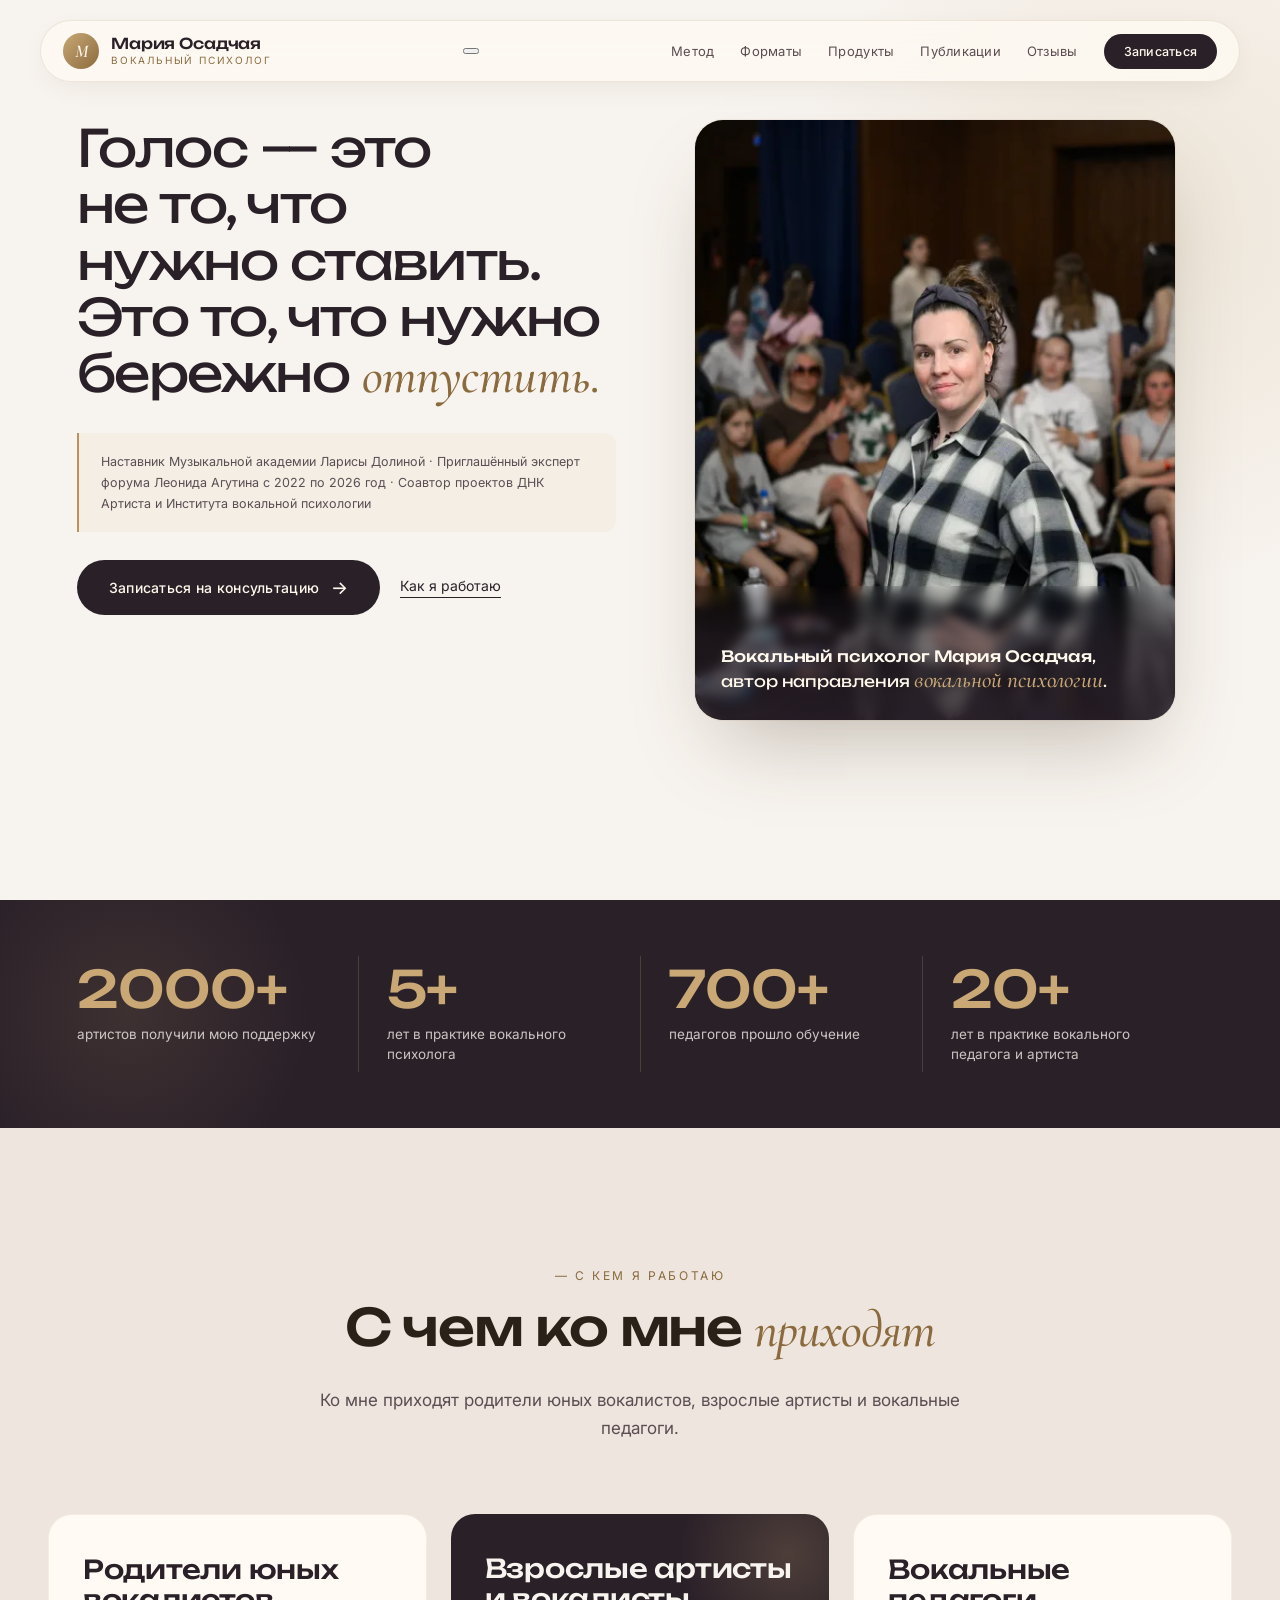
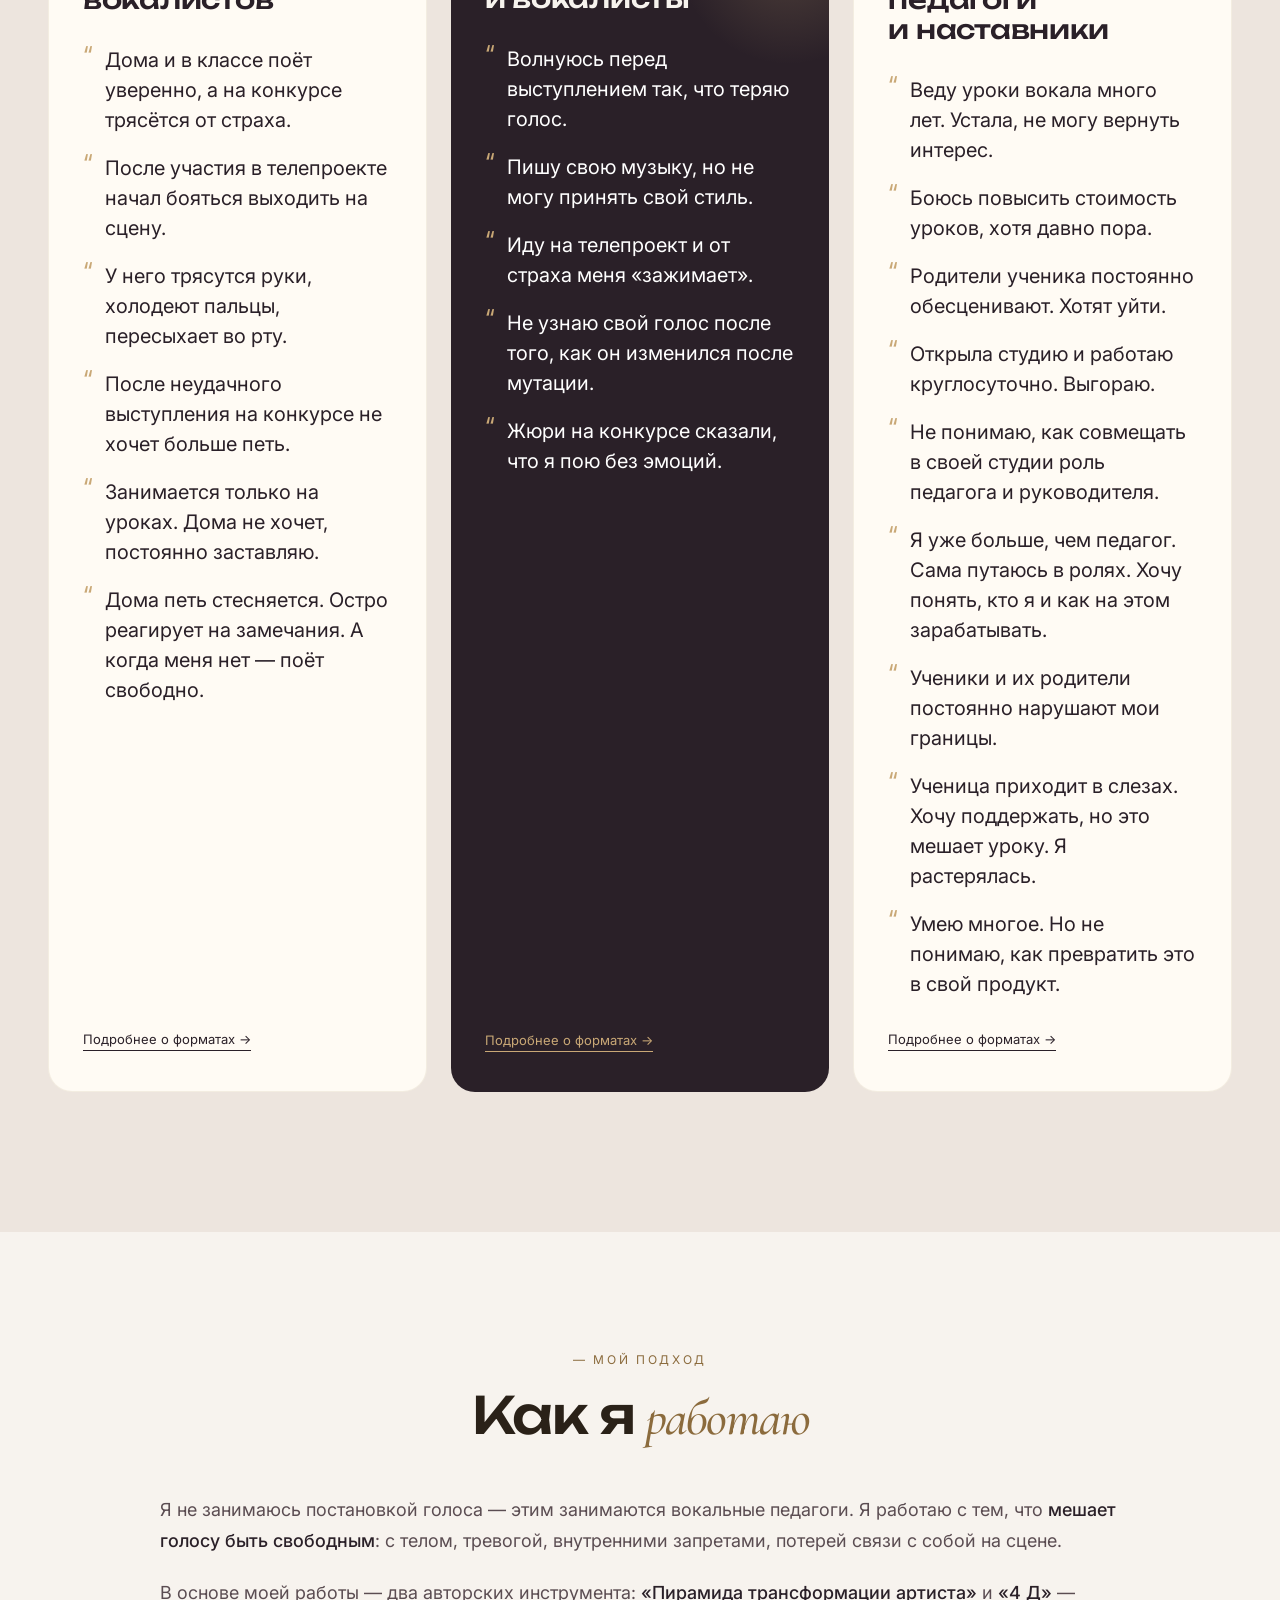
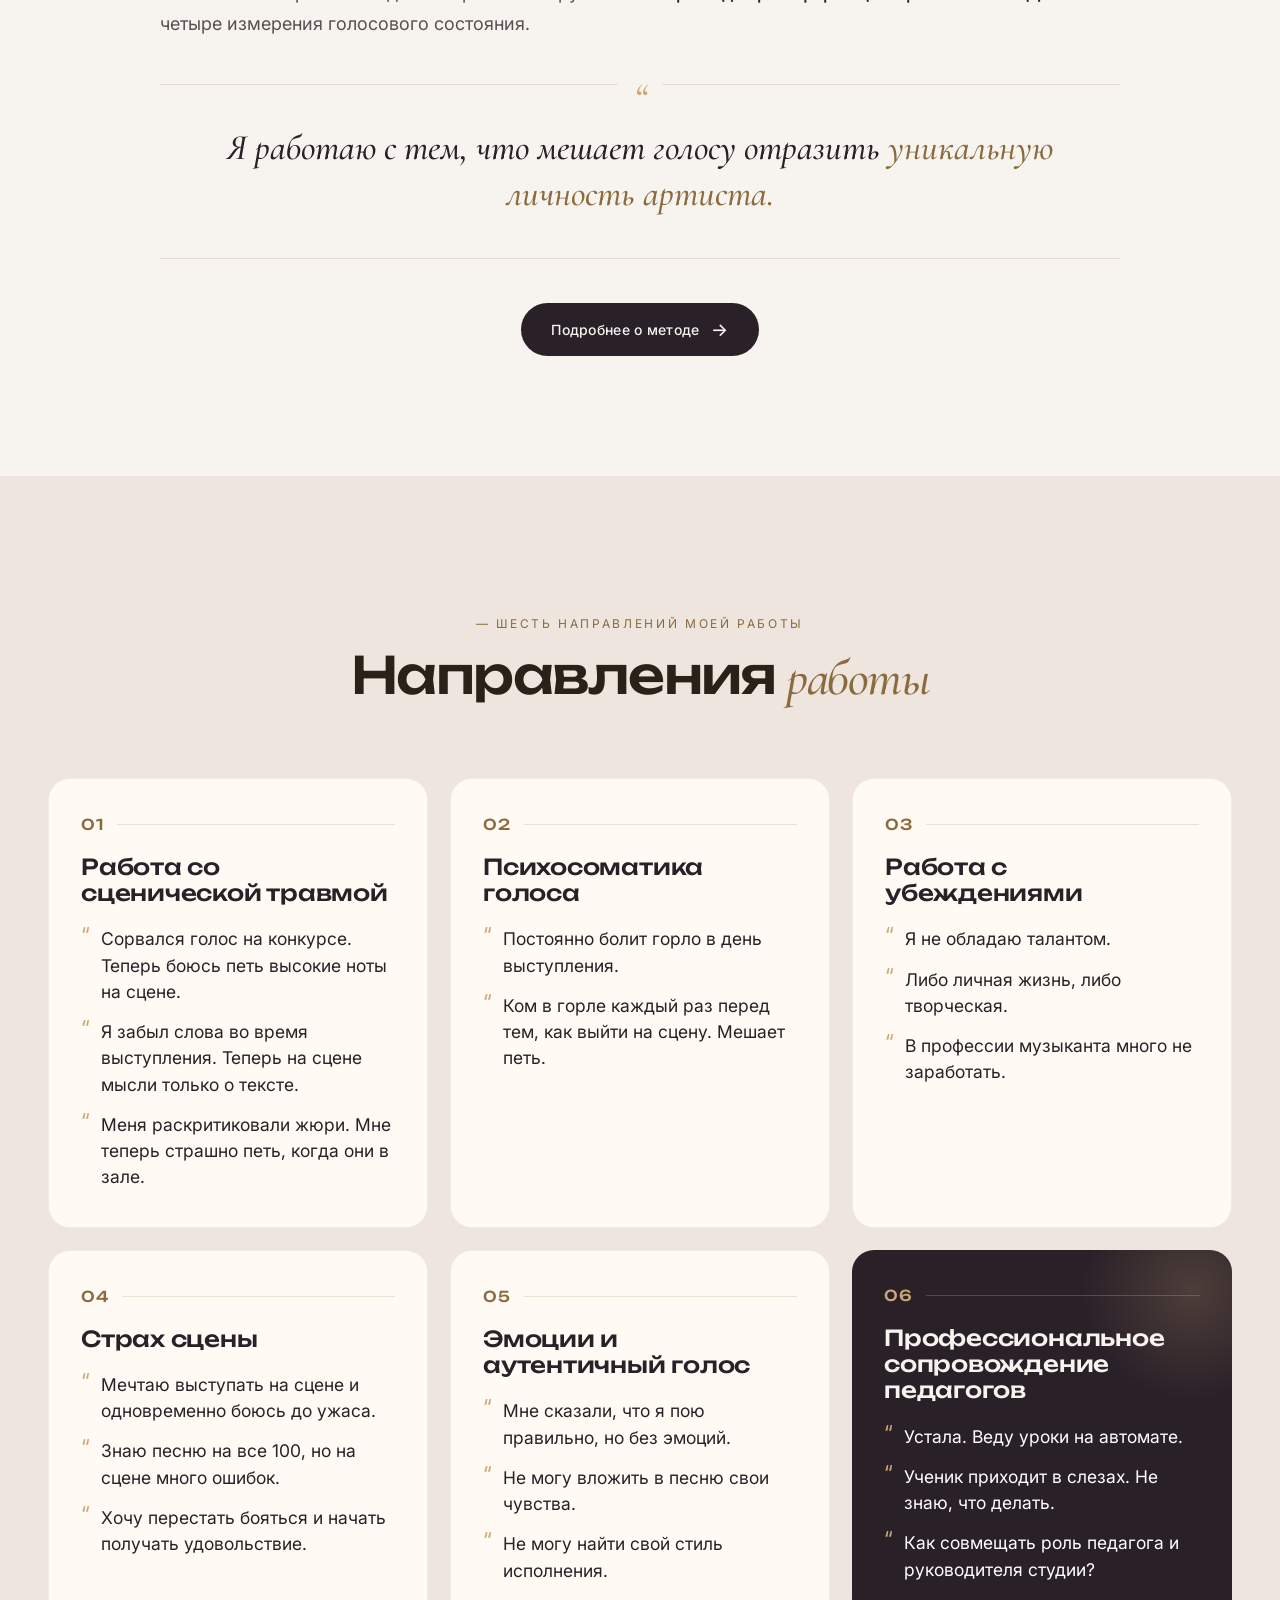
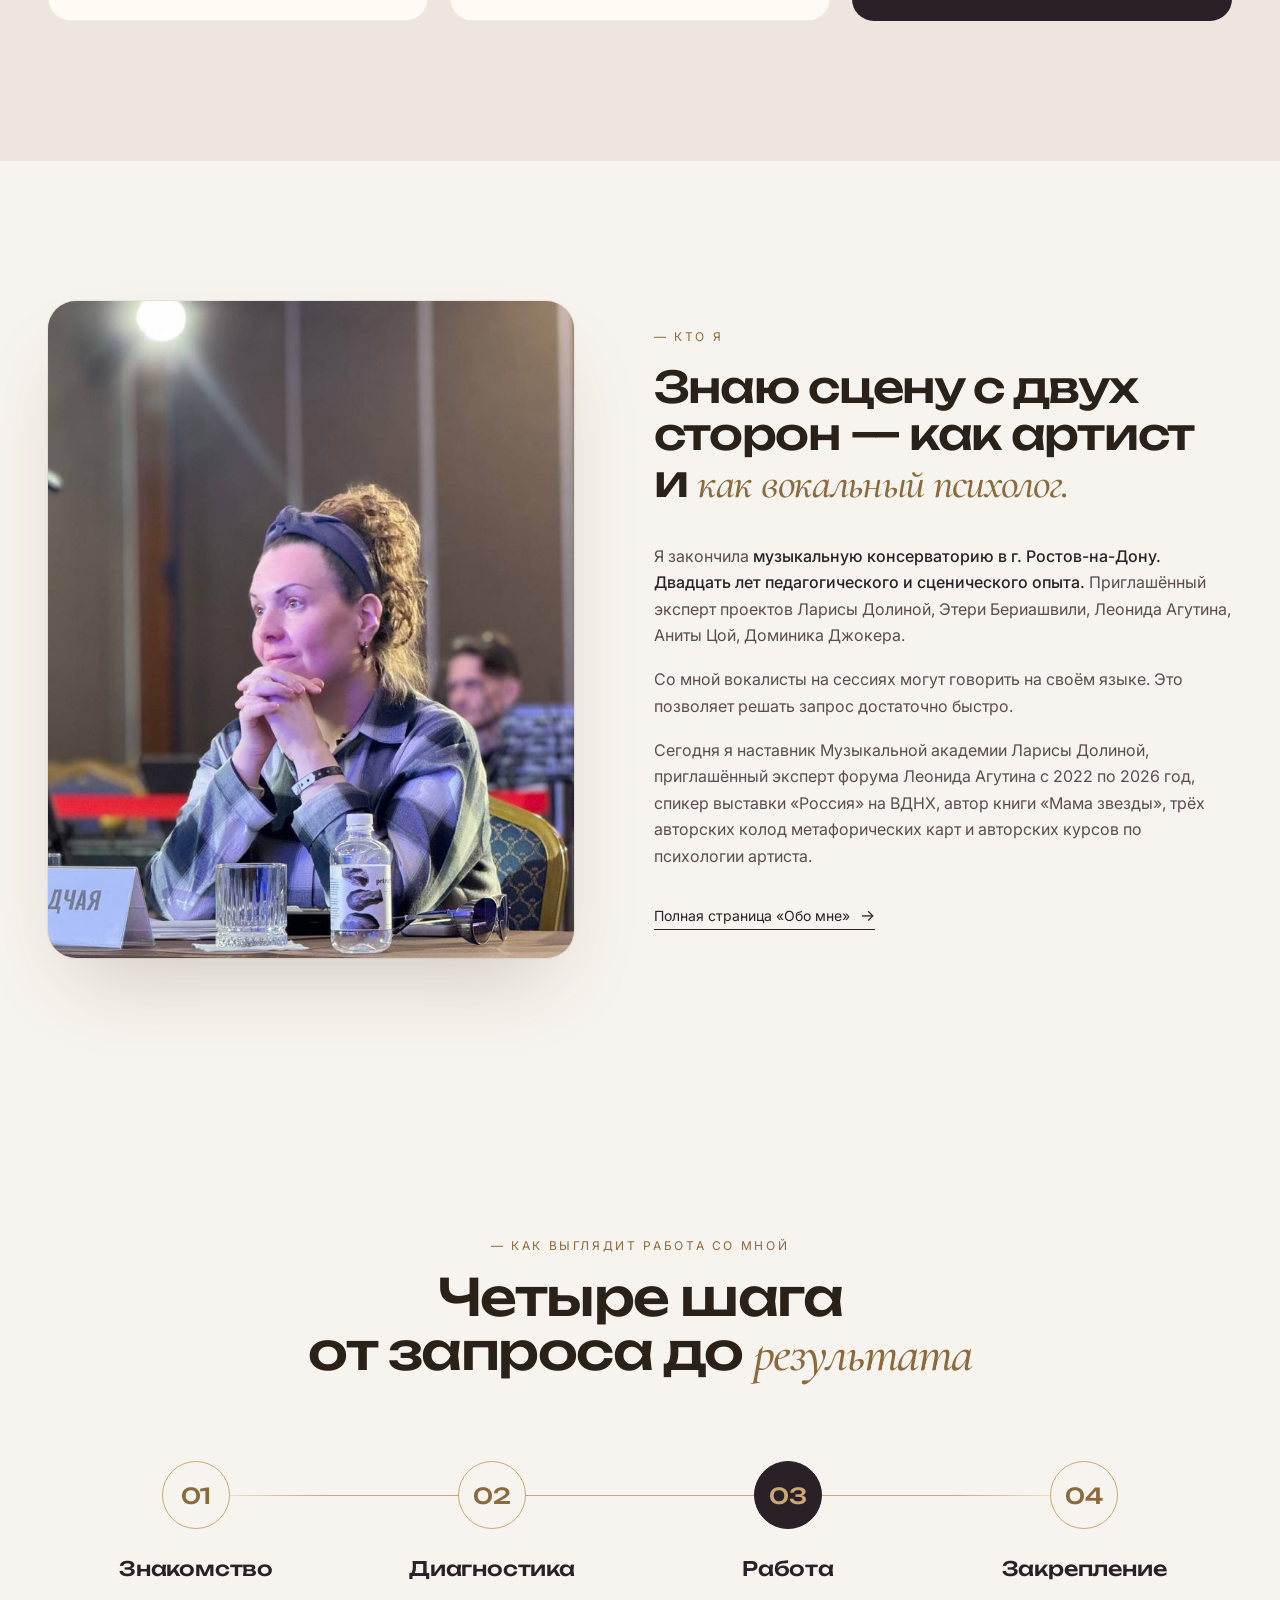
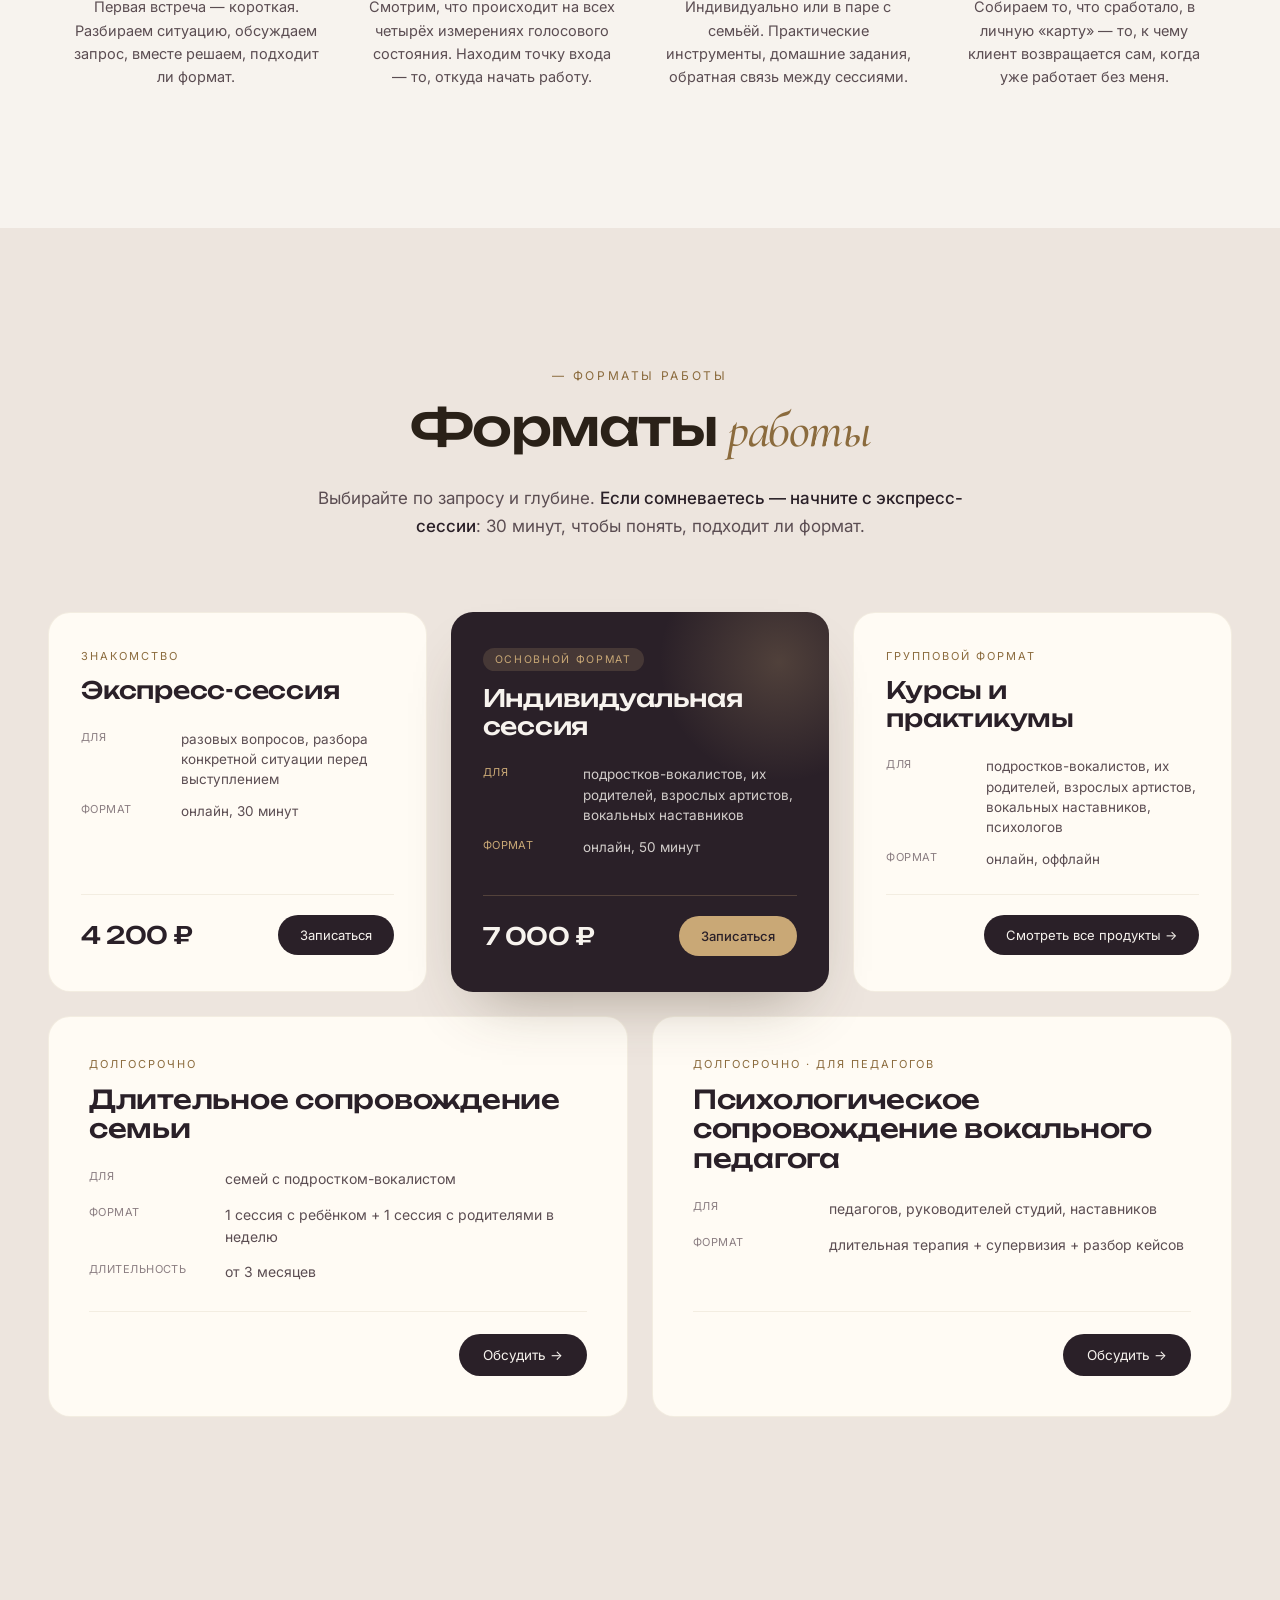
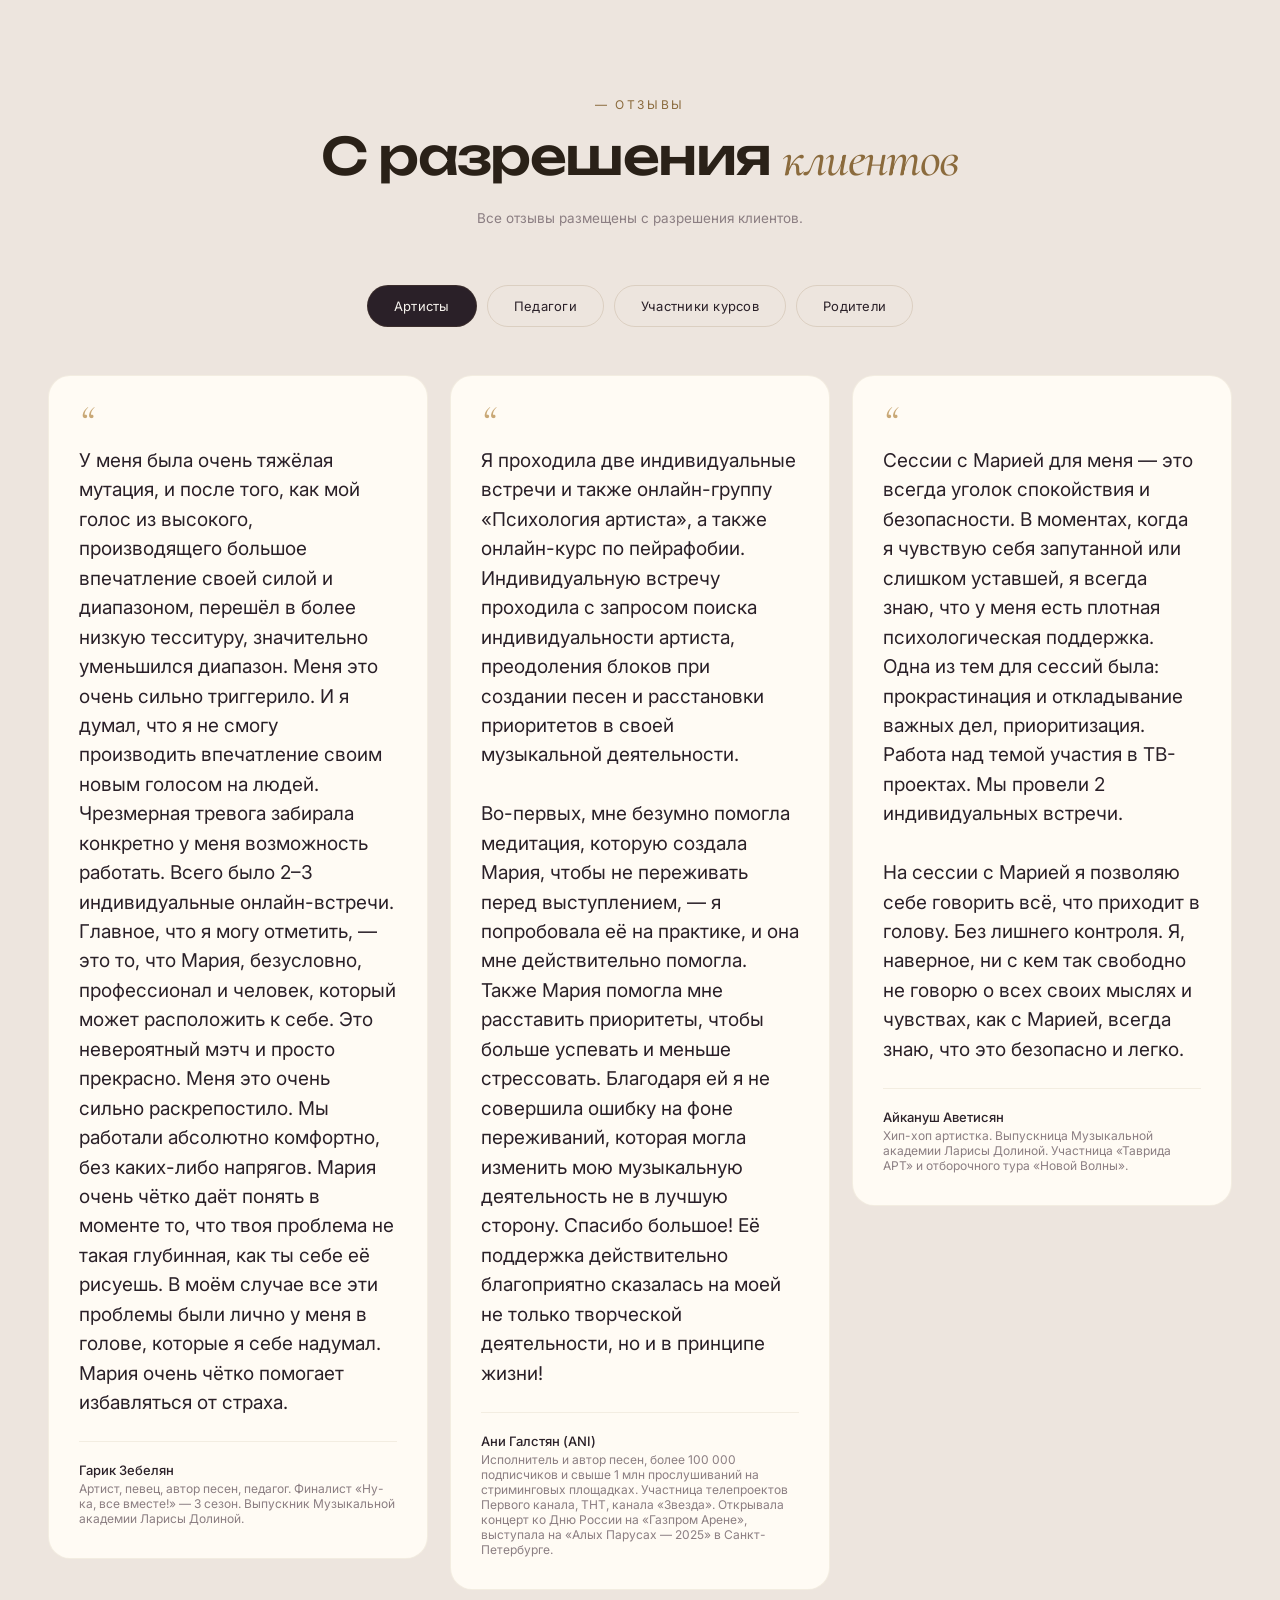
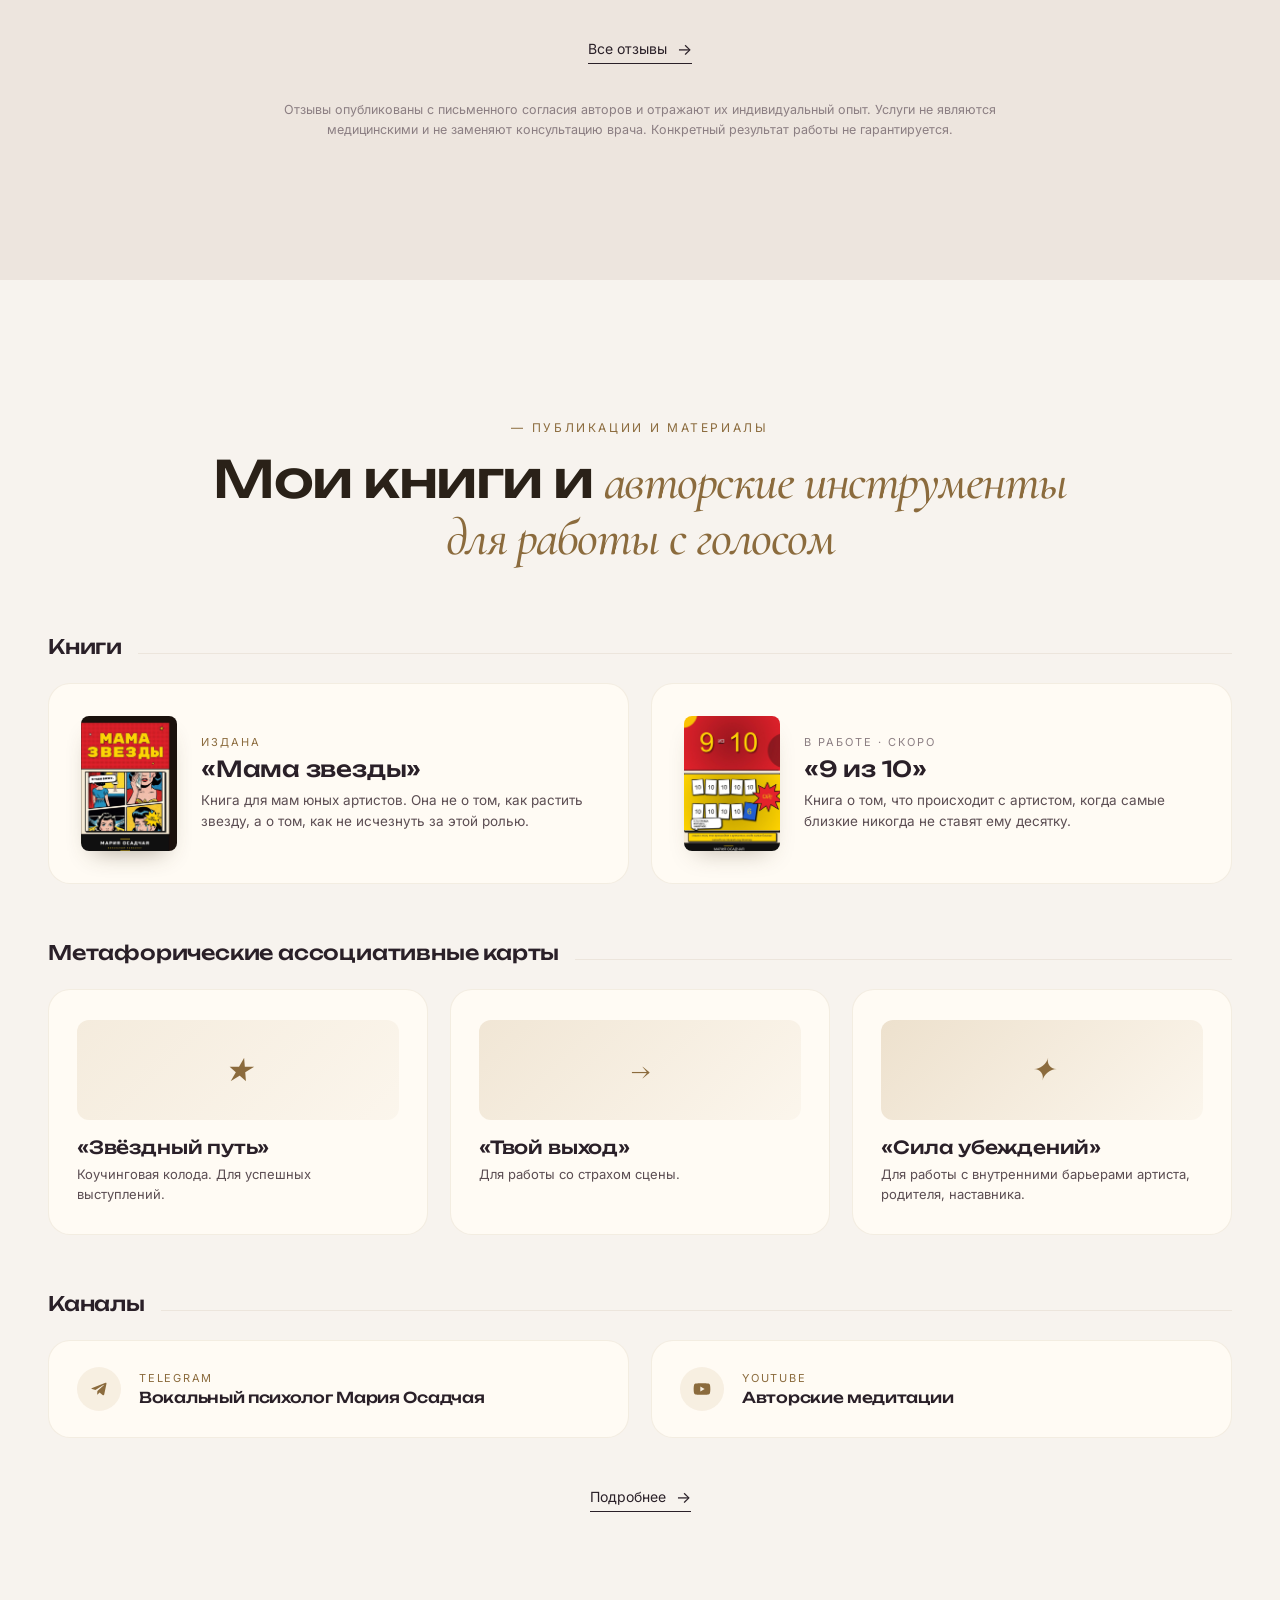
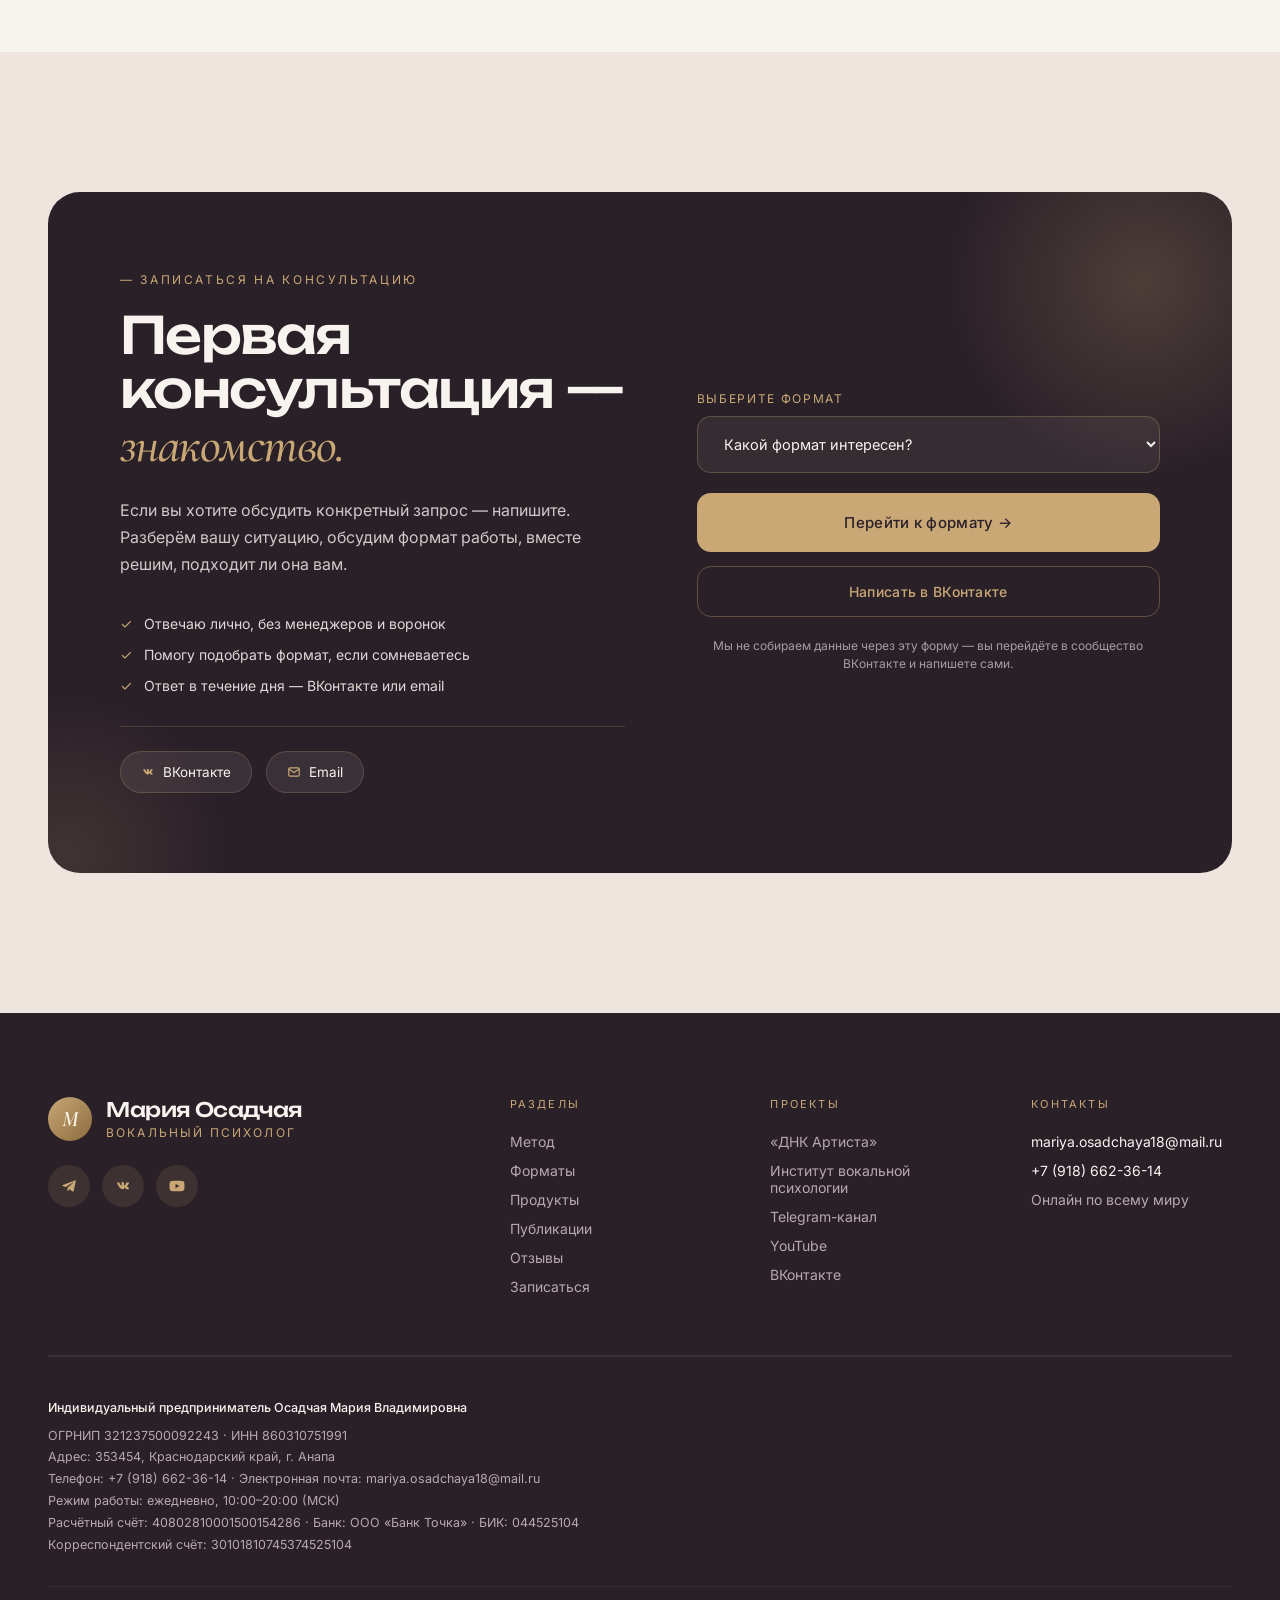
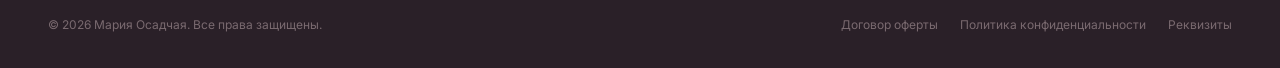
==== index.html @ be68f49b "formats: point all 4 tile CTAs to VK «ДНК Артиста» На главной и на странице «Форматы» кнопки на 4-х " ====
<!DOCTYPE html>
<html lang="ru">
<head>
<meta charset="utf-8">
<meta name="viewport" content="width=device-width, initial-scale=1">
<title>Мария Осадчая — вокальный психолог</title>
<meta name="description" content="Мария Осадчая — вокальный психолог, наставник Академии Ларисы Долиной. Убираю сценический страх, психосоматику голоса и внутренние зажимы у юных вокалистов.">
<link rel="canonical" href="https://maryos.ru/">
<link rel="icon" type="image/svg+xml" href="/favicon.svg">
<meta name="theme-color" content="#F7F1E6">
<meta property="og:type" content="website">
<meta property="og:url" content="https://maryos.ru/">
<meta property="og:title" content="Мария Осадчая — вокальный психолог">
<meta property="og:description" content="Работаю со сценическим страхом, психосоматикой голоса и внутренними зажимами. Наставник Академии Ларисы Долиной.">
<meta property="og:image" content="https://maryos.ru/assets/og-image.jpg">
<meta property="og:image:width" content="1200">
<meta property="og:image:height" content="630">
<meta property="og:locale" content="ru_RU">
<meta property="og:site_name" content="Мария Осадчая">
<meta name="twitter:card" content="summary_large_image">
<meta name="twitter:title" content="Мария Осадчая — вокальный психолог">
<meta name="twitter:description" content="Работаю со сценическим страхом, психосоматикой голоса и внутренними зажимами. Наставник Академии Ларисы Долиной.">
<meta name="twitter:image" content="https://maryos.ru/assets/og-image.jpg">
<script type="application/ld+json">
{
  "@context": "https://schema.org",
  "@graph": [
    {
      "@type": "Person",
      "@id": "https://maryos.ru/#person",
      "name": "Мария Осадчая",
      "jobTitle": "Вокальный психолог",
      "url": "https://maryos.ru/",
      "image": "https://maryos.ru/assets/maria-hero.jpg",
      "email": "mariya.osadchaya18@mail.ru",
      "telephone": "+7-918-662-36-14",
      "sameAs": [
        "https://t.me/+5zpVaCHj5Zg5NTgy",
        "https://vk.ru/club237353143",
        "https://youtube.com/channel/UCYDgiR6EZ0540WANYf_lvdw"
      ],
      "alumniOf": {
        "@type": "CollegeOrUniversity",
        "name": "Ростовская государственная консерватория им. С. В. Рахманинова"
      },
      "worksFor": {
        "@type": "Organization",
        "name": "Музыкальная академия Ларисы Долиной"
      }
    },
    {
      "@type": "ProfessionalService",
      "@id": "https://maryos.ru/#service",
      "name": "Вокальная психология Марии Осадчей",
      "description": "Индивидуальные сессии и длительное сопровождение подростков-вокалистов, взрослых артистов и вокальных педагогов. Работа со страхом сцены, психосоматикой голоса, аутентичным звучанием.",
      "url": "https://maryos.ru/",
      "image": "https://maryos.ru/assets/og-image.jpg",
      "provider": { "@id": "https://maryos.ru/#person" },
      "areaServed": "Онлайн, весь мир",
      "priceRange": "4200-7000 ₽"
    },
    {
      "@type": "WebSite",
      "url": "https://maryos.ru/",
      "name": "Мария Осадчая",
      "inLanguage": "ru-RU"
    }
  ]
}
</script>
<script src="./vendor/react.production.min.js"></script>
<script src="./vendor/react-dom.production.min.js"></script>
<script src="./support.js"></script>
</head>
<body>
<x-dc>
<helmet>
<link rel="preconnect" href="https://fonts.googleapis.com">
<link rel="preconnect" href="https://fonts.gstatic.com" crossorigin>
<link href="https://fonts.googleapis.com/css2?family=Unbounded:wght@300;400;500;600;700&family=Cormorant+Garamond:ital,wght@0,400;0,500;0,600;1,400;1,500&family=Inter:wght@300;400;500;600;700&display=swap" rel="stylesheet">
<style>
  :root {
    --bg: #F7F3EE;
    --bg-warm: #EDE5DE;
    --bg-warm-2: #E4D6C4;
    --bg-cream-card: #FFFBF4;
    --text: #2A2028;
    --text-soft: #5B4D52;
    --text-mute: #8B7E82;
    --accent: #B8935A;
    --accent-soft: #C9A876;
    --accent-deep: #8B6B3D;
    --accent-tint: rgba(184, 147, 90, 0.12);
    --border: rgba(139, 107, 61, 0.18);
    --border-soft: rgba(139, 107, 61, 0.1);
    --font-display: 'Unbounded', 'Inter', -apple-system, sans-serif;
    --font-italic: 'Cormorant Garamond', Georgia, serif;
    --font-body: 'Inter', -apple-system, sans-serif;
  }
  * { box-sizing: border-box; }
  html, body { margin: 0; padding: 0; background: var(--bg); }
  body { font-family: var(--font-body); color: var(--text); -webkit-font-smoothing: antialiased; }
  ::selection { background: var(--accent); color: #FFF8EC; }
  .serif { font-family: var(--font-italic); }
  .display { font-family: var(--font-display); letter-spacing: -0.02em; }
  html { scroll-behavior: smooth; }
  a { color: inherit; text-decoration: none; }
  @keyframes floatup { from { opacity: 0; transform: translateY(12px); } to { opacity: 1; transform: none; } }
  .reveal { animation: floatup 0.9s ease both; }

  /* ============ FLOATING GLASS NAV (light) ============ */
  .nav {
    position: fixed; top: 20px; left: 50%; transform: translateX(-50%);
    width: calc(100% - 48px); max-width: 1200px; z-index: 100;
    height: 62px; display: flex; align-items: center;
    background: rgba(255, 251, 244, 0.72);
    backdrop-filter: blur(18px) saturate(1.1);
    -webkit-backdrop-filter: blur(18px) saturate(1.1);
    border: 1px solid rgba(139, 107, 61, 0.14);
    border-radius: 100px;
    box-shadow: 0 8px 32px -12px rgba(74, 60, 38, 0.12);
    transition: background 0.4s ease, border 0.4s ease, box-shadow 0.4s ease, top 0.4s ease, width 0.4s ease, border-radius 0.4s ease, height 0.4s ease;
  }
  .nav__inner {
    display: flex; align-items: center; justify-content: space-between;
    width: 100%; padding: 0 22px; gap: 24px;
  }
  .nav__logo { display: flex; align-items: center; gap: 12px; }
  .nav__logo-mark {
    width: 36px; height: 36px; border-radius: 50%;
    background: linear-gradient(135deg, var(--accent-soft), var(--accent-deep));
    display: flex; align-items: center; justify-content: center;
    color: #FFF8EC; font-family: var(--font-italic);
    font-weight: 600; font-size: 18px; font-style: italic;
  }
  .nav__logo-text { line-height: 1.1; color: var(--text); }
  .nav__logo-name { font-family: var(--font-display); font-size: 15px; font-weight: 500; letter-spacing: -0.01em; }
  .nav__logo-role { font-size: 10px; letter-spacing: 0.18em; color: var(--accent-deep); text-transform: uppercase; margin-top: 3px; }
  .nav__links { display: flex; align-items: center; gap: 26px; }
  .nav__links a {
    font-size: 13px; letter-spacing: 0.02em; color: var(--text-soft);
    transition: color 0.25s ease;
  }
  .nav__links a:hover { color: var(--accent-deep); }
  .nav__cta {
    font-size: 12.5px !important; font-weight: 500;
    padding: 10px 20px; background: var(--text);
    color: #FFF8EC !important; border-radius: 100px;
    transition: background 0.25s ease;
  }
  .nav__cta:hover { background: var(--accent-deep); }

  .nav--scrolled {
    top: 0; width: 100%; height: 64px; border-radius: 0;
    background: rgba(247, 243, 238, 0.94);
    border-color: transparent;
    box-shadow: 0 1px 0 var(--border-soft);
  }

  /* ============ HERO (light, split) ============ */
  .hero {
    position: relative; min-height: 100vh;
    display: grid; grid-template-columns: 1.1fr 1fr; gap: 0;
    overflow: hidden; background: var(--bg); color: var(--text);
    padding: 120px 6vw 80px;
    align-items: start;
  }
  .hero::before {
    content: ''; position: absolute; top: -20%; right: -20%;
    width: 60%; height: 90%;
    background: radial-gradient(circle at center, rgba(184, 147, 90, 0.15), transparent 65%);
    pointer-events: none; z-index: 0;
  }
  .hero__content {
    position: relative; z-index: 2;
    display: flex; flex-direction: column;
    align-items: flex-start; text-align: left;
    padding-right: 4vw;
  }
  .hero__eyebrow {
    display: inline-flex; align-items: center; gap: 10px;
    padding: 8px 18px; border: 1px solid var(--border);
    border-radius: 999px; font-size: 11px; letter-spacing: 0.18em;
    color: var(--accent-deep); text-transform: uppercase; margin-bottom: 32px;
    background: rgba(255, 251, 244, 0.5);
  }
  .hero__eyebrow-dot { width: 6px; height: 6px; border-radius: 50%; background: var(--accent); }
  .hero__title {
    font-family: var(--font-display);
    font-size: clamp(2rem, 4vw, 3.6rem);
    font-weight: 400; line-height: 1.1; letter-spacing: -0.03em;
    color: var(--text); margin: 0 0 28px; max-width: 640px;
    text-wrap: balance;
  }
  .hero__title em {
    font-family: var(--font-italic); font-style: italic;
    font-weight: 500; color: var(--accent-deep); letter-spacing: -0.01em;
  }
  .hero__subtitle {
    font-size: clamp(1rem, 1.15vw, 1.15rem); line-height: 1.55; font-weight: 400;
    color: var(--text-soft); max-width: 540px;
    margin: 0 0 36px;
  }
  .hero__subtitle strong { color: var(--text); font-weight: 500; }
  .hero__regalia {
    font-size: 12.5px; line-height: 1.7; color: var(--text-soft);
    max-width: 540px; margin: 0 0 28px;
    padding: 18px 22px;
    border-left: 2px solid var(--accent);
    background: rgba(184, 147, 90, 0.05);
    border-radius: 0 12px 12px 0;
  }
  .hero__stats {
    display: grid; grid-template-columns: repeat(2, minmax(0, 1fr));
    gap: 10px; margin: 0 0 44px; max-width: 560px;
  }
  .hero__stat {
    display: flex; flex-direction: column; gap: 4px;
    padding: 14px 16px; border-radius: 14px;
    background: rgba(184, 147, 90, 0.06);
    border: 1px solid var(--border-soft);
  }
  .hero__stat-num {
    font-family: var(--font-display); font-weight: 500;
    color: var(--accent-deep); font-size: 22px; letter-spacing: -0.02em; line-height: 1;
  }
  .hero__stat-label {
    font-size: 12.5px; line-height: 1.35; color: var(--text-soft);
  }
  .hero__stat-sep { display: none; }
  @media (max-width: 520px) {
    .hero__stats { grid-template-columns: 1fr; }
  }
  .hero__cta-group {
    display: flex; gap: 20px; align-items: center; flex-wrap: wrap;
  }
  .hero__cta {
    background: var(--text); color: #FFF8EC;
    padding: 17px 32px; border-radius: 999px;
    font-size: 14px; font-weight: 500; letter-spacing: 0.02em;
    display: inline-flex; align-items: center; gap: 12px;
    transition: background 0.25s ease, transform 0.25s ease, box-shadow 0.25s ease;
  }
  .hero__cta:hover { background: var(--accent-deep); transform: translateY(-2px); box-shadow: 0 14px 32px -12px rgba(74, 60, 38, 0.4); }
  .hero__cta-secondary {
    font-size: 14px; color: var(--text);
    border-bottom: 1px solid var(--text);
    padding-bottom: 3px;
    transition: color 0.25s ease, border-color 0.25s ease;
  }
  .hero__cta-secondary:hover { color: var(--accent-deep); border-color: var(--accent-deep); }

  .hero__portrait {
    position: relative; z-index: 1;
    aspect-ratio: 4 / 5;
    border-radius: 28px; overflow: hidden;
    background: var(--bg-warm-2);
    box-shadow:
      0 40px 80px -30px rgba(74, 60, 38, 0.35),
      0 0 0 1px rgba(139, 107, 61, 0.08);
    justify-self: center;
    width: 100%; max-width: 480px;
  }
  .hero__portrait img {
    width: 100%; height: 100%; object-fit: cover; object-position: center 20%;
    display: block;
  }
  .hero__portrait-plate {
    position: absolute; left: 0; right: 0; bottom: 0;
    background: linear-gradient(180deg, rgba(42, 32, 40, 0) 0%, rgba(42, 32, 40, 0.55) 40%, rgba(42, 32, 40, 0.86) 100%);
    backdrop-filter: blur(6px);
    color: #FFF8EC;
    padding: 60px 26px 26px;
    font-family: var(--font-display);
    font-size: 15.5px; line-height: 1.45; font-weight: 400;
    letter-spacing: -0.005em;
  }
  .hero__portrait-plate strong { font-weight: 500; color: #FFF8EC; }
  .hero__portrait-plate em {
    font-family: var(--font-italic); font-style: italic;
    color: var(--accent-soft); font-weight: 500;
    font-size: 1.5em; line-height: 1.1;
  }

  /* ============ STATS BAND ============ */
  .stats-band {
    background: var(--text); color: #F7F3EE;
    padding: 56px 6vw;
    position: relative; overflow: hidden;
  }
  .stats-band::before {
    content: ''; position: absolute; top: 0; bottom: 0; left: -10%;
    width: 40%;
    background: radial-gradient(circle at center, rgba(201, 168, 118, 0.12), transparent 65%);
    pointer-events: none;
  }
  .stats-band__inner {
    max-width: 1320px; margin: 0 auto;
    display: grid; grid-template-columns: repeat(4, minmax(0, 1fr));
    gap: 0;
    position: relative;
  }
  .stats-band__item {
    display: flex; flex-direction: column; gap: 10px;
    padding: 8px 28px;
    border-left: 1px solid rgba(201, 168, 118, 0.22);
  }
  .stats-band__item:first-child { border-left: none; padding-left: 0; }
  .stats-band__num {
    font-family: var(--font-display); font-weight: 500;
    color: var(--accent-soft);
    font-size: clamp(2.4rem, 4vw, 3.4rem); line-height: 1;
    letter-spacing: -0.02em;
  }
  .stats-band__label {
    font-size: 13.5px; line-height: 1.45;
    color: rgba(247, 243, 238, 0.78);
  }
  @media (max-width: 960px) {
    .stats-band { padding: 40px 24px; }
    .stats-band__inner { grid-template-columns: repeat(2, minmax(0, 1fr)); gap: 28px 20px; }
    .stats-band__item {
      border-left: none; padding: 0;
    }
  }

  @media (max-width: 960px) {
    .nav__links { display: none; }
    .nav__inner { padding: 0 18px; }
    .nav__logo-role { display: none; }
    .hero {
      grid-template-columns: 1fr;
      padding: 110px 24px 60px;
      gap: 40px;
    }
    .hero__content { padding-right: 0; order: 2; }
    .hero__portrait { order: 1; max-width: 340px; aspect-ratio: 4 / 5; }
    .hero__title { font-size: clamp(1.9rem, 8vw, 2.6rem); }

    /* MOBILE: collapse ALL multi-column grids to 1 column */
    section [style*="grid-template-columns: repeat(3"],
    section [style*="grid-template-columns: repeat(4"],
    section [style*="grid-template-columns: repeat(5"],
    section [style*="grid-template-columns: repeat(6"],
    section [style*="grid-template-columns: 1fr 1fr"],
    section [style*="grid-template-columns: 1.05fr 1fr"],
    section [style*="grid-template-columns: 1.1fr 1fr"],
    section [style*="grid-template-columns: 0.9fr 1fr"],
    section [style*="grid-template-columns: 1fr 1.1fr"] {
      grid-template-columns: 1fr !important;
      gap: 20px !important;
    }
    section [style*="grid-column: span"] {
      grid-column: auto !important;
    }
    section [style*="grid-template-columns: 320px minmax"] {
      grid-template-columns: 1fr !important;
      gap: 24px !important;
    }

    /* Section padding — squash horizontal, keep vertical breathing */
    section[style*="padding: 140px"],
    section[style*="padding: 120px"] {
      padding-left: 20px !important;
      padding-right: 20px !important;
      padding-top: 72px !important;
      padding-bottom: 72px !important;
    }

    /* Booking dark panel: 2-col → 1-col + reduce padding */
    #booking > div > div {
      padding: 40px 24px !important;
      border-radius: 22px !important;
      grid-template-columns: 1fr !important;
      gap: 40px !important;
    }
    #booking h2 { font-size: clamp(1.8rem, 6vw, 2.4rem) !important; }

    /* Footer: 4-col → 1-col */
    footer > div > div[style*="grid-template-columns: 2fr 1fr 1fr 1fr"] {
      grid-template-columns: 1fr !important;
      gap: 36px !important;
    }
    footer[style*="padding: 84px 48px"] {
      padding: 56px 24px 30px !important;
    }

    /* Big display H2 across pages — cap size on mobile */
    section h2[class*="display"],
    section h2.section__title {
      font-size: clamp(1.7rem, 6vw, 2.3rem) !important;
    }

    /* Pyramid section on method — tighten */
    section [style*="max-width: 640px"] > div[style*="padding: 40px 30px"] {
      padding: 24px 16px !important;
    }

    /* Reviews tabs wrap comfortably */
    #reviews > div > div[style*="justify-content: center"] {
      gap: 8px !important;
    }
    .reviews__tab {
      padding: 10px 16px !important;
      font-size: 12px !important;
    }

    /* Publications book covers — center thumb + text stacks */
    #publications article[style*="align-items: center"] {
      flex-direction: column !important;
      text-align: center;
      gap: 16px !important;
    }
  }

  @media (max-width: 640px) {
    /* Even tighter */
    .hero { padding: 90px 16px 40px !important; }
    .hero__title { font-size: 1.85rem !important; }
    .hero__regalia { font-size: 12px !important; padding: 14px 16px !important; }
    .stats-band { padding: 32px 16px !important; }

    section[style*="padding: 140px"],
    section[style*="padding: 120px"] {
      padding-left: 16px !important;
      padding-right: 16px !important;
      padding-top: 60px !important;
      padding-bottom: 60px !important;
    }
    footer[style*="padding: 84px 48px"] {
      padding: 48px 16px 24px !important;
    }
    footer > div > div[style*="grid-template-columns: 2fr 1fr 1fr 1fr"] {
      padding-bottom: 40px !important;
    }
  }
</style>
</helmet>

<div style="background: #F7F1E6; color: #2A2118; min-height: 100vh; overflow-x: hidden;">

  <!-- ============ FLOATING GLASS NAV (light) ============ -->
  <nav class="nav" id="site-nav">
    <div class="nav__inner">
      <a href="#top" class="nav__logo">
        <div class="nav__logo-mark">М</div>
        <div class="nav__logo-text">
          <div class="nav__logo-name">Мария&nbsp;Осадчая</div>
          <div class="nav__logo-role">вокальный психолог</div>
        </div>
      </a>
      <button class="nav__burger" type="button" aria-label="Открыть меню" aria-expanded="false" aria-controls="nav-menu"><span></span></button>
      <div class="nav__links" id="nav-menu">
        <a href="method.html">Метод</a>
        <a href="formats.html">Форматы</a>
        <a href="products.html">Продукты</a>
        <a href="#publications">Публикации</a>
        <a href="#reviews">Отзывы</a>
        <a href="formats.html" class="nav__cta">Записаться</a>
      </div>
    </div>
  </nav>

  <!-- ============ HERO ============ -->
  <section id="top" class="hero">
    <div class="hero__content reveal">
      <h1 class="hero__title">
        Голос&nbsp;— это не то, что нужно&nbsp;ставить. Это то, что нужно бережно <em>отпустить.</em>
      </h1>
      <div class="hero__regalia">
        Наставник Музыкальной академии Ларисы Долиной&nbsp;· Приглашённый эксперт форума Леонида Агутина с&nbsp;2022 по&nbsp;2026&nbsp;год&nbsp;· Соавтор проектов ДНК Артиста и Института вокальной психологии
      </div>
      <div class="hero__cta-group">
        <a href="#booking" class="hero__cta">
          Записаться на консультацию
          <span style="font-size: 18px;">→</span>
        </a>
        <a href="method.html" class="hero__cta-secondary">Как я работаю</a>
      </div>
    </div>
    <div class="hero__portrait">
      <picture>
        <source type="image/webp" srcset="assets/maria-hero-960.webp 960w, assets/maria-hero.webp 1600w" sizes="(max-width: 960px) 340px, 480px">
        <img src="assets/maria-hero-960.jpg" srcset="assets/maria-hero-960.jpg 960w, assets/maria-hero.jpg 1600w" sizes="(max-width: 960px) 340px, 480px" alt="Мария Осадчая — вокальный психолог, портрет" loading="eager" fetchpriority="high" decoding="async">
      </picture>
      <div class="hero__portrait-plate">
        <strong>Вокальный психолог Мария Осадчая</strong>,<br>
        автор направления <em>вокальной&nbsp;психологии</em>.
      </div>
    </div>
  </section>

  <!-- ============ STATS BAND ============ -->
  <section class="stats-band">
    <div class="stats-band__inner">
      <div class="stats-band__item">
        <span class="stats-band__num">2000+</span>
        <span class="stats-band__label">артистов получили мою поддержку</span>
      </div>
      <div class="stats-band__item">
        <span class="stats-band__num">5+</span>
        <span class="stats-band__label">лет в практике вокального психолога</span>
      </div>
      <div class="stats-band__item">
        <span class="stats-band__num">700+</span>
        <span class="stats-band__label">педагогов прошло обучение</span>
      </div>
      <div class="stats-band__item">
        <span class="stats-band__num">20+</span>
        <span class="stats-band__label">лет в практике вокального педагога и артиста</span>
      </div>
    </div>
  </section>

  <!-- ============ WHO COMES TO ME (3 columns of quotes) ============ -->
  <section id="problem" style="padding: 140px 48px; background: var(--bg-warm);">
    <div style="max-width: 1320px; margin: 0 auto;">
      <div style="text-align: center; margin-bottom: 72px;">
        <div style="font-size: 12px; letter-spacing: 0.22em; color: var(--accent-deep); text-transform: uppercase; margin-bottom: 18px;">— С кем я работаю</div>
        <h2 class="display" style="font-size: clamp(2rem, 4vw, 3.6rem); line-height: 1.05; font-weight: 500; margin: 0 auto; max-width: 900px;">
          С чем ко мне <em class="serif" style="font-style: italic; font-weight: 500; color: var(--accent-deep);">приходят</em>
        </h2>
        <p style="font-size: 17px; line-height: 1.65; color: var(--text-soft); max-width: 720px; margin: 28px auto 0;">Ко мне приходят родители юных вокалистов, взрослые артисты и вокальные педагоги.</p>
      </div>

      <div style="display: grid; grid-template-columns: repeat(3, 1fr); gap: 24px;">

        <!-- Column 1: Parents -->
        <div style="background: var(--bg-cream-card); border-radius: 24px; padding: 40px 34px; display: flex; flex-direction: column; border: 1px solid var(--border-soft); position: relative;">
          <h3 class="display" style="font-size: 26px; font-weight: 500; letter-spacing: -0.01em; margin: 0 0 30px; line-height: 1.15; color: var(--text);">Родители юных вокалистов</h3>
          <ul style="list-style: none; padding: 0; margin: 0 0 32px; display: flex; flex-direction: column; gap: 18px;">
            <li style="font-family: var(--font-body); font-size: 20px; line-height: 1.5; color: var(--text); font-weight: 400; padding-left: 22px; position: relative;">
              <span style="position: absolute; left: 0; top: -2px; color: var(--accent-soft); font-size: 26px; line-height: 1;">“</span>
              Дома и в классе поёт уверенно, а на конкурсе трясётся от страха.
            </li>
            <li style="font-family: var(--font-body); font-size: 20px; line-height: 1.5; color: var(--text); font-weight: 400; padding-left: 22px; position: relative;">
              <span style="position: absolute; left: 0; top: -2px; color: var(--accent-soft); font-size: 26px; line-height: 1;">“</span>
              После участия в телепроекте начал бояться выходить на сцену.
            </li>
            <li style="font-family: var(--font-body); font-size: 20px; line-height: 1.5; color: var(--text); font-weight: 400; padding-left: 22px; position: relative;">
              <span style="position: absolute; left: 0; top: -2px; color: var(--accent-soft); font-size: 26px; line-height: 1;">“</span>
              У него трясутся руки, холодеют пальцы, пересыхает во рту.
            </li>
            <li style="font-family: var(--font-body); font-size: 20px; line-height: 1.5; color: var(--text); font-weight: 400; padding-left: 22px; position: relative;">
              <span style="position: absolute; left: 0; top: -2px; color: var(--accent-soft); font-size: 26px; line-height: 1;">“</span>
              После неудачного выступления на конкурсе не хочет больше петь.
            </li>
            <li style="font-family: var(--font-body); font-size: 20px; line-height: 1.5; color: var(--text); font-weight: 400; padding-left: 22px; position: relative;">
              <span style="position: absolute; left: 0; top: -2px; color: var(--accent-soft); font-size: 26px; line-height: 1;">“</span>
              Занимается только на уроках. Дома не хочет, постоянно заставляю.
            </li>
            <li style="font-family: var(--font-body); font-size: 20px; line-height: 1.5; color: var(--text); font-weight: 400; padding-left: 22px; position: relative;">
              <span style="position: absolute; left: 0; top: -2px; color: var(--accent-soft); font-size: 26px; line-height: 1;">“</span>
              Дома петь стесняется. Остро реагирует на замечания. А когда меня нет&nbsp;— поёт свободно.
            </li>
          </ul>
          <a href="formats.html" style="margin-top: auto; align-self: flex-start; font-size: 13px; color: var(--text); border-bottom: 1px solid var(--text); padding-bottom: 3px; transition: color 0.2s, border-color 0.2s;" style-hover="{ color: 'var(--accent-deep)', 'border-color': 'var(--accent-deep)' }">Подробнее о форматах&nbsp;→</a>
        </div>

        <!-- Column 2: Artists -->
        <div style="background: var(--text); color: #F7F3EE; border-radius: 24px; padding: 40px 34px; display: flex; flex-direction: column; position: relative; overflow: hidden;">
          <div style="position: absolute; top: -80px; right: -80px; width: 240px; height: 240px; background: radial-gradient(circle, rgba(201, 168, 118, 0.22), transparent 65%);"></div>
          <div style="position: relative; display: flex; flex-direction: column; flex: 1;">
            <h3 class="display" style="font-size: 26px; font-weight: 500; letter-spacing: -0.01em; margin: 0 0 30px; line-height: 1.15; color: #F7F3EE;">Взрослые артисты и&nbsp;вокалисты</h3>
            <ul style="list-style: none; padding: 0; margin: 0 0 32px; display: flex; flex-direction: column; gap: 18px;">
              <li style="font-family: var(--font-body); font-size: 20px; line-height: 1.5; color: #FFFFFF; font-weight: 400; padding-left: 22px; position: relative;">
                <span style="position: absolute; left: 0; top: -2px; color: var(--accent-soft); font-size: 26px; line-height: 1;">“</span>
                Волнуюсь перед выступлением так, что теряю голос.
              </li>
              <li style="font-family: var(--font-body); font-size: 20px; line-height: 1.5; color: #FFFFFF; font-weight: 400; padding-left: 22px; position: relative;">
                <span style="position: absolute; left: 0; top: -2px; color: var(--accent-soft); font-size: 26px; line-height: 1;">“</span>
                Пишу свою музыку, но не могу принять свой стиль.
              </li>
              <li style="font-family: var(--font-body); font-size: 20px; line-height: 1.5; color: #FFFFFF; font-weight: 400; padding-left: 22px; position: relative;">
                <span style="position: absolute; left: 0; top: -2px; color: var(--accent-soft); font-size: 26px; line-height: 1;">“</span>
                Иду на телепроект и от страха меня «зажимает».
              </li>
              <li style="font-family: var(--font-body); font-size: 20px; line-height: 1.5; color: #FFFFFF; font-weight: 400; padding-left: 22px; position: relative;">
                <span style="position: absolute; left: 0; top: -2px; color: var(--accent-soft); font-size: 26px; line-height: 1;">“</span>
                Не узнаю свой голос после того, как он изменился после мутации.
              </li>
              <li style="font-family: var(--font-body); font-size: 20px; line-height: 1.5; color: #FFFFFF; font-weight: 400; padding-left: 22px; position: relative;">
                <span style="position: absolute; left: 0; top: -2px; color: var(--accent-soft); font-size: 26px; line-height: 1;">“</span>
                Жюри на конкурсе сказали, что я пою без эмоций.
              </li>
            </ul>
            <a href="formats.html" style="margin-top: auto; align-self: flex-start; font-size: 13px; color: var(--accent-soft); border-bottom: 1px solid var(--accent-soft); padding-bottom: 3px; transition: color 0.2s, border-color 0.2s;">Подробнее о форматах&nbsp;→</a>
          </div>
        </div>

        <!-- Column 3: Teachers -->
        <div style="background: var(--bg-cream-card); border-radius: 24px; padding: 40px 34px; display: flex; flex-direction: column; border: 1px solid var(--border-soft); position: relative;">
          <h3 class="display" style="font-size: 26px; font-weight: 500; letter-spacing: -0.01em; margin: 0 0 30px; line-height: 1.15; color: var(--text);">Вокальные педагоги и&nbsp;наставники</h3>
          <ul style="list-style: none; padding: 0; margin: 0 0 32px; display: flex; flex-direction: column; gap: 18px;">
            <li style="font-family: var(--font-body); font-size: 20px; line-height: 1.5; color: var(--text); font-weight: 400; padding-left: 22px; position: relative;">
              <span style="position: absolute; left: 0; top: -2px; color: var(--accent-soft); font-size: 26px; line-height: 1;">“</span>
              Веду уроки вокала много лет. Устала, не могу вернуть интерес.
            </li>
            <li style="font-family: var(--font-body); font-size: 20px; line-height: 1.5; color: var(--text); font-weight: 400; padding-left: 22px; position: relative;">
              <span style="position: absolute; left: 0; top: -2px; color: var(--accent-soft); font-size: 26px; line-height: 1;">“</span>
              Боюсь повысить стоимость уроков, хотя давно пора.
            </li>
            <li style="font-family: var(--font-body); font-size: 20px; line-height: 1.5; color: var(--text); font-weight: 400; padding-left: 22px; position: relative;">
              <span style="position: absolute; left: 0; top: -2px; color: var(--accent-soft); font-size: 26px; line-height: 1;">“</span>
              Родители ученика постоянно обесценивают. Хотят уйти.
            </li>
            <li style="font-family: var(--font-body); font-size: 20px; line-height: 1.5; color: var(--text); font-weight: 400; padding-left: 22px; position: relative;">
              <span style="position: absolute; left: 0; top: -2px; color: var(--accent-soft); font-size: 26px; line-height: 1;">“</span>
              Открыла студию и работаю круглосуточно. Выгораю.
            </li>
            <li style="font-family: var(--font-body); font-size: 20px; line-height: 1.5; color: var(--text); font-weight: 400; padding-left: 22px; position: relative;">
              <span style="position: absolute; left: 0; top: -2px; color: var(--accent-soft); font-size: 26px; line-height: 1;">“</span>
              Не понимаю, как совмещать в своей студии роль педагога и руководителя.
            </li>
            <li style="font-family: var(--font-body); font-size: 20px; line-height: 1.5; color: var(--text); font-weight: 400; padding-left: 22px; position: relative;">
              <span style="position: absolute; left: 0; top: -2px; color: var(--accent-soft); font-size: 26px; line-height: 1;">“</span>
              Я уже больше, чем педагог. Сама путаюсь в ролях. Хочу понять, кто я и как на этом зарабатывать.
            </li>
            <li style="font-family: var(--font-body); font-size: 20px; line-height: 1.5; color: var(--text); font-weight: 400; padding-left: 22px; position: relative;">
              <span style="position: absolute; left: 0; top: -2px; color: var(--accent-soft); font-size: 26px; line-height: 1;">“</span>
              Ученики и их родители постоянно нарушают мои границы.
            </li>
            <li style="font-family: var(--font-body); font-size: 20px; line-height: 1.5; color: var(--text); font-weight: 400; padding-left: 22px; position: relative;">
              <span style="position: absolute; left: 0; top: -2px; color: var(--accent-soft); font-size: 26px; line-height: 1;">“</span>
              Ученица приходит в слезах. Хочу поддержать, но это мешает уроку. Я растерялась.
            </li>
            <li style="font-family: var(--font-body); font-size: 20px; line-height: 1.5; color: var(--text); font-weight: 400; padding-left: 22px; position: relative;">
              <span style="position: absolute; left: 0; top: -2px; color: var(--accent-soft); font-size: 26px; line-height: 1;">“</span>
              Умею многое. Но не понимаю, как превратить это в свой продукт.
            </li>
          </ul>
          <a href="formats.html" style="margin-top: auto; align-self: flex-start; font-size: 13px; color: var(--text); border-bottom: 1px solid var(--text); padding-bottom: 3px; transition: color 0.2s, border-color 0.2s;">Подробнее о форматах&nbsp;→</a>
        </div>

      </div>
    </div>
  </section>

  <!-- ============ HOW I WORK (approach in one paragraph) ============ -->
  <section id="approach" style="padding: 120px 48px 120px; background: var(--bg);">
    <div style="max-width: 960px; margin: 0 auto; text-align: center;">
      <div style="font-size: 12px; letter-spacing: 0.22em; color: var(--accent-deep); text-transform: uppercase; margin-bottom: 22px;">— Мой подход</div>
      <h2 class="display" style="font-size: clamp(2rem, 4vw, 3.6rem); line-height: 1.05; font-weight: 500; margin: 0 0 48px; letter-spacing: -0.03em;">
        Как я <em class="serif" style="font-style: italic; font-weight: 500; color: var(--accent-deep);">работаю</em>
      </h2>
      <div style="font-size: 18px; line-height: 1.75; color: var(--text-soft); margin: 0 0 44px; text-align: left; display: flex; flex-direction: column; gap: 20px;">
        <p style="margin: 0;">
          Я не занимаюсь постановкой голоса — этим занимаются вокальные педагоги. Я работаю с тем, что <strong style="color: var(--text); font-weight: 500;">мешает голосу быть свободным</strong>: с телом, тревогой, внутренними запретами, потерей связи с собой на сцене.
        </p>
        <p style="margin: 0;">
          В основе моей работы — два авторских инструмента: <strong style="color: var(--text); font-weight: 500;">«Пирамида трансформации артиста»</strong> и <strong style="color: var(--text); font-weight: 500;">«4&nbsp;Д»</strong> — четыре измерения голосового состояния.
        </p>
      </div>
      <blockquote class="serif" style="font-family: var(--font-italic); font-style: italic; font-size: clamp(1.6rem, 2.8vw, 2.4rem); line-height: 1.3; font-weight: 500; color: var(--text); margin: 0 0 44px; padding: 40px 32px; border-top: 1px solid var(--border); border-bottom: 1px solid var(--border); position: relative;">
        <span aria-hidden="true" style="position: absolute; top: -8px; left: 50%; transform: translateX(-50%); background: var(--bg); padding: 0 16px; color: var(--accent-soft); font-family: var(--font-italic); font-size: 40px; line-height: 1;">“</span>
        Я работаю с тем, что мешает голосу отразить <em style="color: var(--accent-deep);">уникальную личность артиста.</em>
      </blockquote>
      <a href="method.html" style="display: inline-flex; align-items: center; gap: 12px; background: var(--text); color: #F7F3EE; padding: 16px 30px; border-radius: 999px; font-size: 14px; font-weight: 500; letter-spacing: 0.02em; transition: background 0.25s, transform 0.25s;" style-hover="{ background: 'var(--accent-deep)', transform: 'translateY(-2px)' }">
        Подробнее о методе <span style="font-size: 18px;">→</span>
      </a>
    </div>
  </section>

  <!-- ============ SIX DIRECTIONS ============ -->
  <section id="directions" style="padding: 140px 48px; background: var(--bg-warm);">
    <div style="max-width: 1320px; margin: 0 auto;">
      <div style="text-align: center; margin-bottom: 72px;">
        <div style="font-size: 12px; letter-spacing: 0.22em; color: var(--accent-deep); text-transform: uppercase; margin-bottom: 18px;">— Шесть направлений моей работы</div>
        <h2 class="display" style="font-size: clamp(2rem, 4vw, 3.6rem); line-height: 1.05; font-weight: 500; margin: 0 auto; max-width: 900px; letter-spacing: -0.03em;">
          Направления <em class="serif" style="font-style: italic; font-weight: 500; color: var(--accent-deep);">работы</em>
        </h2>
      </div>

      <div style="display: grid; grid-template-columns: repeat(3, 1fr); gap: 22px;">

        <!-- 01 -->
        <div style="background: var(--bg-cream-card); border-radius: 22px; padding: 36px 32px; border: 1px solid var(--border-soft); display: flex; flex-direction: column; gap: 20px;">
          <div style="display: flex; align-items: center; gap: 14px;">
            <div class="display" style="font-size: 15px; font-weight: 500; color: var(--accent-deep); letter-spacing: 0.04em;">01</div>
            <div style="height: 1px; flex: 1; background: var(--border);"></div>
          </div>
          <h3 class="display" style="font-size: 22px; font-weight: 500; letter-spacing: -0.01em; margin: 0; line-height: 1.2; color: var(--text);">Работа со сценической травмой</h3>
          <ul style="list-style: none; padding: 0; margin: 0; display: flex; flex-direction: column; gap: 14px;">
            <li style="font-family: var(--font-body); font-size: 17.5px; line-height: 1.5; color: var(--text); font-weight: 400; padding-left: 20px; position: relative;">
              <span style="position: absolute; left: 0; top: -2px; color: var(--accent-soft); font-size: 22px; line-height: 1;">“</span>
              Сорвался голос на конкурсе. Теперь боюсь петь высокие ноты на сцене.
            </li>
            <li style="font-family: var(--font-body); font-size: 17.5px; line-height: 1.5; color: var(--text); font-weight: 400; padding-left: 20px; position: relative;">
              <span style="position: absolute; left: 0; top: -2px; color: var(--accent-soft); font-size: 22px; line-height: 1;">“</span>
              Я забыл слова во время выступления. Теперь на сцене мысли только о тексте.
            </li>
            <li style="font-family: var(--font-body); font-size: 17.5px; line-height: 1.5; color: var(--text); font-weight: 400; padding-left: 20px; position: relative;">
              <span style="position: absolute; left: 0; top: -2px; color: var(--accent-soft); font-size: 22px; line-height: 1;">“</span>
              Меня раскритиковали жюри. Мне теперь страшно петь, когда они в зале.
            </li>
          </ul>
        </div>

        <!-- 02 -->
        <div style="background: var(--bg-cream-card); border-radius: 22px; padding: 36px 32px; border: 1px solid var(--border-soft); display: flex; flex-direction: column; gap: 20px;">
          <div style="display: flex; align-items: center; gap: 14px;">
            <div class="display" style="font-size: 15px; font-weight: 500; color: var(--accent-deep); letter-spacing: 0.04em;">02</div>
            <div style="height: 1px; flex: 1; background: var(--border);"></div>
          </div>
          <h3 class="display" style="font-size: 22px; font-weight: 500; letter-spacing: -0.01em; margin: 0; line-height: 1.2; color: var(--text);">Психосоматика голоса</h3>
          <ul style="list-style: none; padding: 0; margin: 0; display: flex; flex-direction: column; gap: 14px;">
            <li style="font-family: var(--font-body); font-size: 17.5px; line-height: 1.5; color: var(--text); font-weight: 400; padding-left: 20px; position: relative;">
              <span style="position: absolute; left: 0; top: -2px; color: var(--accent-soft); font-size: 22px; line-height: 1;">“</span>
              Постоянно болит горло в день выступления.
            </li>
            <li style="font-family: var(--font-body); font-size: 17.5px; line-height: 1.5; color: var(--text); font-weight: 400; padding-left: 20px; position: relative;">
              <span style="position: absolute; left: 0; top: -2px; color: var(--accent-soft); font-size: 22px; line-height: 1;">“</span>
              Ком в горле каждый раз перед тем, как выйти на сцену. Мешает петь.
            </li>
          </ul>
        </div>

        <!-- 03 -->
        <div style="background: var(--bg-cream-card); border-radius: 22px; padding: 36px 32px; border: 1px solid var(--border-soft); display: flex; flex-direction: column; gap: 20px;">
          <div style="display: flex; align-items: center; gap: 14px;">
            <div class="display" style="font-size: 15px; font-weight: 500; color: var(--accent-deep); letter-spacing: 0.04em;">03</div>
            <div style="height: 1px; flex: 1; background: var(--border);"></div>
          </div>
          <h3 class="display" style="font-size: 22px; font-weight: 500; letter-spacing: -0.01em; margin: 0; line-height: 1.2; color: var(--text);">Работа с убеждениями</h3>
          <ul style="list-style: none; padding: 0; margin: 0; display: flex; flex-direction: column; gap: 14px;">
            <li style="font-family: var(--font-body); font-size: 17.5px; line-height: 1.5; color: var(--text); font-weight: 400; padding-left: 20px; position: relative;">
              <span style="position: absolute; left: 0; top: -2px; color: var(--accent-soft); font-size: 22px; line-height: 1;">“</span>
              Я не обладаю талантом.
            </li>
            <li style="font-family: var(--font-body); font-size: 17.5px; line-height: 1.5; color: var(--text); font-weight: 400; padding-left: 20px; position: relative;">
              <span style="position: absolute; left: 0; top: -2px; color: var(--accent-soft); font-size: 22px; line-height: 1;">“</span>
              Либо личная жизнь, либо творческая.
            </li>
            <li style="font-family: var(--font-body); font-size: 17.5px; line-height: 1.5; color: var(--text); font-weight: 400; padding-left: 20px; position: relative;">
              <span style="position: absolute; left: 0; top: -2px; color: var(--accent-soft); font-size: 22px; line-height: 1;">“</span>
              В профессии музыканта много не заработать.
            </li>
          </ul>
        </div>

        <!-- 04 -->
        <div style="background: var(--bg-cream-card); border-radius: 22px; padding: 36px 32px; border: 1px solid var(--border-soft); display: flex; flex-direction: column; gap: 20px;">
          <div style="display: flex; align-items: center; gap: 14px;">
            <div class="display" style="font-size: 15px; font-weight: 500; color: var(--accent-deep); letter-spacing: 0.04em;">04</div>
            <div style="height: 1px; flex: 1; background: var(--border);"></div>
          </div>
          <h3 class="display" style="font-size: 22px; font-weight: 500; letter-spacing: -0.01em; margin: 0; line-height: 1.2; color: var(--text);">Страх сцены</h3>
          <ul style="list-style: none; padding: 0; margin: 0; display: flex; flex-direction: column; gap: 14px;">
            <li style="font-family: var(--font-body); font-size: 17.5px; line-height: 1.5; color: var(--text); font-weight: 400; padding-left: 20px; position: relative;">
              <span style="position: absolute; left: 0; top: -2px; color: var(--accent-soft); font-size: 22px; line-height: 1;">“</span>
              Мечтаю выступать на сцене и одновременно боюсь до ужаса.
            </li>
            <li style="font-family: var(--font-body); font-size: 17.5px; line-height: 1.5; color: var(--text); font-weight: 400; padding-left: 20px; position: relative;">
              <span style="position: absolute; left: 0; top: -2px; color: var(--accent-soft); font-size: 22px; line-height: 1;">“</span>
              Знаю песню на все 100, но на сцене много ошибок.
            </li>
            <li style="font-family: var(--font-body); font-size: 17.5px; line-height: 1.5; color: var(--text); font-weight: 400; padding-left: 20px; position: relative;">
              <span style="position: absolute; left: 0; top: -2px; color: var(--accent-soft); font-size: 22px; line-height: 1;">“</span>
              Хочу перестать бояться и начать получать удовольствие.
            </li>
          </ul>
        </div>

        <!-- 05 -->
        <div style="background: var(--bg-cream-card); border-radius: 22px; padding: 36px 32px; border: 1px solid var(--border-soft); display: flex; flex-direction: column; gap: 20px;">
          <div style="display: flex; align-items: center; gap: 14px;">
            <div class="display" style="font-size: 15px; font-weight: 500; color: var(--accent-deep); letter-spacing: 0.04em;">05</div>
            <div style="height: 1px; flex: 1; background: var(--border);"></div>
          </div>
          <h3 class="display" style="font-size: 22px; font-weight: 500; letter-spacing: -0.01em; margin: 0; line-height: 1.2; color: var(--text);">Эмоции и аутентичный голос</h3>
          <ul style="list-style: none; padding: 0; margin: 0; display: flex; flex-direction: column; gap: 14px;">
            <li style="font-family: var(--font-body); font-size: 17.5px; line-height: 1.5; color: var(--text); font-weight: 400; padding-left: 20px; position: relative;">
              <span style="position: absolute; left: 0; top: -2px; color: var(--accent-soft); font-size: 22px; line-height: 1;">“</span>
              Мне сказали, что я пою правильно, но без эмоций.
            </li>
            <li style="font-family: var(--font-body); font-size: 17.5px; line-height: 1.5; color: var(--text); font-weight: 400; padding-left: 20px; position: relative;">
              <span style="position: absolute; left: 0; top: -2px; color: var(--accent-soft); font-size: 22px; line-height: 1;">“</span>
              Не могу вложить в песню свои чувства.
            </li>
            <li style="font-family: var(--font-body); font-size: 17.5px; line-height: 1.5; color: var(--text); font-weight: 400; padding-left: 20px; position: relative;">
              <span style="position: absolute; left: 0; top: -2px; color: var(--accent-soft); font-size: 22px; line-height: 1;">“</span>
              Не могу найти свой стиль исполнения.
            </li>
          </ul>
        </div>

        <!-- 06 (dark accent) -->
        <div style="background: var(--text); color: #F7F3EE; border-radius: 22px; padding: 36px 32px; display: flex; flex-direction: column; gap: 20px; position: relative; overflow: hidden;">
          <div style="position: absolute; top: -80px; right: -80px; width: 240px; height: 240px; background: radial-gradient(circle, rgba(201, 168, 118, 0.22), transparent 65%);"></div>
          <div style="position: relative; display: flex; flex-direction: column; gap: 20px;">
            <div style="display: flex; align-items: center; gap: 14px;">
              <div class="display" style="font-size: 15px; font-weight: 500; color: var(--accent-soft); letter-spacing: 0.04em;">06</div>
              <div style="height: 1px; flex: 1; background: rgba(201, 168, 118, 0.3);"></div>
            </div>
            <h3 class="display" style="font-size: 22px; font-weight: 500; letter-spacing: -0.01em; margin: 0; line-height: 1.2; color: #F7F3EE;">Профессиональное сопровождение педагогов</h3>
            <ul style="list-style: none; padding: 0; margin: 0; display: flex; flex-direction: column; gap: 14px;">
              <li style="font-family: var(--font-body); font-size: 17.5px; line-height: 1.5; color: #FFFFFF; font-weight: 400; padding-left: 20px; position: relative;">
                <span style="position: absolute; left: 0; top: -2px; color: var(--accent-soft); font-size: 22px; line-height: 1;">“</span>
                Устала. Веду уроки на автомате.
              </li>
              <li style="font-family: var(--font-body); font-size: 17.5px; line-height: 1.5; color: #FFFFFF; font-weight: 400; padding-left: 20px; position: relative;">
                <span style="position: absolute; left: 0; top: -2px; color: var(--accent-soft); font-size: 22px; line-height: 1;">“</span>
                Ученик приходит в слезах. Не знаю, что делать.
              </li>
              <li style="font-family: var(--font-body); font-size: 17.5px; line-height: 1.5; color: #FFFFFF; font-weight: 400; padding-left: 20px; position: relative;">
                <span style="position: absolute; left: 0; top: -2px; color: var(--accent-soft); font-size: 22px; line-height: 1;">“</span>
                Как совмещать роль педагога и руководителя студии?
              </li>
            </ul>
          </div>
        </div>

      </div>
    </div>
  </section>

  <!-- ============ WHO I AM ============ -->
  <section id="about" style="padding: 140px 48px; background: var(--bg);">
    <div style="max-width: 1200px; margin: 0 auto; display: grid; grid-template-columns: 1fr 1.1fr; gap: 80px; align-items: center;">
      <div style="position: relative; aspect-ratio: 4 / 5; border-radius: 28px; overflow: hidden; background: var(--bg-warm-2); box-shadow: 0 40px 80px -30px rgba(74, 60, 38, 0.25), 0 0 0 1px var(--border-soft);">
        <img src="assets/maria-about.jpg" alt="Мария Осадчая" style="width: 100%; height: 100%; object-fit: cover; object-position: center 20%; display: block;">
      </div>
      <div>
        <div style="font-size: 12px; letter-spacing: 0.22em; color: var(--accent-deep); text-transform: uppercase; margin-bottom: 20px;">— Кто я</div>
        <h2 class="display" style="font-size: clamp(1.8rem, 3.4vw, 3rem); line-height: 1.08; font-weight: 500; letter-spacing: -0.03em; margin: 0 0 36px; text-wrap: balance;">
          Знаю сцену с двух сторон&nbsp;— как артист и <em class="serif" style="font-style: italic; font-weight: 500; color: var(--accent-deep);">как вокальный психолог.</em>
        </h2>
        <div style="display: flex; flex-direction: column; gap: 18px; font-size: 16px; line-height: 1.65; color: var(--text-soft);">
          <p style="margin: 0;">Я закончила <strong style="color: var(--text); font-weight: 500;">музыкальную консерваторию в&nbsp;г.&nbsp;Ростов-на-Дону.</strong> <strong style="color: var(--text); font-weight: 500;">Двадцать лет педагогического и сценического опыта.</strong> Приглашённый эксперт проектов Ларисы Долиной, Этери Бериашвили, Леонида Агутина, Аниты Цой, Доминика Джокера.</p>
          <p style="margin: 0;">Со мной вокалисты на сессиях могут говорить на своём языке. Это позволяет решать запрос достаточно быстро.</p>
          <p style="margin: 0;">Сегодня я наставник Музыкальной академии Ларисы Долиной, приглашённый эксперт форума Леонида Агутина с&nbsp;2022 по&nbsp;2026&nbsp;год, спикер выставки «Россия» на ВДНХ, автор книги «Мама звезды», трёх авторских колод метафорических карт и авторских курсов по психологии артиста.</p>
        </div>
        <a href="about.html" style="display: inline-flex; align-items: center; gap: 10px; margin-top: 36px; font-size: 14px; color: var(--text); border-bottom: 1px solid var(--text); padding-bottom: 4px; transition: color 0.2s, border-color 0.2s;" style-hover="{ color: 'var(--accent-deep)', 'border-color': 'var(--accent-deep)' }">
          Полная страница «Обо мне» <span style="font-size: 16px;">→</span>
        </a>
      </div>
    </div>
  </section>


  <!-- ============ FOUR STEPS OF WORK ============ -->
  <section style="padding: 140px 48px; background: var(--bg);">
    <div style="max-width: 1320px; margin: 0 auto;">
      <div style="text-align: center; margin-bottom: 80px;">
        <div style="font-size: 12px; letter-spacing: 0.22em; color: var(--accent-deep); text-transform: uppercase; margin-bottom: 18px;">— Как выглядит работа со мной</div>
        <h2 class="display" style="font-size: clamp(2rem, 4vw, 3.6rem); line-height: 1.05; font-weight: 500; margin: 0 auto; letter-spacing: -0.03em; max-width: 900px;">
          Четыре шага<br>
          от запроса до <em class="serif" style="font-style: italic; font-weight: 500; color: var(--accent-deep);">результата</em>
        </h2>
      </div>

      <div style="display: grid; grid-template-columns: repeat(4, 1fr); gap: 0; position: relative;">
        <div style="position: absolute; top: 34px; left: 12%; right: 12%; height: 1px; background: linear-gradient(90deg, transparent, var(--accent-soft) 15%, var(--accent-soft) 85%, transparent); z-index: 0;"></div>

        <div style="position: relative; z-index: 1; padding: 0 20px; text-align: center;">
          <div class="display" style="width: 68px; height: 68px; border-radius: 50%; background: var(--bg); border: 1.5px solid var(--accent-soft); color: var(--accent-deep); display: flex; align-items: center; justify-content: center; margin: 0 auto 28px; font-size: 22px; font-weight: 500;">01</div>
          <h3 class="display" style="font-size: 20px; font-weight: 500; letter-spacing: -0.01em; margin: 0 0 14px; line-height: 1.2; color: var(--text);">Знакомство</h3>
          <p style="font-size: 14.5px; line-height: 1.6; color: var(--text-soft); margin: 0;">Первая встреча — короткая. Разбираем ситуацию, обсуждаем запрос, вместе решаем, подходит ли формат.</p>
        </div>

        <div style="position: relative; z-index: 1; padding: 0 20px; text-align: center;">
          <div class="display" style="width: 68px; height: 68px; border-radius: 50%; background: var(--bg); border: 1.5px solid var(--accent-soft); color: var(--accent-deep); display: flex; align-items: center; justify-content: center; margin: 0 auto 28px; font-size: 22px; font-weight: 500;">02</div>
          <h3 class="display" style="font-size: 20px; font-weight: 500; letter-spacing: -0.01em; margin: 0 0 14px; line-height: 1.2; color: var(--text);">Диагностика</h3>
          <p style="font-size: 14.5px; line-height: 1.6; color: var(--text-soft); margin: 0;">Смотрим, что происходит на всех четырёх измерениях голосового состояния. Находим точку входа — то, откуда начать работу.</p>
        </div>

        <div style="position: relative; z-index: 1; padding: 0 20px; text-align: center;">
          <div class="display" style="width: 68px; height: 68px; border-radius: 50%; background: var(--text); border: 1.5px solid var(--text); color: var(--accent-soft); display: flex; align-items: center; justify-content: center; margin: 0 auto 28px; font-size: 22px; font-weight: 500;">03</div>
          <h3 class="display" style="font-size: 20px; font-weight: 500; letter-spacing: -0.01em; margin: 0 0 14px; line-height: 1.2; color: var(--text);">Работа</h3>
          <p style="font-size: 14.5px; line-height: 1.6; color: var(--text-soft); margin: 0;">Индивидуально или в паре с семьёй. Практические инструменты, домашние задания, обратная связь между сессиями.</p>
        </div>

        <div style="position: relative; z-index: 1; padding: 0 20px; text-align: center;">
          <div class="display" style="width: 68px; height: 68px; border-radius: 50%; background: var(--bg); border: 1.5px solid var(--accent-soft); color: var(--accent-deep); display: flex; align-items: center; justify-content: center; margin: 0 auto 28px; font-size: 22px; font-weight: 500;">04</div>
          <h3 class="display" style="font-size: 20px; font-weight: 500; letter-spacing: -0.01em; margin: 0 0 14px; line-height: 1.2; color: var(--text);">Закрепление</h3>
          <p style="font-size: 14.5px; line-height: 1.6; color: var(--text-soft); margin: 0;">Собираем то, что сработало, в личную «карту» — то, к чему клиент возвращается сам, когда уже работает без меня.</p>
        </div>
      </div>
    </div>
  </section>

  <!-- ============ FORMATS ============ -->
  <section id="formats" style="padding: 140px 48px; background: var(--bg-warm);">
    <div style="max-width: 1320px; margin: 0 auto;">
      <div style="text-align: center; margin-bottom: 72px;">
        <div style="font-size: 12px; letter-spacing: 0.22em; color: var(--accent-deep); text-transform: uppercase; margin-bottom: 18px;">— Форматы работы</div>
        <h2 class="display" style="font-size: clamp(2rem, 4vw, 3.6rem); line-height: 1.05; font-weight: 500; margin: 0 auto 26px; letter-spacing: -0.03em; max-width: 900px;">
          Форматы <em class="serif" style="font-style: italic; font-weight: 500; color: var(--accent-deep);">работы</em>
        </h2>
        <p style="font-size: 17px; line-height: 1.65; color: var(--text-soft); max-width: 680px; margin: 0 auto;">Выбирайте по запросу и глубине. <strong style="color: var(--text); font-weight: 500;">Если сомневаетесь — начните с экспресс-сессии</strong>: 30 минут, чтобы понять, подходит ли формат.</p>
      </div>

      <div style="display: grid; grid-template-columns: repeat(6, 1fr); gap: 24px;">

        <!-- 1. Express session -->
        <article style="grid-column: span 2; background: var(--bg-cream-card); border-radius: 22px; padding: 36px 32px; border: 1px solid var(--border-soft); display: flex; flex-direction: column;">
          <div style="font-size: 11px; letter-spacing: 0.18em; color: var(--accent-deep); text-transform: uppercase; margin-bottom: 14px;">Знакомство</div>
          <h3 class="display" style="font-size: 24px; font-weight: 500; letter-spacing: -0.01em; margin: 0 0 24px; line-height: 1.15; color: var(--text);">Экспресс-сессия</h3>
          <div style="display: flex; flex-direction: column; gap: 12px; margin-bottom: 24px;">
            <div style="display: grid; grid-template-columns: 88px 1fr; gap: 12px; font-size: 13.5px; line-height: 1.5;">
              <div style="color: var(--text-mute); letter-spacing: 0.04em; text-transform: uppercase; font-size: 11px;">Для</div>
              <div style="color: var(--text-soft);">разовых вопросов, разбора конкретной ситуации перед выступлением</div>
            </div>
            <div style="display: grid; grid-template-columns: 88px 1fr; gap: 12px; font-size: 13.5px; line-height: 1.5;">
              <div style="color: var(--text-mute); letter-spacing: 0.04em; text-transform: uppercase; font-size: 11px;">Формат</div>
              <div style="color: var(--text-soft);">онлайн, 30 минут</div>
            </div>
          </div>
          <div style="margin-top: auto; padding-top: 20px; border-top: 1px solid var(--border-soft); display: flex; justify-content: space-between; align-items: center; gap: 16px;">
            <div class="display" style="font-size: 24px; font-weight: 500; color: var(--text); letter-spacing: -0.02em;">4&nbsp;200&nbsp;₽</div>
            <a href="https://vk.ru/dnkartista" target="_blank" rel="noopener" style="background: var(--text); color: #F7F3EE; padding: 12px 22px; border-radius: 999px; font-size: 13px; transition: background 0.2s;" style-hover="{ background: 'var(--accent-deep)' }">Записаться</a>
          </div>
        </article>

        <!-- 2. Individual session — highlighted -->
        <article style="grid-column: span 2; background: var(--text); color: #F7F3EE; border-radius: 22px; padding: 36px 32px; position: relative; overflow: hidden; display: flex; flex-direction: column; box-shadow: 0 30px 60px -30px rgba(74, 60, 38, 0.45);">
          <div style="position: absolute; top: -80px; right: -80px; width: 260px; height: 260px; background: radial-gradient(circle, rgba(201, 168, 118, 0.24), transparent 65%);"></div>
          <div style="position: relative; display: flex; flex-direction: column; flex: 1;">
            <div style="display: inline-block; align-self: flex-start; padding: 5px 12px; background: rgba(201, 168, 118, 0.18); border-radius: 999px; font-size: 10.5px; letter-spacing: 0.16em; color: var(--accent-soft); text-transform: uppercase; margin-bottom: 14px;">Основной формат</div>
            <h3 class="display" style="font-size: 24px; font-weight: 500; letter-spacing: -0.01em; margin: 0 0 24px; line-height: 1.15; color: #F7F3EE;">Индивидуальная сессия</h3>
            <div style="display: flex; flex-direction: column; gap: 12px; margin-bottom: 24px;">
              <div style="display: grid; grid-template-columns: 88px 1fr; gap: 12px; font-size: 13.5px; line-height: 1.5;">
                <div style="color: var(--accent-soft); letter-spacing: 0.04em; text-transform: uppercase; font-size: 11px;">Для</div>
                <div style="color: rgba(247, 243, 238, 0.82);">подростков-вокалистов, их родителей, взрослых артистов, вокальных наставников</div>
              </div>
              <div style="display: grid; grid-template-columns: 88px 1fr; gap: 12px; font-size: 13.5px; line-height: 1.5;">
                <div style="color: var(--accent-soft); letter-spacing: 0.04em; text-transform: uppercase; font-size: 11px;">Формат</div>
                <div style="color: rgba(247, 243, 238, 0.82);">онлайн, 50 минут</div>
              </div>
            </div>
            <div style="margin-top: auto; padding-top: 20px; border-top: 1px solid rgba(201, 168, 118, 0.25); display: flex; justify-content: space-between; align-items: center; gap: 16px;">
              <div class="display" style="font-size: 24px; font-weight: 500; color: #F7F3EE; letter-spacing: -0.02em;">7&nbsp;000&nbsp;₽</div>
              <a href="https://vk.ru/dnkartista" target="_blank" rel="noopener" style="background: var(--accent-soft); color: var(--text); padding: 12px 22px; border-radius: 999px; font-size: 13px; font-weight: 500; transition: background 0.2s;" style-hover="{ background: '#F7F3EE' }">Записаться</a>
            </div>
          </div>
        </article>

        <!-- 5. Courses / groups (side card) -->
        <article style="grid-column: span 2; background: var(--bg-cream-card); border-radius: 22px; padding: 36px 32px; border: 1px solid var(--border-soft); display: flex; flex-direction: column;">
          <div style="font-size: 11px; letter-spacing: 0.18em; color: var(--accent-deep); text-transform: uppercase; margin-bottom: 14px;">Групповой формат</div>
          <h3 class="display" style="font-size: 24px; font-weight: 500; letter-spacing: -0.01em; margin: 0 0 24px; line-height: 1.15; color: var(--text);">Курсы и практикумы</h3>
          <div style="display: flex; flex-direction: column; gap: 12px; margin-bottom: 24px;">
            <div style="display: grid; grid-template-columns: 88px 1fr; gap: 12px; font-size: 13.5px; line-height: 1.5;">
              <div style="color: var(--text-mute); letter-spacing: 0.04em; text-transform: uppercase; font-size: 11px;">Для</div>
              <div style="color: var(--text-soft);">подростков-вокалистов, их родителей, взрослых артистов, вокальных наставников, психологов</div>
            </div>
            <div style="display: grid; grid-template-columns: 88px 1fr; gap: 12px; font-size: 13.5px; line-height: 1.5;">
              <div style="color: var(--text-mute); letter-spacing: 0.04em; text-transform: uppercase; font-size: 11px;">Формат</div>
              <div style="color: var(--text-soft);">онлайн, оффлайн</div>
            </div>
          </div>
          <div style="margin-top: auto; padding-top: 20px; border-top: 1px solid var(--border-soft); display: flex; justify-content: flex-end;">
            <a href="products.html" style="background: var(--text); color: #F7F3EE; padding: 12px 22px; border-radius: 999px; font-size: 13px; transition: background 0.2s;" style-hover="{ background: 'var(--accent-deep)' }">Смотреть все продукты&nbsp;→</a>
          </div>
        </article>

        <!-- 3. Long family accompaniment -->
        <article style="grid-column: span 3; background: var(--bg-cream-card); border-radius: 22px; padding: 40px 40px; border: 1px solid var(--border-soft); display: flex; flex-direction: column;">
          <div style="font-size: 11px; letter-spacing: 0.18em; color: var(--accent-deep); text-transform: uppercase; margin-bottom: 14px;">Долгосрочно</div>
          <h3 class="display" style="font-size: 26px; font-weight: 500; letter-spacing: -0.01em; margin: 0 0 24px; line-height: 1.15; color: var(--text);">Длительное сопровождение семьи</h3>
          <div style="display: flex; flex-direction: column; gap: 14px; margin-bottom: 28px;">
            <div style="display: grid; grid-template-columns: 120px 1fr; gap: 16px; font-size: 14px; line-height: 1.55;">
              <div style="color: var(--text-mute); letter-spacing: 0.04em; text-transform: uppercase; font-size: 11px;">Для</div>
              <div style="color: var(--text-soft);">семей с подростком-вокалистом</div>
            </div>
            <div style="display: grid; grid-template-columns: 120px 1fr; gap: 16px; font-size: 14px; line-height: 1.55;">
              <div style="color: var(--text-mute); letter-spacing: 0.04em; text-transform: uppercase; font-size: 11px;">Формат</div>
              <div style="color: var(--text-soft);">1 сессия с ребёнком + 1 сессия с родителями в неделю</div>
            </div>
            <div style="display: grid; grid-template-columns: 120px 1fr; gap: 16px; font-size: 14px; line-height: 1.55;">
              <div style="color: var(--text-mute); letter-spacing: 0.04em; text-transform: uppercase; font-size: 11px;">Длительность</div>
              <div style="color: var(--text-soft);">от 3 месяцев</div>
            </div>
          </div>
          <div style="margin-top: auto; padding-top: 22px; border-top: 1px solid var(--border-soft); display: flex; justify-content: flex-end;">
            <a href="https://vk.ru/dnkartista" target="_blank" rel="noopener" style="background: var(--text); color: #F7F3EE; padding: 13px 24px; border-radius: 999px; font-size: 13.5px; transition: background 0.2s;" style-hover="{ background: 'var(--accent-deep)' }">Обсудить&nbsp;→</a>
          </div>
        </article>

        <!-- 4. Teacher accompaniment -->
        <article style="grid-column: span 3; background: var(--bg-cream-card); border-radius: 22px; padding: 40px 40px; border: 1px solid var(--border-soft); display: flex; flex-direction: column;">
          <div style="font-size: 11px; letter-spacing: 0.18em; color: var(--accent-deep); text-transform: uppercase; margin-bottom: 14px;">Долгосрочно · для педагогов</div>
          <h3 class="display" style="font-size: 26px; font-weight: 500; letter-spacing: -0.01em; margin: 0 0 24px; line-height: 1.15; color: var(--text);">Психологическое сопровождение вокального педагога</h3>
          <div style="display: flex; flex-direction: column; gap: 14px; margin-bottom: 28px;">
            <div style="display: grid; grid-template-columns: 120px 1fr; gap: 16px; font-size: 14px; line-height: 1.55;">
              <div style="color: var(--text-mute); letter-spacing: 0.04em; text-transform: uppercase; font-size: 11px;">Для</div>
              <div style="color: var(--text-soft);">педагогов, руководителей студий, наставников</div>
            </div>
            <div style="display: grid; grid-template-columns: 120px 1fr; gap: 16px; font-size: 14px; line-height: 1.55;">
              <div style="color: var(--text-mute); letter-spacing: 0.04em; text-transform: uppercase; font-size: 11px;">Формат</div>
              <div style="color: var(--text-soft);">длительная терапия + супервизия + разбор кейсов</div>
            </div>
          </div>
          <div style="margin-top: auto; padding-top: 22px; border-top: 1px solid var(--border-soft); display: flex; justify-content: flex-end;">
            <a href="https://vk.ru/dnkartista" target="_blank" rel="noopener" style="background: var(--text); color: #F7F3EE; padding: 13px 24px; border-radius: 999px; font-size: 13.5px; transition: background 0.2s;" style-hover="{ background: 'var(--accent-deep)' }">Обсудить&nbsp;→</a>
          </div>
        </article>

      </div>

    </div>
  </section>

  <!-- ============ REVIEWS (tabs: Родители / Артисты / Педагоги) ============ -->
  <section id="reviews" style="padding: 140px 48px; background: var(--bg-warm);">
    <div style="max-width: 1200px; margin: 0 auto;">
      <div style="text-align: center; margin-bottom: 56px;">
        <div style="font-size: 12px; letter-spacing: 0.22em; color: var(--accent-deep); text-transform: uppercase; margin-bottom: 18px;">— Отзывы</div>
        <h2 class="display" style="font-size: clamp(2rem, 4vw, 3.6rem); line-height: 1.05; font-weight: 500; margin: 0 auto 20px; letter-spacing: -0.03em; max-width: 900px;">
          С разрешения <em class="serif" style="font-style: italic; font-weight: 500; color: var(--accent-deep);">клиентов</em>
        </h2>
        <p style="font-size: 13.5px; line-height: 1.65; color: var(--text-mute); max-width: 640px; margin: 0 auto;">Все отзывы размещены с разрешения клиентов.</p>
      </div>

      <!-- Tabs -->
      <div style="display: flex; justify-content: center; gap: 10px; margin-bottom: 48px; flex-wrap: wrap;">
        <button class="reviews__tab reviews__tab--active" data-tab="artists" style="border: 1px solid var(--border); background: var(--text); color: #F7F3EE; padding: 12px 26px; border-radius: 999px; font-family: inherit; font-size: 13px; letter-spacing: 0.02em; cursor: pointer; transition: background 0.25s, color 0.25s;">Артисты</button>
        <button class="reviews__tab" data-tab="teachers" style="border: 1px solid var(--border); background: transparent; color: var(--text); padding: 12px 26px; border-radius: 999px; font-family: inherit; font-size: 13px; letter-spacing: 0.02em; cursor: pointer; transition: background 0.25s, color 0.25s;">Педагоги</button>
        <button class="reviews__tab" data-tab="courses" style="border: 1px solid var(--border); background: transparent; color: var(--text); padding: 12px 26px; border-radius: 999px; font-family: inherit; font-size: 13px; letter-spacing: 0.02em; cursor: pointer; transition: background 0.25s, color 0.25s;">Участники курсов</button>
        <button class="reviews__tab" data-tab="parents" style="border: 1px solid var(--border); background: transparent; color: var(--text); padding: 12px 26px; border-radius: 999px; font-family: inherit; font-size: 13px; letter-spacing: 0.02em; cursor: pointer; transition: background 0.25s, color 0.25s;">Родители</button>
      </div>

      <!-- Panel: Parents -->
      <div class="reviews__panel" data-panel="parents" style="display: none; grid-template-columns: repeat(3, 1fr); gap: 22px; align-items: start;">
        <article style="background: var(--bg-cream-card); border-radius: 22px; padding: 32px 30px; border: 1px solid var(--border-soft); display: flex; flex-direction: column;">
          <div class="serif" style="font-size: 44px; line-height: 0.6; color: var(--accent-soft); font-style: italic; height: 18px;">“</div>
          <p class="serif" style="font-family: var(--font-body); font-size: 19px; line-height: 1.55; color: var(--text); font-weight: 400; margin: 20px 0 24px;">Дочь перестала плакать перед конкурсами. Выходит на сцену без страха.</p>
          <div style="margin-top: auto; padding-top: 20px; border-top: 1px solid var(--border-soft); font-size: 13px; color: var(--text-soft);">
            <div style="font-weight: 500; color: var(--text);">Анна, мама юной вокалистки</div>
            <div style="margin-top: 3px; font-size: 12px; color: var(--text-mute);">Работа перед конкурсом · 8&nbsp;сессий</div>
          </div>
        </article>
        <article style="background: var(--bg-cream-card); border-radius: 22px; padding: 32px 30px; border: 1px solid var(--border-soft); display: flex; flex-direction: column;">
          <div class="serif" style="font-size: 44px; line-height: 0.6; color: var(--accent-soft); font-style: italic; height: 18px;">“</div>
          <p class="serif" style="font-family: var(--font-body); font-size: 19px; line-height: 1.55; color: var(--text); font-weight: 400; margin: 20px 0 24px;">Мария — единственный специалист, который слышал не только дочь, но и меня. Без её помощи мы бы не дошли до финала.</p>
          <div style="margin-top: auto; padding-top: 20px; border-top: 1px solid var(--border-soft); font-size: 13px; color: var(--text-soft);">
            <div style="font-weight: 500; color: var(--text);">Ирина, мама юной вокалистки</div>
            <div style="margin-top: 3px; font-size: 12px; color: var(--text-mute);">Длительное сопровождение семьи</div>
          </div>
        </article>
        <article style="background: var(--bg-cream-card); border-radius: 22px; padding: 32px 30px; border: 1px solid var(--border-soft); display: flex; flex-direction: column;">
          <div class="serif" style="font-size: 44px; line-height: 0.6; color: var(--accent-soft); font-style: italic; height: 18px;">“</div>
          <p class="serif" style="font-family: var(--font-body); font-size: 19px; line-height: 1.55; color: var(--text); font-weight: 400; margin: 20px 0 24px;">После проекта сын боялся даже репетировать на сцене. С Марией мы вернули ему желание петь как раньше.</p>
          <div style="margin-top: auto; padding-top: 20px; border-top: 1px solid var(--border-soft); font-size: 13px; color: var(--text-soft);">
            <div style="font-weight: 500; color: var(--text);">Светлана, мама юного вокалиста</div>
            <div style="margin-top: 3px; font-size: 12px; color: var(--text-mute);">5&nbsp;сессий</div>
          </div>
        </article>
      </div>

      <!-- Panel: Artists -->
      <div class="reviews__panel" data-panel="artists" style="display: grid; grid-template-columns: repeat(3, 1fr); gap: 22px; align-items: start;">
        <article style="background: var(--bg-cream-card); border-radius: 22px; padding: 32px 30px; border: 1px solid var(--border-soft); display: flex; flex-direction: column;">
          <div class="serif" style="font-size: 44px; line-height: 0.6; color: var(--accent-soft); font-style: italic; height: 18px;">“</div>
          <p class="serif" style="font-family: var(--font-body); font-size: 19px; line-height: 1.55; color: var(--text); font-weight: 400; margin: 20px 0 24px;">У меня была очень тяжёлая мутация, и после того, как мой голос из высокого, производящего большое впечатление своей силой и диапазоном, перешёл в более низкую тесситуру, значительно уменьшился диапазон. Меня это очень сильно триггерило. И я думал, что я не смогу производить впечатление своим новым голосом на людей. Чрезмерная тревога забирала конкретно у меня возможность работать. Всего было 2–3 индивидуальные онлайн-встречи. Главное, что я могу отметить, — это то, что Мария, безусловно, профессионал и человек, который может расположить к себе. Это невероятный мэтч и просто прекрасно. Меня это очень сильно раскрепостило. Мы работали абсолютно комфортно, без каких-либо напрягов. Мария очень чётко даёт понять в моменте то, что твоя проблема не такая глубинная, как ты себе её рисуешь. В моём случае все эти проблемы были лично у меня в голове, которые я себе надумал. Мария очень чётко помогает избавляться от страха.</p>
          <div style="margin-top: auto; padding-top: 20px; border-top: 1px solid var(--border-soft); font-size: 13px; color: var(--text-soft);">
            <div style="font-weight: 500; color: var(--text);">Гарик Зебелян</div>
            <div style="margin-top: 3px; font-size: 12px; color: var(--text-mute);">Артист, певец, автор песен, педагог. Финалист «Ну-ка, все вместе!» — 3 сезон. Выпускник Музыкальной академии Ларисы Долиной.</div>
          </div>
        </article>
        <article style="background: var(--bg-cream-card); border-radius: 22px; padding: 32px 30px; border: 1px solid var(--border-soft); display: flex; flex-direction: column;">
          <div class="serif" style="font-size: 44px; line-height: 0.6; color: var(--accent-soft); font-style: italic; height: 18px;">“</div>
          <p class="serif" style="font-family: var(--font-body); font-size: 19px; line-height: 1.55; color: var(--text); font-weight: 400; margin: 20px 0 24px;">Я проходила две индивидуальные встречи и также онлайн-группу «Психология артиста», а также онлайн-курс по пейрафобии. Индивидуальную встречу проходила с запросом поиска индивидуальности артиста, преодоления блоков при создании песен и расстановки приоритетов в своей музыкальной деятельности.<br><br>Во-первых, мне безумно помогла медитация, которую создала Мария, чтобы не переживать перед выступлением, — я попробовала её на практике, и она мне действительно помогла. Также Мария помогла мне расставить приоритеты, чтобы больше успевать и меньше стрессовать. Благодаря ей я не совершила ошибку на фоне переживаний, которая могла изменить мою музыкальную деятельность не в лучшую сторону. Спасибо большое! Её поддержка действительно благоприятно сказалась на моей не только творческой деятельности, но и в принципе жизни!</p>
          <div style="margin-top: auto; padding-top: 20px; border-top: 1px solid var(--border-soft); font-size: 13px; color: var(--text-soft);">
            <div style="font-weight: 500; color: var(--text);">Ани Галстян (ANI)</div>
            <div style="margin-top: 3px; font-size: 12px; color: var(--text-mute);">Исполнитель и автор песен, более 100 000 подписчиков и свыше 1 млн прослушиваний на стриминговых площадках. Участница телепроектов Первого канала, ТНТ, канала «Звезда». Открывала концерт ко Дню России на «Газпром Арене», выступала на «Алых Парусах — 2025» в Санкт-Петербурге.</div>
          </div>
        </article>
        <article style="background: var(--bg-cream-card); border-radius: 22px; padding: 32px 30px; border: 1px solid var(--border-soft); display: flex; flex-direction: column;">
          <div class="serif" style="font-size: 44px; line-height: 0.6; color: var(--accent-soft); font-style: italic; height: 18px;">“</div>
          <p class="serif" style="font-family: var(--font-body); font-size: 19px; line-height: 1.55; color: var(--text); font-weight: 400; margin: 20px 0 24px;">Сессии с Марией для меня — это всегда уголок спокойствия и безопасности. В моментах, когда я чувствую себя запутанной или слишком уставшей, я всегда знаю, что у меня есть плотная психологическая поддержка. Одна из тем для сессий была: прокрастинация и откладывание важных дел, приоритизация. Работа над темой участия в ТВ-проектах. Мы провели 2 индивидуальных встречи.<br><br>На сессии с Марией я позволяю себе говорить всё, что приходит в голову. Без лишнего контроля. Я, наверное, ни с кем так свободно не говорю о всех своих мыслях и чувствах, как с Марией, всегда знаю, что это безопасно и легко.</p>
          <div style="margin-top: auto; padding-top: 20px; border-top: 1px solid var(--border-soft); font-size: 13px; color: var(--text-soft);">
            <div style="font-weight: 500; color: var(--text);">Айкануш Аветисян</div>
            <div style="margin-top: 3px; font-size: 12px; color: var(--text-mute);">Хип-хоп артистка. Выпускница Музыкальной академии Ларисы Долиной. Участница «Таврида АРТ» и отборочного тура «Новой Волны».</div>
          </div>
        </article>
      </div>

      <!-- Panel: Teachers -->
      <div class="reviews__panel" data-panel="teachers" style="display: none; grid-template-columns: repeat(3, 1fr); gap: 22px; align-items: start;">
        <article style="background: var(--bg-cream-card); border-radius: 22px; padding: 32px 30px; border: 1px solid var(--border-soft); display: flex; flex-direction: column;">
          <div class="serif" style="font-size: 44px; line-height: 0.6; color: var(--accent-soft); font-style: italic; height: 18px;">“</div>
          <p class="serif" style="font-family: var(--font-body); font-size: 19px; line-height: 1.55; color: var(--text); font-weight: 400; margin: 20px 0 24px;">Я к Марии отправляла свою студентку. Тема была боязнь, страх выступлений публичных. Что я заметила после работы? Она стала меньше волноваться. Она стала более уверенно выступать, контролировать свой голос во время выступления. И она стала более гармонично смотреться на публичных выступлениях. Я уверена в том, что каждому вокалисту, у которого есть большой страх выступлений публичных, ему нужен вокальный психолог. И это очень здорово, когда Мария помогает, видит проблему, помогает работать с мыслями человека и помогает его направить в нужное русло.</p>
          <div style="margin-top: auto; padding-top: 20px; border-top: 1px solid var(--border-soft); font-size: 13px; color: var(--text-soft);">
            <div style="font-weight: 500; color: var(--text);">Юлия Шегай</div>
            <div style="margin-top: 3px; font-size: 12px; color: var(--text-mute);">Певица. Доцент кафедры эстрадно-джазового искусства МГИК. Наставник и методолог Музыкальной академии Ларисы Долиной. Спикер Всероссийского форума Федерации педагогов вокального искусства. Лауреат международных эстрадных и джазовых конкурсов. Автор онлайн-курса «Грамотное пение на русском языке».</div>
          </div>
        </article>
        <article style="background: var(--bg-cream-card); border-radius: 22px; padding: 32px 30px; border: 1px solid var(--border-soft); display: flex; flex-direction: column;">
          <div class="serif" style="font-size: 44px; line-height: 0.6; color: var(--accent-soft); font-style: italic; height: 18px;">“</div>
          <p class="serif" style="font-family: var(--font-body); font-size: 19px; line-height: 1.55; color: var(--text); font-weight: 400; margin: 20px 0 24px;">Отправляла студентку к Марии Осадчей, когда поняла, что страх сковывает человека и моих наставлений и поддержки, как педагога, недостаточно, вопрос кроется глубже. После сессии с Марией выяснилось, что у студентки был свой глубинный страх, который важно было проработать с психологом! Работа была проведена, и девочка гораздо более осознанно стала прорабатывать свои эмоции перед выходом на сцену. Я увидела результат и благодарю Марию за профессионализм и чуткий подход!</p>
          <div style="margin-top: auto; padding-top: 20px; border-top: 1px solid var(--border-soft); font-size: 13px; color: var(--text-soft);">
            <div style="font-weight: 500; color: var(--text);">Надежда Толстая</div>
            <div style="margin-top: 3px; font-size: 12px; color: var(--text-mute);">Певица, педагог по вокалу, фонопед. Старший преподаватель кафедры эстрадно-джазового искусства МГИК под руководством Ларисы Долиной. Эксперт шоу «Ну-ка, все вместе!» (ТК Россия) и «Победитель» (Первый канал). Директор «Студии вокала Надежды Толстой». Член Всероссийской академии «Голос».</div>
          </div>
        </article>
        <article style="background: var(--bg-cream-card); border-radius: 22px; padding: 32px 30px; border: 1px solid var(--border-soft); display: flex; flex-direction: column;">
          <div class="serif" style="font-size: 44px; line-height: 0.6; color: var(--accent-soft); font-style: italic; height: 18px;">“</div>
          <p class="serif" style="font-family: var(--font-body); font-size: 19px; line-height: 1.55; color: var(--text); font-weight: 400; margin: 20px 0 24px;">Знакомство с вокальным психологом Марией состоялось в рамках проекта АгутинФорум 2022 г. Мария провела занятия по разным запросам с 9 учениками, и некоторые из них далее вышли на длительные сессии по проработке запросов. Запросы были самые распространённые: боязнь выступлений на публике, зажатость на конкурсе, срыв голоса от волнения. Всем ученикам это приносило значимые результаты. Мария не просто разбирает проблему, а даёт очень понятные инструменты по предотвращению дальнейших проблем. Я сама, как педагог, на лекциях Марии нашла много инструментов для проработки от профессионального выгорания. Очень важно уделить внимание ученику и педагогу в момент психологической проблемы и предотвратить негативные последствия. Мария в этом профессионал! Обязательно обратимся не раз!</p>
          <div style="margin-top: auto; padding-top: 20px; border-top: 1px solid var(--border-soft); font-size: 13px; color: var(--text-soft);">
            <div style="font-weight: 500; color: var(--text);">Елена Сахарова</div>
            <div style="margin-top: 3px; font-size: 12px; color: var(--text-mute);">Преподаватель высшей квалификационной категории, руководитель и основатель Театра эстрадной песни и мюзикла «Зебра».</div>
          </div>
        </article>
      </div>

      <!-- Panel: Course participants -->
      <div class="reviews__panel" data-panel="courses" style="display: none; grid-template-columns: repeat(3, 1fr); gap: 22px; align-items: start;">
        <article style="background: var(--bg-cream-card); border-radius: 22px; padding: 32px 30px; border: 1px solid var(--border-soft); display: flex; flex-direction: column;">
          <div class="serif" style="font-size: 44px; line-height: 0.6; color: var(--accent-soft); font-style: italic; height: 18px;">“</div>
          <p class="serif" style="font-family: var(--font-body); font-size: 19px; line-height: 1.55; color: var(--text); font-weight: 400; margin: 20px 0 24px;">Для меня курс «Профессиональное обновление вокального педагога» оказался очень полезным. Обычно страшно идти в подобные курсы, опасаешься почувствовать осуждения коллег, увидеть, что «с тобой что-то не так»… Но здесь царит атмосфера абсолютной поддержки и принятия! В такой обстановке двигаться навстречу новым точкам роста приятно и эффективно! Мария дала огромное количество конкретных полезных инструментов для работы с каждым аспектом, который может вызывать вопросы в педагогической работе. Понравился и формат: встречи онлайн с возможностью задать вопросы и поделиться мнениями. Всё очень точно, лаконично и ёмко! Большое спасибо, Мария!</p>
          <div style="margin-top: auto; padding-top: 20px; border-top: 1px solid var(--border-soft); font-size: 13px; color: var(--text-soft);">
            <div style="font-weight: 500; color: var(--text);">Ксения Коробкова</div>
            <div style="margin-top: 3px; font-size: 12px; color: var(--text-mute);">Заслуженная артистка Республики Татарстан. Полуфиналистка шоу «Голос». Финалистка шоу «Ну-ка, все вместе». Музыкальный редактор и вокальный педагог телепроектов «Ну-ка, все вместе!», «Дуэты», «Ярче звёзд», «Один в один», «Я вижу твой голос». Наставник Музыкальной академии Ларисы Долиной.</div>
          </div>
        </article>
        <article style="background: var(--bg-cream-card); border-radius: 22px; padding: 32px 30px; border: 1px solid var(--border-soft); display: flex; flex-direction: column;">
          <div class="serif" style="font-size: 44px; line-height: 0.6; color: var(--accent-soft); font-style: italic; height: 18px;">“</div>
          <p class="serif" style="font-family: var(--font-body); font-size: 19px; line-height: 1.55; color: var(--text); font-weight: 400; margin: 20px 0 24px;">Добрый день! Хочу поблагодарить Марию за её очень важную работу для нас, вокальных педагогов, и наших юных артистов. Именно так мне хочется называть своих учеников (а не своих «детей»)! Такие моменты я стала подмечать в своей работе. Смогла выстроить границы ожидания между учеником, родителями, работодателем. Это позволило работать с удовольствием и энергией. Каждое взаимодействие с Марией даёт мощный скачок в моём профессиональном росте. Спасибо ещё раз, хочется больше таких специалистов. Может, вы откроете обучение для психологов, которые будут работать в студиях?</p>
          <div style="margin-top: auto; padding-top: 20px; border-top: 1px solid var(--border-soft); font-size: 13px; color: var(--text-soft);">
            <div style="font-weight: 500; color: var(--text);">Наталья Толмачёва</div>
            <div style="margin-top: 3px; font-size: 12px; color: var(--text-mute);">Доцент кафедры музыкального искусства эстрады Тюменского государственного института культуры, продюсер, автор научных статей, ведущий преподаватель центра творчества «Максимум», победитель Всероссийского конкурса «Лучший молодой преподаватель». Автор телеграм-канала «Вокальная тренажёрка».</div>
          </div>
        </article>
        <article style="background: var(--bg-cream-card); border-radius: 22px; padding: 32px 30px; border: 1px solid var(--border-soft); display: flex; flex-direction: column;">
          <div class="serif" style="font-size: 44px; line-height: 0.6; color: var(--accent-soft); font-style: italic; height: 18px;">“</div>
          <p class="serif" style="font-family: var(--font-body); font-size: 19px; line-height: 1.55; color: var(--text); font-weight: 400; margin: 20px 0 24px;">Спасибо Вам за этот практикум!<br><br>В начале курса я оценивала симптом на 9 баллов, сейчас на 4 балла, мне пока что удалось отследить изменения во время записи музыкальных видео, обычно симптом проявляется на них не так ярко и мне проще расслабиться, но сейчас я изначально приступила к записи в другом состоянии и для меня было удивительно, насколько легко мне дались низкие ноты, голос зазвучал глубоко, хотя раньше в этом диапазоне я чувствовала сильно зажатое горло.</p>
          <div style="margin-top: auto; padding-top: 20px; border-top: 1px solid var(--border-soft); font-size: 13px; color: var(--text-soft);">
            <div style="font-weight: 500; color: var(--text);">Анастасия</div>
            <div style="margin-top: 3px; font-size: 12px; color: var(--text-mute);">Практикум «Психосоматика голоса»</div>
          </div>
        </article>
        <article style="background: var(--bg-cream-card); border-radius: 22px; padding: 32px 30px; border: 1px solid var(--border-soft); display: flex; flex-direction: column;">
          <div class="serif" style="font-size: 44px; line-height: 0.6; color: var(--accent-soft); font-style: italic; height: 18px;">“</div>
          <p class="serif" style="font-family: var(--font-body); font-size: 19px; line-height: 1.55; color: var(--text); font-weight: 400; margin: 20px 0 24px;">Прошло несколько дней с последнего дня практикума.<br><br>23 февраля я выступала, и заняла лауреат 1 места. Перед выступлением я повторяла свои «фразы подмены», и во время выступления очень уверено и комфортно себя чувствовала.<br><br>Я заметила разницу до практикума, и после.<br><br>Спасибо большое Мария, за переданный нам опыт.<br><br>Я правда заметила, что после прохождения курса голос стал будто громче, ярче и объемнее.</p>
          <div style="margin-top: auto; padding-top: 20px; border-top: 1px solid var(--border-soft); font-size: 13px; color: var(--text-soft);">
            <div style="font-weight: 500; color: var(--text);">Ульяна</div>
            <div style="margin-top: 3px; font-size: 12px; color: var(--text-mute);">Практикум «Психосоматика голоса»</div>
          </div>
        </article>
        <article style="background: var(--bg-cream-card); border-radius: 22px; padding: 32px 30px; border: 1px solid var(--border-soft); display: flex; flex-direction: column;">
          <div class="serif" style="font-size: 44px; line-height: 0.6; color: var(--accent-soft); font-style: italic; height: 18px;">“</div>
          <p class="serif" style="font-family: var(--font-body); font-size: 19px; line-height: 1.55; color: var(--text); font-weight: 400; margin: 20px 0 24px;">Ощущение вау конечно! Особенно после написания карты своего голоса теперь есть четкая памятка шпаргалка к которой можно всегда возвращаться и гордиться собой о проделанной работе о пройденном сложном пути.<br><br>Мария я Вам благодарна безумно! Честно, я не ожидала, что этот практикум окажется для меня настолько глубоким, рефлексивным, инсайтным и по-настоящему профессиональным. Спасибо Вам Большое!</p>
          <div style="margin-top: auto; padding-top: 20px; border-top: 1px solid var(--border-soft); font-size: 13px; color: var(--text-soft);">
            <div style="font-weight: 500; color: var(--text);">Анастасия</div>
            <div style="margin-top: 3px; font-size: 12px; color: var(--text-mute);">Практикум «Психосоматика голоса»</div>
          </div>
        </article>
      </div>

      <div style="text-align: center; margin-top: 48px;">
        <a href="reviews.html" style="display: inline-flex; align-items: center; gap: 10px; font-size: 14px; color: var(--text); border-bottom: 1px solid var(--text); padding-bottom: 4px; transition: color 0.2s, border-color 0.2s;" style-hover="{ color: 'var(--accent-deep)', 'border-color': 'var(--accent-deep)' }">
          Все отзывы <span style="font-size: 16px;">→</span>
        </a>
      </div>
      <p style="font-size: 12.5px; line-height: 1.6; color: var(--text-mute); max-width: 780px; margin: 36px auto 0; text-align: center;">
        Отзывы опубликованы с письменного согласия авторов и отражают их индивидуальный опыт. Услуги не являются медицинскими и не заменяют консультацию врача. Конкретный результат работы не гарантируется.
      </p>
    </div>
  </section>

  <!-- ============ PUBLICATIONS ============ -->
  <section id="publications" style="padding: 140px 48px; background: var(--bg);">
    <div style="max-width: 1200px; margin: 0 auto;">
      <div style="text-align: center; margin-bottom: 68px;">
        <div style="font-size: 12px; letter-spacing: 0.22em; color: var(--accent-deep); text-transform: uppercase; margin-bottom: 18px;">— Публикации и материалы</div>
        <h2 class="display" style="font-size: clamp(2rem, 4vw, 3.6rem); line-height: 1.05; font-weight: 500; margin: 0 auto 20px; letter-spacing: -0.03em; max-width: 900px;">
          Мои книги и <em class="serif" style="font-style: italic; font-weight: 500; color: var(--accent-deep);">авторские инструменты для работы с голосом</em>
        </h2>
      </div>

      <!-- Books row -->
      <div style="margin-bottom: 56px;">
        <div style="display: flex; align-items: baseline; gap: 16px; margin-bottom: 24px;">
          <h3 class="display" style="font-size: 20px; font-weight: 500; letter-spacing: -0.01em; color: var(--text); margin: 0;">Книги</h3>
          <div style="flex: 1; height: 1px; background: var(--border-soft);"></div>
        </div>
        <div style="display: grid; grid-template-columns: 1fr 1fr; gap: 22px;">
          <article style="background: var(--bg-cream-card); border-radius: 22px; padding: 32px; border: 1px solid var(--border-soft); display: flex; align-items: center; gap: 24px;">
            <img src="assets/book-mama-cover.jpg" alt="«Мама звезды» — обложка книги" style="width: 96px; height: 135px; flex-shrink: 0; object-fit: cover; border-radius: 8px; box-shadow: 0 12px 24px -12px rgba(74, 60, 38, 0.45);">
            <div>
              <div style="font-size: 11px; letter-spacing: 0.18em; color: var(--accent-deep); text-transform: uppercase; margin-bottom: 6px;">Издана</div>
              <h4 class="display" style="font-size: 22px; font-weight: 500; letter-spacing: -0.01em; margin: 0 0 8px; color: var(--text);">«Мама звезды»</h4>
              <p style="font-size: 13.5px; line-height: 1.55; color: var(--text-soft); margin: 0;">Книга для мам юных артистов. Она не о том, как растить звезду, а о том, как не исчезнуть за этой ролью.</p>
            </div>
          </article>
          <article style="background: var(--bg-cream-card); border-radius: 22px; padding: 32px; border: 1px solid var(--border-soft); display: flex; align-items: center; gap: 24px;">
            <img src="assets/book-9iz10-cover.jpg" alt="«9 из 10» — обложка книги" style="width: 96px; height: 135px; flex-shrink: 0; object-fit: cover; border-radius: 8px; box-shadow: 0 12px 24px -12px rgba(74, 60, 38, 0.35);">
            <div>
              <div style="font-size: 11px; letter-spacing: 0.18em; color: var(--text-mute); text-transform: uppercase; margin-bottom: 6px;">В работе · Скоро</div>
              <h4 class="display" style="font-size: 22px; font-weight: 500; letter-spacing: -0.01em; margin: 0 0 8px; color: var(--text);">«9 из 10»</h4>
              <p style="font-size: 13.5px; line-height: 1.55; color: var(--text-soft); margin: 0;">Книга о том, что происходит с артистом, когда самые близкие никогда не ставят ему десятку.</p>
            </div>
          </article>
        </div>
      </div>

      <!-- Cards row -->
      <div style="margin-bottom: 56px;">
        <div style="display: flex; align-items: baseline; gap: 16px; margin-bottom: 24px;">
          <h3 class="display" style="font-size: 20px; font-weight: 500; letter-spacing: -0.01em; color: var(--text); margin: 0;">Метафорические ассоциативные карты</h3>
          <div style="flex: 1; height: 1px; background: var(--border-soft);"></div>
        </div>
        <div style="display: grid; grid-template-columns: repeat(3, 1fr); gap: 22px;">
          <article style="background: var(--bg-cream-card); border-radius: 22px; padding: 30px 28px; border: 1px solid var(--border-soft); display: flex; flex-direction: column; gap: 16px;">
            <div style="height: 100px; background: linear-gradient(135deg, rgba(184, 147, 90, 0.15), rgba(184, 147, 90, 0.05)); border-radius: 12px; display: flex; align-items: center; justify-content: center;">
              <span class="serif" style="font-family: var(--font-italic); font-style: italic; font-size: 32px; color: var(--accent-deep);">★</span>
            </div>
            <div>
              <h4 class="display" style="font-size: 18px; font-weight: 500; letter-spacing: -0.01em; margin: 0 0 6px; color: var(--text);">«Звёздный путь»</h4>
              <p style="font-size: 13px; line-height: 1.55; color: var(--text-soft); margin: 0;">Коучинговая колода. Для успешных выступлений.</p>
            </div>
          </article>
          <article style="background: var(--bg-cream-card); border-radius: 22px; padding: 30px 28px; border: 1px solid var(--border-soft); display: flex; flex-direction: column; gap: 16px;">
            <div style="height: 100px; background: linear-gradient(135deg, rgba(184, 147, 90, 0.2), rgba(184, 147, 90, 0.05)); border-radius: 12px; display: flex; align-items: center; justify-content: center;">
              <span class="serif" style="font-family: var(--font-italic); font-style: italic; font-size: 30px; color: var(--accent-deep);">→</span>
            </div>
            <div>
              <h4 class="display" style="font-size: 18px; font-weight: 500; letter-spacing: -0.01em; margin: 0 0 6px; color: var(--text);">«Твой выход»</h4>
              <p style="font-size: 13px; line-height: 1.55; color: var(--text-soft); margin: 0;">Для работы со страхом сцены.</p>
            </div>
          </article>
          <article style="background: var(--bg-cream-card); border-radius: 22px; padding: 30px 28px; border: 1px solid var(--border-soft); display: flex; flex-direction: column; gap: 16px;">
            <div style="height: 100px; background: linear-gradient(135deg, rgba(184, 147, 90, 0.25), rgba(184, 147, 90, 0.05)); border-radius: 12px; display: flex; align-items: center; justify-content: center;">
              <span class="serif" style="font-family: var(--font-italic); font-style: italic; font-size: 30px; color: var(--accent-deep);">✦</span>
            </div>
            <div>
              <h4 class="display" style="font-size: 18px; font-weight: 500; letter-spacing: -0.01em; margin: 0 0 6px; color: var(--text);">«Сила убеждений»</h4>
              <p style="font-size: 13px; line-height: 1.55; color: var(--text-soft); margin: 0;">Для работы с внутренними барьерами артиста, родителя, наставника.</p>
            </div>
          </article>
        </div>
      </div>

      <!-- Channels row -->
      <div style="margin-bottom: 48px;">
        <div style="display: flex; align-items: baseline; gap: 16px; margin-bottom: 24px;">
          <h3 class="display" style="font-size: 20px; font-weight: 500; letter-spacing: -0.01em; color: var(--text); margin: 0;">Каналы</h3>
          <div style="flex: 1; height: 1px; background: var(--border-soft);"></div>
        </div>
        <div style="display: grid; grid-template-columns: repeat(2, 1fr); gap: 22px;">
          <a href="https://t.me/+5zpVaCHj5Zg5NTgy" target="_blank" rel="noopener" style="background: var(--bg-cream-card); border-radius: 22px; padding: 26px 28px; border: 1px solid var(--border-soft); display: flex; align-items: center; gap: 18px; transition: border-color 0.2s, transform 0.25s;" style-hover="{ 'border-color': 'var(--accent)', transform: 'translateY(-2px)' }">
            <div style="width: 44px; height: 44px; border-radius: 50%; background: var(--accent-tint); display: flex; align-items: center; justify-content: center; color: var(--accent-deep); flex-shrink: 0;">
              <svg width="20" height="20" viewBox="0 0 24 24" fill="currentColor"><path d="M9.78 18.65l.28-4.23 7.68-6.92c.34-.31-.07-.46-.52-.19L7.74 13.3 3.64 12c-.88-.25-.89-.86.2-1.3l15.97-6.16c.73-.33 1.43.18 1.15 1.3l-2.72 12.81c-.19.91-.74 1.13-1.5.71L12.6 16.3l-1.99 1.93c-.23.23-.42.42-.83.42z"/></svg>
            </div>
            <div>
              <div style="font-size: 11px; letter-spacing: 0.16em; color: var(--accent-deep); text-transform: uppercase; margin-bottom: 3px;">Telegram</div>
              <div class="display" style="font-size: 15px; font-weight: 500; color: var(--text);">Вокальный психолог Мария Осадчая</div>
            </div>
          </a>
          <a href="https://youtube.com/channel/UCYDgiR6EZ0540WANYf_lvdw" target="_blank" rel="noopener" style="background: var(--bg-cream-card); border-radius: 22px; padding: 26px 28px; border: 1px solid var(--border-soft); display: flex; align-items: center; gap: 18px; transition: border-color 0.2s, transform 0.25s;" style-hover="{ 'border-color': 'var(--accent)', transform: 'translateY(-2px)' }">
            <div style="width: 44px; height: 44px; border-radius: 50%; background: var(--accent-tint); display: flex; align-items: center; justify-content: center; color: var(--accent-deep); flex-shrink: 0;">
              <svg width="20" height="20" viewBox="0 0 24 24" fill="currentColor"><path d="M21.582 7.186c-.23-.86-.908-1.538-1.768-1.768C18.254 5 12 5 12 5s-6.254 0-7.814.418c-.86.23-1.538.908-1.768 1.768C2 8.746 2 12 2 12s0 3.254.418 4.814c.23.86.908 1.538 1.768 1.768C5.746 19 12 19 12 19s6.254 0 7.814-.418c.86-.23 1.538-.908 1.768-1.768C22 15.254 22 12 22 12s0-3.254-.418-4.814zM10 15V9l5.196 3L10 15z"/></svg>
            </div>
            <div>
              <div style="font-size: 11px; letter-spacing: 0.16em; color: var(--accent-deep); text-transform: uppercase; margin-bottom: 3px;">YouTube</div>
              <div class="display" style="font-size: 15px; font-weight: 500; color: var(--text);">Авторские медитации</div>
            </div>
          </a>
        </div>
      </div>

      <div style="text-align: center;">
        <a href="publications.html" style="display: inline-flex; align-items: center; gap: 10px; font-size: 14px; color: var(--text); border-bottom: 1px solid var(--text); padding-bottom: 4px; transition: color 0.2s, border-color 0.2s;" style-hover="{ color: 'var(--accent-deep)', 'border-color': 'var(--accent-deep)' }">
          Подробнее <span style="font-size: 16px;">→</span>
        </a>
      </div>
    </div>
  </section>

  <!-- ============ FINAL CTA (booking form) ============ -->
  <section id="booking" style="padding: 140px 48px; background: var(--bg-warm);">
    <div style="max-width: 1200px; margin: 0 auto;">
      <div style="background: var(--text); color: #F7F3EE; border-radius: 32px; padding: 80px 72px; display: grid; grid-template-columns: 1.05fr 1fr; gap: 72px; align-items: center; position: relative; overflow: hidden;">
        <div style="position: absolute; top: -120px; right: -120px; width: 420px; height: 420px; background: radial-gradient(circle, rgba(201, 168, 118, 0.22), transparent 65%); border-radius: 50%;"></div>
        <div style="position: absolute; bottom: -140px; left: -140px; width: 320px; height: 320px; background: radial-gradient(circle, rgba(201, 168, 118, 0.14), transparent 70%); border-radius: 50%;"></div>

        <div style="position: relative;">
          <div style="font-size: 12px; letter-spacing: 0.22em; color: var(--accent-soft); text-transform: uppercase; margin-bottom: 22px;">— Записаться на консультацию</div>
          <h2 class="display" style="font-size: clamp(2rem, 4vw, 3.4rem); line-height: 1.05; font-weight: 500; margin: 0 0 24px; letter-spacing: -0.03em; color: #F7F3EE;">
            Первая консультация&nbsp;— <em class="serif" style="font-style: italic; font-weight: 500; color: var(--accent-soft);">знакомство.</em>
          </h2>
          <p style="font-size: 16px; line-height: 1.7; color: rgba(247, 243, 238, 0.8); margin: 0 0 36px; max-width: 480px;">
            Если вы хотите обсудить конкретный запрос — напишите. Разберём вашу ситуацию, обсудим формат работы, вместе решим, подходит ли она вам.
          </p>
          <div style="display: flex; flex-direction: column; gap: 14px; font-size: 14px; color: rgba(247, 243, 238, 0.88); margin-bottom: 32px;">
            <div style="display: flex; align-items: center; gap: 12px;"><span style="color: var(--accent-soft);">✓</span> Отвечаю лично, без менеджеров и воронок</div>
            <div style="display: flex; align-items: center; gap: 12px;"><span style="color: var(--accent-soft);">✓</span> Помогу подобрать формат, если сомневаетесь</div>
            <div style="display: flex; align-items: center; gap: 12px;"><span style="color: var(--accent-soft);">✓</span> Ответ в течение дня — ВКонтакте или email</div>
          </div>
          <div style="display: flex; gap: 14px; flex-wrap: wrap; padding-top: 24px; border-top: 1px solid rgba(201, 168, 118, 0.2);">
            <a href="https://vk.ru/club237353143" target="_blank" rel="noopener" style="display: inline-flex; align-items: center; gap: 8px; padding: 12px 20px; background: rgba(247, 243, 238, 0.08); border: 1px solid rgba(201, 168, 118, 0.24); border-radius: 999px; font-size: 13.5px; color: #F7F3EE; transition: background 0.2s;" style-hover="{ background: 'rgba(247, 243, 238, 0.14)' }">
              <svg width="14" height="14" viewBox="0 0 24 24" fill="currentColor" style="color: var(--accent-soft);"><path d="M12.785 16.241s.288-.032.435-.193c.135-.148.131-.425.131-.425s-.019-1.302.584-1.495c.594-.19 1.357 1.265 2.165 1.825.611.422 1.076.33 1.076.33l2.161-.03s1.131-.07.594-.964c-.044-.073-.313-.661-1.61-1.866-1.357-1.262-1.175-1.057.461-3.24.996-1.327 1.394-2.137 1.27-2.482-.119-.328-.846-.241-.846-.241l-2.43.015s-.18-.025-.314.056c-.13.078-.214.262-.214.262s-.385 1.026-.898 1.898c-1.083 1.838-1.516 1.935-1.693 1.821-.412-.267-.309-1.072-.309-1.643 0-1.785.27-2.529-.527-2.722-.265-.064-.46-.107-1.137-.114-.869-.009-1.604.003-2.02.207-.277.135-.491.437-.36.454.16.022.523.099.715.36.249.34.24 1.1.24 1.1s.143 2.092-.334 2.353c-.327.18-.776-.187-1.741-1.857-.495-.855-.868-1.8-.868-1.8s-.072-.176-.2-.27c-.155-.114-.371-.15-.371-.15l-2.31.014s-.347.01-.474.16c-.114.135-.01.412-.01.412s1.81 4.232 3.858 6.366c1.88 1.957 4.014 1.828 4.014 1.828h.965z"/></svg>
              ВКонтакте
            </a>
            <a href="mailto:mariya.osadchaya18@mail.ru" style="display: inline-flex; align-items: center; gap: 8px; padding: 12px 20px; background: rgba(247, 243, 238, 0.08); border: 1px solid rgba(201, 168, 118, 0.24); border-radius: 999px; font-size: 13.5px; color: #F7F3EE; transition: background 0.2s;" style-hover="{ background: 'rgba(247, 243, 238, 0.14)' }">
              <svg width="14" height="14" viewBox="0 0 24 24" fill="none" stroke="currentColor" stroke-width="2" style="color: var(--accent-soft);"><rect x="3" y="5" width="18" height="14" rx="2"/><path d="M3 7l9 6 9-6"/></svg>
              Email
            </a>
          </div>
        </div>

        <form id="bookingForm" style="position: relative; display: flex; flex-direction: column; gap: 14px;" onSubmit="{{ onSubmit }}">
          <label for="bookingFormat" style="font-size: 12px; letter-spacing: 0.14em; color: var(--accent-soft); text-transform: uppercase; margin-bottom: -4px;">Выберите формат</label>
          <select id="bookingFormat" style="padding: 18px 22px; border-radius: 14px; border: 1px solid rgba(201, 168, 118, 0.28); background: rgba(247, 243, 238, 0.06); color: #F7F3EE; font-size: 14.5px; font-family: inherit; outline: none;">
            <option value="" style="color: var(--text);">Какой формат интересен?</option>
            <option value="formats.html#express" style="color: var(--text);">Экспресс-сессия · 30 мин · 4 200 ₽</option>
            <option value="formats.html#individual" style="color: var(--text);">Индивидуальная сессия · 50 мин · 7 000 ₽</option>
            <option value="formats.html#family" style="color: var(--text);">Длительное сопровождение семьи</option>
            <option value="formats.html#teacher" style="color: var(--text);">Психологическое сопровождение педагога</option>
            <option value="formats.html#courses" style="color: var(--text);">Курсы и практикумы</option>
            <option value="formats.html" style="color: var(--text);">Пока не знаю, помогите выбрать</option>
          </select>
          <a id="bookingGoBtn" href="formats.html" style="display: block; text-align: center; background: var(--accent-soft); color: var(--text); padding: 20px; border: none; border-radius: 14px; font-size: 15px; font-weight: 500; cursor: pointer; transition: background 0.2s; font-family: inherit; letter-spacing: 0.02em; margin-top: 6px; text-decoration: none;">
            Перейти к формату&nbsp;→
          </a>
          <a href="https://vk.ru/club237353143" target="_blank" rel="noopener" style="display: block; text-align: center; background: transparent; color: var(--accent-soft); padding: 16px; border: 1px solid rgba(201, 168, 118, 0.35); border-radius: 14px; font-size: 14px; font-weight: 500; text-decoration: none; letter-spacing: 0.02em;">
            Написать в ВКонтакте
          </a>
          <p style="font-size: 12px; color: rgba(247, 243, 238, 0.6); text-align: center; margin: 6px 0 0; line-height: 1.5;">Мы не собираем данные через эту форму — вы перейдёте в сообщество ВКонтакте и напишете сами.</p>
        </form>
      </div>
    </div>
  </section>

  <!-- ============ FOOTER ============ -->
  <footer style="background: #2A2028; color: #B8A8B0; padding: 84px 48px 36px;">
    <div style="max-width: 1320px; margin: 0 auto;">
      <div style="display: grid; grid-template-columns: 2fr 1fr 1fr 1fr; gap: 60px; padding-bottom: 60px; border-bottom: 1px solid rgba(201, 168, 118, 0.15);">
        <div>
          <div style="display: flex; align-items: center; gap: 14px; margin-bottom: 24px;">
            <div style="width: 44px; height: 44px; border-radius: 50%; background: linear-gradient(135deg, #C9A876, #8B6B3D); display: flex; align-items: center; justify-content: center; color: #FFF8EC; font-family: 'Cormorant Garamond', serif; font-weight: 600; font-size: 22px; font-style: italic;">М</div>
            <div>
              <div class="display" style="font-size: 20px; font-weight: 500; color: #F7F3EE;">Мария Осадчая</div>
              <div style="font-size: 12px; color: #C9A876; letter-spacing: 0.18em; text-transform: uppercase; margin-top: 3px;">Вокальный психолог</div>
            </div>
          </div>
          <div style="display: flex; gap: 12px;">
            <a href="https://t.me/+5zpVaCHj5Zg5NTgy" target="_blank" rel="noopener" aria-label="Telegram" style="width: 42px; height: 42px; border-radius: 50%; background: rgba(201, 168, 118, 0.12); display: flex; align-items: center; justify-content: center; color: #C9A876; transition: all 0.2s;" style-hover="{ background: '#C9A876', color: '#2A2028' }">
              <svg width="18" height="18" viewBox="0 0 24 24" fill="currentColor"><path d="M9.78 18.65l.28-4.23 7.68-6.92c.34-.31-.07-.46-.52-.19L7.74 13.3 3.64 12c-.88-.25-.89-.86.2-1.3l15.97-6.16c.73-.33 1.43.18 1.15 1.3l-2.72 12.81c-.19.91-.74 1.13-1.5.71L12.6 16.3l-1.99 1.93c-.23.23-.42.42-.83.42z"/></svg>
            </a>
            <a href="https://vk.ru/club237353143" target="_blank" rel="noopener" aria-label="VK" style="width: 42px; height: 42px; border-radius: 50%; background: rgba(201, 168, 118, 0.12); display: flex; align-items: center; justify-content: center; color: #C9A876; transition: all 0.2s;" style-hover="{ background: '#C9A876', color: '#2A2028' }">
              <svg width="18" height="18" viewBox="0 0 24 24" fill="currentColor"><path d="M12.785 16.241s.288-.032.435-.193c.135-.148.131-.425.131-.425s-.019-1.302.584-1.495c.594-.19 1.357 1.265 2.165 1.825.611.422 1.076.33 1.076.33l2.161-.03s1.131-.07.594-.964c-.044-.073-.313-.661-1.61-1.866-1.357-1.262-1.175-1.057.461-3.24.996-1.327 1.394-2.137 1.27-2.482-.119-.328-.846-.241-.846-.241l-2.43.015s-.18-.025-.314.056c-.13.078-.214.262-.214.262s-.385 1.026-.898 1.898c-1.083 1.838-1.516 1.935-1.693 1.821-.412-.267-.309-1.072-.309-1.643 0-1.785.27-2.529-.527-2.722-.265-.064-.46-.107-1.137-.114-.869-.009-1.604.003-2.02.207-.277.135-.491.437-.36.454.16.022.523.099.715.36.249.34.24 1.1.24 1.1s.143 2.092-.334 2.353c-.327.18-.776-.187-1.741-1.857-.495-.855-.868-1.8-.868-1.8s-.072-.176-.2-.27c-.155-.114-.371-.15-.371-.15l-2.31.014s-.347.01-.474.16c-.114.135-.01.412-.01.412s1.81 4.232 3.858 6.366c1.88 1.957 4.014 1.828 4.014 1.828h.965z"/></svg>
            </a>
            <a href="https://youtube.com/channel/UCYDgiR6EZ0540WANYf_lvdw" target="_blank" rel="noopener" aria-label="YouTube" style="width: 42px; height: 42px; border-radius: 50%; background: rgba(201, 168, 118, 0.12); display: flex; align-items: center; justify-content: center; color: #C9A876; transition: all 0.2s;" style-hover="{ background: '#C9A876', color: '#2A2028' }">
              <svg width="18" height="18" viewBox="0 0 24 24" fill="currentColor"><path d="M21.582 7.186c-.23-.86-.908-1.538-1.768-1.768C18.254 5 12 5 12 5s-6.254 0-7.814.418c-.86.23-1.538.908-1.768 1.768C2 8.746 2 12 2 12s0 3.254.418 4.814c.23.86.908 1.538 1.768 1.768C5.746 19 12 19 12 19s6.254 0 7.814-.418c.86-.23 1.538-.908 1.768-1.768C22 15.254 22 12 22 12s0-3.254-.418-4.814zM10 15V9l5.196 3L10 15z"/></svg>
            </a>
          </div>
        </div>
        <div>
          <div style="font-size: 11px; letter-spacing: 0.2em; text-transform: uppercase; color: #C9A876; margin-bottom: 22px;">Разделы</div>
          <div style="display: flex; flex-direction: column; gap: 12px; font-size: 14px;">
            <a href="method.html" style="transition: color 0.2s;" style-hover="{ color: '#F7F3EE' }">Метод</a>
            <a href="formats.html" style="transition: color 0.2s;" style-hover="{ color: '#F7F3EE' }">Форматы</a>
            <a href="products.html" style="transition: color 0.2s;" style-hover="{ color: '#F7F3EE' }">Продукты</a>
            <a href="#publications" style="transition: color 0.2s;" style-hover="{ color: '#F7F3EE' }">Публикации</a>
            <a href="#reviews" style="transition: color 0.2s;" style-hover="{ color: '#F7F3EE' }">Отзывы</a>
            <a href="#booking" style="transition: color 0.2s;" style-hover="{ color: '#F7F3EE' }">Записаться</a>
          </div>
        </div>
        <div>
          <div style="font-size: 11px; letter-spacing: 0.2em; text-transform: uppercase; color: #C9A876; margin-bottom: 22px;">Проекты</div>
          <div style="display: flex; flex-direction: column; gap: 12px; font-size: 14px;">
            <a href="https://vk.ru/dnkartista" target="_blank" rel="noopener" style="transition: color 0.2s;" style-hover="{ color: '#F7F3EE' }">«ДНК&nbsp;Артиста»</a>
            <a href="https://vk.ru/club237344747" target="_blank" rel="noopener" style="transition: color 0.2s;" style-hover="{ color: '#F7F3EE' }">Институт вокальной психологии</a>
            <a href="https://t.me/+5zpVaCHj5Zg5NTgy" target="_blank" rel="noopener" style="transition: color 0.2s;" style-hover="{ color: '#F7F3EE' }">Telegram-канал</a>
            <a href="https://youtube.com/channel/UCYDgiR6EZ0540WANYf_lvdw" target="_blank" rel="noopener" style="transition: color 0.2s;" style-hover="{ color: '#F7F3EE' }">YouTube</a>
            <a href="https://vk.ru/club237353143" target="_blank" rel="noopener" style="transition: color 0.2s;" style-hover="{ color: '#F7F3EE' }">ВКонтакте</a>
          </div>
        </div>
        <div>
          <div style="font-size: 11px; letter-spacing: 0.2em; text-transform: uppercase; color: #C9A876; margin-bottom: 22px;">Контакты</div>
          <div style="display: flex; flex-direction: column; gap: 12px; font-size: 14px;">
            <a href="mailto:mariya.osadchaya18@mail.ru" style="color: #F7F3EE;">mariya.osadchaya18@mail.ru</a>
            <a href="tel:+79186623614" style="color: #F7F3EE;">+7&nbsp;(918)&nbsp;662-36-14</a>
            <span>Онлайн по всему миру</span>
          </div>
        </div>
      </div>
      <div style="padding-top: 40px; font-size: 12.5px; line-height: 1.75; color: #B8A8B0; border-top: 1px solid rgba(201, 168, 118, 0.1);">
        <div style="color: #F7F3EE; font-weight: 500; margin-bottom: 6px;">Индивидуальный предприниматель Осадчая Мария Владимировна</div>
        ОГРНИП&nbsp;321237500092243 · ИНН&nbsp;860310751991<br>
        Адрес: 353454, Краснодарский край, г.&nbsp;Анапа<br>
        Телефон: <a href="tel:+79186623614" style="color: #B8A8B0;">+7&nbsp;(918)&nbsp;662-36-14</a> · Электронная почта: <a href="mailto:mariya.osadchaya18@mail.ru" style="color: #B8A8B0;">mariya.osadchaya18@mail.ru</a><br>
        Режим работы: ежедневно, 10:00–20:00 (МСК)<br>
        Расчётный счёт: 40802810001500154286 · Банк: ООО&nbsp;«Банк&nbsp;Точка» · БИК: 044525104<br>
        Корреспондентский счёт: 30101810745374525104
      </div>
      <div style="padding-top: 30px; margin-top: 30px; border-top: 1px solid rgba(201, 168, 118, 0.1); display: flex; justify-content: space-between; gap: 24px; font-size: 12px; color: #7A6A70; flex-wrap: wrap;">
        <div>© 2026 Мария Осадчая. Все права защищены.</div>
        <div style="display: flex; gap: 22px; flex-wrap: wrap;">
          <a href="/oferta.html" style="transition: color 0.2s;" style-hover="{ color: '#F7F3EE' }">Договор оферты</a>
          <a href="/privacy.html" style="transition: color 0.2s;" style-hover="{ color: '#F7F3EE' }">Политика конфиденциальности</a>
          <a href="/requisites.html" style="transition: color 0.2s;" style-hover="{ color: '#F7F3EE' }">Реквизиты</a>
        </div>
      </div>
    </div>
  </footer>

</div>
</x-dc>
<script type="text/x-dc" data-dc-script>
class Component extends DCLogic {
  renderVals() {
    return {
      onSubmit: (e) => { e.preventDefault(); }
    };
  }
}
</script>
<script>
  (function(){
    function attach(nav){
      var onScroll = function(){
        if (window.scrollY > 40) nav.classList.add('nav--scrolled');
        else nav.classList.remove('nav--scrolled');
      };
      window.addEventListener('scroll', onScroll, { passive: true });
      onScroll();
    }
    function tryAttach(){
      var nav = document.getElementById('site-nav');
      if (nav) { attach(nav); return true; }
      return false;
    }
    if (!tryAttach()) {
      var mo = new MutationObserver(function(){
        if (tryAttach()) mo.disconnect();
      });
      mo.observe(document.body, { childList: true, subtree: true });
      setTimeout(function(){ mo.disconnect(); }, 8000);
    }

    // Event delegation on document — survives DC-runtime re-renders.
    document.addEventListener('click', function(ev){
      var tab = ev.target.closest && ev.target.closest('.reviews__tab');
      if (!tab) return;
      var section = tab.closest('#reviews');
      if (!section) return;
      var name = tab.getAttribute('data-tab');
      section.querySelectorAll('.reviews__tab').forEach(function(t){
        var active = t.getAttribute('data-tab') === name;
        t.classList.toggle('reviews__tab--active', active);
        t.style.background = active ? 'var(--text)' : 'transparent';
        t.style.color = active ? '#F7F3EE' : 'var(--text)';
      });
      section.querySelectorAll('.reviews__panel').forEach(function(p){
        p.style.display = (p.getAttribute('data-panel') === name) ? 'grid' : 'none';
      });
    });

    // Booking-form format select → drives the "Перейти к формату" button href.
    // Also survives DC-runtime re-renders via event delegation on document.
    document.addEventListener('change', function(ev){
      if (!ev.target || ev.target.id !== 'bookingFormat') return;
      var btn = document.getElementById('bookingGoBtn');
      if (!btn) return;
      var val = ev.target.value || 'formats.html';
      btn.setAttribute('href', val);
    });
  })();
</script>

  <!-- Cookie notice — простая полоса. При подключении аналитики (напр. Яндекс.Метрика) заменить на баннер с кнопками «Принять» / «Отклонить», а скрипты аналитики подключать только после нажатия «Принять». -->
  <div id="cookie-notice" class="cookie-notice" hidden>
    <div class="cookie-notice__inner">
      <p>Сайт использует файлы cookie, необходимые для его работы. Продолжая использование сайта, вы соглашаетесь с этим. Подробнее — в <a href="/privacy.html">Политике обработки персональных данных</a>.</p>
      <button type="button" id="cookie-notice-btn" class="cookie-notice__btn">Понятно</button>
    </div>
  </div>
  <script>
    (function(){
      var KEY = 'cookieNoticeAccepted';
      var el = document.getElementById('cookie-notice');
      if (!el) return;
      var accepted = false;
      try { accepted = localStorage.getItem(KEY) === '1'; } catch (e) {}
      if (accepted) return;
      el.hidden = false;
      var btn = document.getElementById('cookie-notice-btn');
      if (!btn) return;
      btn.addEventListener('click', function(){
        try { localStorage.setItem(KEY, '1'); } catch (e) {}
        el.hidden = true;
      });
    })();
  </script>

  <script>
    (function(){
      var nav = document.getElementById('site-nav');
      if (!nav) return;
      var burger = nav.querySelector('.nav__burger');
      var menu = nav.querySelector('.nav__links');
      if (!burger || !menu) return;
      var close = function(){ nav.classList.remove('is-open'); burger.setAttribute('aria-expanded', 'false'); };
      var open  = function(){ nav.classList.add('is-open'); burger.setAttribute('aria-expanded', 'true'); };
      burger.addEventListener('click', function(ev){
        ev.stopPropagation();
        if (nav.classList.contains('is-open')) close(); else open();
      });
      menu.addEventListener('click', function(ev){
        var t = ev.target;
        while (t && t !== menu) { if (t.tagName === 'A') { close(); break; } t = t.parentNode; }
      });
      document.addEventListener('click', function(ev){
        if (!nav.classList.contains('is-open')) return;
        if (nav.contains(ev.target)) return;
        close();
      });
      document.addEventListener('keydown', function(ev){ if (ev.key === 'Escape') close(); });
    })();
  </script>
</body>
</html>
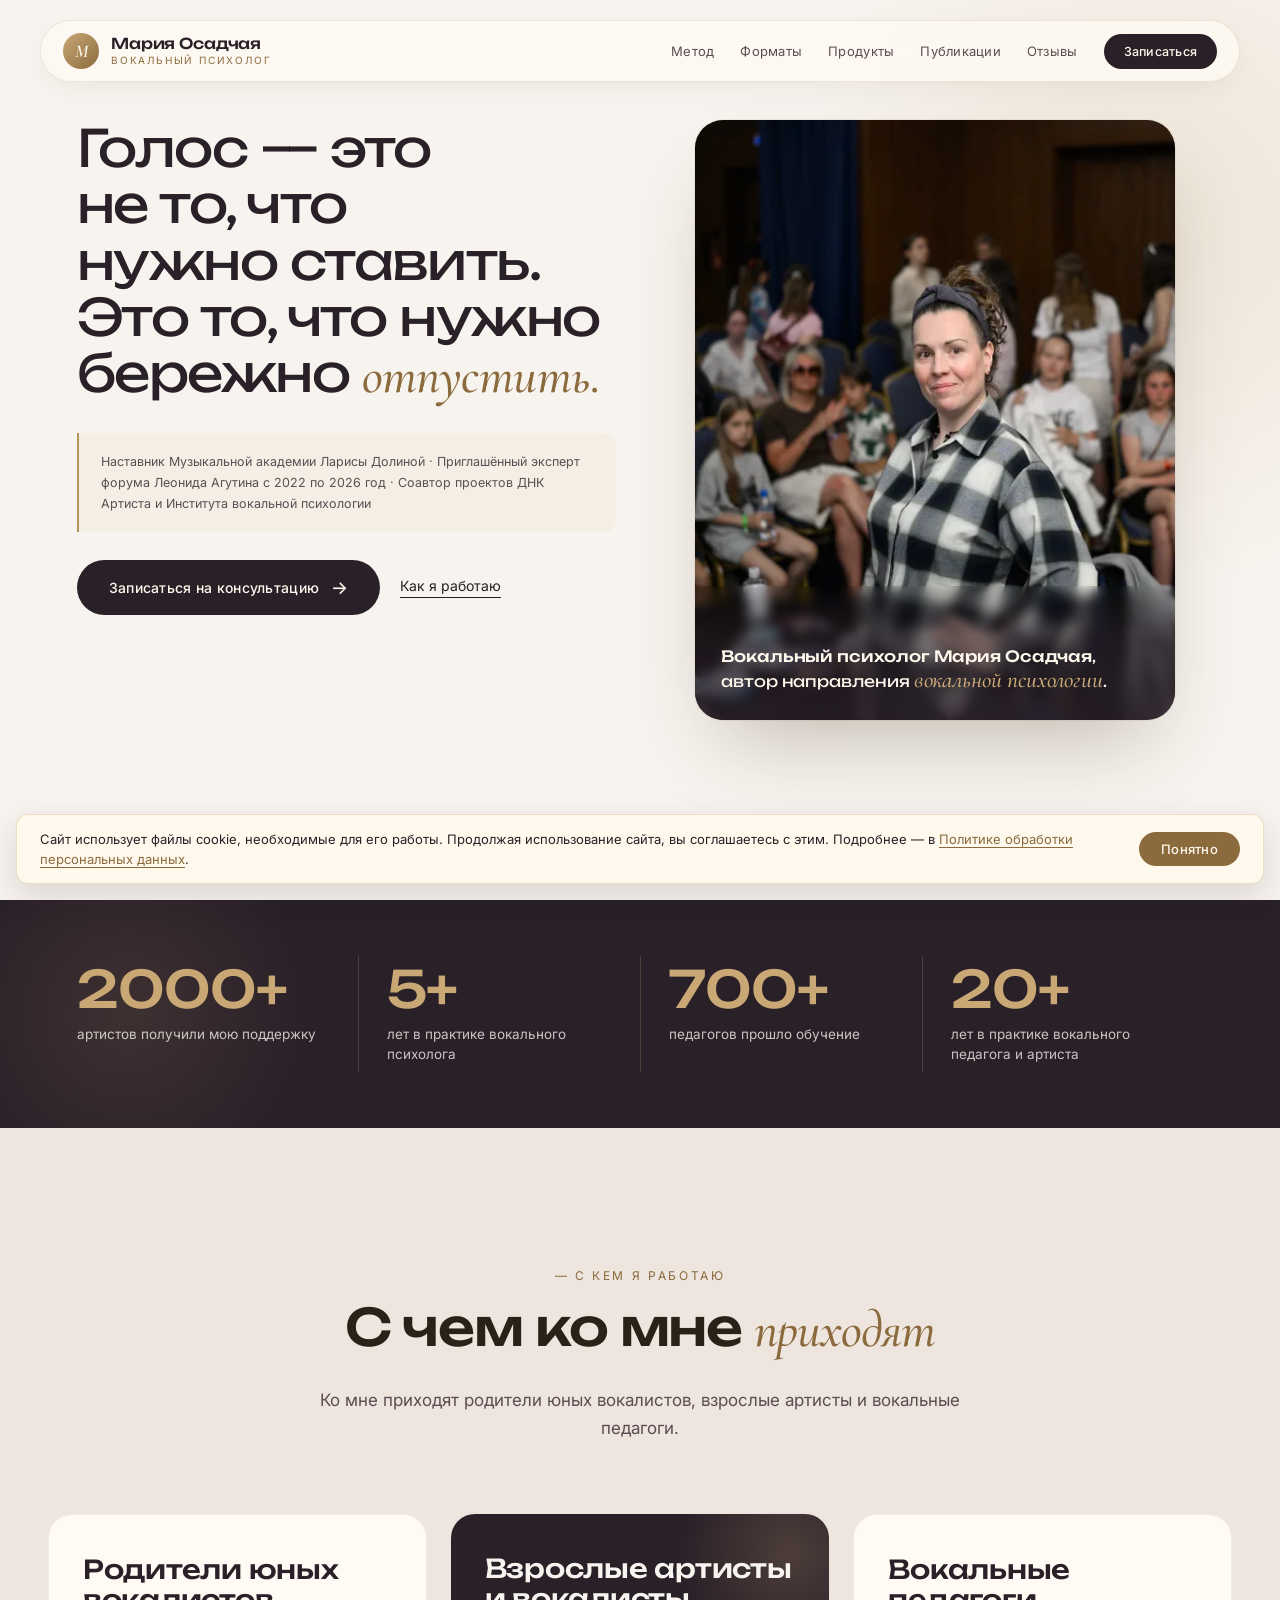
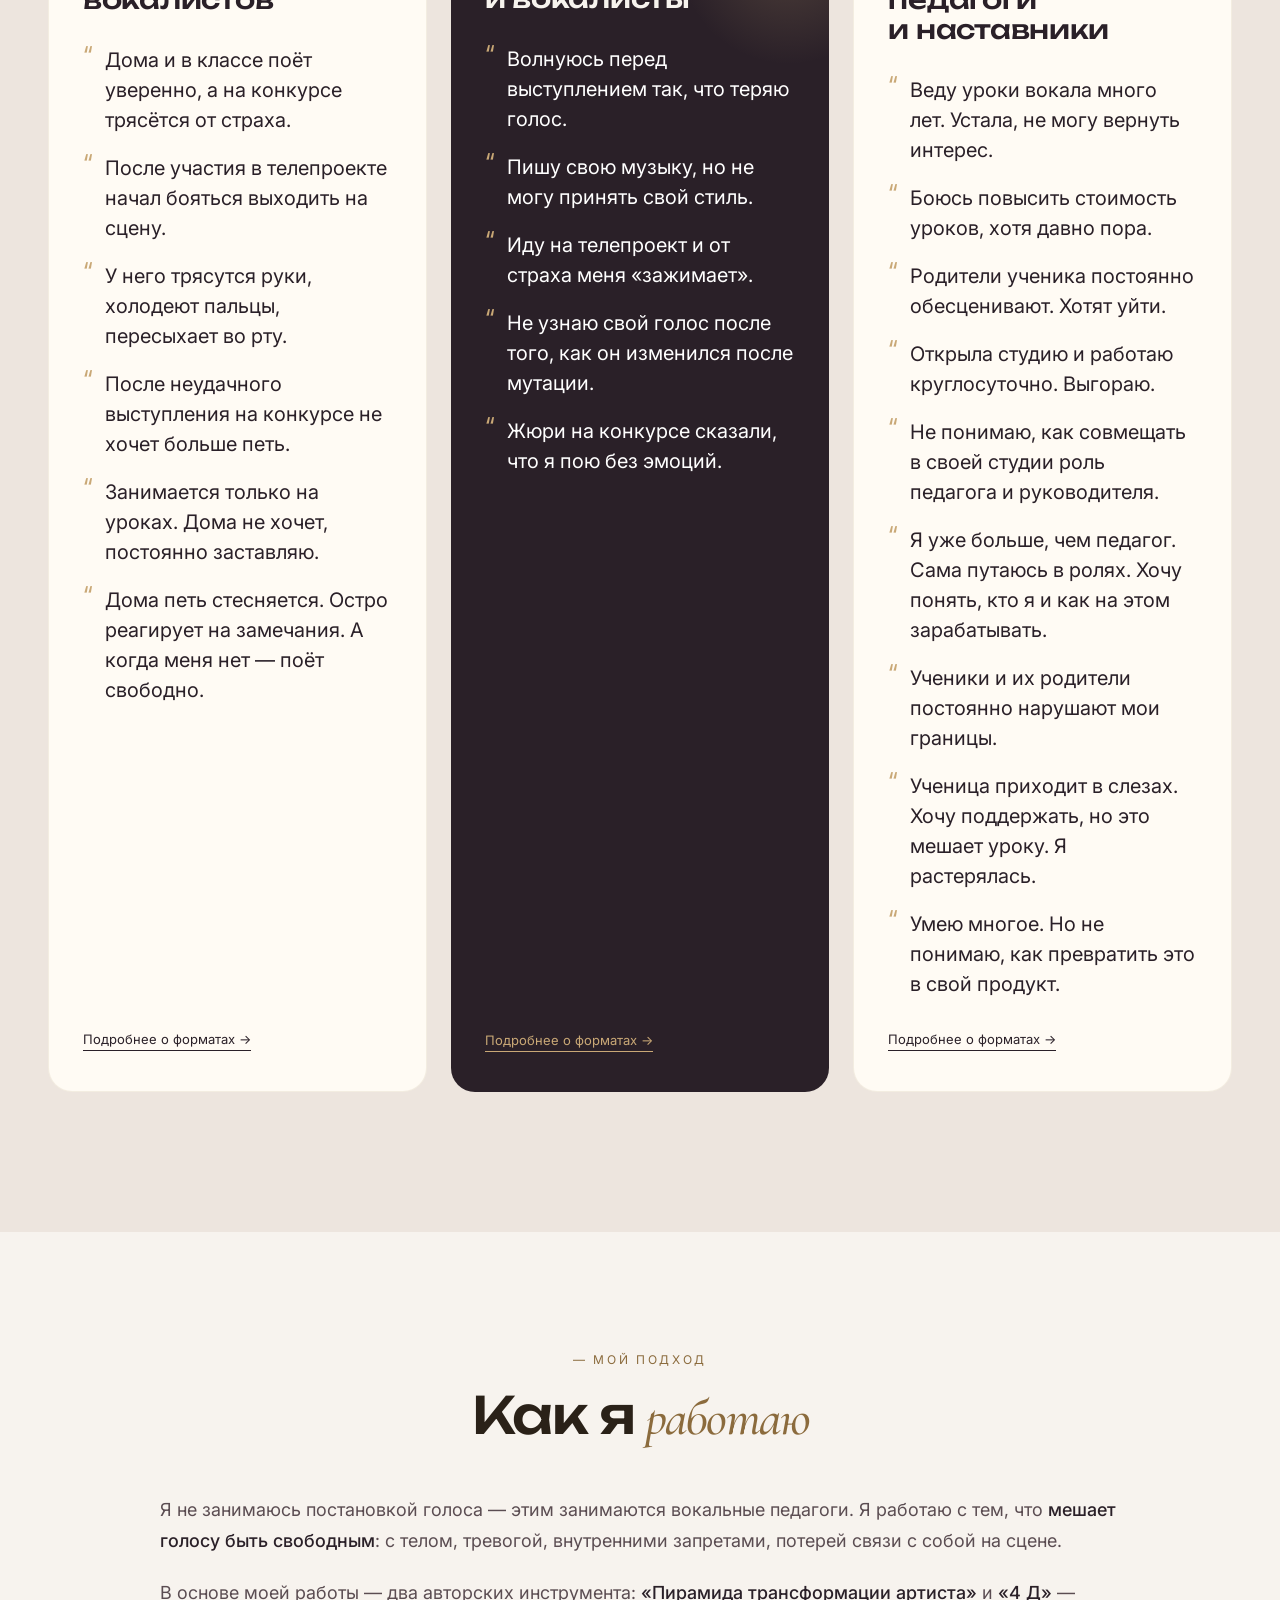
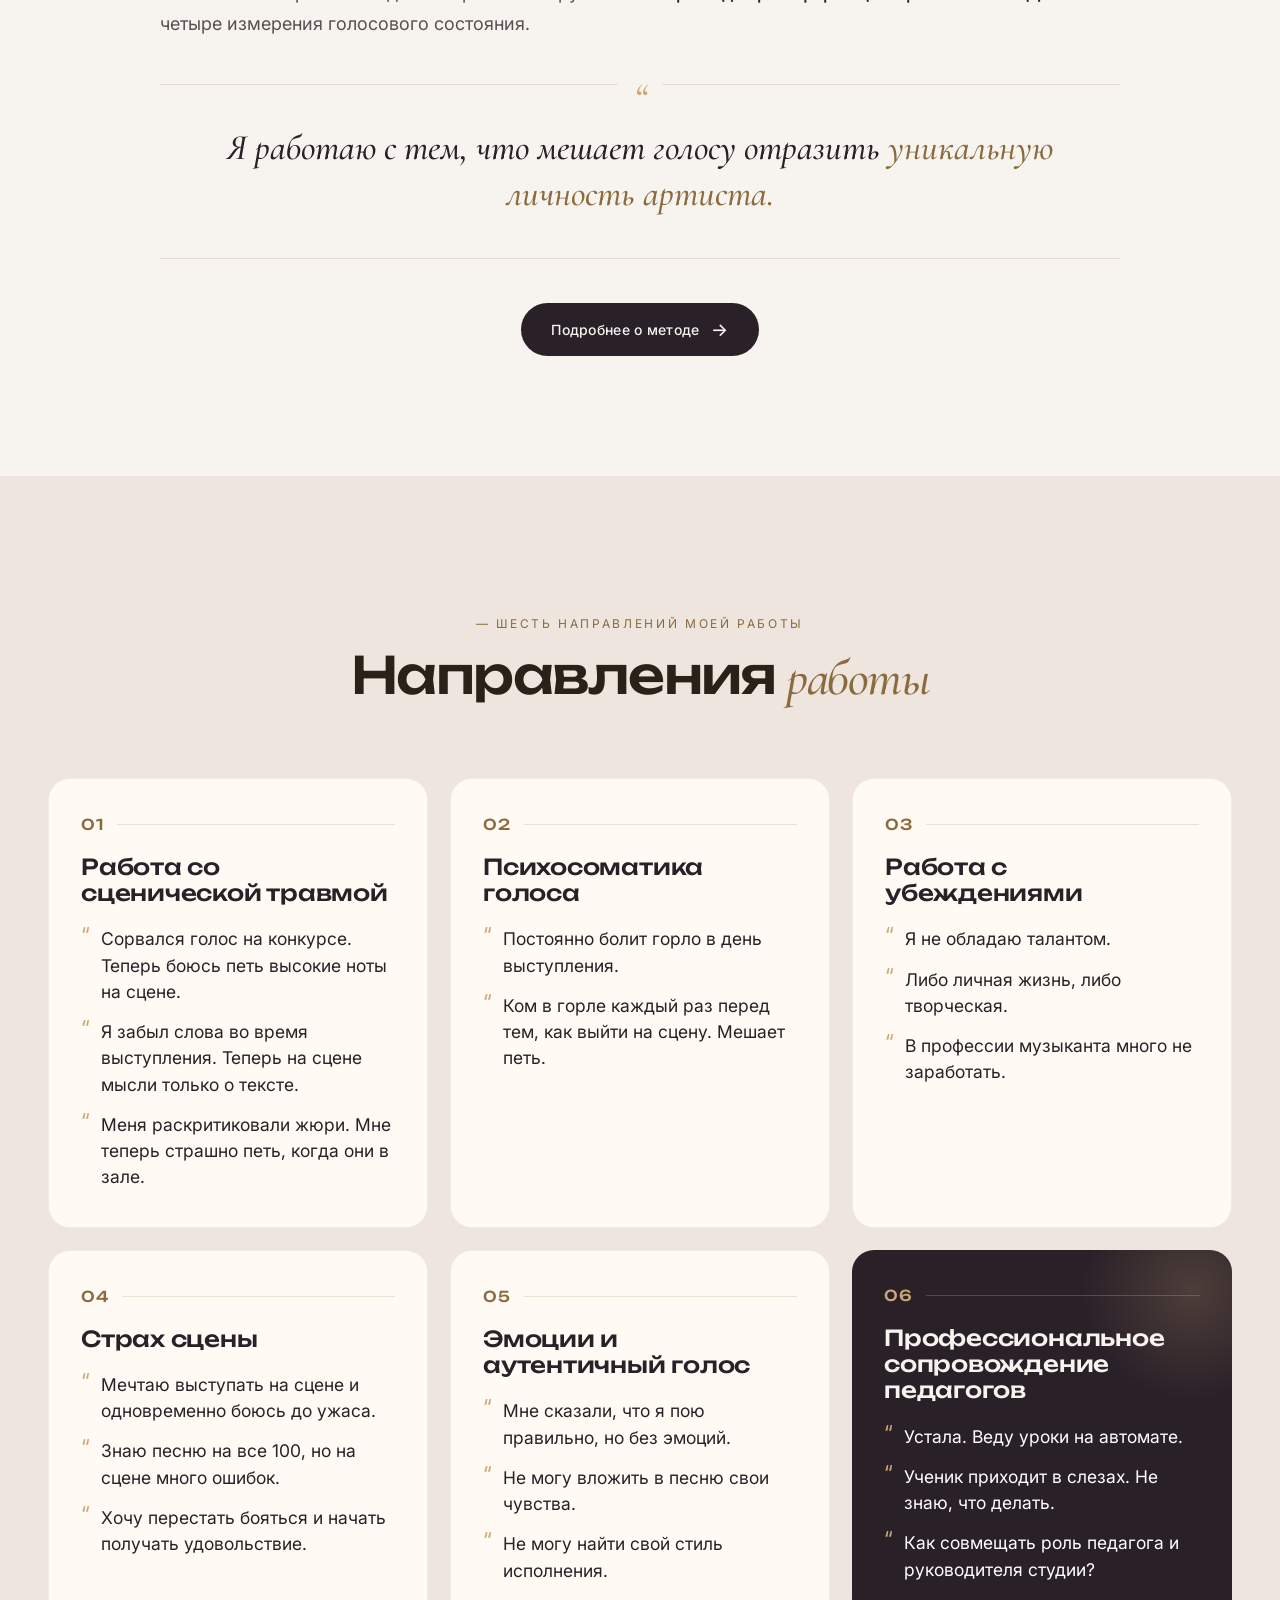
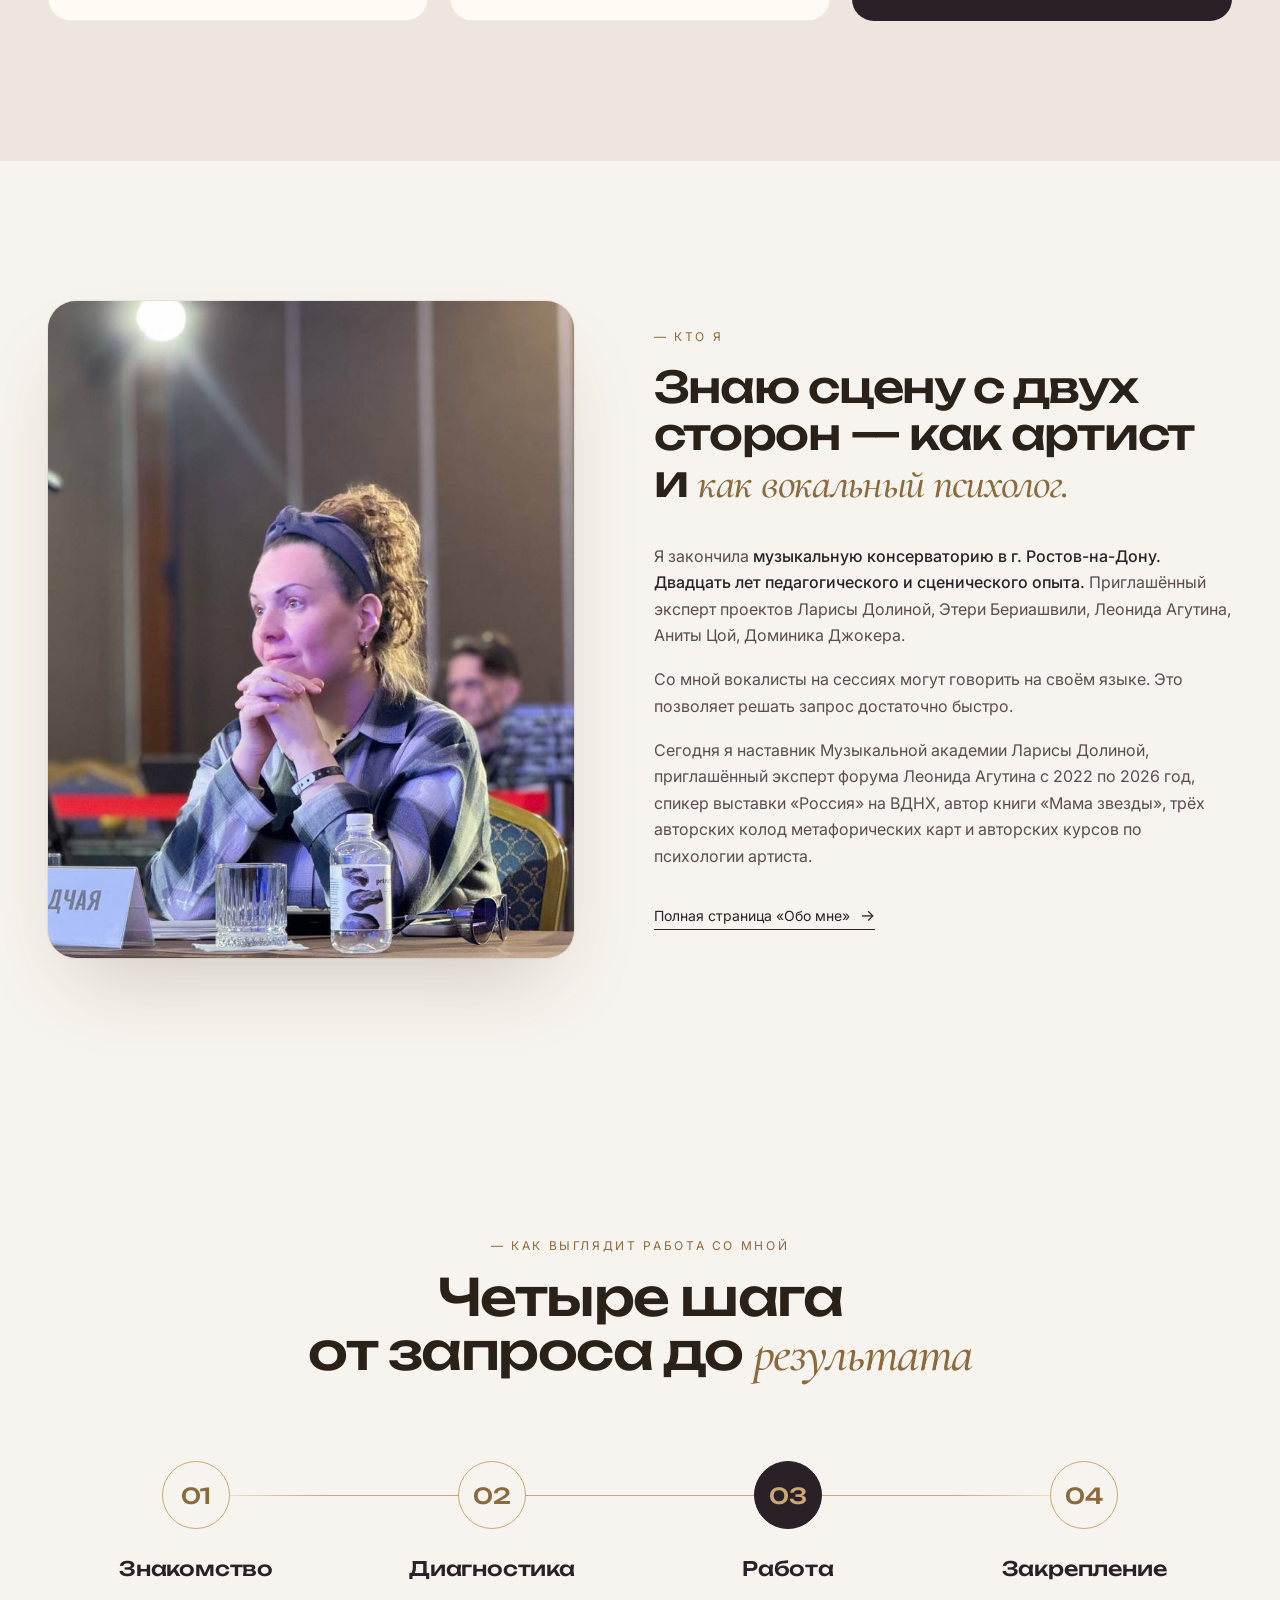
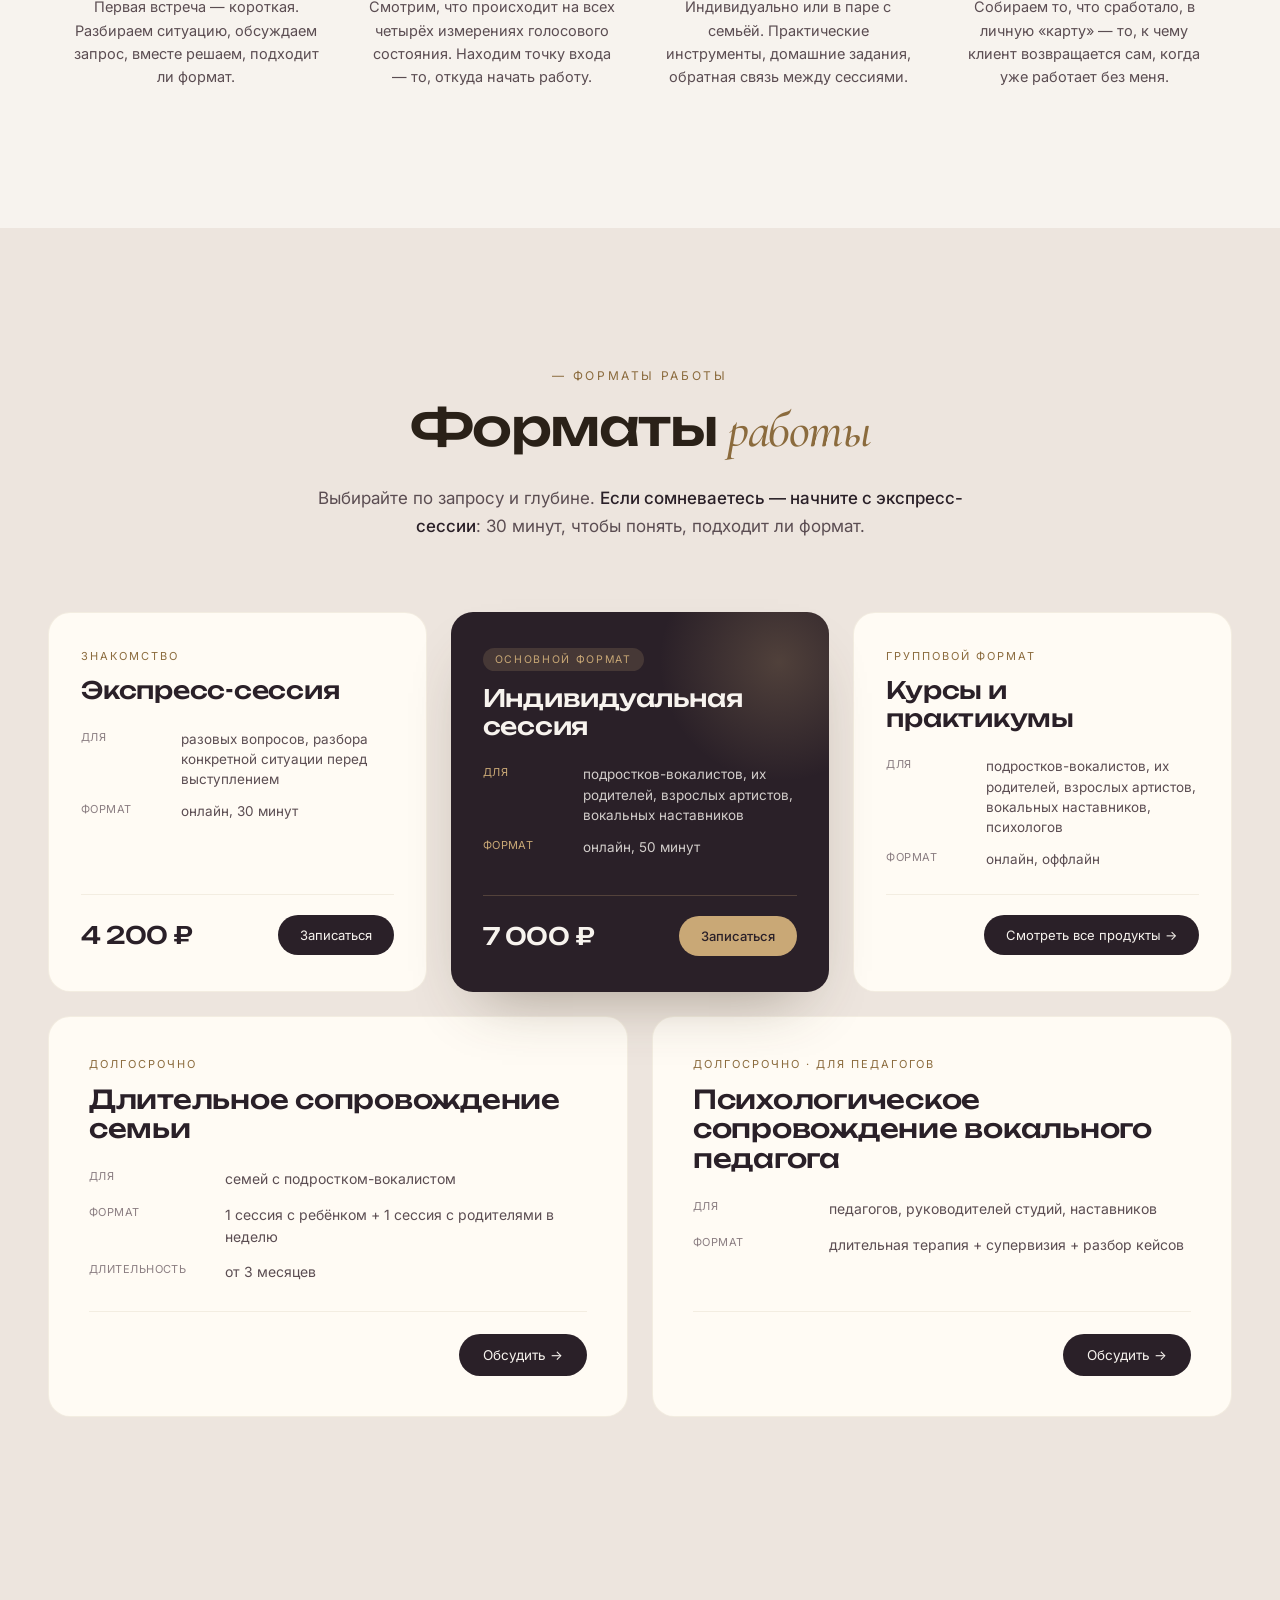
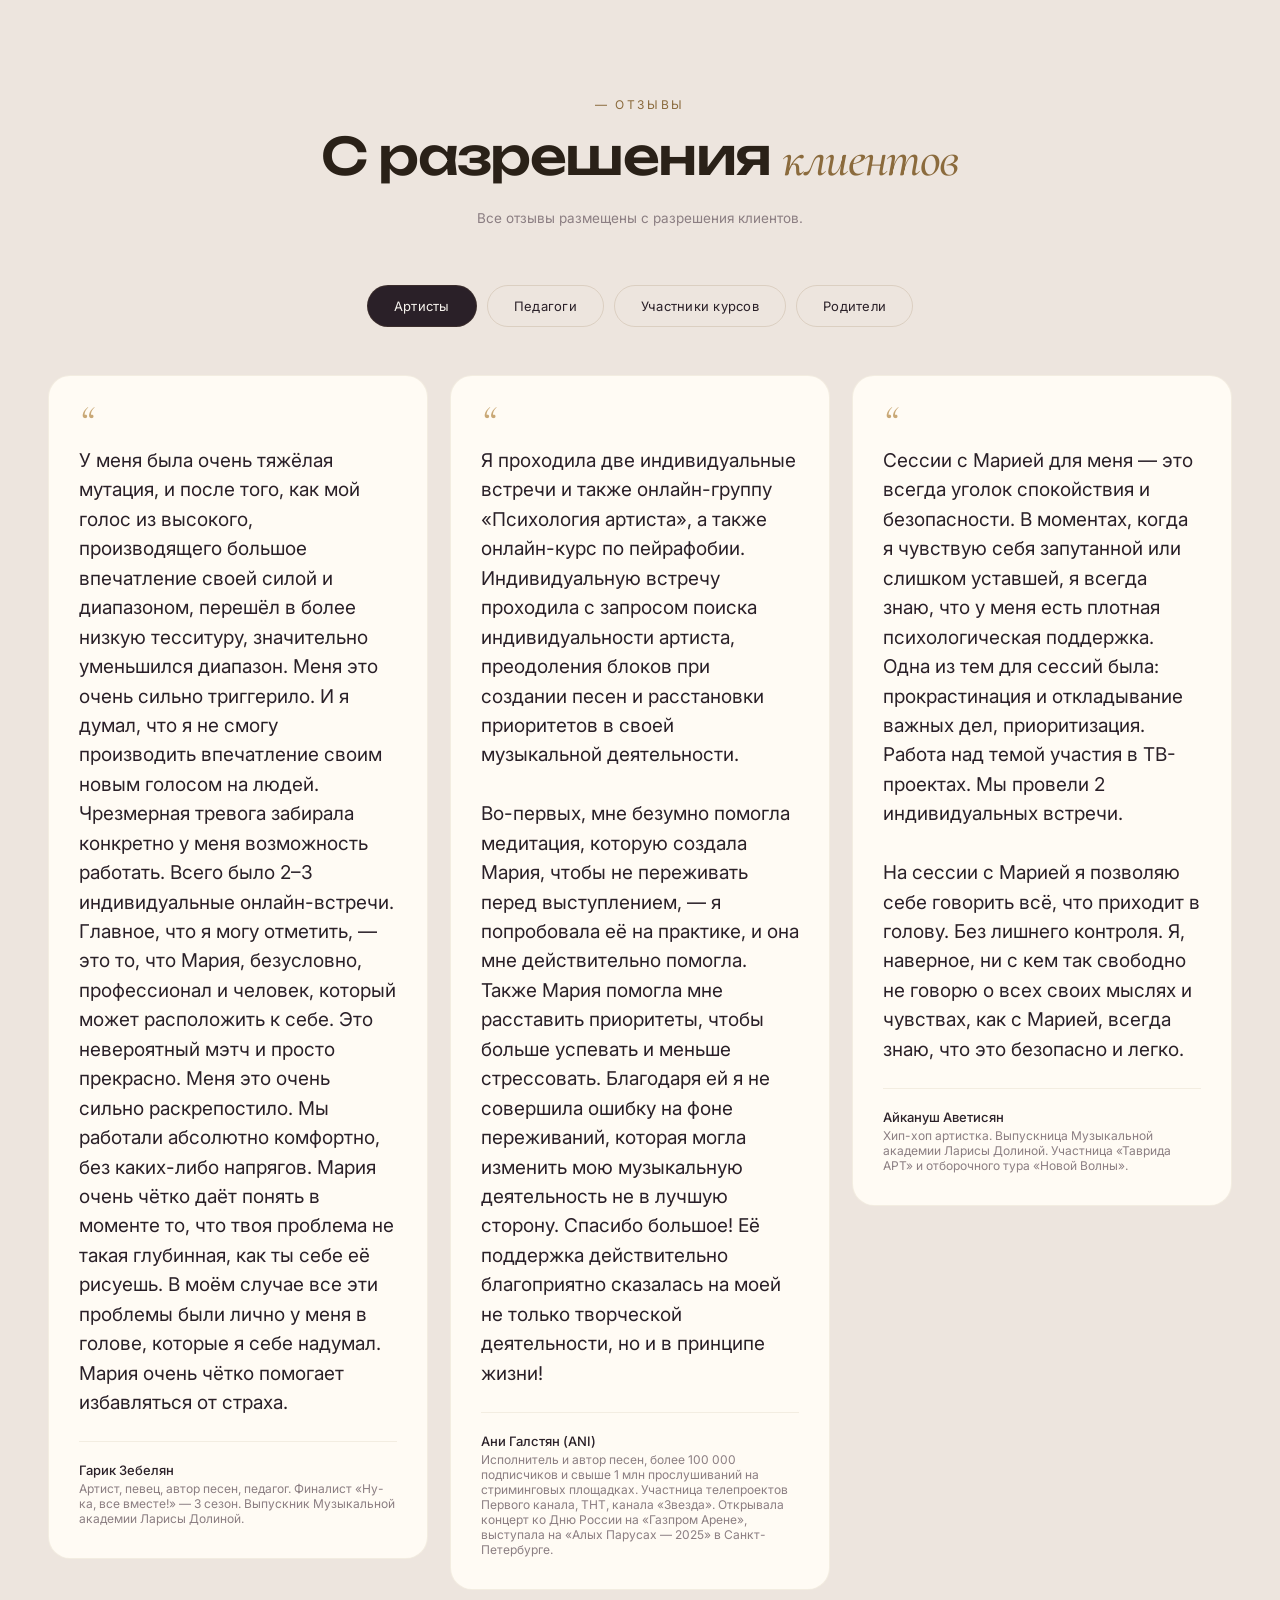
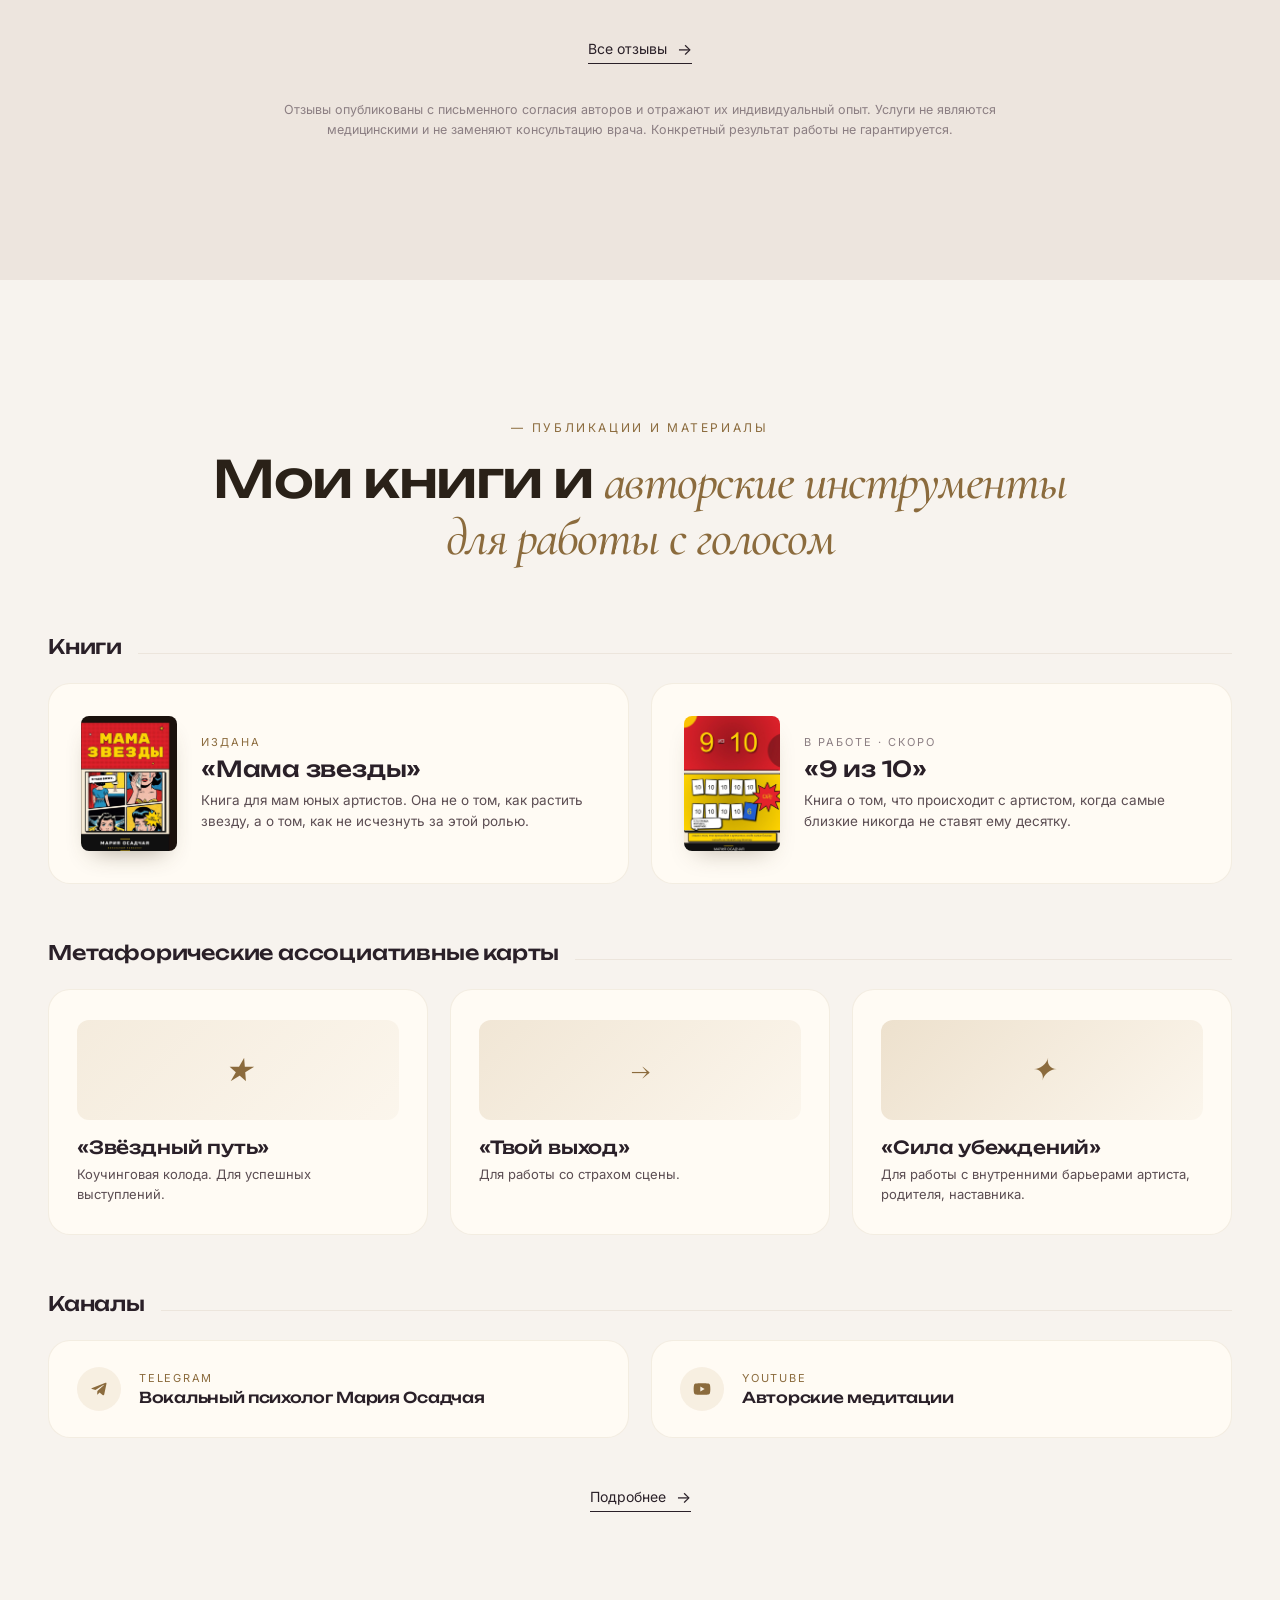
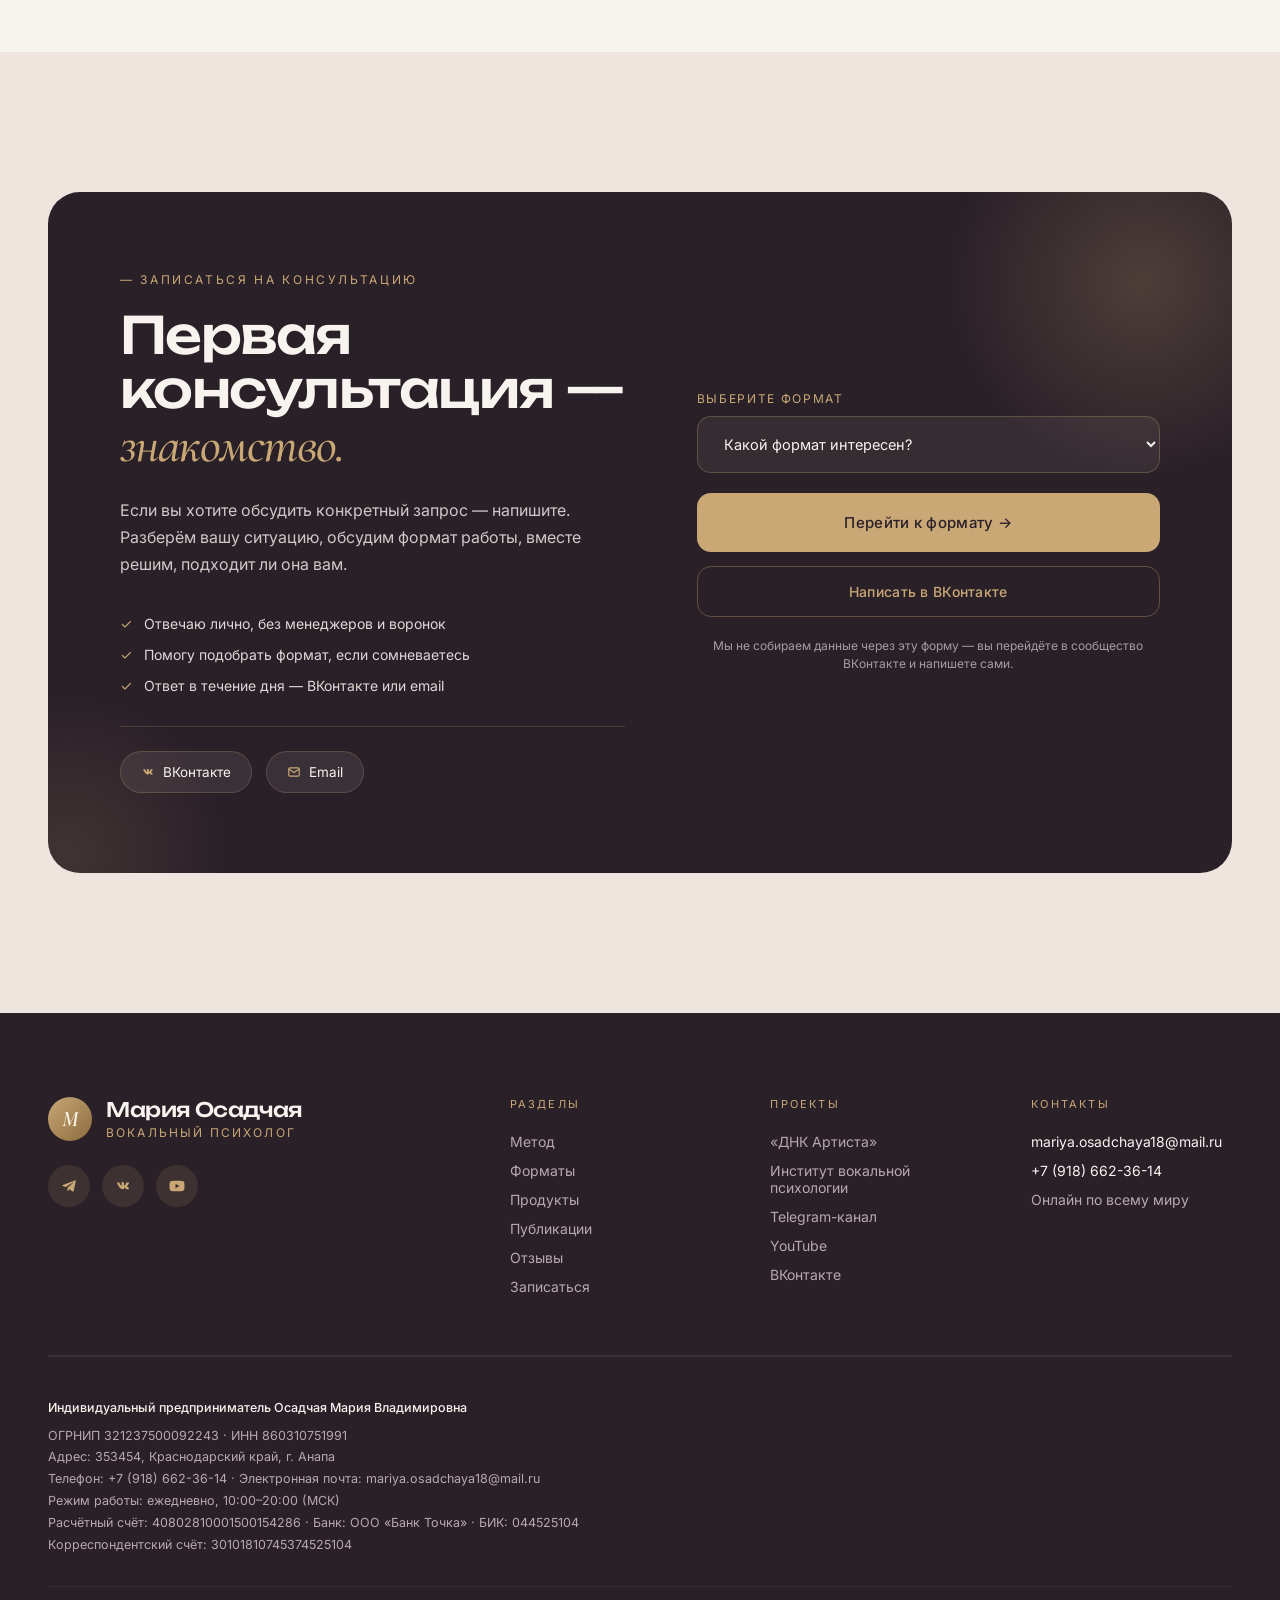
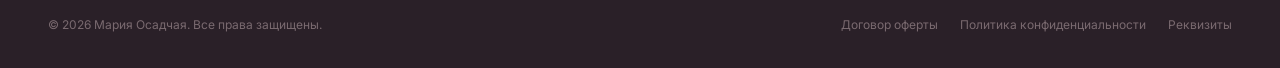
==== commit 0f463877: "index: fix mobile nav — burger + role subtitle in inline CSS Главная страница держит свой встроенный" ====
--- a/index.html
+++ b/index.html
@@ -156,6 +156,58 @@
     border-color: transparent;
     box-shadow: 0 1px 0 var(--border-soft);
   }
+  .nav__burger {
+    display: none;
+    appearance: none; border: 0; background: transparent;
+    width: 40px; height: 40px; padding: 0; cursor: pointer;
+    position: relative; color: var(--text);
+    border-radius: 999px;
+    transition: background 0.2s ease;
+  }
+  .nav__burger:hover { background: rgba(139, 107, 61, 0.08); }
+  .nav__burger::before,
+  .nav__burger::after,
+  .nav__burger > span {
+    content: '';
+    position: absolute; left: 50%; transform: translateX(-50%);
+    width: 20px; height: 2px; background: currentColor;
+    border-radius: 2px;
+    transition: transform 0.28s ease, opacity 0.18s ease, top 0.28s ease;
+  }
+  .nav__burger::before { top: 13px; }
+  .nav__burger > span   { top: 19px; }
+  .nav__burger::after  { top: 25px; }
+  .nav.is-open .nav__burger::before { top: 19px; transform: translateX(-50%) rotate(45deg); }
+  .nav.is-open .nav__burger > span   { opacity: 0; }
+  .nav.is-open .nav__burger::after  { top: 19px; transform: translateX(-50%) rotate(-45deg); }
+
+  /* ============ COOKIE NOTICE ============ */
+  .cookie-notice {
+    position: fixed;
+    left: 16px; right: 16px; bottom: 16px;
+    z-index: 200;
+    background: #FFF8EC;
+    color: var(--text);
+    border: 1px solid rgba(201, 168, 118, 0.35);
+    border-radius: 12px;
+    box-shadow: 0 12px 32px rgba(42, 32, 40, 0.14);
+    padding: 14px 18px;
+  }
+  .cookie-notice__inner {
+    max-width: 1200px; margin: 0 auto;
+    display: flex; align-items: center; gap: 20px; flex-wrap: wrap;
+  }
+  .cookie-notice p { margin: 0; font-size: 13px; line-height: 1.55; color: var(--text); flex: 1 1 320px; }
+  .cookie-notice a { color: var(--accent-deep); border-bottom: 1px solid var(--accent-deep); }
+  .cookie-notice a:hover { color: var(--text); border-bottom-color: var(--text); }
+  .cookie-notice__btn {
+    appearance: none; border: 0;
+    background: var(--accent-deep); color: #FFF8EC;
+    font-family: inherit; font-size: 13px; font-weight: 500; letter-spacing: 0.02em;
+    padding: 9px 22px; border-radius: 999px; cursor: pointer;
+    transition: background 0.2s ease; white-space: nowrap;
+  }
+  .cookie-notice__btn:hover { background: #6E5230; }
 
   /* ============ HERO (light, split) ============ */
   .hero {
@@ -325,9 +377,49 @@
   }
 
   @media (max-width: 960px) {
-    .nav__links { display: none; }
-    .nav__inner { padding: 0 18px; }
-    .nav__logo-role { display: none; }
+    /* Mobile nav: burger opens a dropdown with all sections. */
+    .nav__inner { padding: 0 14px; }
+    .nav__burger { display: inline-flex; }
+    .nav__logo-role { display: block; }
+    .nav__links {
+      display: none;
+      position: absolute;
+      top: calc(100% + 8px);
+      left: 0;
+      right: 0;
+      flex-direction: column;
+      align-items: stretch;
+      gap: 4px;
+      padding: 16px 18px 18px;
+      background: rgba(255, 251, 244, 0.98);
+      backdrop-filter: blur(18px) saturate(1.1);
+      -webkit-backdrop-filter: blur(18px) saturate(1.1);
+      border: 1px solid rgba(139, 107, 61, 0.16);
+      border-radius: 22px;
+      box-shadow: 0 12px 36px -14px rgba(74, 60, 38, 0.22);
+    }
+    .nav.is-open .nav__links { display: flex; }
+    .nav__links a {
+      font-size: 15.5px;
+      color: var(--text);
+      padding: 12px 14px;
+      border-radius: 12px;
+      letter-spacing: 0;
+    }
+    .nav__links a:active,
+    .nav__links a:hover { background: rgba(139, 107, 61, 0.08); color: var(--accent-deep); }
+    .nav__cta {
+      text-align: center;
+      margin-top: 6px;
+      padding: 13px 18px !important;
+      font-size: 13.5px !important;
+    }
+    .nav--scrolled {
+      top: 0; width: 100%; height: auto; border-radius: 0;
+    }
+    .cookie-notice { left: 10px; right: 10px; bottom: 10px; padding: 12px 14px; }
+    .cookie-notice p { font-size: 12.5px; flex: 1 1 100%; }
+    .cookie-notice__btn { width: 100%; }
     .hero {
       grid-template-columns: 1fr;
       padding: 110px 24px 60px;
@@ -992,7 +1084,7 @@
             </div>
           </div>
           <div style="margin-top: auto; padding-top: 22px; border-top: 1px solid var(--border-soft); display: flex; justify-content: flex-end;">
-            <a href="https://vk.ru/dnkartista" target="_blank" rel="noopener" style="background: var(--text); color: #F7F3EE; padding: 13px 24px; border-radius: 999px; font-size: 13.5px; transition: background 0.2s;" style-hover="{ background: 'var(--accent-deep)' }">Обсудить&nbsp;→</a>
+            <a href="https://vk.ru/club237344747" target="_blank" rel="noopener" style="background: var(--text); color: #F7F3EE; padding: 13px 24px; border-radius: 999px; font-size: 13.5px; transition: background 0.2s;" style-hover="{ background: 'var(--accent-deep)' }">Обсудить&nbsp;→</a>
           </div>
         </article>
 
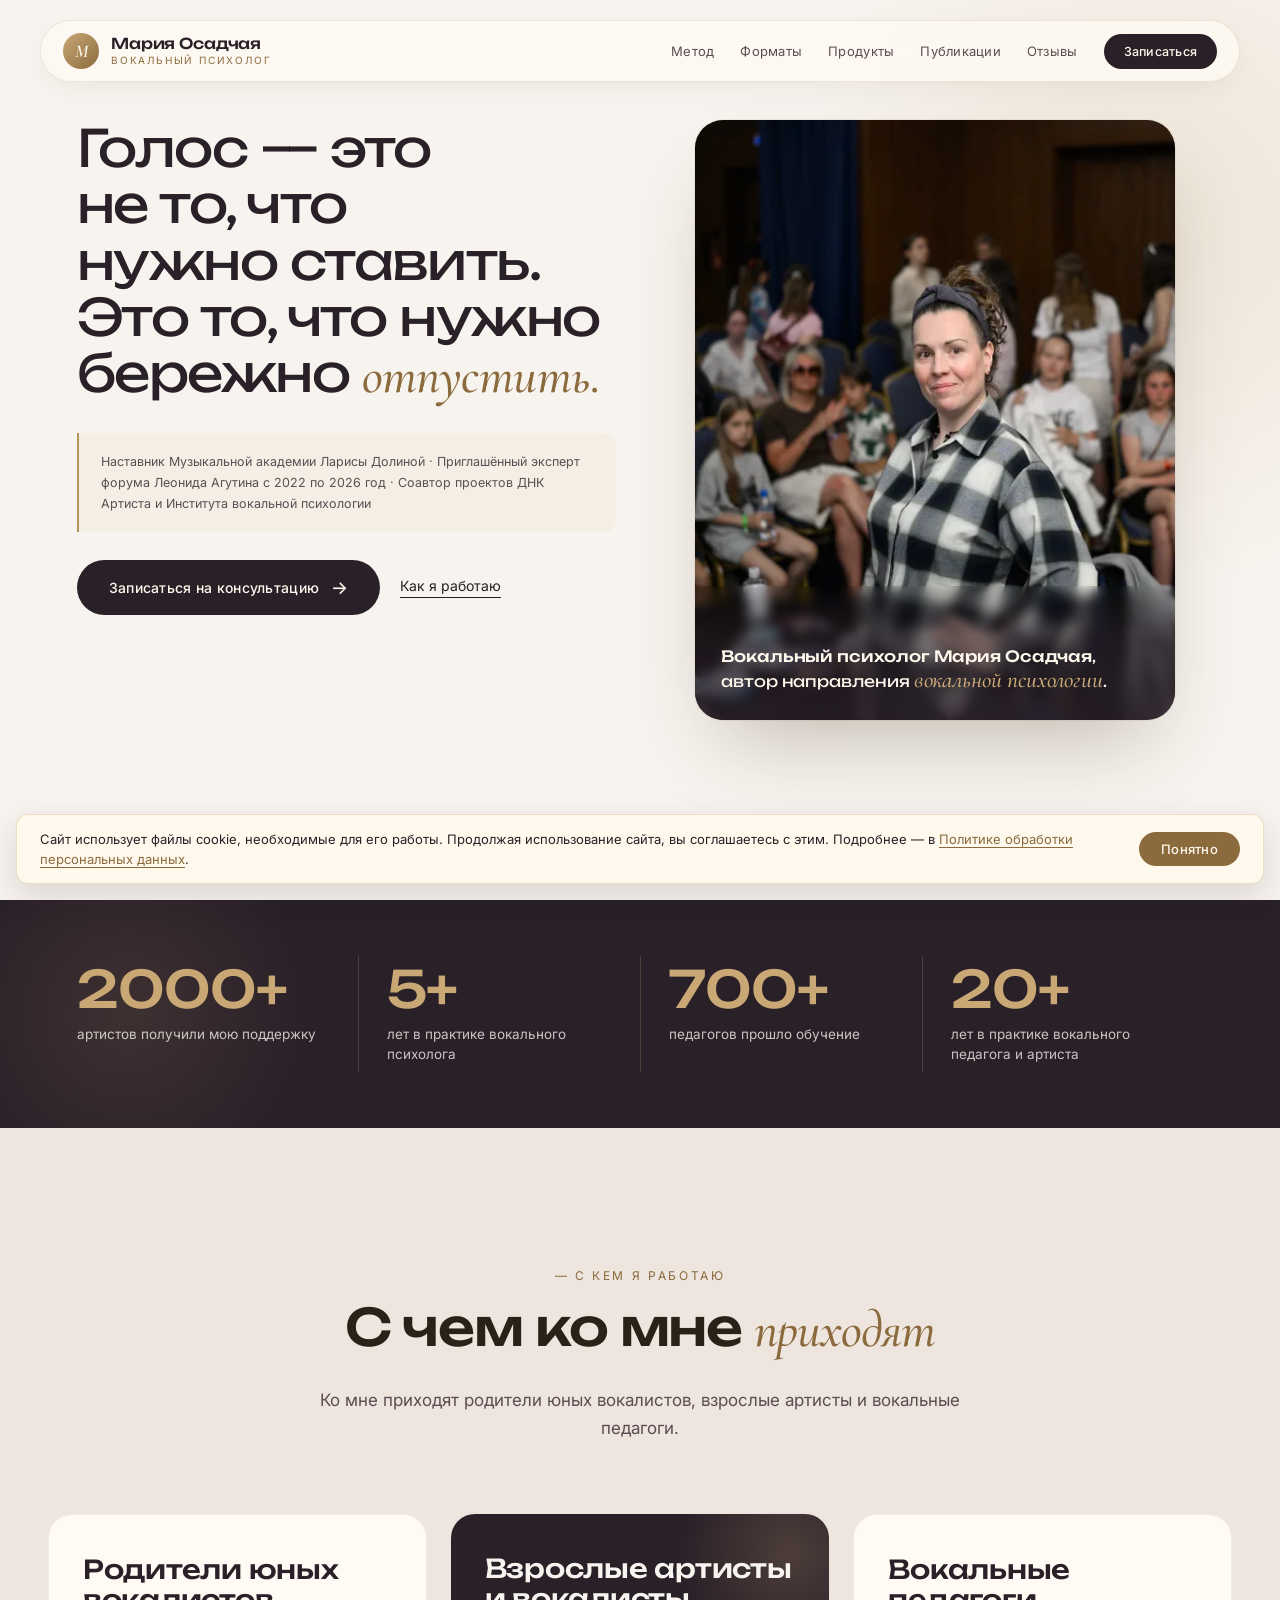
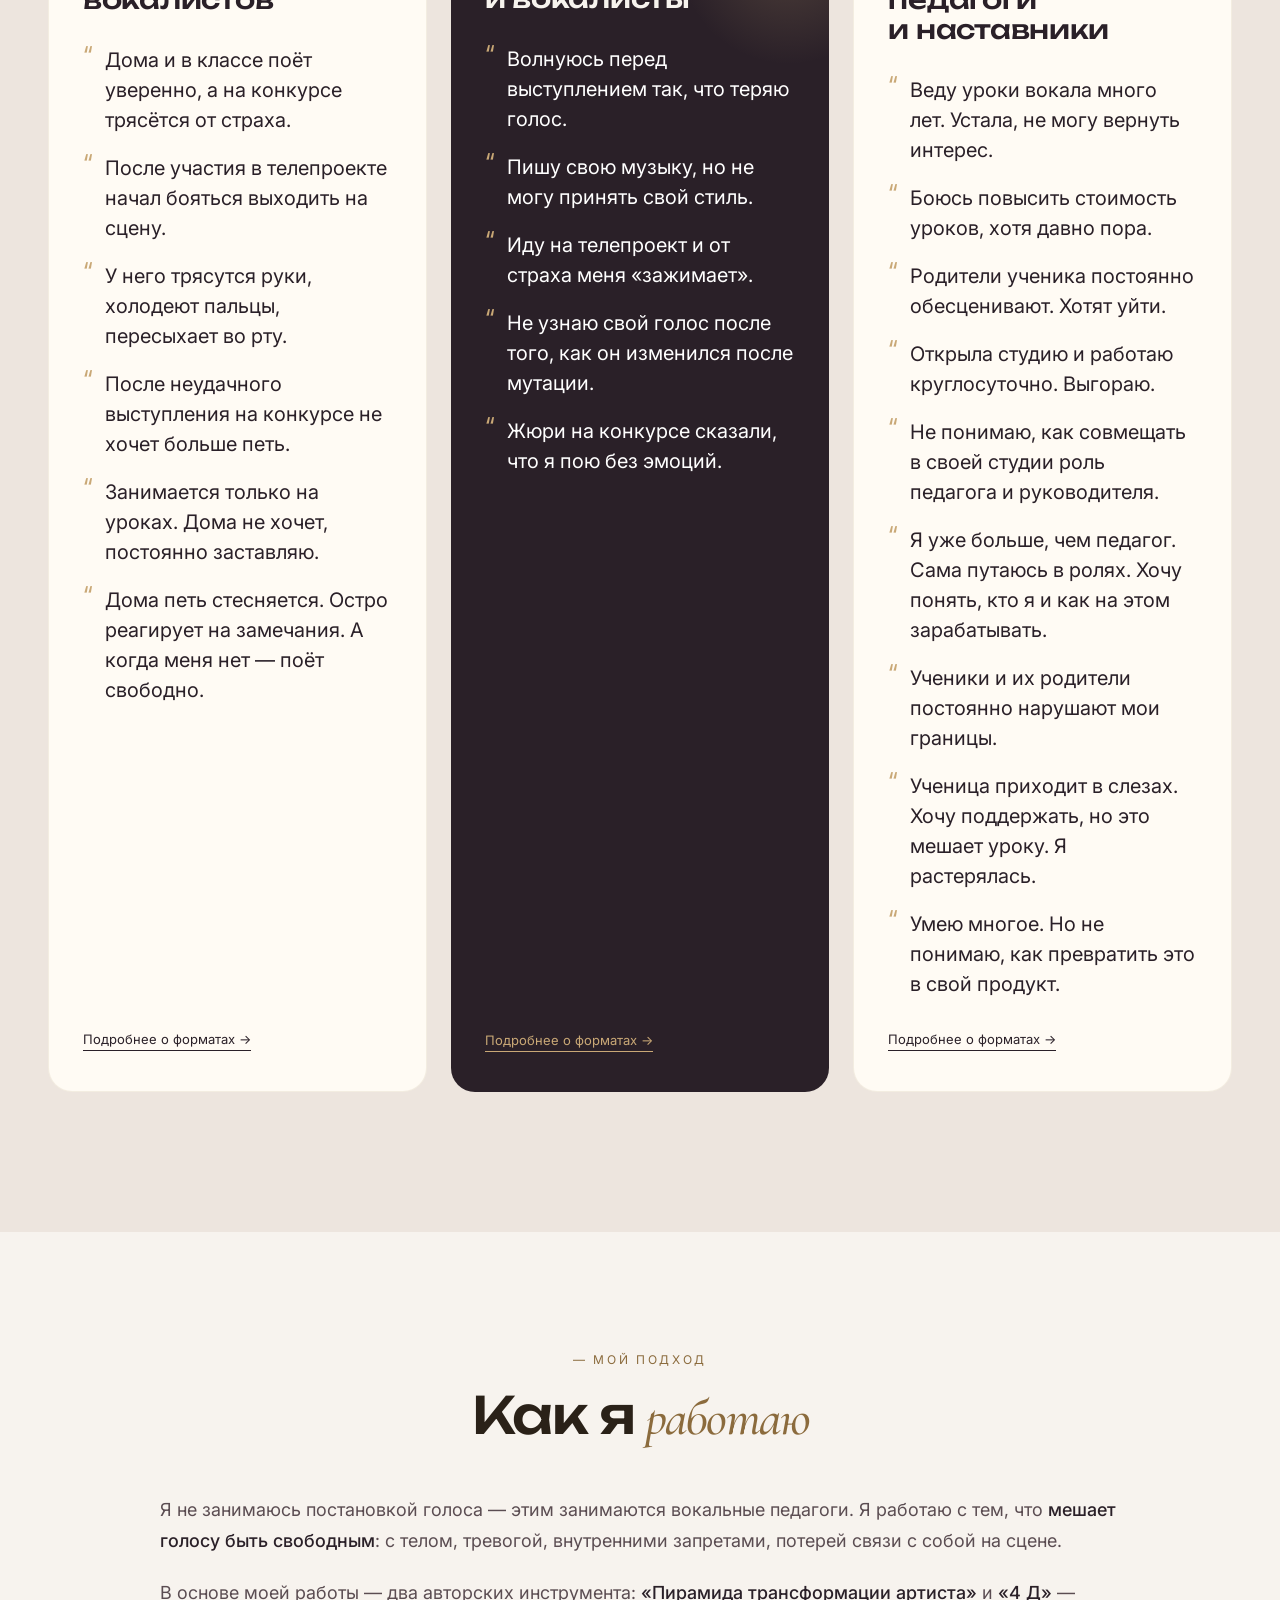
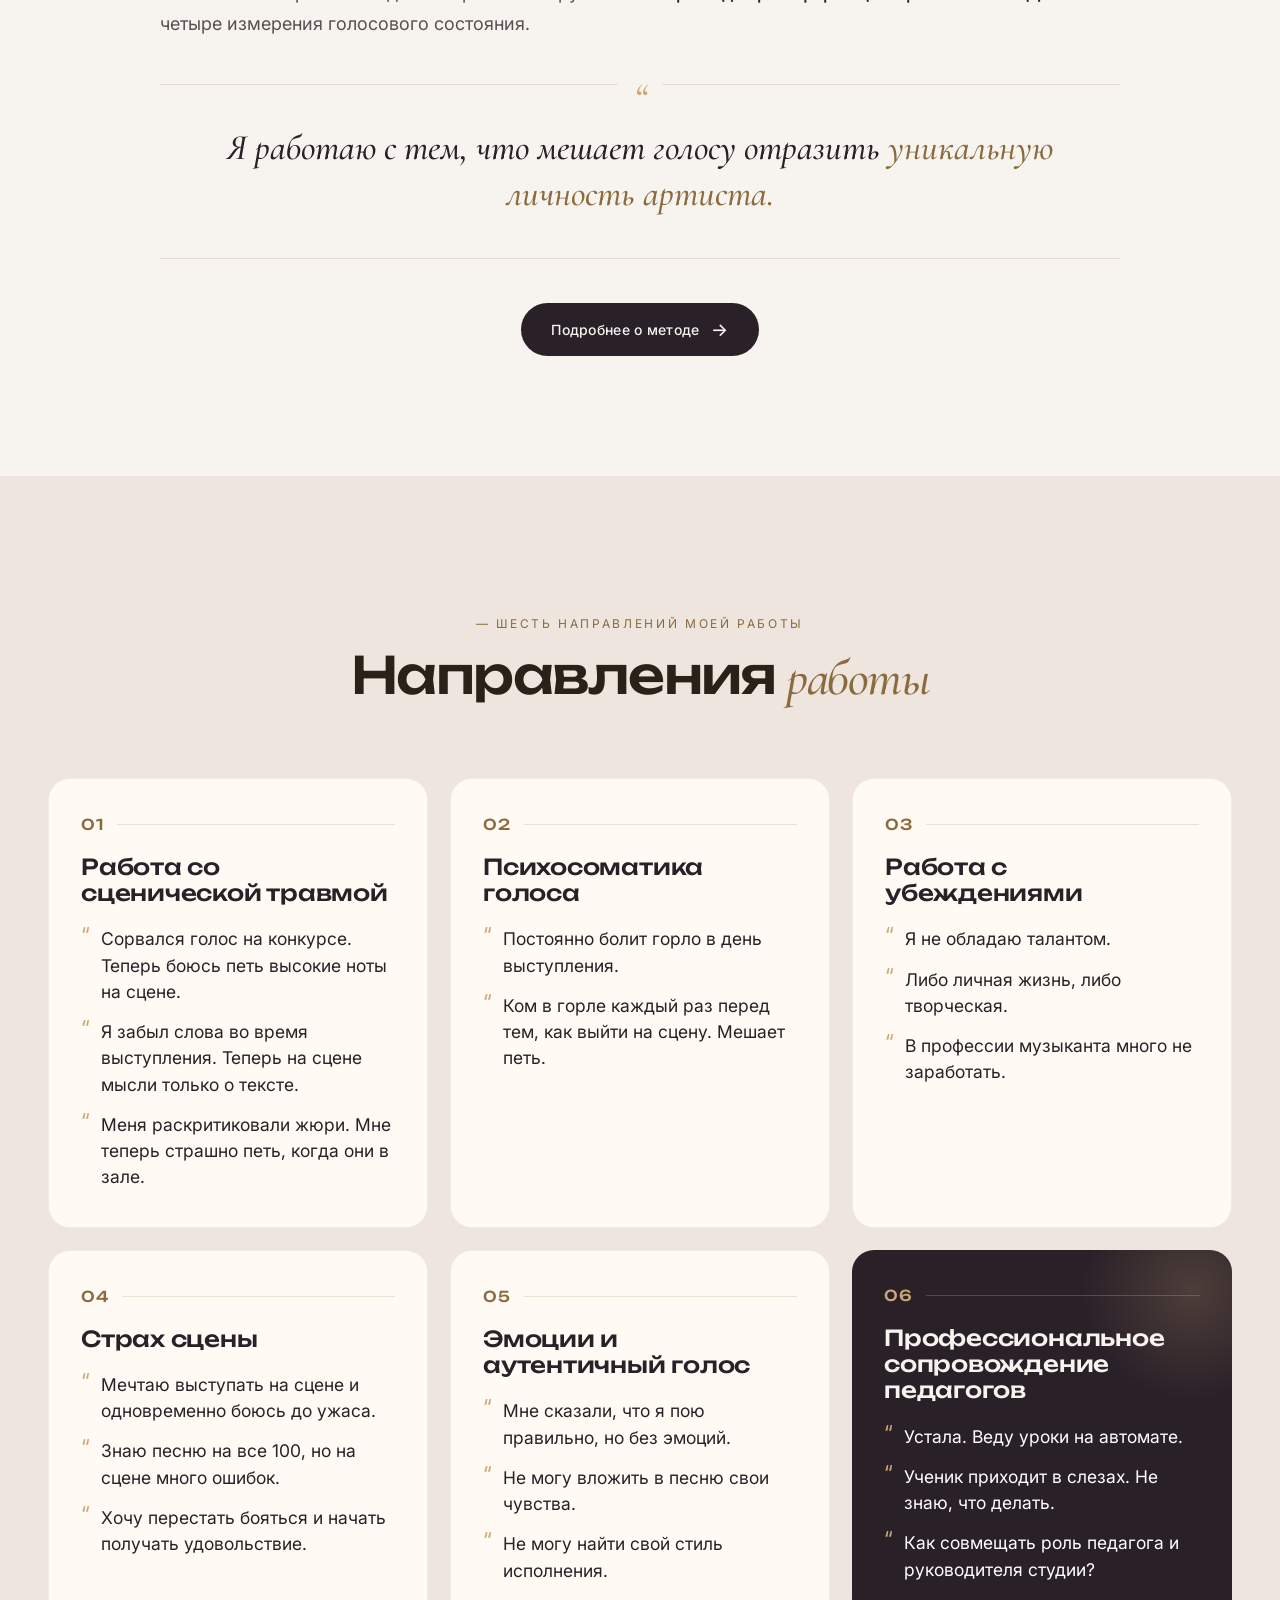
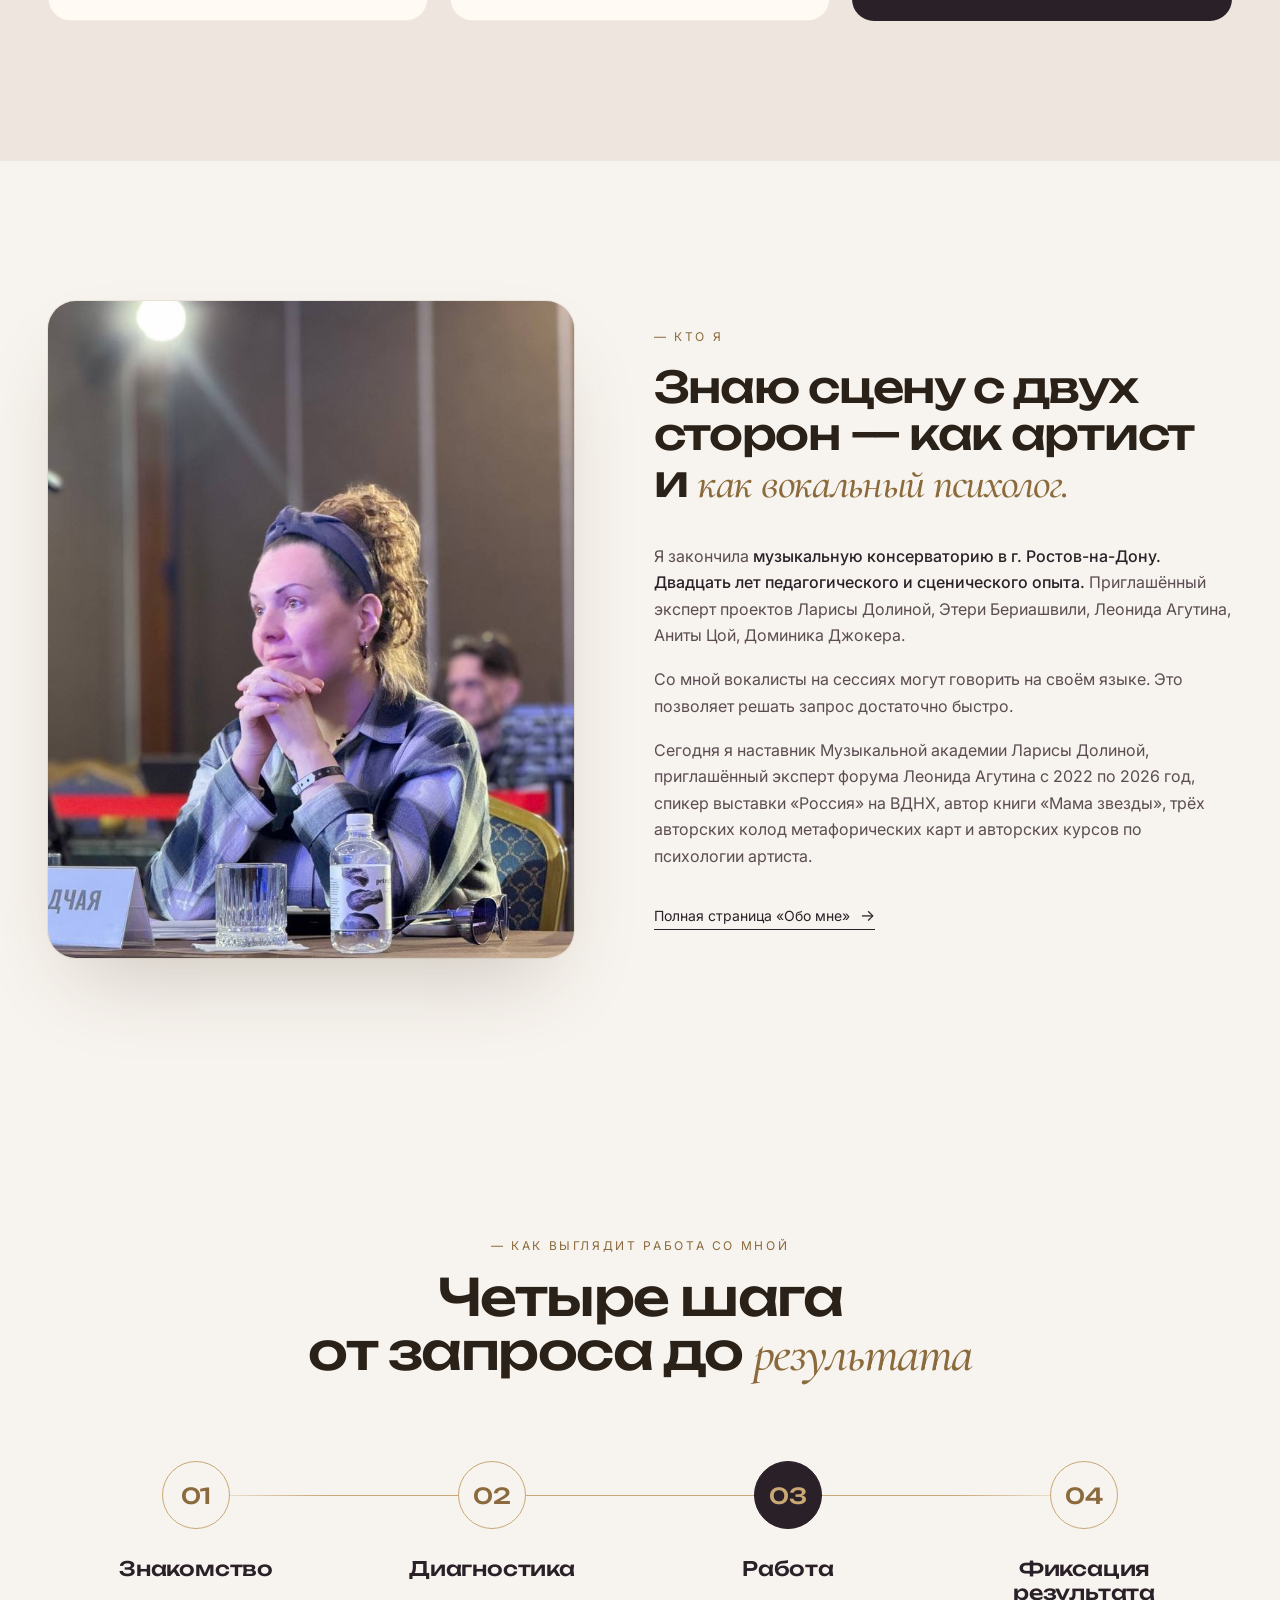
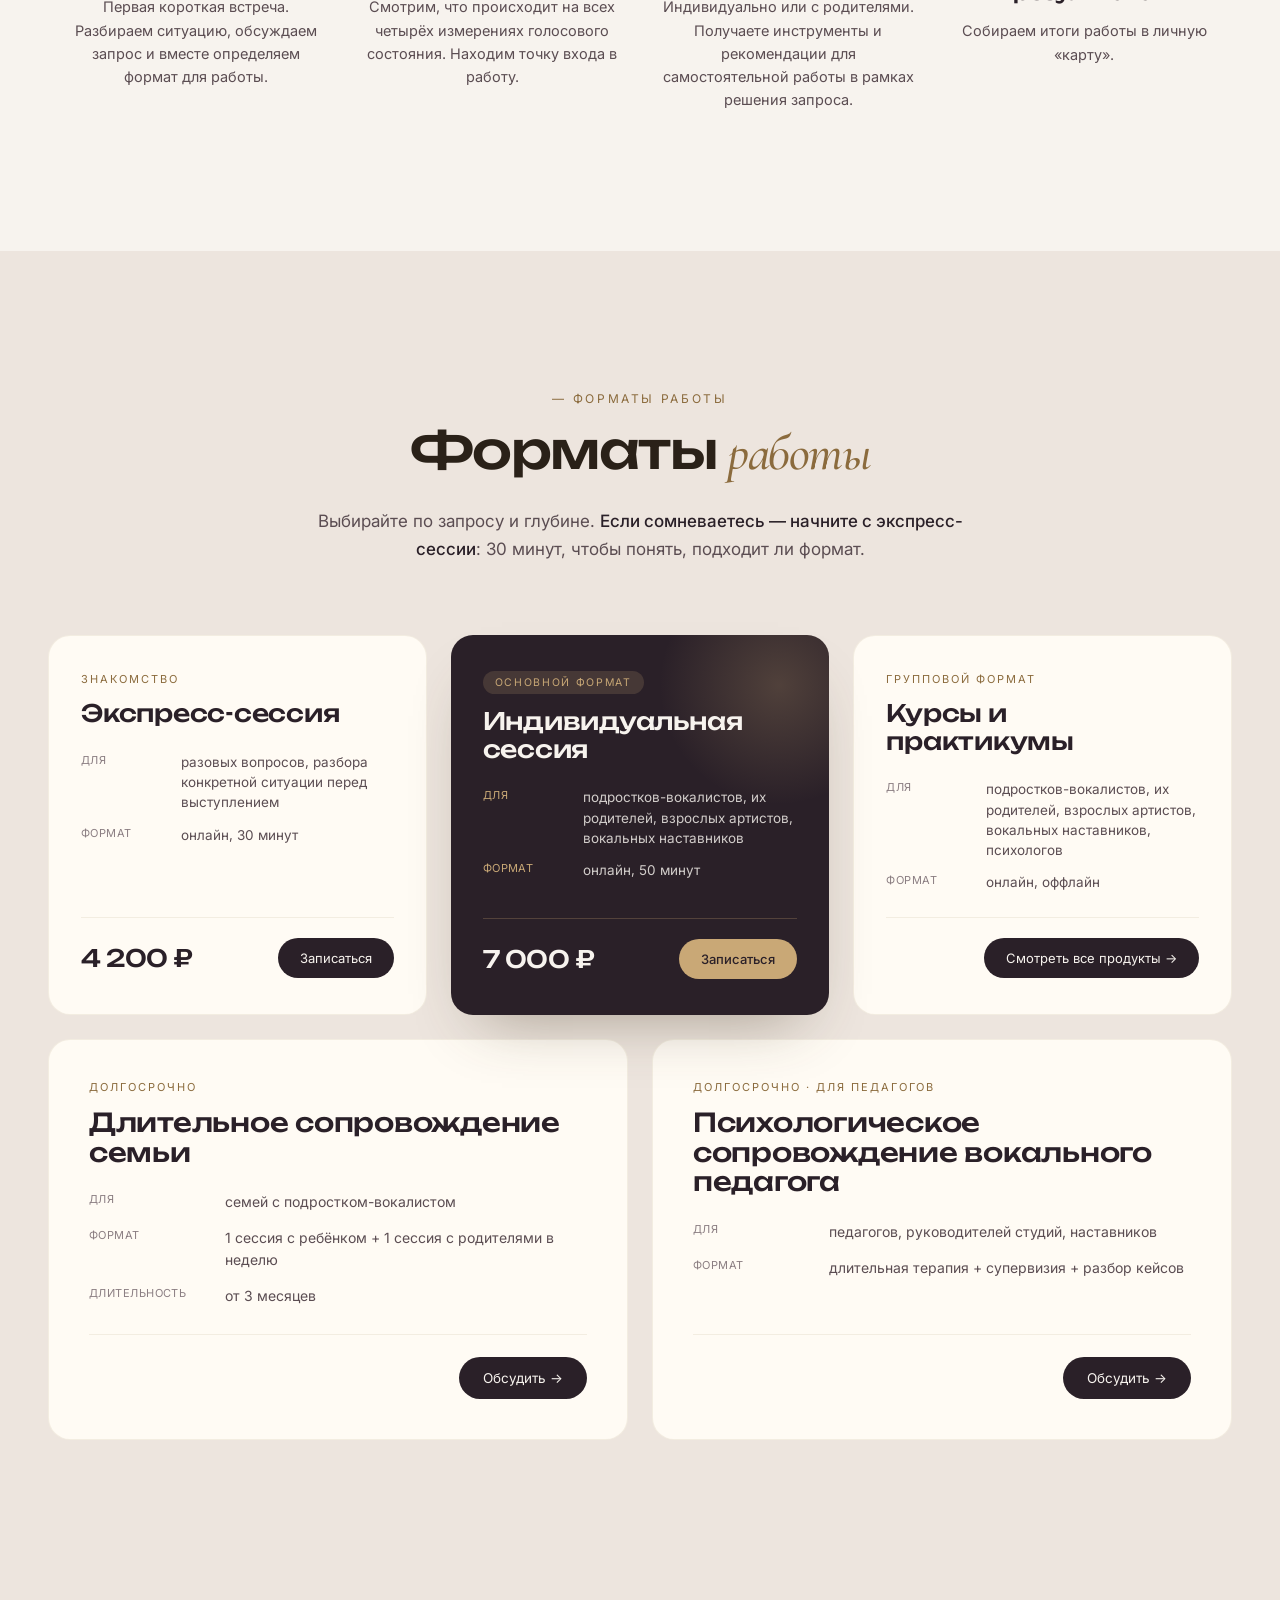
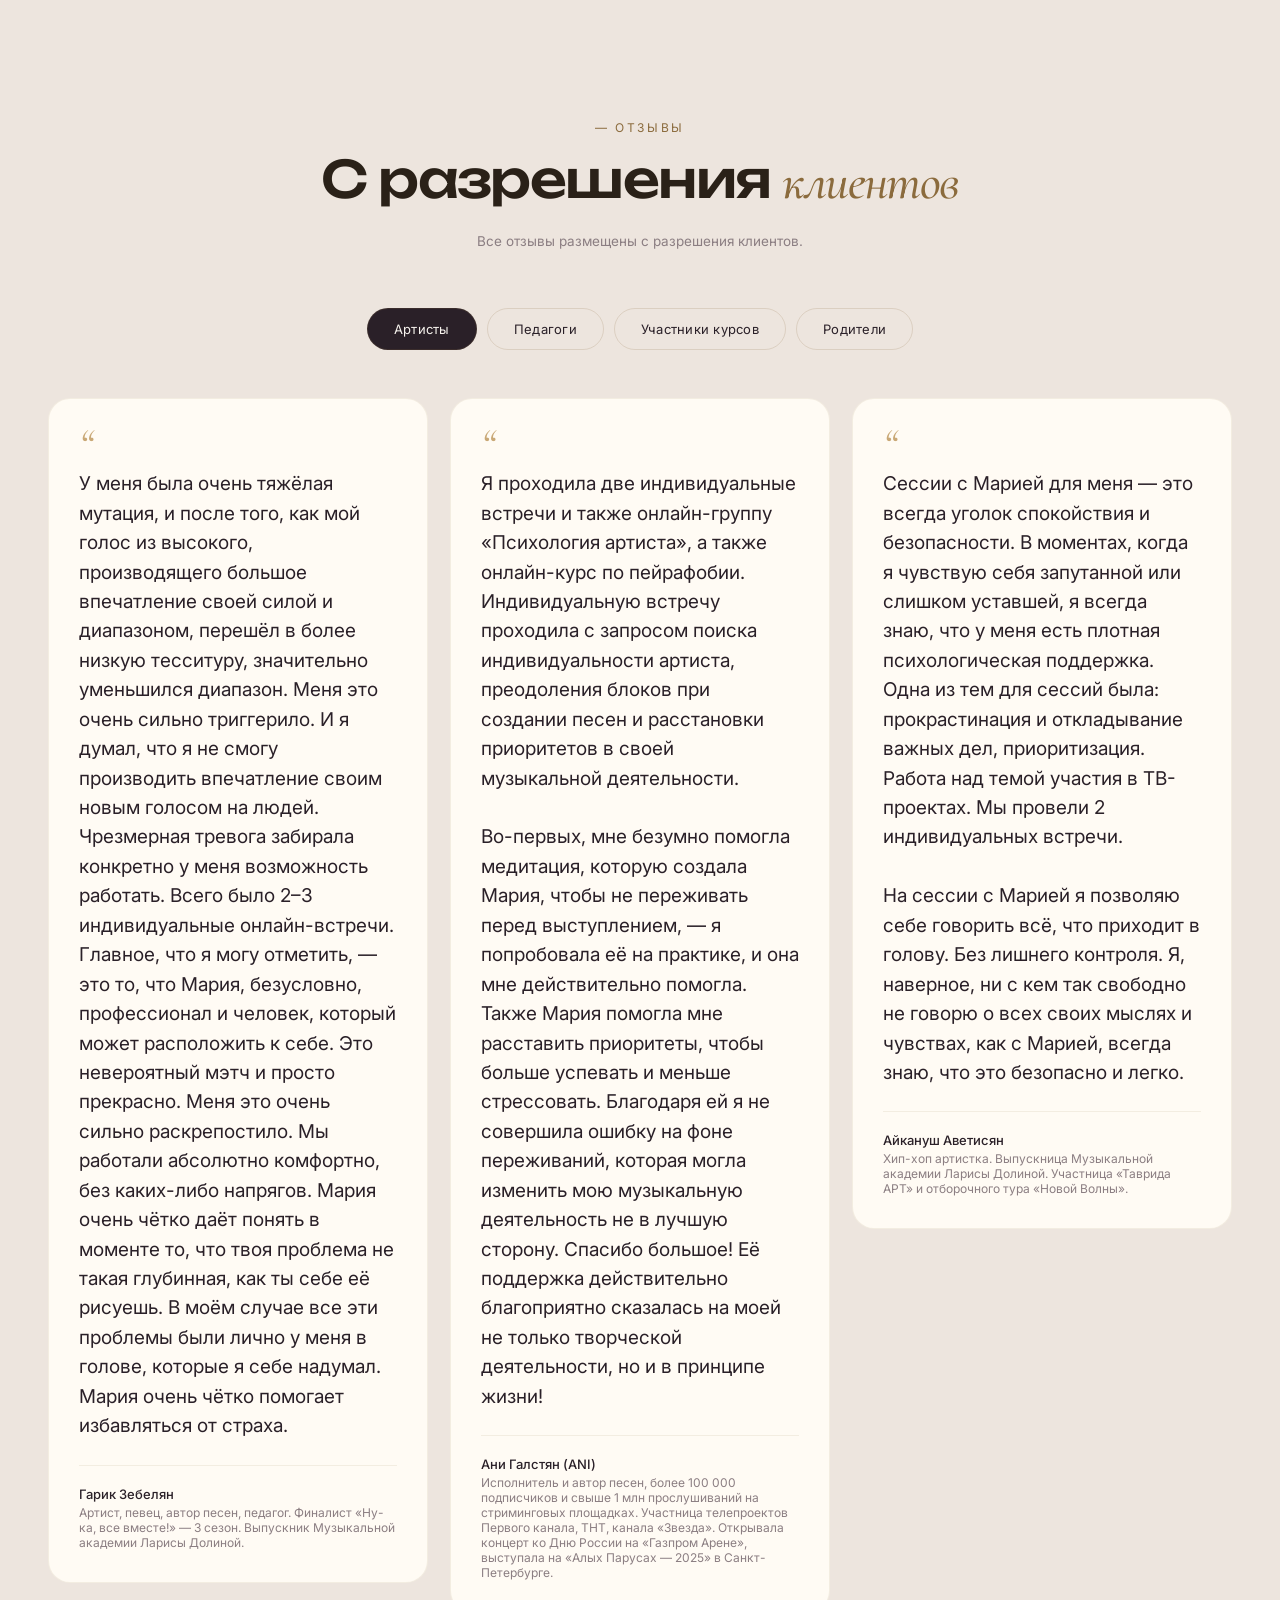
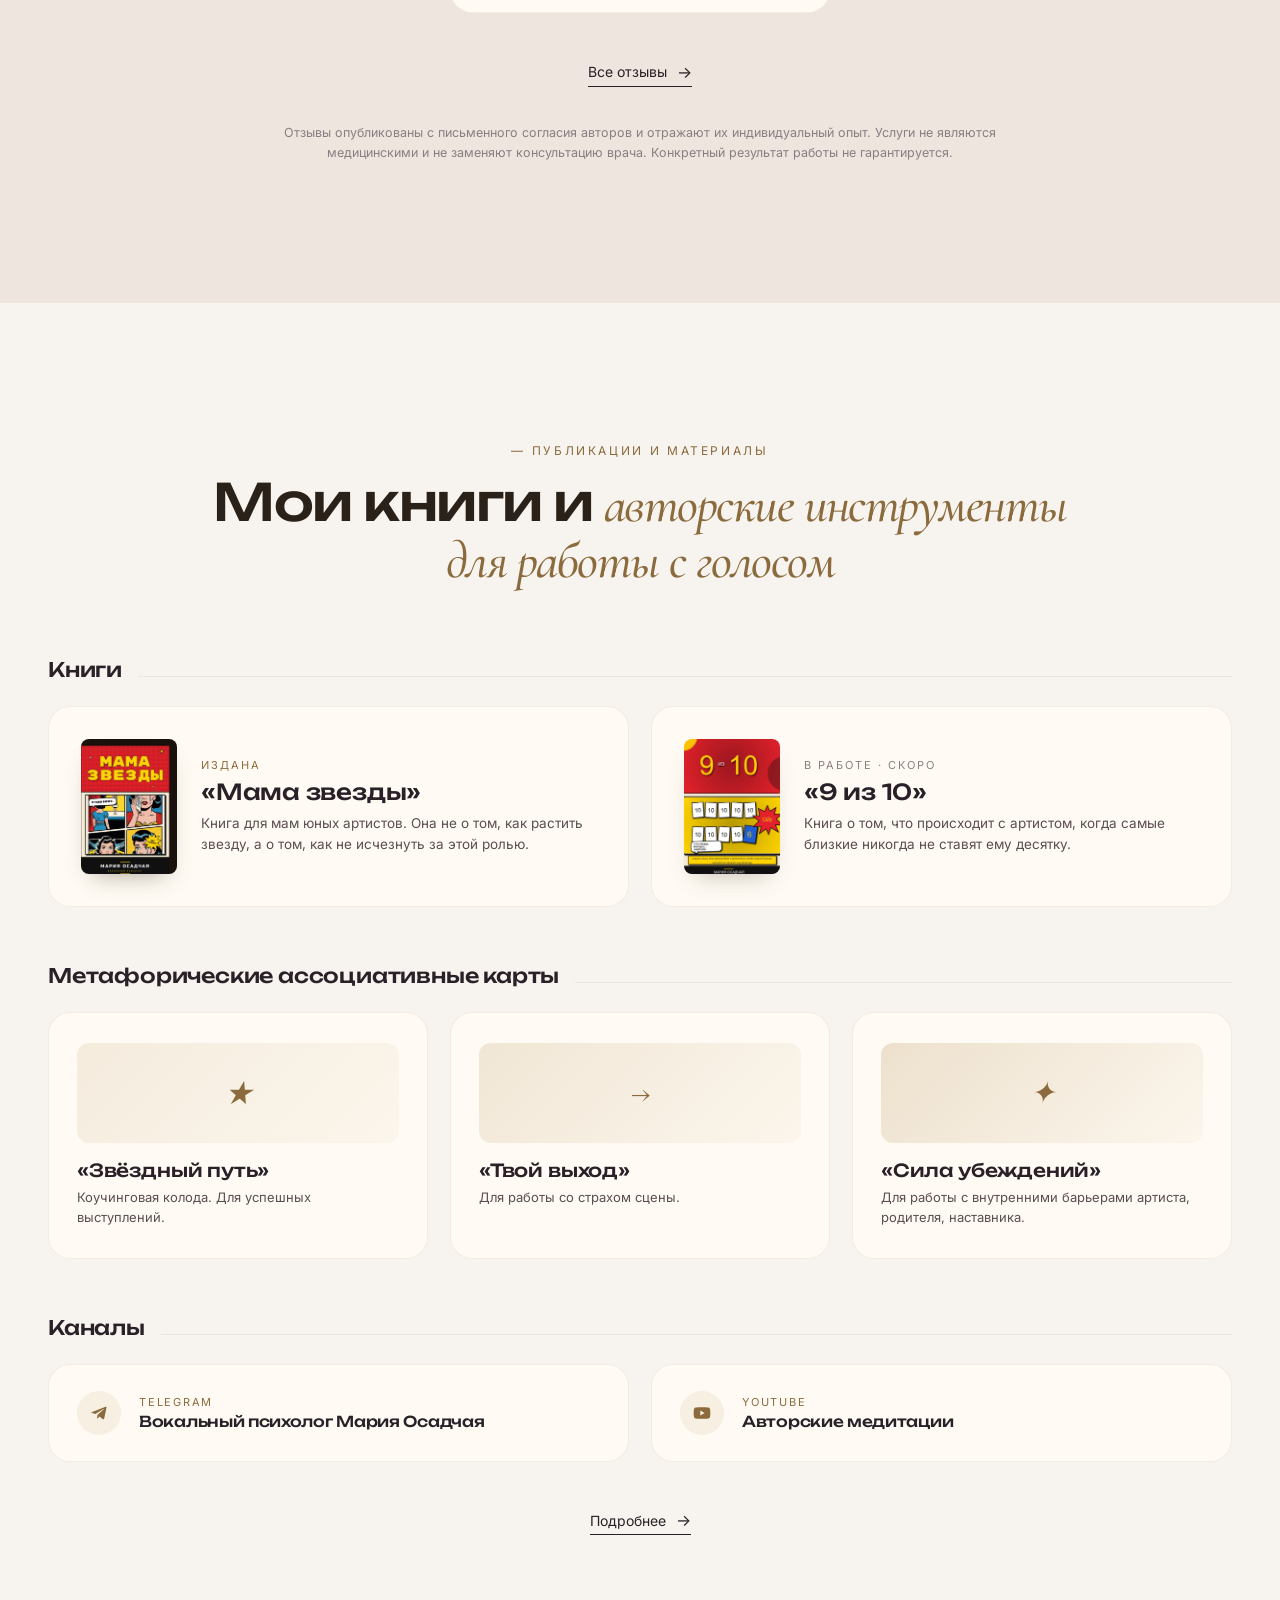
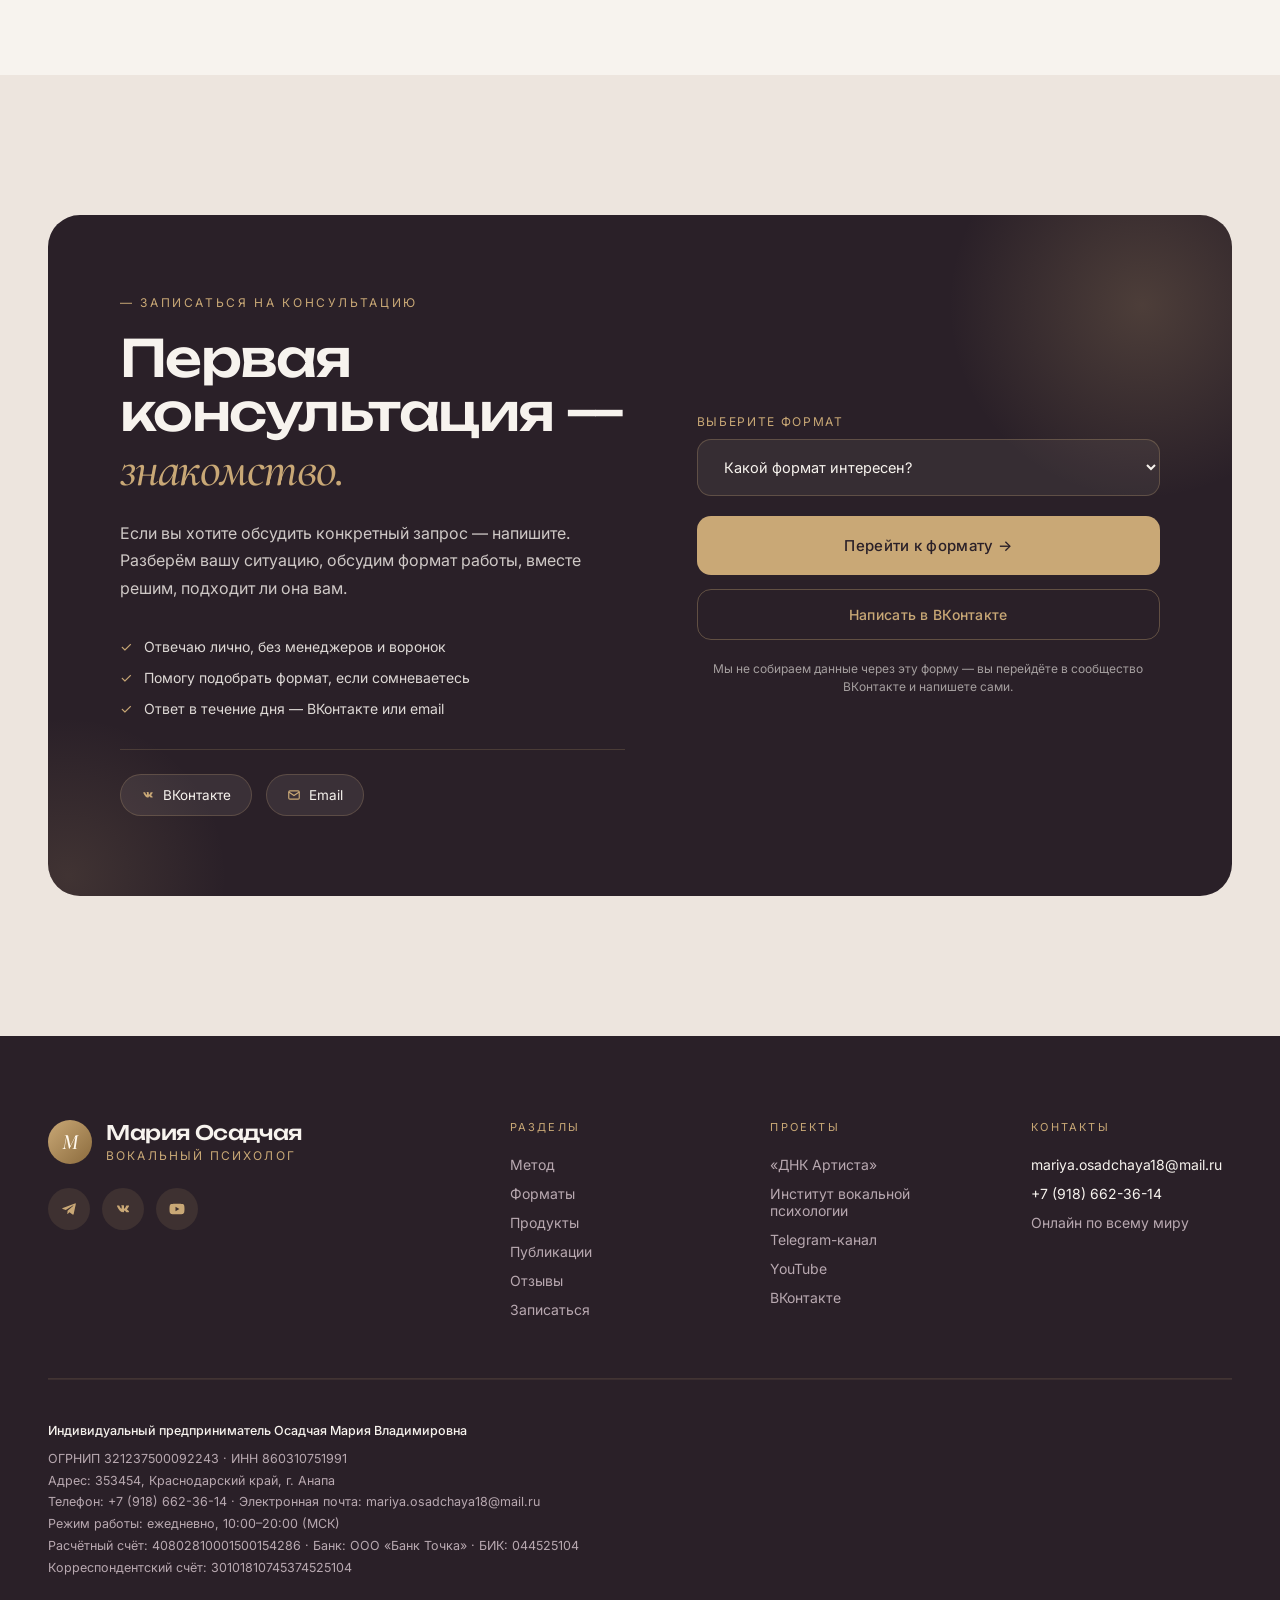
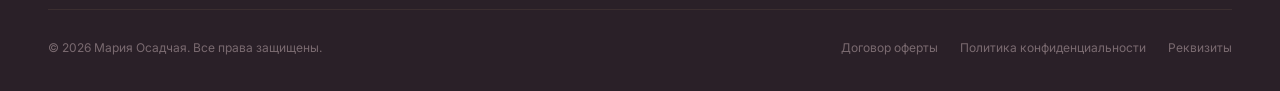
==== commit 2a7827e8: "copy: rewrite «Как проходит работа» — 4 blocks + rename step 04 01 Знакомство — новая формулировка п" ====
--- a/index.html
+++ b/index.html
@@ -947,25 +947,25 @@
         <div style="position: relative; z-index: 1; padding: 0 20px; text-align: center;">
           <div class="display" style="width: 68px; height: 68px; border-radius: 50%; background: var(--bg); border: 1.5px solid var(--accent-soft); color: var(--accent-deep); display: flex; align-items: center; justify-content: center; margin: 0 auto 28px; font-size: 22px; font-weight: 500;">01</div>
           <h3 class="display" style="font-size: 20px; font-weight: 500; letter-spacing: -0.01em; margin: 0 0 14px; line-height: 1.2; color: var(--text);">Знакомство</h3>
-          <p style="font-size: 14.5px; line-height: 1.6; color: var(--text-soft); margin: 0;">Первая встреча — короткая. Разбираем ситуацию, обсуждаем запрос, вместе решаем, подходит ли формат.</p>
+          <p style="font-size: 14.5px; line-height: 1.6; color: var(--text-soft); margin: 0;">Первая короткая встреча. Разбираем ситуацию, обсуждаем запрос и вместе определяем формат для работы.</p>
         </div>
 
         <div style="position: relative; z-index: 1; padding: 0 20px; text-align: center;">
           <div class="display" style="width: 68px; height: 68px; border-radius: 50%; background: var(--bg); border: 1.5px solid var(--accent-soft); color: var(--accent-deep); display: flex; align-items: center; justify-content: center; margin: 0 auto 28px; font-size: 22px; font-weight: 500;">02</div>
           <h3 class="display" style="font-size: 20px; font-weight: 500; letter-spacing: -0.01em; margin: 0 0 14px; line-height: 1.2; color: var(--text);">Диагностика</h3>
-          <p style="font-size: 14.5px; line-height: 1.6; color: var(--text-soft); margin: 0;">Смотрим, что происходит на всех четырёх измерениях голосового состояния. Находим точку входа — то, откуда начать работу.</p>
+          <p style="font-size: 14.5px; line-height: 1.6; color: var(--text-soft); margin: 0;">Смотрим, что происходит на всех четырёх измерениях голосового состояния. Находим точку входа в работу.</p>
         </div>
 
         <div style="position: relative; z-index: 1; padding: 0 20px; text-align: center;">
           <div class="display" style="width: 68px; height: 68px; border-radius: 50%; background: var(--text); border: 1.5px solid var(--text); color: var(--accent-soft); display: flex; align-items: center; justify-content: center; margin: 0 auto 28px; font-size: 22px; font-weight: 500;">03</div>
           <h3 class="display" style="font-size: 20px; font-weight: 500; letter-spacing: -0.01em; margin: 0 0 14px; line-height: 1.2; color: var(--text);">Работа</h3>
-          <p style="font-size: 14.5px; line-height: 1.6; color: var(--text-soft); margin: 0;">Индивидуально или в паре с семьёй. Практические инструменты, домашние задания, обратная связь между сессиями.</p>
+          <p style="font-size: 14.5px; line-height: 1.6; color: var(--text-soft); margin: 0;">Индивидуально или с родителями. Получаете инструменты и рекомендации для самостоятельной работы в рамках решения запроса.</p>
         </div>
 
         <div style="position: relative; z-index: 1; padding: 0 20px; text-align: center;">
           <div class="display" style="width: 68px; height: 68px; border-radius: 50%; background: var(--bg); border: 1.5px solid var(--accent-soft); color: var(--accent-deep); display: flex; align-items: center; justify-content: center; margin: 0 auto 28px; font-size: 22px; font-weight: 500;">04</div>
-          <h3 class="display" style="font-size: 20px; font-weight: 500; letter-spacing: -0.01em; margin: 0 0 14px; line-height: 1.2; color: var(--text);">Закрепление</h3>
-          <p style="font-size: 14.5px; line-height: 1.6; color: var(--text-soft); margin: 0;">Собираем то, что сработало, в личную «карту» — то, к чему клиент возвращается сам, когда уже работает без меня.</p>
+          <h3 class="display" style="font-size: 20px; font-weight: 500; letter-spacing: -0.01em; margin: 0 0 14px; line-height: 1.2; color: var(--text);">Фиксация результата</h3>
+          <p style="font-size: 14.5px; line-height: 1.6; color: var(--text-soft); margin: 0;">Собираем итоги работы в личную «карту».</p>
         </div>
       </div>
     </div>
@@ -1579,28 +1579,39 @@
   </script>
 
   <script>
+    /* Burger menu — event delegation on document, survives DOM re-renders. */
     (function(){
-      var nav = document.getElementById('site-nav');
-      if (!nav) return;
-      var burger = nav.querySelector('.nav__burger');
-      var menu = nav.querySelector('.nav__links');
-      if (!burger || !menu) return;
-      var close = function(){ nav.classList.remove('is-open'); burger.setAttribute('aria-expanded', 'false'); };
-      var open  = function(){ nav.classList.add('is-open'); burger.setAttribute('aria-expanded', 'true'); };
-      burger.addEventListener('click', function(ev){
-        ev.stopPropagation();
-        if (nav.classList.contains('is-open')) close(); else open();
+      var closeOpenNav = function(exceptNav){
+        document.querySelectorAll('.nav.is-open').forEach(function(n){
+          if (n === exceptNav) return;
+          n.classList.remove('is-open');
+          var b = n.querySelector('.nav__burger');
+          if (b) b.setAttribute('aria-expanded', 'false');
+        });
+      };
+      document.addEventListener('click', function(ev){
+        var burger = ev.target.closest ? ev.target.closest('.nav__burger') : null;
+        if (burger) {
+          ev.preventDefault();
+          ev.stopPropagation();
+          var nav = burger.closest('.nav');
+          if (!nav) return;
+          var willOpen = !nav.classList.contains('is-open');
+          nav.classList.toggle('is-open', willOpen);
+          burger.setAttribute('aria-expanded', willOpen ? 'true' : 'false');
+          return;
+        }
+        var link = ev.target.closest ? ev.target.closest('.nav__links a') : null;
+        if (link) {
+          closeOpenNav(null);
+          return;
+        }
+        var openNav = document.querySelector('.nav.is-open');
+        if (openNav && !openNav.contains(ev.target)) closeOpenNav(null);
       });
-      menu.addEventListener('click', function(ev){
-        var t = ev.target;
-        while (t && t !== menu) { if (t.tagName === 'A') { close(); break; } t = t.parentNode; }
+      document.addEventListener('keydown', function(ev){
+        if (ev.key === 'Escape') closeOpenNav(null);
       });
-      document.addEventListener('click', function(ev){
-        if (!nav.classList.contains('is-open')) return;
-        if (nav.contains(ev.target)) return;
-        close();
-      });
-      document.addEventListener('keydown', function(ev){ if (ev.key === 'Escape') close(); });
     })();
   </script>
 </body>
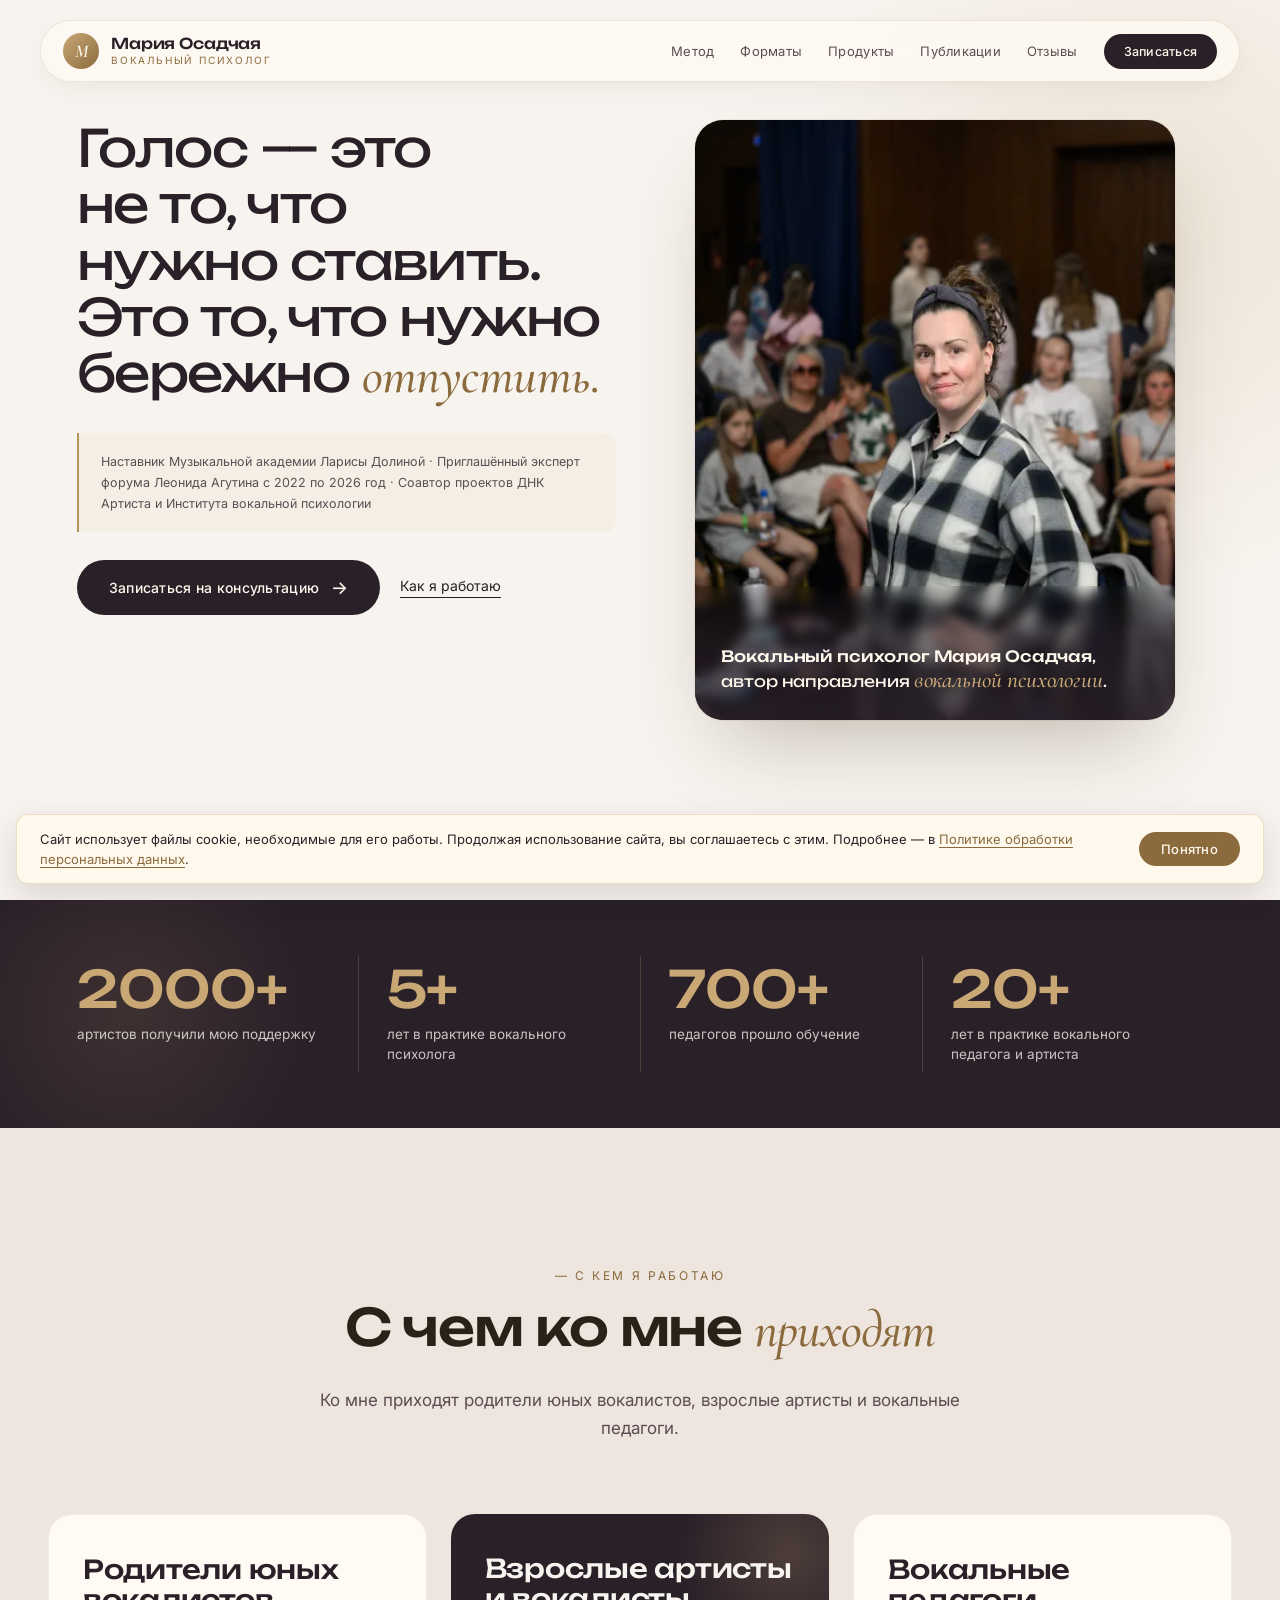
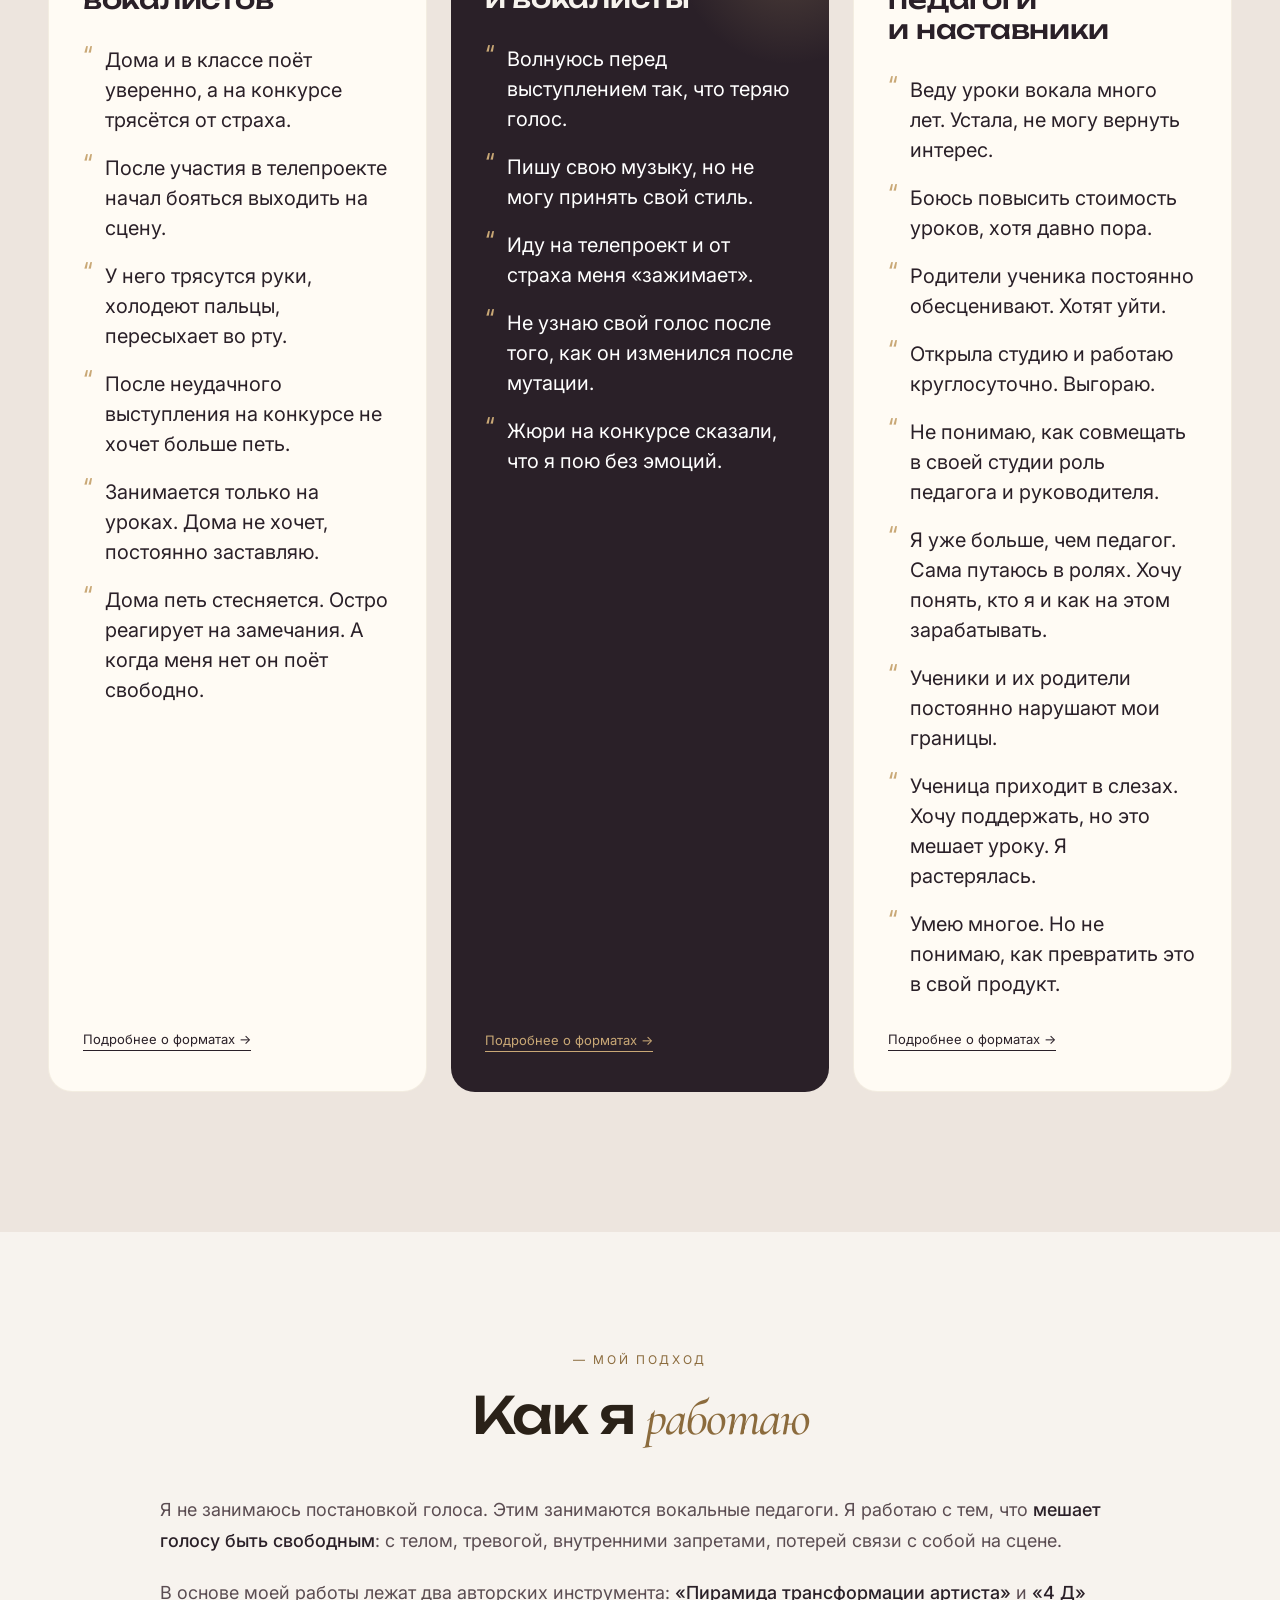
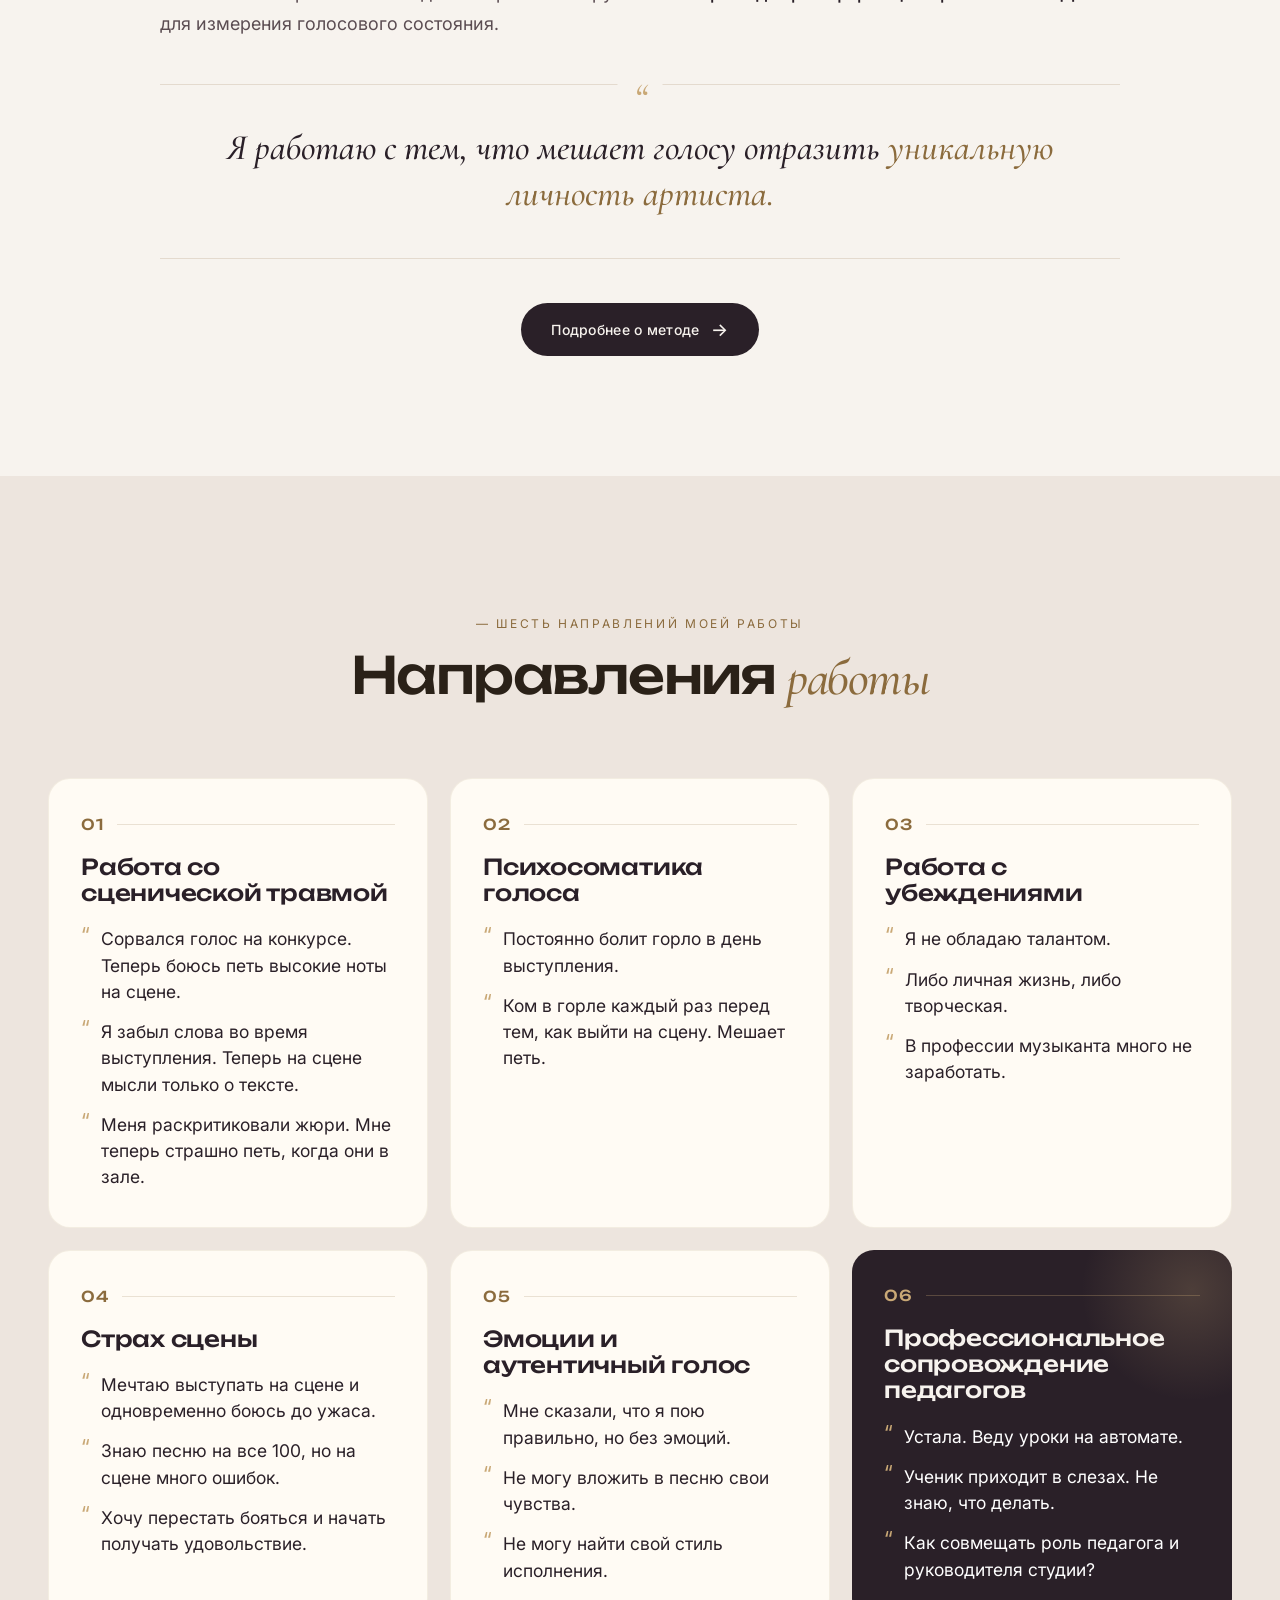
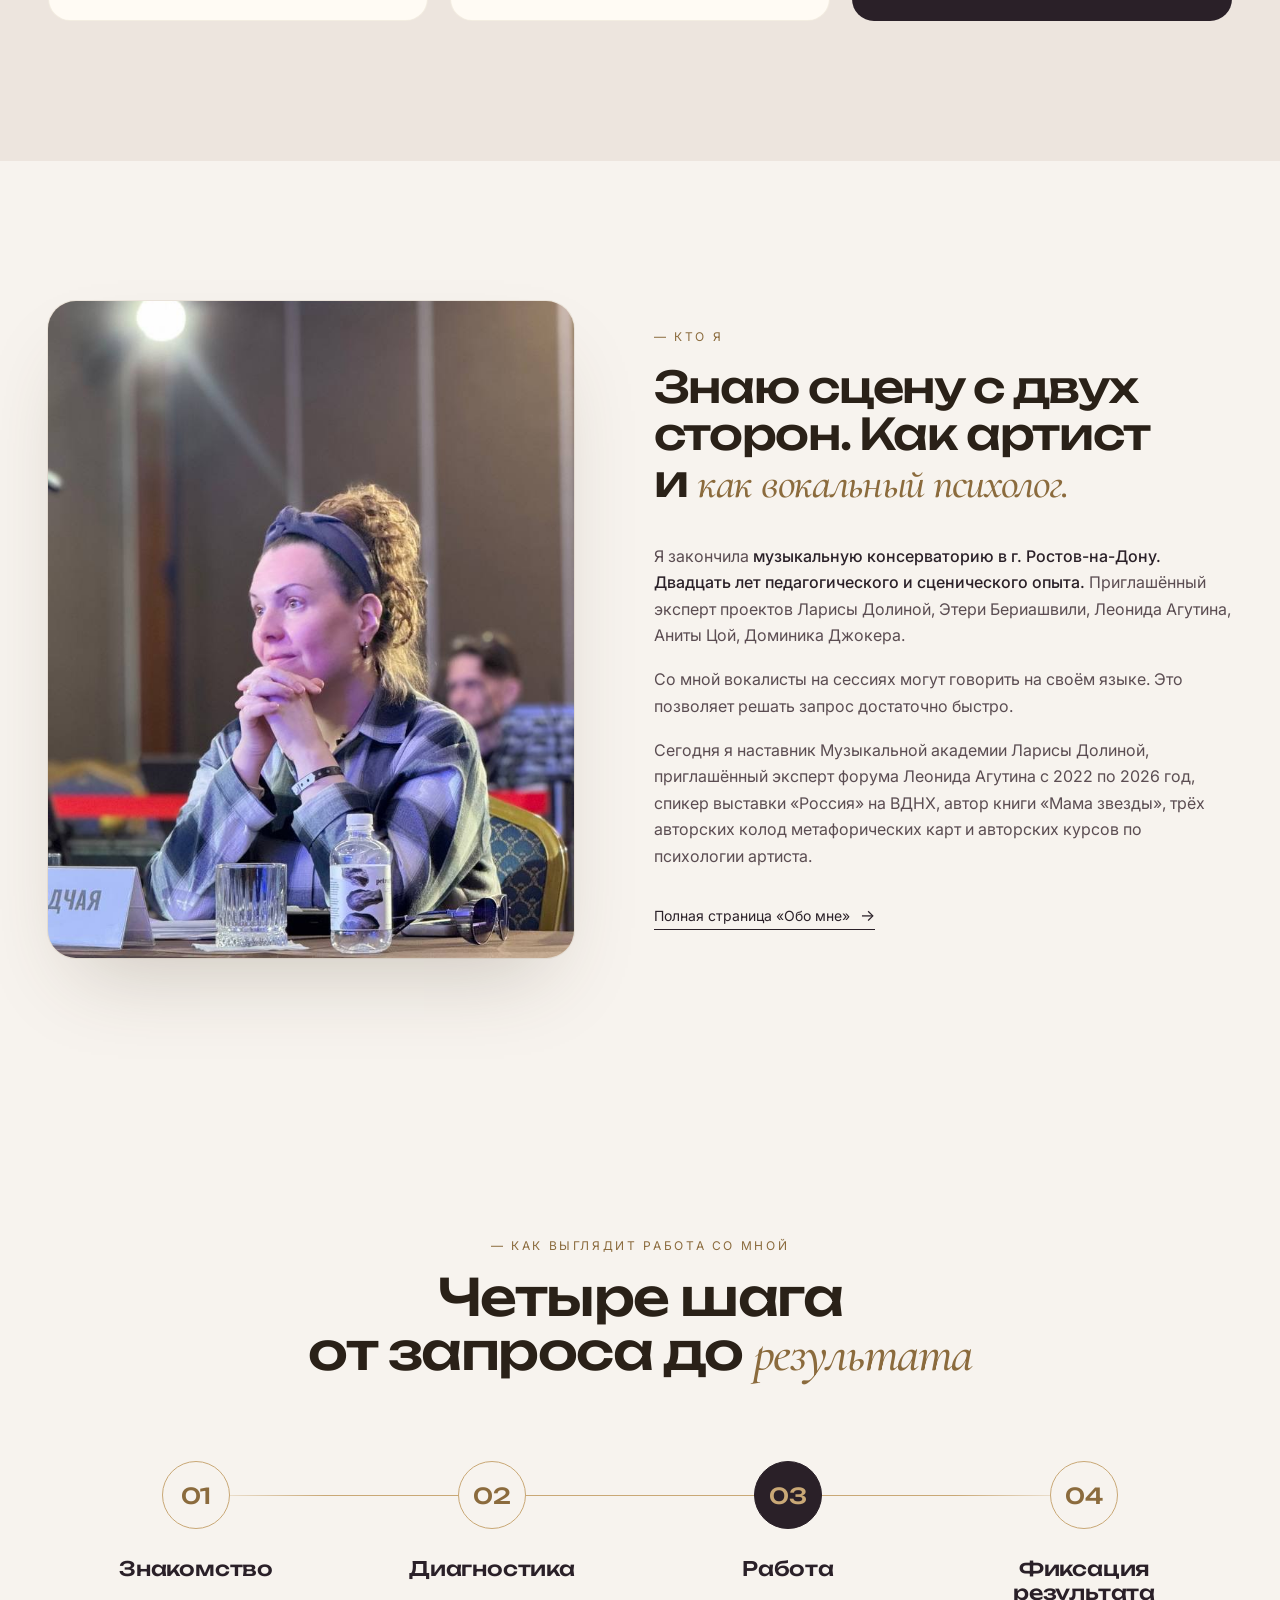
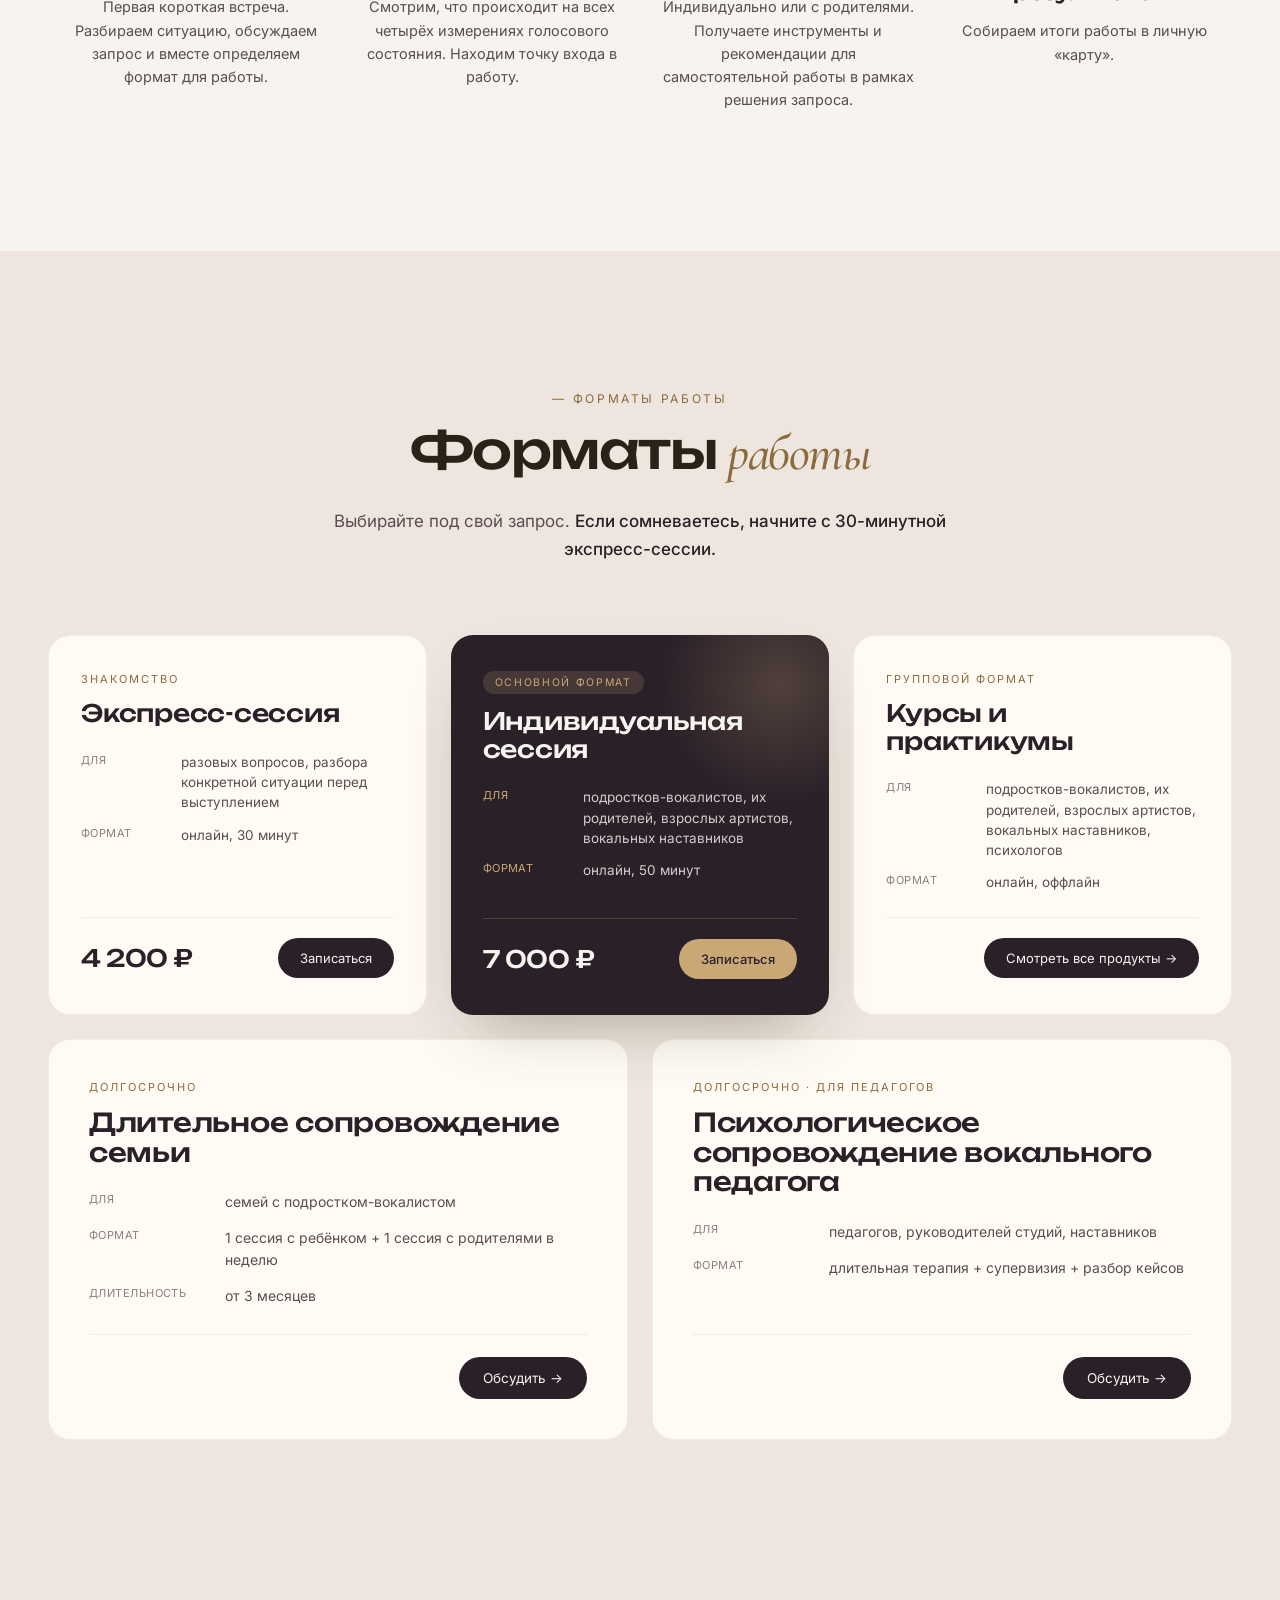
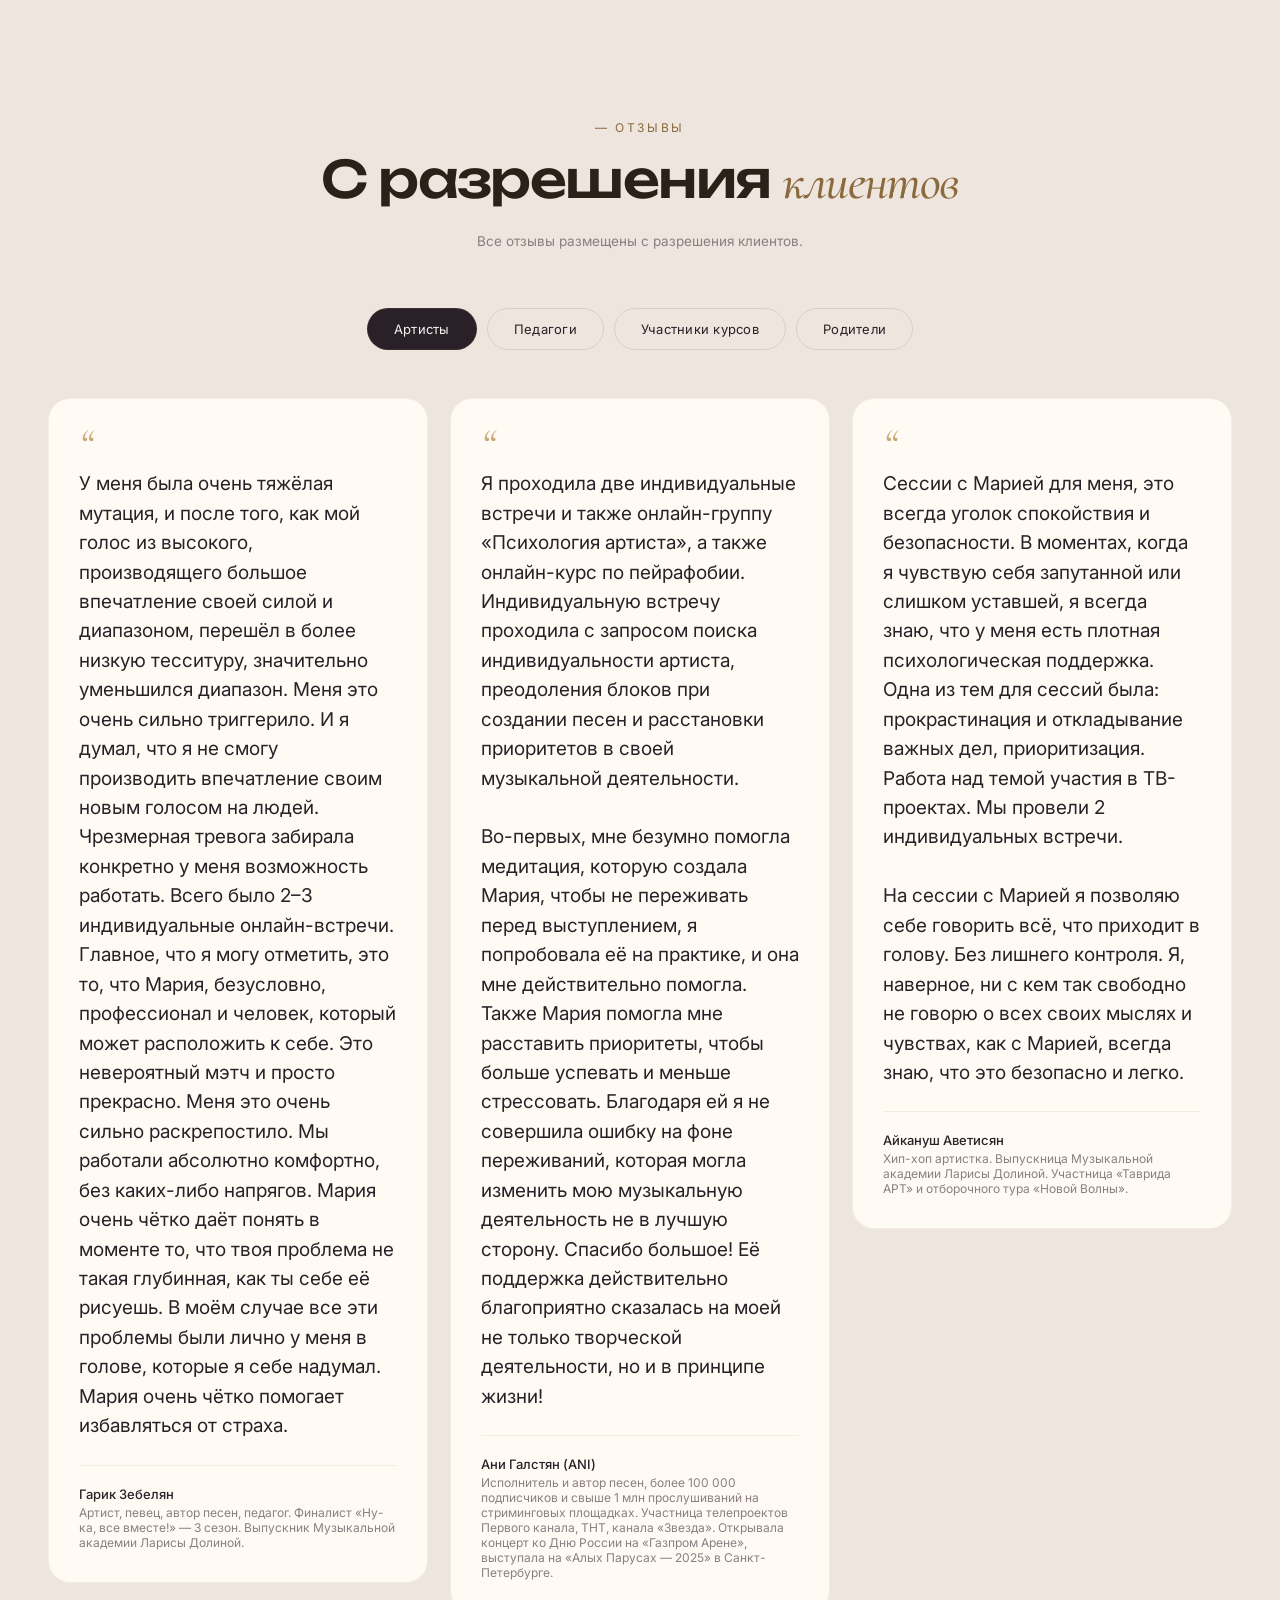
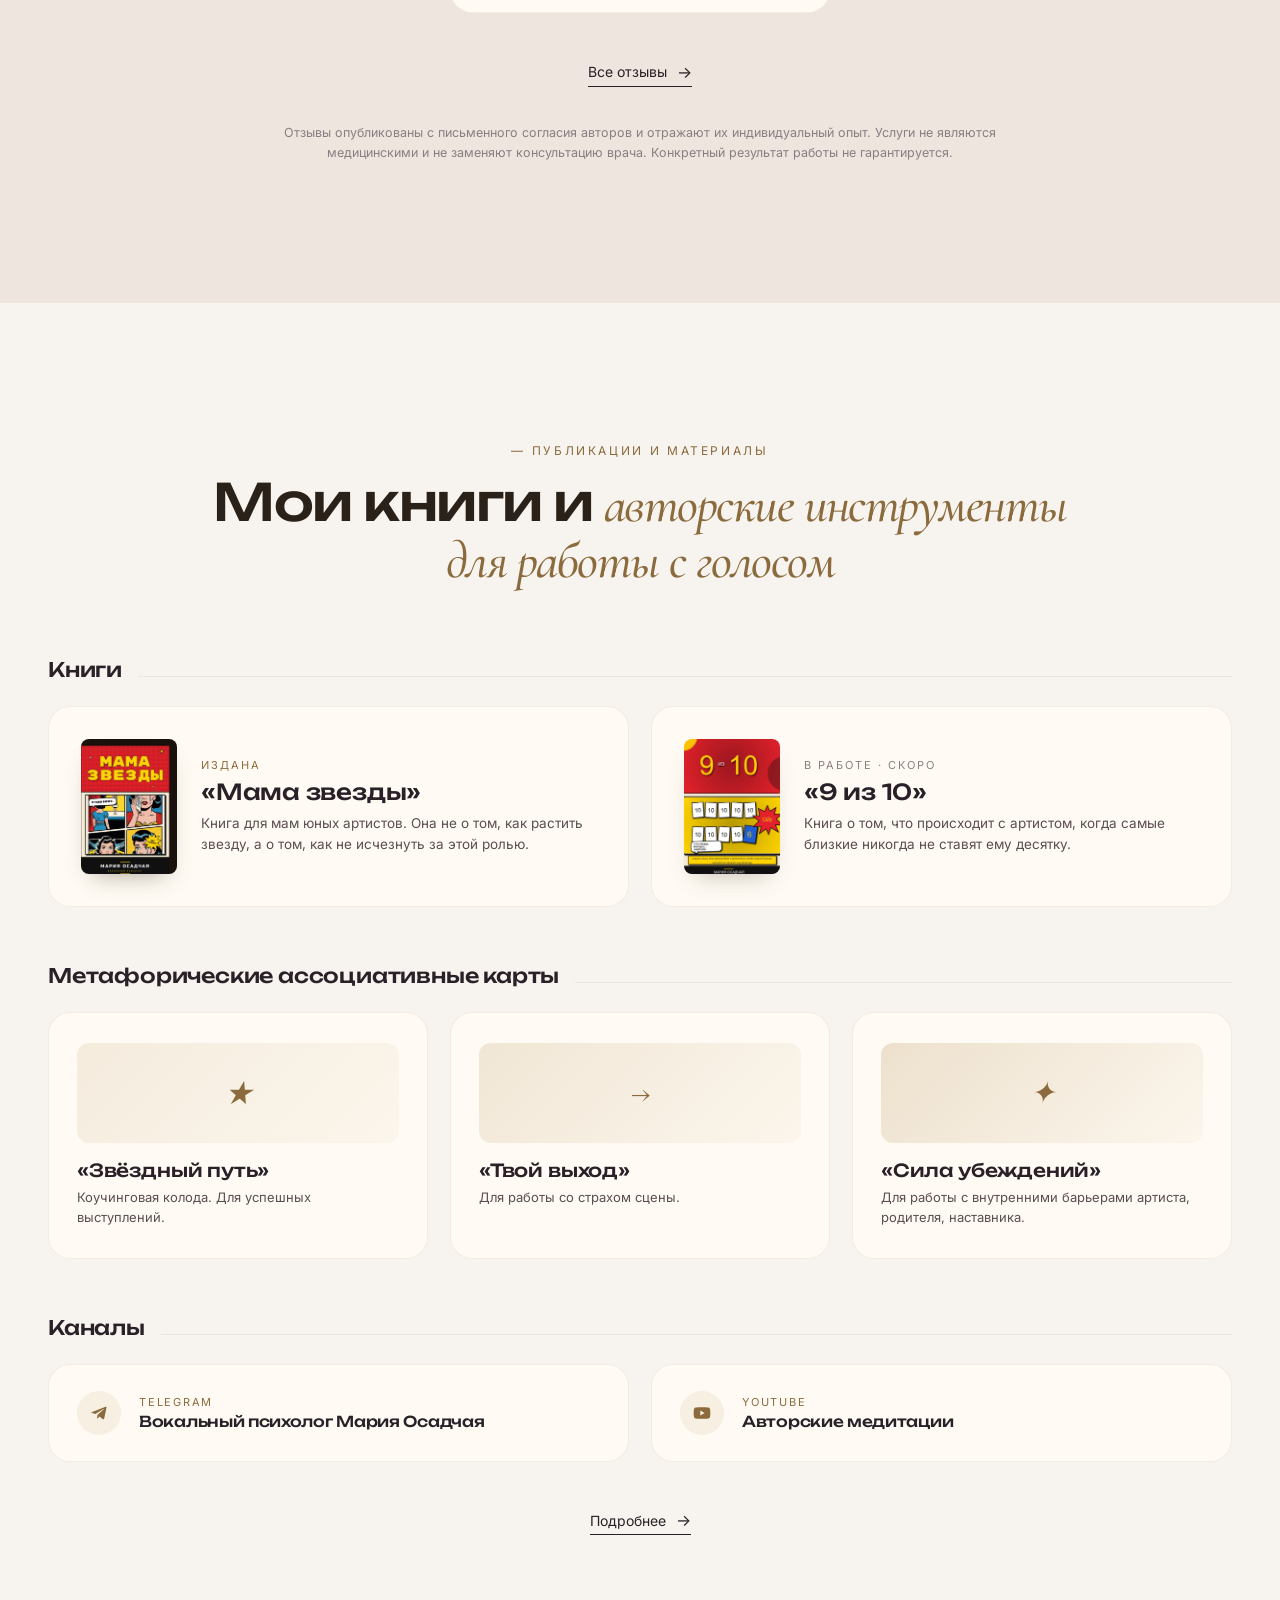
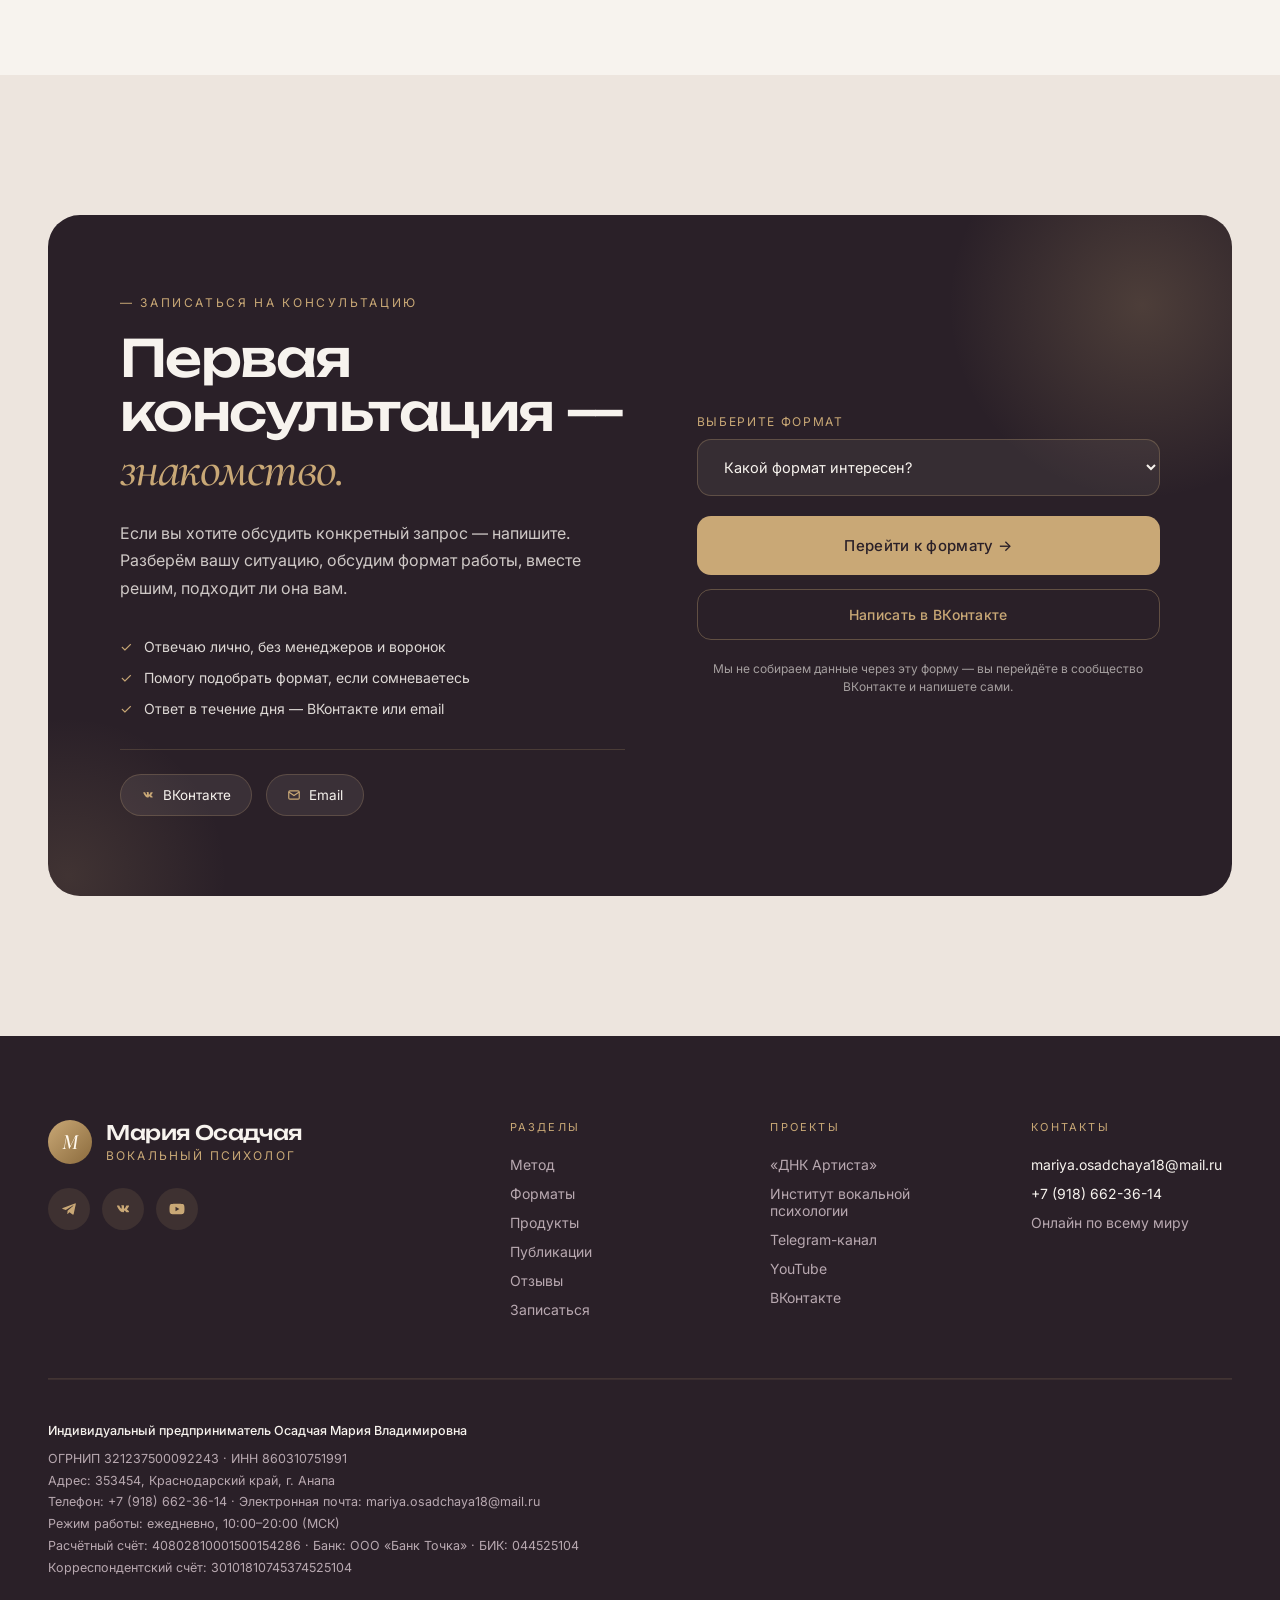
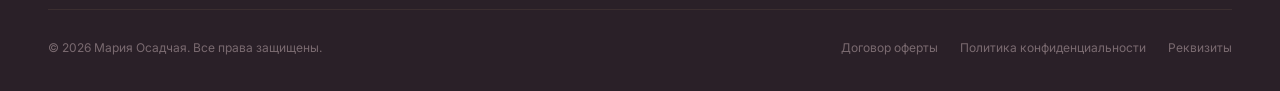
==== commit 98e28a76: "copy: batch text edits per Maria's review index.html: - «Дома петь стесняется. … А когда меня нет — " ====
--- a/index.html
+++ b/index.html
@@ -643,7 +643,7 @@
             </li>
             <li style="font-family: var(--font-body); font-size: 20px; line-height: 1.5; color: var(--text); font-weight: 400; padding-left: 22px; position: relative;">
               <span style="position: absolute; left: 0; top: -2px; color: var(--accent-soft); font-size: 26px; line-height: 1;">“</span>
-              Дома петь стесняется. Остро реагирует на замечания. А когда меня нет&nbsp;— поёт свободно.
+              Дома петь стесняется. Остро реагирует на замечания. А когда меня нет он поёт свободно.
             </li>
           </ul>
           <a href="formats.html" style="margin-top: auto; align-self: flex-start; font-size: 13px; color: var(--text); border-bottom: 1px solid var(--text); padding-bottom: 3px; transition: color 0.2s, border-color 0.2s;" style-hover="{ color: 'var(--accent-deep)', 'border-color': 'var(--accent-deep)' }">Подробнее о форматах&nbsp;→</a>
@@ -737,10 +737,10 @@
       </h2>
       <div style="font-size: 18px; line-height: 1.75; color: var(--text-soft); margin: 0 0 44px; text-align: left; display: flex; flex-direction: column; gap: 20px;">
         <p style="margin: 0;">
-          Я не занимаюсь постановкой голоса — этим занимаются вокальные педагоги. Я работаю с тем, что <strong style="color: var(--text); font-weight: 500;">мешает голосу быть свободным</strong>: с телом, тревогой, внутренними запретами, потерей связи с собой на сцене.
+          Я не занимаюсь постановкой голоса. Этим занимаются вокальные педагоги. Я работаю с тем, что <strong style="color: var(--text); font-weight: 500;">мешает голосу быть свободным</strong>: с телом, тревогой, внутренними запретами, потерей связи с собой на сцене.
         </p>
         <p style="margin: 0;">
-          В основе моей работы — два авторских инструмента: <strong style="color: var(--text); font-weight: 500;">«Пирамида трансформации артиста»</strong> и <strong style="color: var(--text); font-weight: 500;">«4&nbsp;Д»</strong> — четыре измерения голосового состояния.
+          В основе моей работы лежат два авторских инструмента: <strong style="color: var(--text); font-weight: 500;">«Пирамида трансформации артиста»</strong> и <strong style="color: var(--text); font-weight: 500;">«4&nbsp;Д»</strong> для измерения голосового состояния.
         </p>
       </div>
       <blockquote class="serif" style="font-family: var(--font-italic); font-style: italic; font-size: clamp(1.6rem, 2.8vw, 2.4rem); line-height: 1.3; font-weight: 500; color: var(--text); margin: 0 0 44px; padding: 40px 32px; border-top: 1px solid var(--border); border-bottom: 1px solid var(--border); position: relative;">
@@ -915,7 +915,7 @@
       <div>
         <div style="font-size: 12px; letter-spacing: 0.22em; color: var(--accent-deep); text-transform: uppercase; margin-bottom: 20px;">— Кто я</div>
         <h2 class="display" style="font-size: clamp(1.8rem, 3.4vw, 3rem); line-height: 1.08; font-weight: 500; letter-spacing: -0.03em; margin: 0 0 36px; text-wrap: balance;">
-          Знаю сцену с двух сторон&nbsp;— как артист и <em class="serif" style="font-style: italic; font-weight: 500; color: var(--accent-deep);">как вокальный психолог.</em>
+          Знаю сцену с двух сторон. Как артист и <em class="serif" style="font-style: italic; font-weight: 500; color: var(--accent-deep);">как вокальный психолог.</em>
         </h2>
         <div style="display: flex; flex-direction: column; gap: 18px; font-size: 16px; line-height: 1.65; color: var(--text-soft);">
           <p style="margin: 0;">Я закончила <strong style="color: var(--text); font-weight: 500;">музыкальную консерваторию в&nbsp;г.&nbsp;Ростов-на-Дону.</strong> <strong style="color: var(--text); font-weight: 500;">Двадцать лет педагогического и сценического опыта.</strong> Приглашённый эксперт проектов Ларисы Долиной, Этери Бериашвили, Леонида Агутина, Аниты Цой, Доминика Джокера.</p>
@@ -979,7 +979,7 @@
         <h2 class="display" style="font-size: clamp(2rem, 4vw, 3.6rem); line-height: 1.05; font-weight: 500; margin: 0 auto 26px; letter-spacing: -0.03em; max-width: 900px;">
           Форматы <em class="serif" style="font-style: italic; font-weight: 500; color: var(--accent-deep);">работы</em>
         </h2>
-        <p style="font-size: 17px; line-height: 1.65; color: var(--text-soft); max-width: 680px; margin: 0 auto;">Выбирайте по запросу и глубине. <strong style="color: var(--text); font-weight: 500;">Если сомневаетесь — начните с экспресс-сессии</strong>: 30 минут, чтобы понять, подходит ли формат.</p>
+        <p style="font-size: 17px; line-height: 1.65; color: var(--text-soft); max-width: 680px; margin: 0 auto;">Выбирайте под свой запрос. <strong style="color: var(--text); font-weight: 500;">Если сомневаетесь, начните с 30-минутной экспресс-сессии.</strong></p>
       </div>
 
       <div style="display: grid; grid-template-columns: repeat(6, 1fr); gap: 24px;">
@@ -1124,7 +1124,7 @@
         </article>
         <article style="background: var(--bg-cream-card); border-radius: 22px; padding: 32px 30px; border: 1px solid var(--border-soft); display: flex; flex-direction: column;">
           <div class="serif" style="font-size: 44px; line-height: 0.6; color: var(--accent-soft); font-style: italic; height: 18px;">“</div>
-          <p class="serif" style="font-family: var(--font-body); font-size: 19px; line-height: 1.55; color: var(--text); font-weight: 400; margin: 20px 0 24px;">Мария — единственный специалист, который слышал не только дочь, но и меня. Без её помощи мы бы не дошли до финала.</p>
+          <p class="serif" style="font-family: var(--font-body); font-size: 19px; line-height: 1.55; color: var(--text); font-weight: 400; margin: 20px 0 24px;">Мария, единственный специалист, который услышала не только дочь, но и меня. Без её помощи мы бы не дошли до финала.</p>
           <div style="margin-top: auto; padding-top: 20px; border-top: 1px solid var(--border-soft); font-size: 13px; color: var(--text-soft);">
             <div style="font-weight: 500; color: var(--text);">Ирина, мама юной вокалистки</div>
             <div style="margin-top: 3px; font-size: 12px; color: var(--text-mute);">Длительное сопровождение семьи</div>
@@ -1144,7 +1144,7 @@
       <div class="reviews__panel" data-panel="artists" style="display: grid; grid-template-columns: repeat(3, 1fr); gap: 22px; align-items: start;">
         <article style="background: var(--bg-cream-card); border-radius: 22px; padding: 32px 30px; border: 1px solid var(--border-soft); display: flex; flex-direction: column;">
           <div class="serif" style="font-size: 44px; line-height: 0.6; color: var(--accent-soft); font-style: italic; height: 18px;">“</div>
-          <p class="serif" style="font-family: var(--font-body); font-size: 19px; line-height: 1.55; color: var(--text); font-weight: 400; margin: 20px 0 24px;">У меня была очень тяжёлая мутация, и после того, как мой голос из высокого, производящего большое впечатление своей силой и диапазоном, перешёл в более низкую тесситуру, значительно уменьшился диапазон. Меня это очень сильно триггерило. И я думал, что я не смогу производить впечатление своим новым голосом на людей. Чрезмерная тревога забирала конкретно у меня возможность работать. Всего было 2–3 индивидуальные онлайн-встречи. Главное, что я могу отметить, — это то, что Мария, безусловно, профессионал и человек, который может расположить к себе. Это невероятный мэтч и просто прекрасно. Меня это очень сильно раскрепостило. Мы работали абсолютно комфортно, без каких-либо напрягов. Мария очень чётко даёт понять в моменте то, что твоя проблема не такая глубинная, как ты себе её рисуешь. В моём случае все эти проблемы были лично у меня в голове, которые я себе надумал. Мария очень чётко помогает избавляться от страха.</p>
+          <p class="serif" style="font-family: var(--font-body); font-size: 19px; line-height: 1.55; color: var(--text); font-weight: 400; margin: 20px 0 24px;">У меня была очень тяжёлая мутация, и после того, как мой голос из высокого, производящего большое впечатление своей силой и диапазоном, перешёл в более низкую тесситуру, значительно уменьшился диапазон. Меня это очень сильно триггерило. И я думал, что я не смогу производить впечатление своим новым голосом на людей. Чрезмерная тревога забирала конкретно у меня возможность работать. Всего было 2–3 индивидуальные онлайн-встречи. Главное, что я могу отметить, это то, что Мария, безусловно, профессионал и человек, который может расположить к себе. Это невероятный мэтч и просто прекрасно. Меня это очень сильно раскрепостило. Мы работали абсолютно комфортно, без каких-либо напрягов. Мария очень чётко даёт понять в моменте то, что твоя проблема не такая глубинная, как ты себе её рисуешь. В моём случае все эти проблемы были лично у меня в голове, которые я себе надумал. Мария очень чётко помогает избавляться от страха.</p>
           <div style="margin-top: auto; padding-top: 20px; border-top: 1px solid var(--border-soft); font-size: 13px; color: var(--text-soft);">
             <div style="font-weight: 500; color: var(--text);">Гарик Зебелян</div>
             <div style="margin-top: 3px; font-size: 12px; color: var(--text-mute);">Артист, певец, автор песен, педагог. Финалист «Ну-ка, все вместе!» — 3 сезон. Выпускник Музыкальной академии Ларисы Долиной.</div>
@@ -1152,7 +1152,7 @@
         </article>
         <article style="background: var(--bg-cream-card); border-radius: 22px; padding: 32px 30px; border: 1px solid var(--border-soft); display: flex; flex-direction: column;">
           <div class="serif" style="font-size: 44px; line-height: 0.6; color: var(--accent-soft); font-style: italic; height: 18px;">“</div>
-          <p class="serif" style="font-family: var(--font-body); font-size: 19px; line-height: 1.55; color: var(--text); font-weight: 400; margin: 20px 0 24px;">Я проходила две индивидуальные встречи и также онлайн-группу «Психология артиста», а также онлайн-курс по пейрафобии. Индивидуальную встречу проходила с запросом поиска индивидуальности артиста, преодоления блоков при создании песен и расстановки приоритетов в своей музыкальной деятельности.<br><br>Во-первых, мне безумно помогла медитация, которую создала Мария, чтобы не переживать перед выступлением, — я попробовала её на практике, и она мне действительно помогла. Также Мария помогла мне расставить приоритеты, чтобы больше успевать и меньше стрессовать. Благодаря ей я не совершила ошибку на фоне переживаний, которая могла изменить мою музыкальную деятельность не в лучшую сторону. Спасибо большое! Её поддержка действительно благоприятно сказалась на моей не только творческой деятельности, но и в принципе жизни!</p>
+          <p class="serif" style="font-family: var(--font-body); font-size: 19px; line-height: 1.55; color: var(--text); font-weight: 400; margin: 20px 0 24px;">Я проходила две индивидуальные встречи и также онлайн-группу «Психология артиста», а также онлайн-курс по пейрафобии. Индивидуальную встречу проходила с запросом поиска индивидуальности артиста, преодоления блоков при создании песен и расстановки приоритетов в своей музыкальной деятельности.<br><br>Во-первых, мне безумно помогла медитация, которую создала Мария, чтобы не переживать перед выступлением, я попробовала её на практике, и она мне действительно помогла. Также Мария помогла мне расставить приоритеты, чтобы больше успевать и меньше стрессовать. Благодаря ей я не совершила ошибку на фоне переживаний, которая могла изменить мою музыкальную деятельность не в лучшую сторону. Спасибо большое! Её поддержка действительно благоприятно сказалась на моей не только творческой деятельности, но и в принципе жизни!</p>
           <div style="margin-top: auto; padding-top: 20px; border-top: 1px solid var(--border-soft); font-size: 13px; color: var(--text-soft);">
             <div style="font-weight: 500; color: var(--text);">Ани Галстян (ANI)</div>
             <div style="margin-top: 3px; font-size: 12px; color: var(--text-mute);">Исполнитель и автор песен, более 100 000 подписчиков и свыше 1 млн прослушиваний на стриминговых площадках. Участница телепроектов Первого канала, ТНТ, канала «Звезда». Открывала концерт ко Дню России на «Газпром Арене», выступала на «Алых Парусах — 2025» в Санкт-Петербурге.</div>
@@ -1160,7 +1160,7 @@
         </article>
         <article style="background: var(--bg-cream-card); border-radius: 22px; padding: 32px 30px; border: 1px solid var(--border-soft); display: flex; flex-direction: column;">
           <div class="serif" style="font-size: 44px; line-height: 0.6; color: var(--accent-soft); font-style: italic; height: 18px;">“</div>
-          <p class="serif" style="font-family: var(--font-body); font-size: 19px; line-height: 1.55; color: var(--text); font-weight: 400; margin: 20px 0 24px;">Сессии с Марией для меня — это всегда уголок спокойствия и безопасности. В моментах, когда я чувствую себя запутанной или слишком уставшей, я всегда знаю, что у меня есть плотная психологическая поддержка. Одна из тем для сессий была: прокрастинация и откладывание важных дел, приоритизация. Работа над темой участия в ТВ-проектах. Мы провели 2 индивидуальных встречи.<br><br>На сессии с Марией я позволяю себе говорить всё, что приходит в голову. Без лишнего контроля. Я, наверное, ни с кем так свободно не говорю о всех своих мыслях и чувствах, как с Марией, всегда знаю, что это безопасно и легко.</p>
+          <p class="serif" style="font-family: var(--font-body); font-size: 19px; line-height: 1.55; color: var(--text); font-weight: 400; margin: 20px 0 24px;">Сессии с Марией для меня, это всегда уголок спокойствия и безопасности. В моментах, когда я чувствую себя запутанной или слишком уставшей, я всегда знаю, что у меня есть плотная психологическая поддержка. Одна из тем для сессий была: прокрастинация и откладывание важных дел, приоритизация. Работа над темой участия в ТВ-проектах. Мы провели 2 индивидуальных встречи.<br><br>На сессии с Марией я позволяю себе говорить всё, что приходит в голову. Без лишнего контроля. Я, наверное, ни с кем так свободно не говорю о всех своих мыслях и чувствах, как с Марией, всегда знаю, что это безопасно и легко.</p>
           <div style="margin-top: auto; padding-top: 20px; border-top: 1px solid var(--border-soft); font-size: 13px; color: var(--text-soft);">
             <div style="font-weight: 500; color: var(--text);">Айкануш Аветисян</div>
             <div style="margin-top: 3px; font-size: 12px; color: var(--text-mute);">Хип-хоп артистка. Выпускница Музыкальной академии Ларисы Долиной. Участница «Таврида АРТ» и отборочного тура «Новой Волны».</div>
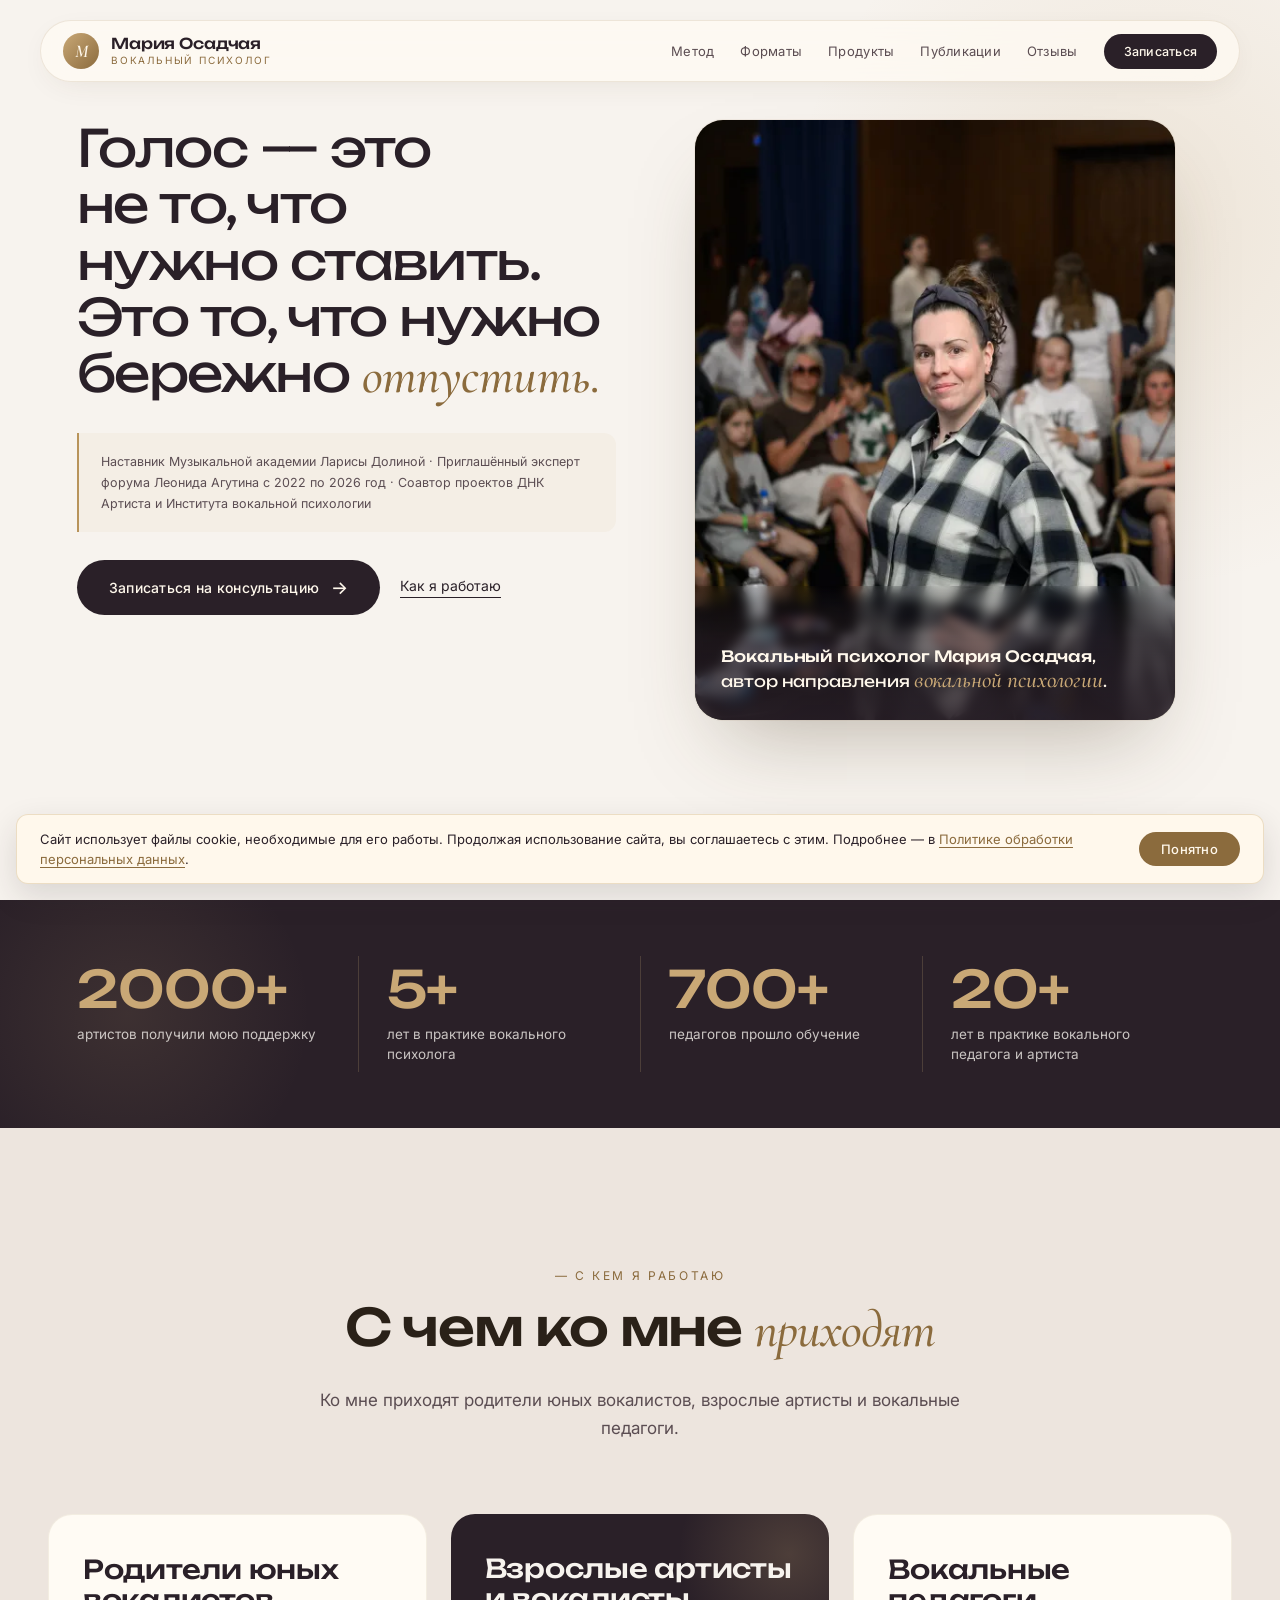
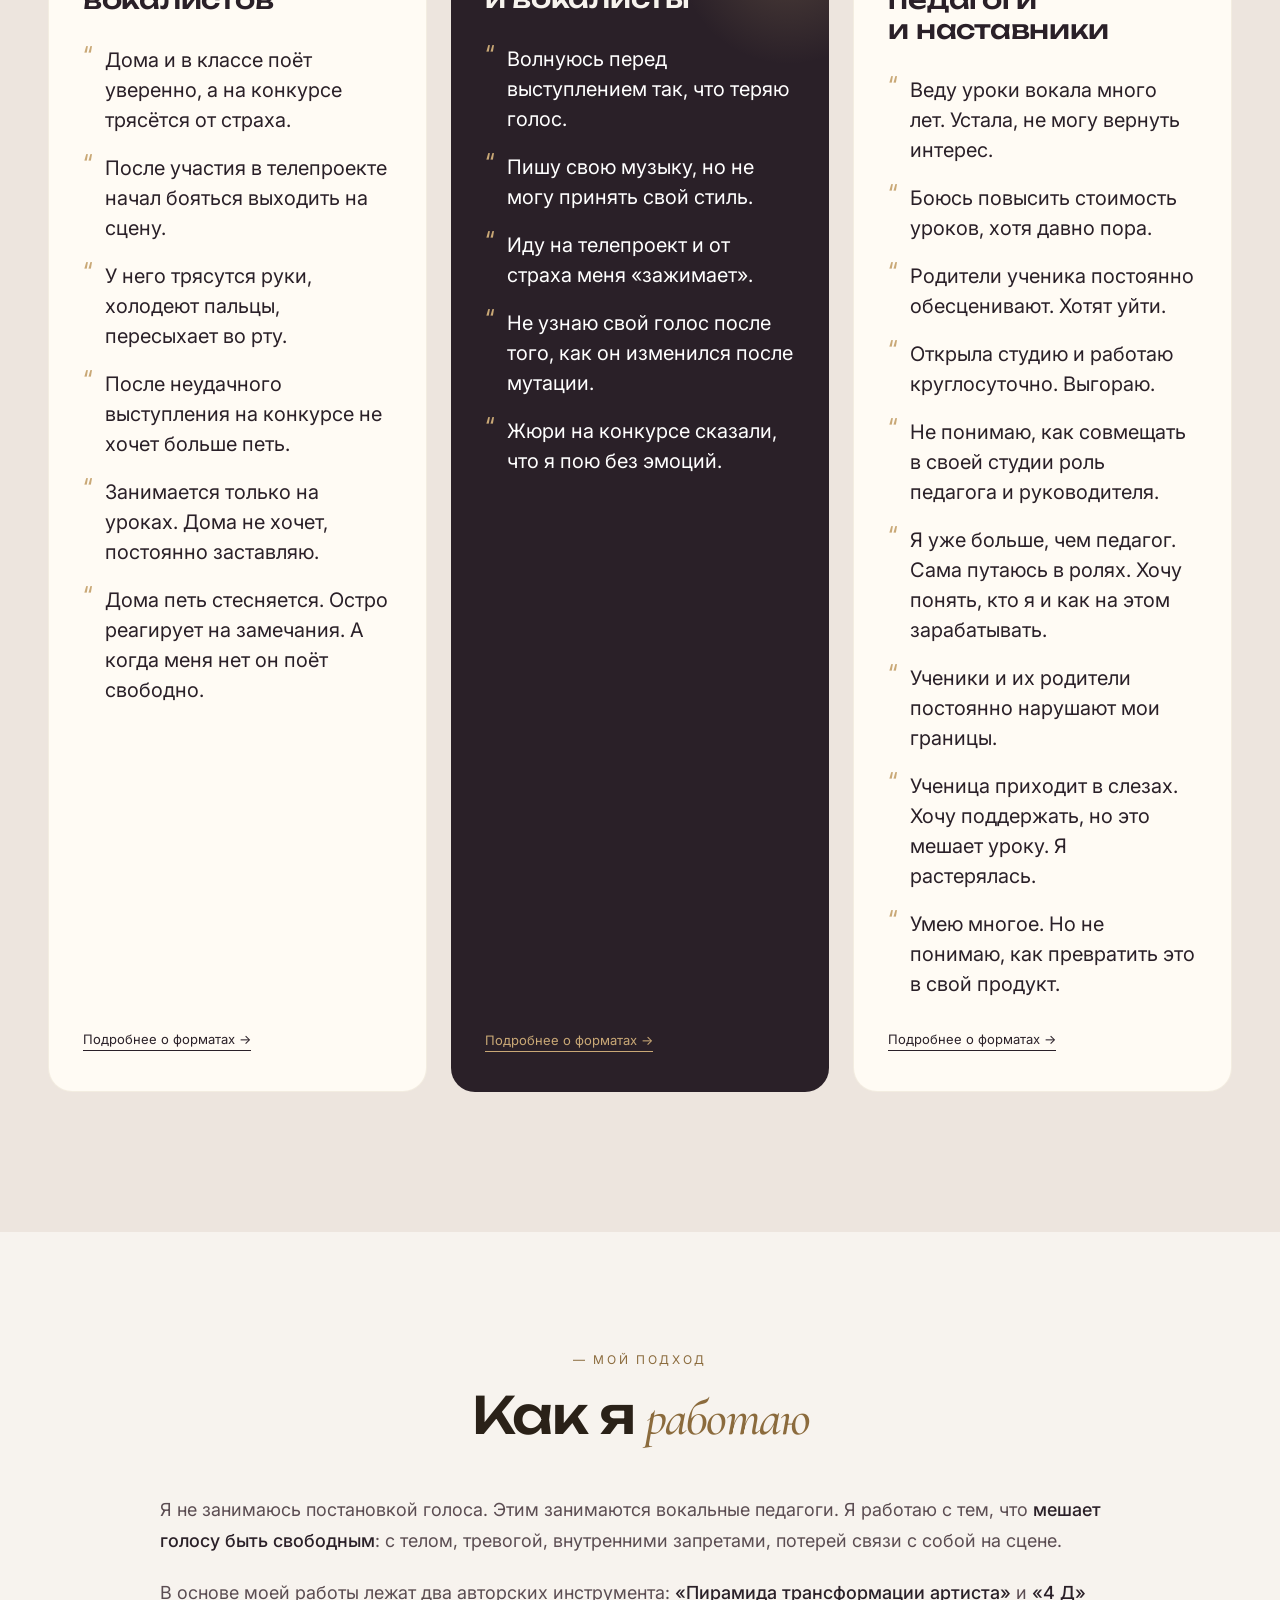
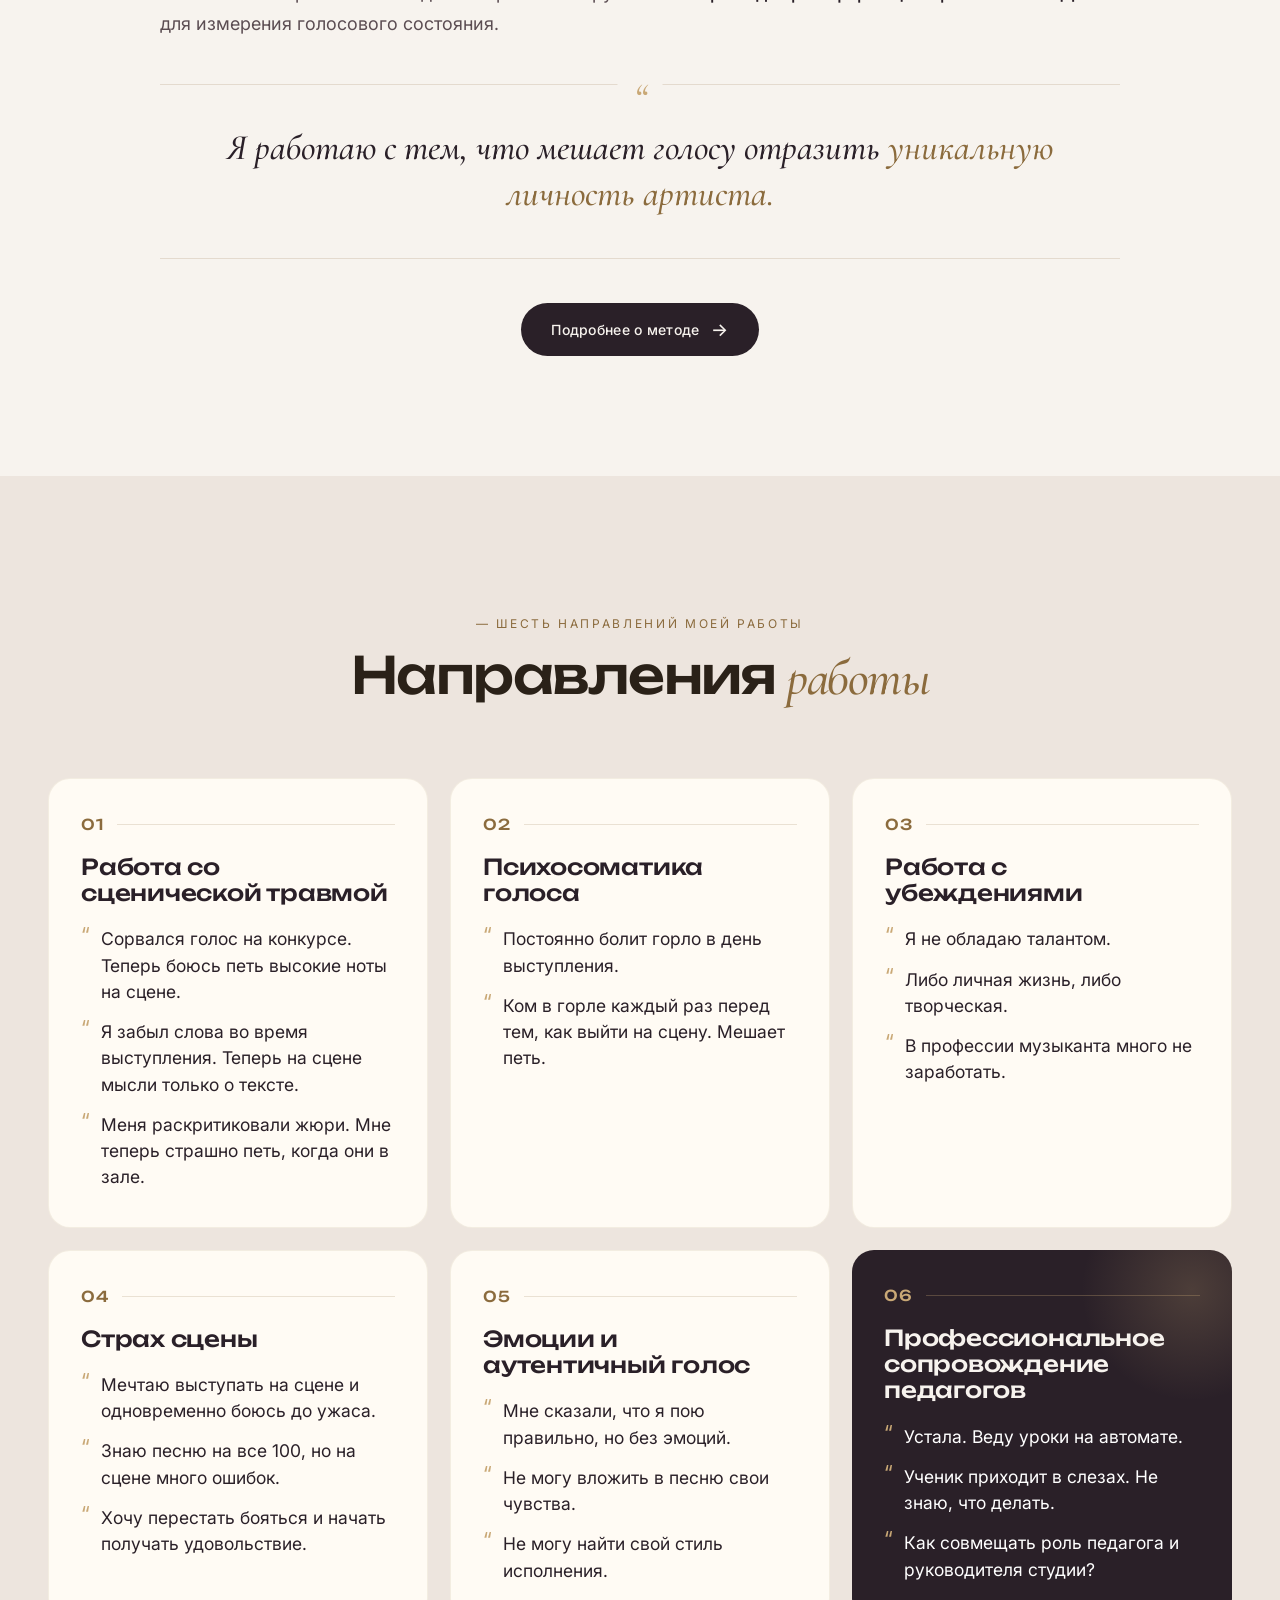
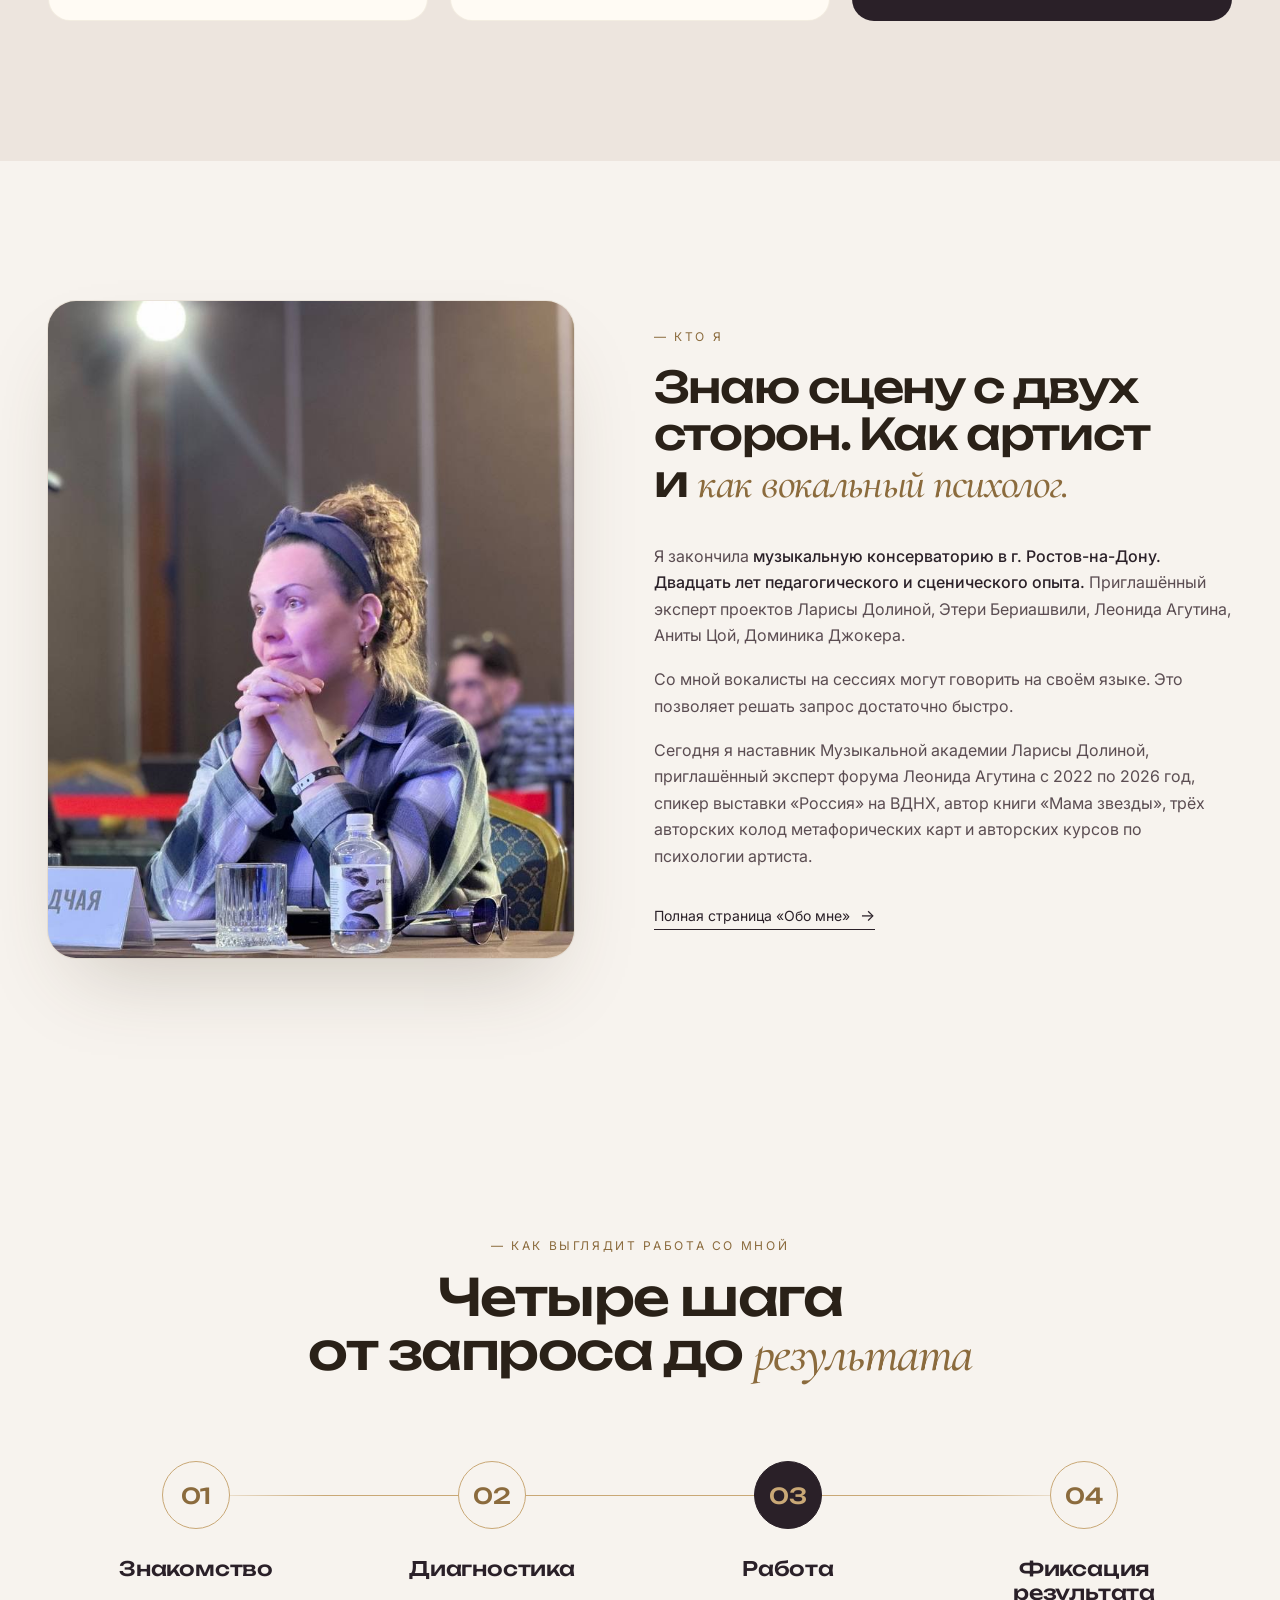
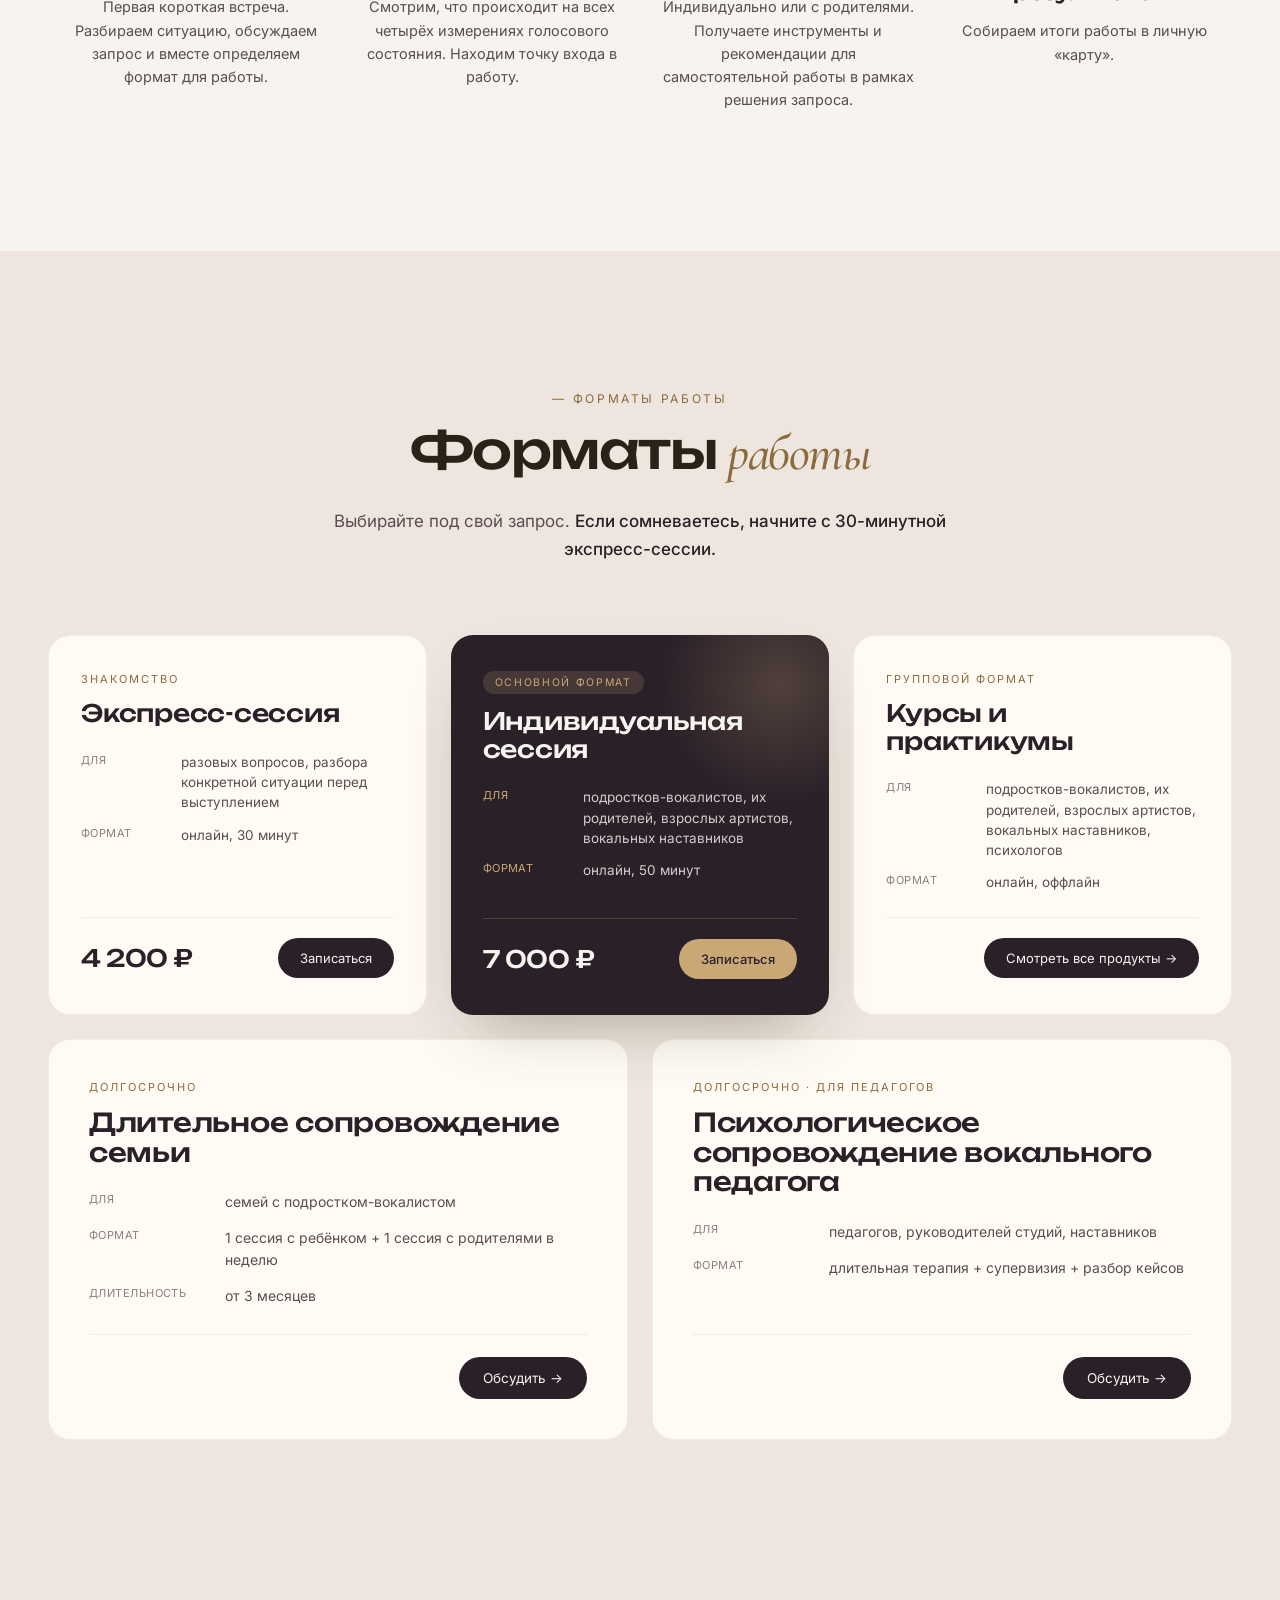
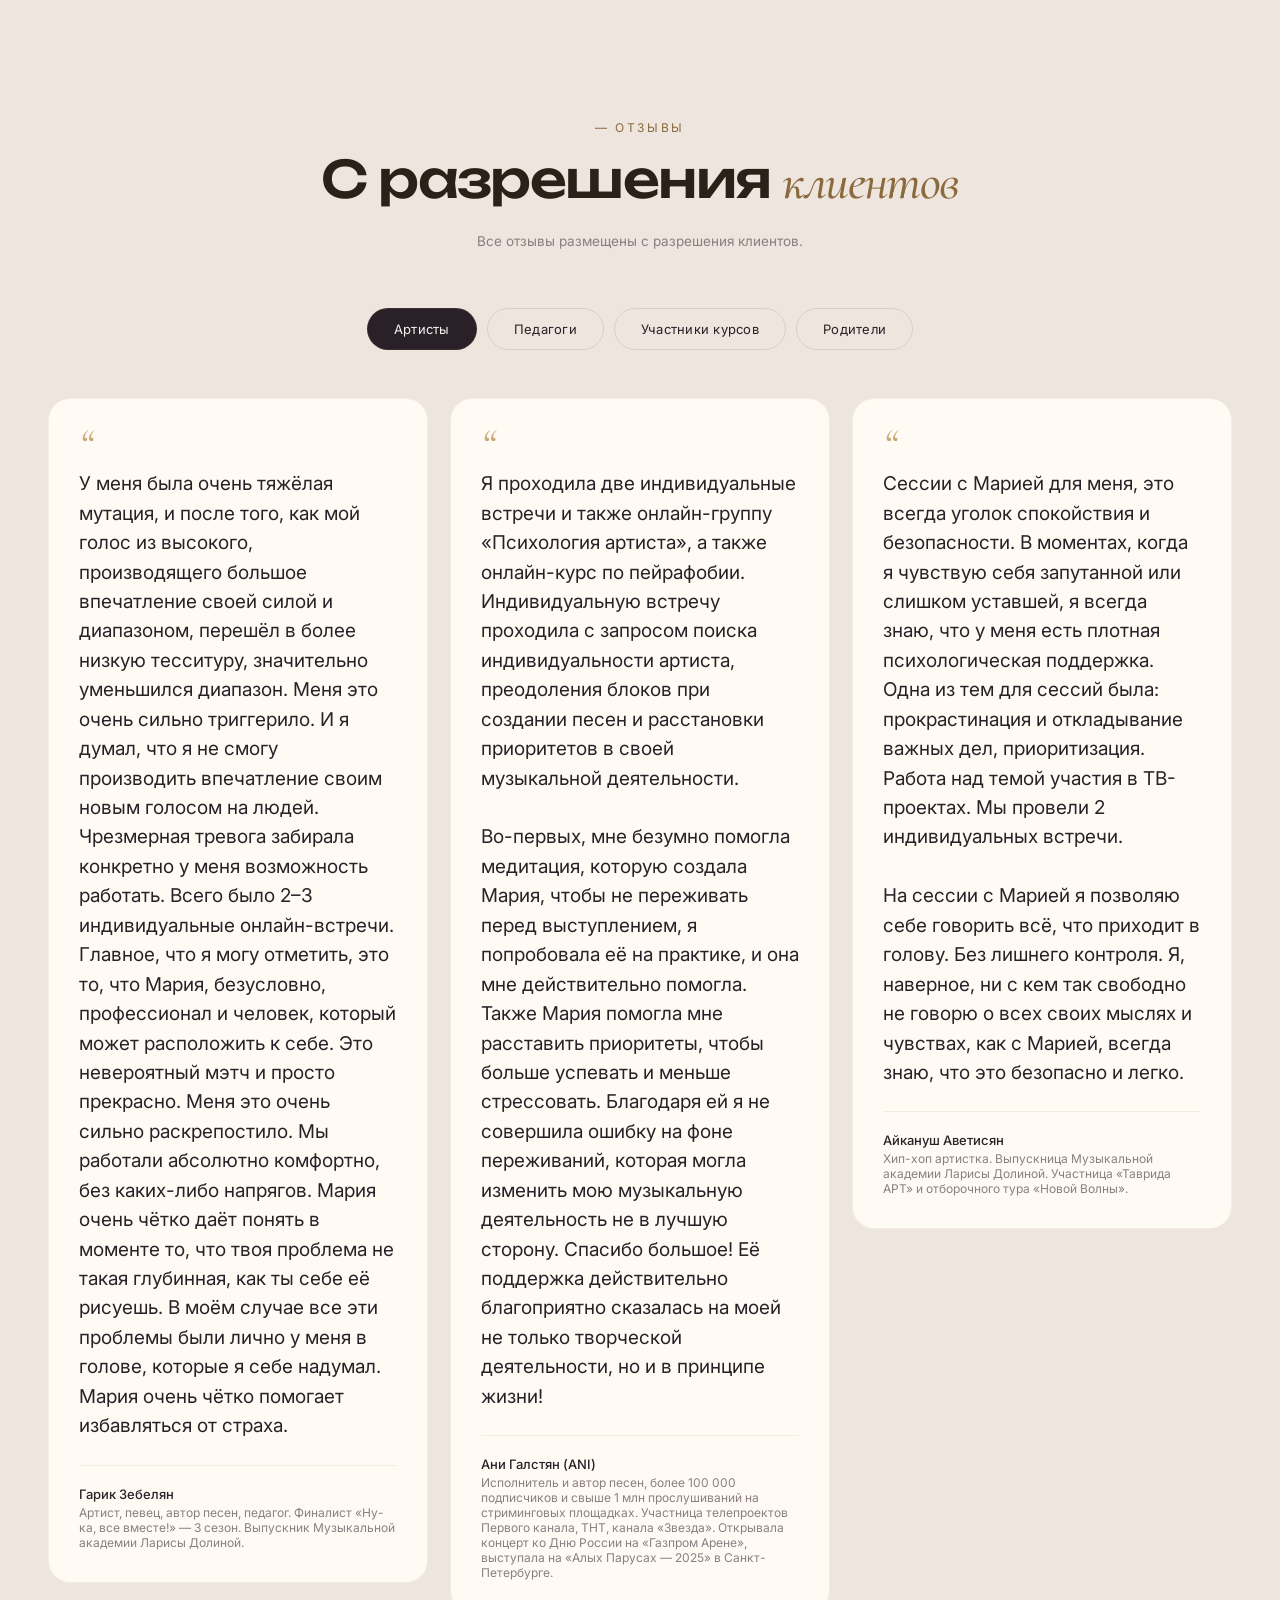
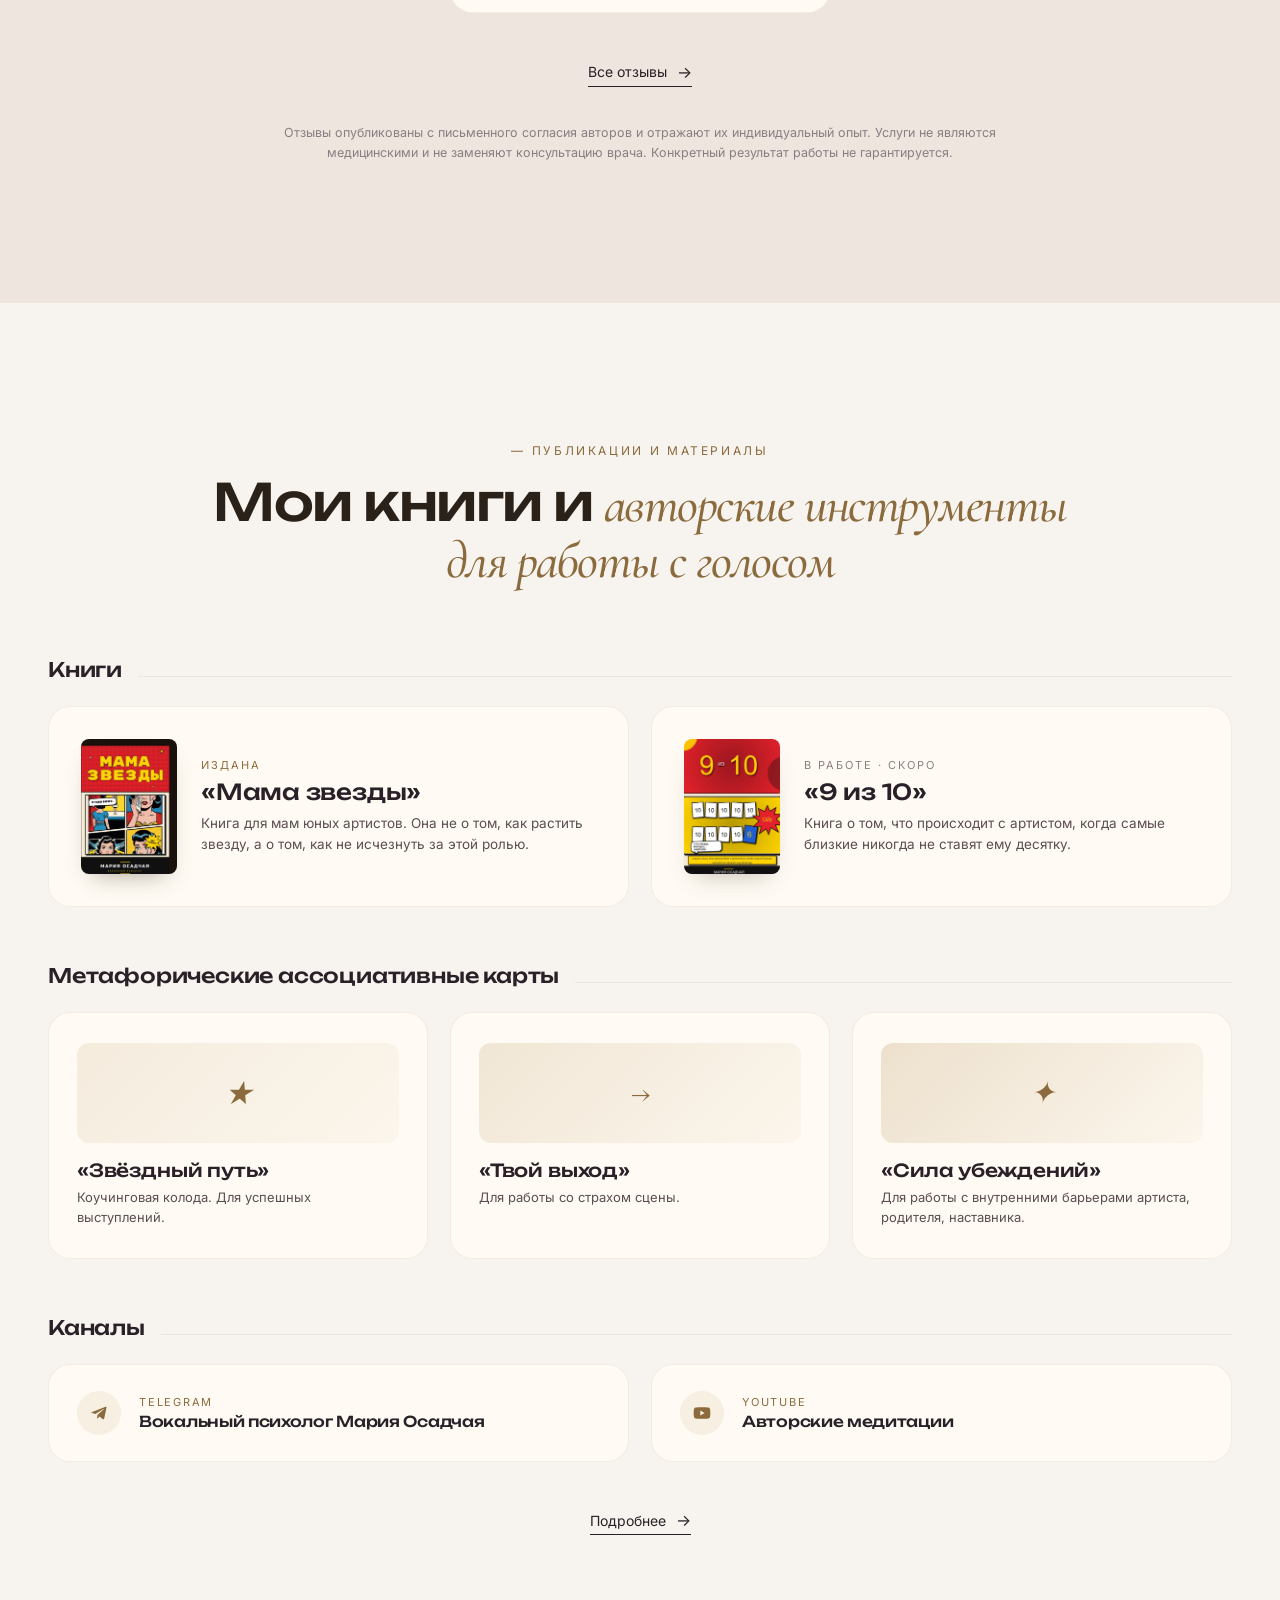
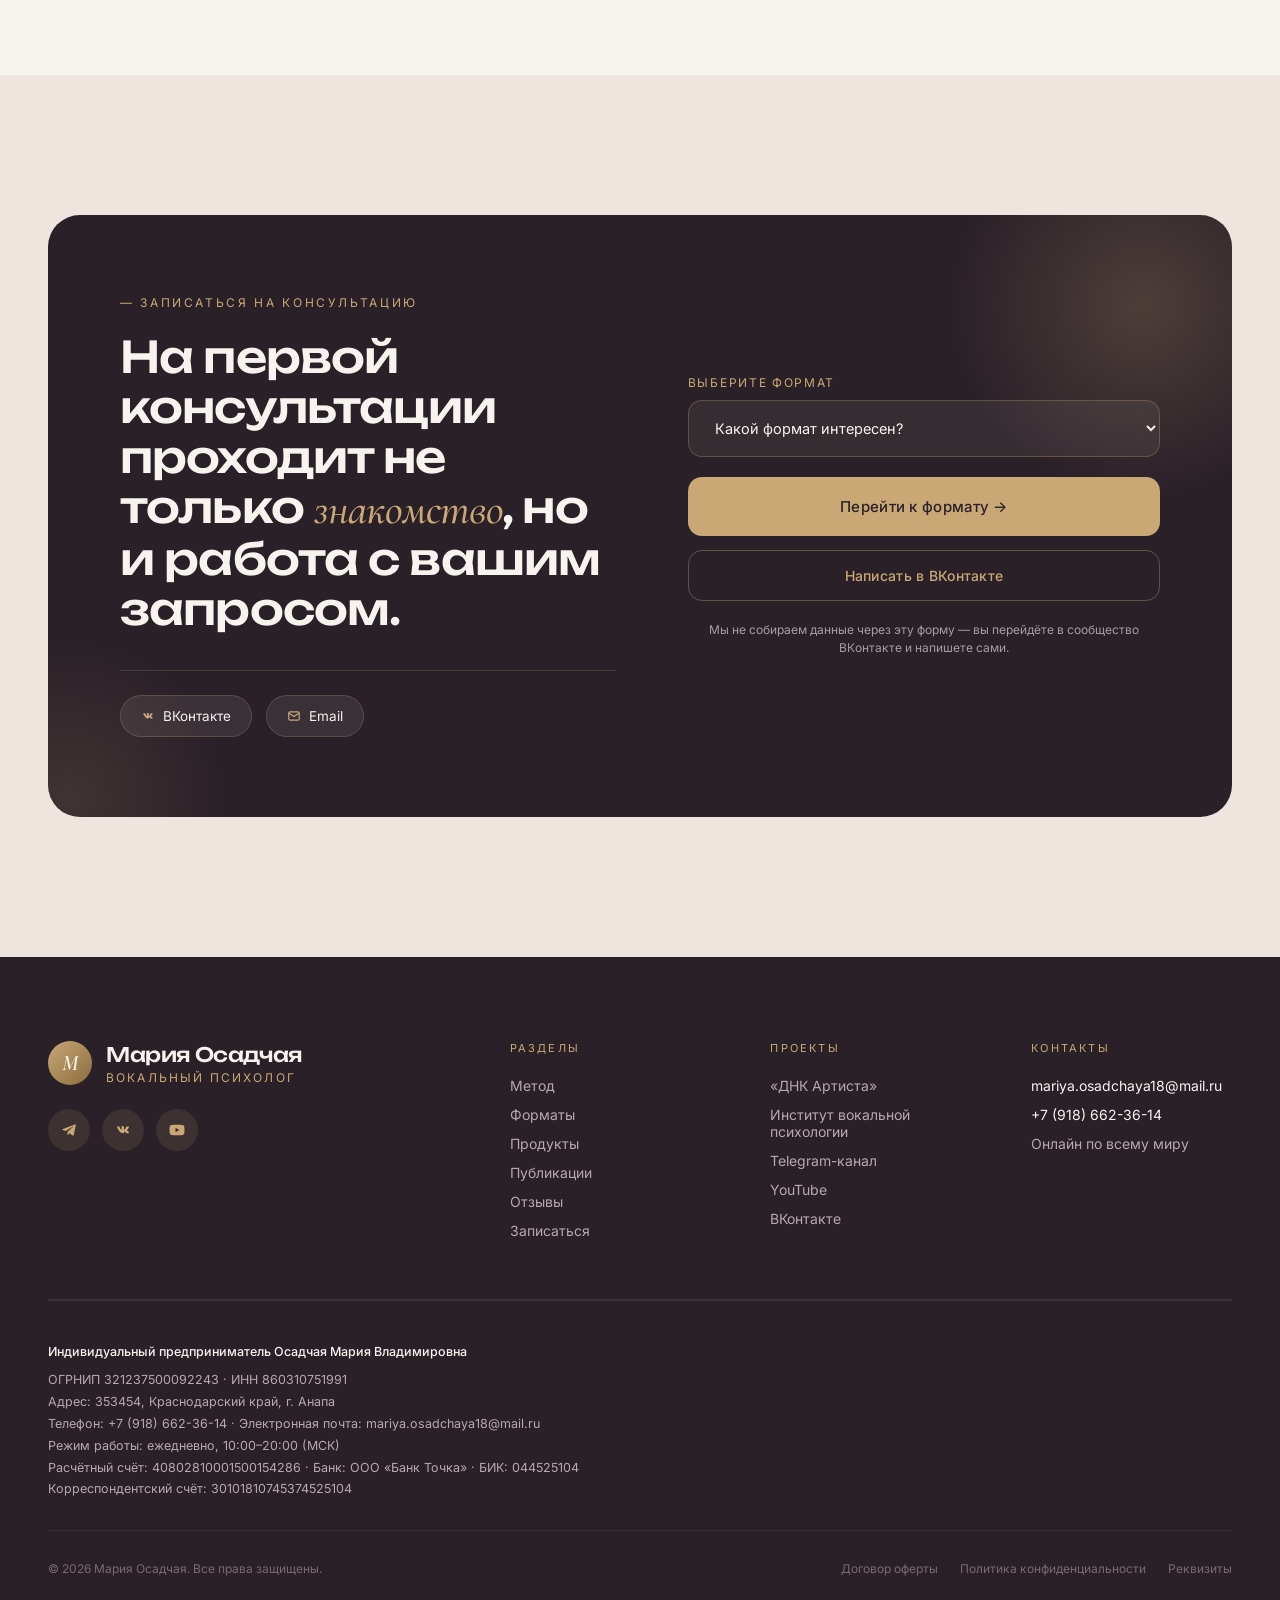
==== commit e608817b: "booking: collapse consultation block to single line Заменил H2 «Первая консультация — знакомство.» +" ====
--- a/index.html
+++ b/index.html
@@ -1369,17 +1369,9 @@
 
         <div style="position: relative;">
           <div style="font-size: 12px; letter-spacing: 0.22em; color: var(--accent-soft); text-transform: uppercase; margin-bottom: 22px;">— Записаться на консультацию</div>
-          <h2 class="display" style="font-size: clamp(2rem, 4vw, 3.4rem); line-height: 1.05; font-weight: 500; margin: 0 0 24px; letter-spacing: -0.03em; color: #F7F3EE;">
-            Первая консультация&nbsp;— <em class="serif" style="font-style: italic; font-weight: 500; color: var(--accent-soft);">знакомство.</em>
+          <h2 class="display" style="font-size: clamp(1.8rem, 3.4vw, 2.8rem); line-height: 1.15; font-weight: 500; margin: 0 0 36px; letter-spacing: -0.02em; color: #F7F3EE; max-width: 620px;">
+            На первой консультации проходит не только <em class="serif" style="font-style: italic; font-weight: 500; color: var(--accent-soft);">знакомство</em>, но и работа с вашим запросом.
           </h2>
-          <p style="font-size: 16px; line-height: 1.7; color: rgba(247, 243, 238, 0.8); margin: 0 0 36px; max-width: 480px;">
-            Если вы хотите обсудить конкретный запрос — напишите. Разберём вашу ситуацию, обсудим формат работы, вместе решим, подходит ли она вам.
-          </p>
-          <div style="display: flex; flex-direction: column; gap: 14px; font-size: 14px; color: rgba(247, 243, 238, 0.88); margin-bottom: 32px;">
-            <div style="display: flex; align-items: center; gap: 12px;"><span style="color: var(--accent-soft);">✓</span> Отвечаю лично, без менеджеров и воронок</div>
-            <div style="display: flex; align-items: center; gap: 12px;"><span style="color: var(--accent-soft);">✓</span> Помогу подобрать формат, если сомневаетесь</div>
-            <div style="display: flex; align-items: center; gap: 12px;"><span style="color: var(--accent-soft);">✓</span> Ответ в течение дня — ВКонтакте или email</div>
-          </div>
           <div style="display: flex; gap: 14px; flex-wrap: wrap; padding-top: 24px; border-top: 1px solid rgba(201, 168, 118, 0.2);">
             <a href="https://vk.ru/club237353143" target="_blank" rel="noopener" style="display: inline-flex; align-items: center; gap: 8px; padding: 12px 20px; background: rgba(247, 243, 238, 0.08); border: 1px solid rgba(201, 168, 118, 0.24); border-radius: 999px; font-size: 13.5px; color: #F7F3EE; transition: background 0.2s;" style-hover="{ background: 'rgba(247, 243, 238, 0.14)' }">
               <svg width="14" height="14" viewBox="0 0 24 24" fill="currentColor" style="color: var(--accent-soft);"><path d="M12.785 16.241s.288-.032.435-.193c.135-.148.131-.425.131-.425s-.019-1.302.584-1.495c.594-.19 1.357 1.265 2.165 1.825.611.422 1.076.33 1.076.33l2.161-.03s1.131-.07.594-.964c-.044-.073-.313-.661-1.61-1.866-1.357-1.262-1.175-1.057.461-3.24.996-1.327 1.394-2.137 1.27-2.482-.119-.328-.846-.241-.846-.241l-2.43.015s-.18-.025-.314.056c-.13.078-.214.262-.214.262s-.385 1.026-.898 1.898c-1.083 1.838-1.516 1.935-1.693 1.821-.412-.267-.309-1.072-.309-1.643 0-1.785.27-2.529-.527-2.722-.265-.064-.46-.107-1.137-.114-.869-.009-1.604.003-2.02.207-.277.135-.491.437-.36.454.16.022.523.099.715.36.249.34.24 1.1.24 1.1s.143 2.092-.334 2.353c-.327.18-.776-.187-1.741-1.857-.495-.855-.868-1.8-.868-1.8s-.072-.176-.2-.27c-.155-.114-.371-.15-.371-.15l-2.31.014s-.347.01-.474.16c-.114.135-.01.412-.01.412s1.81 4.232 3.858 6.366c1.88 1.957 4.014 1.828 4.014 1.828h.965z"/></svg>
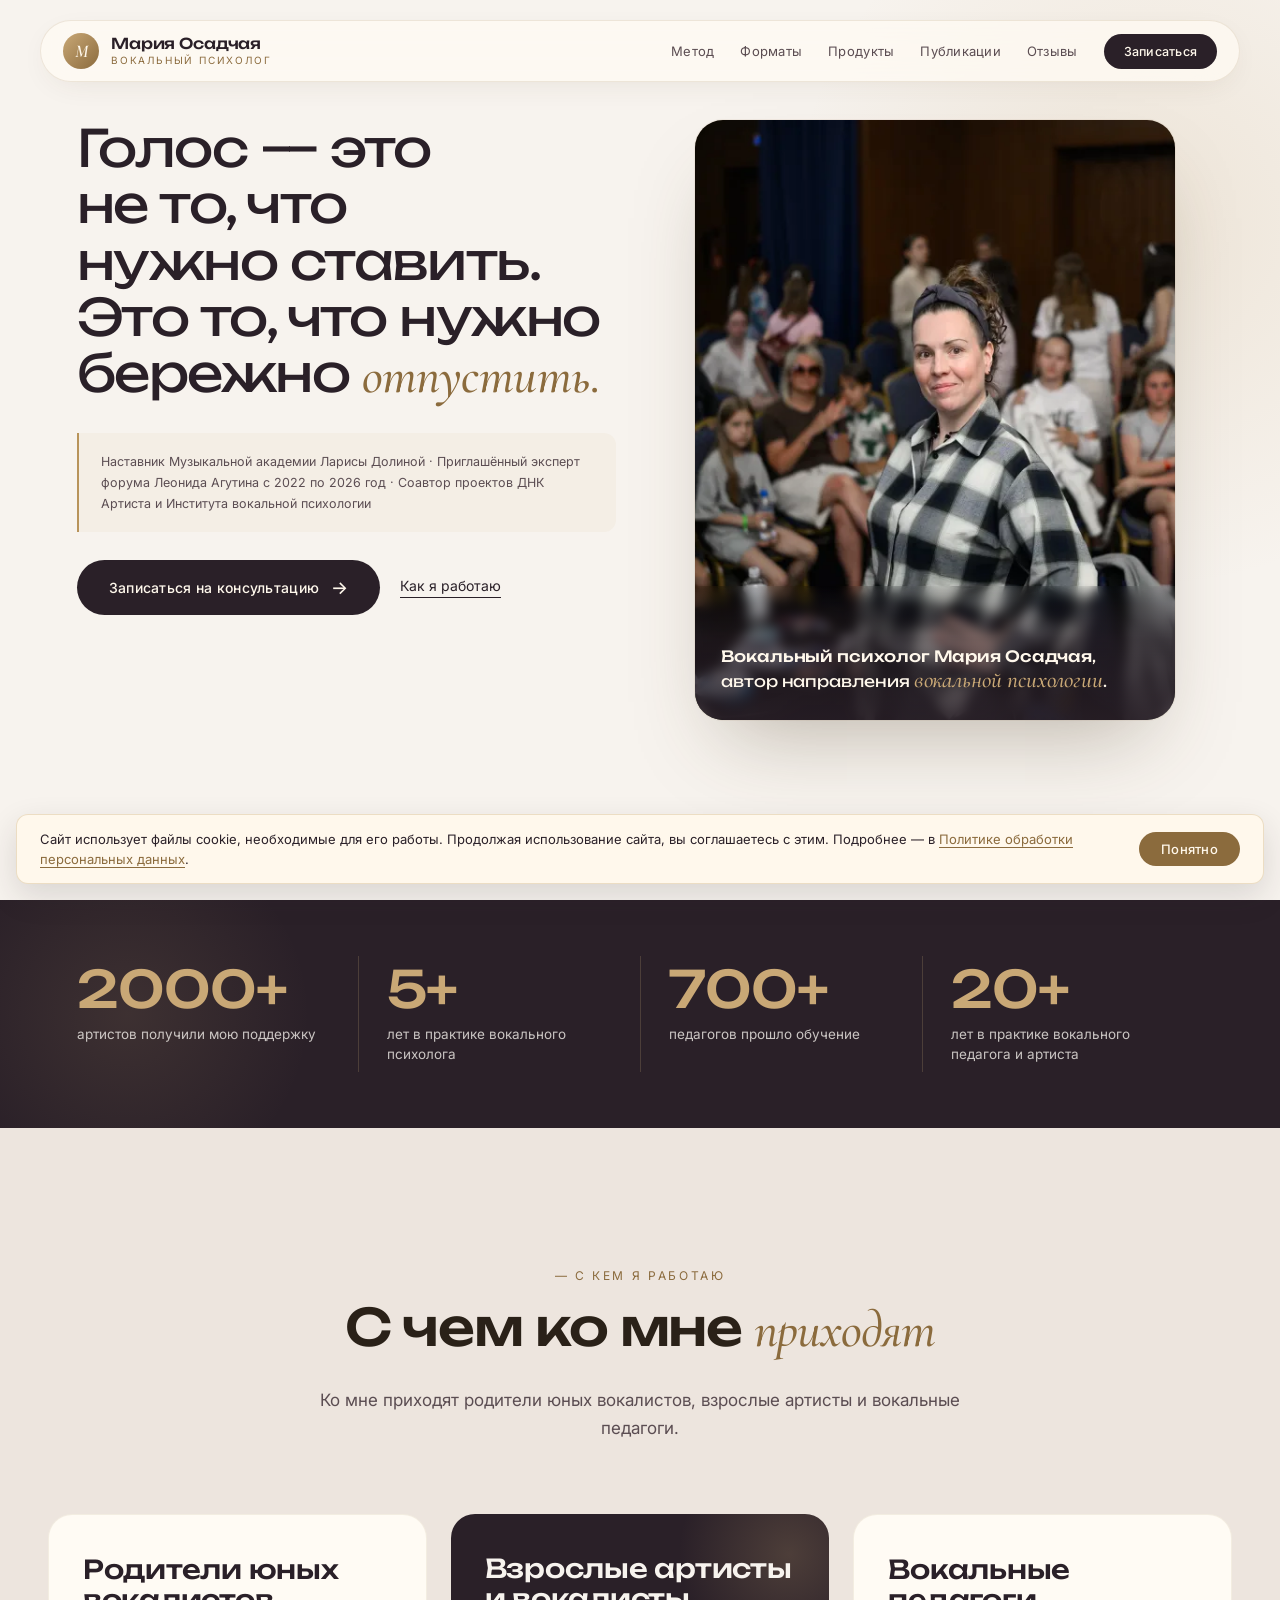
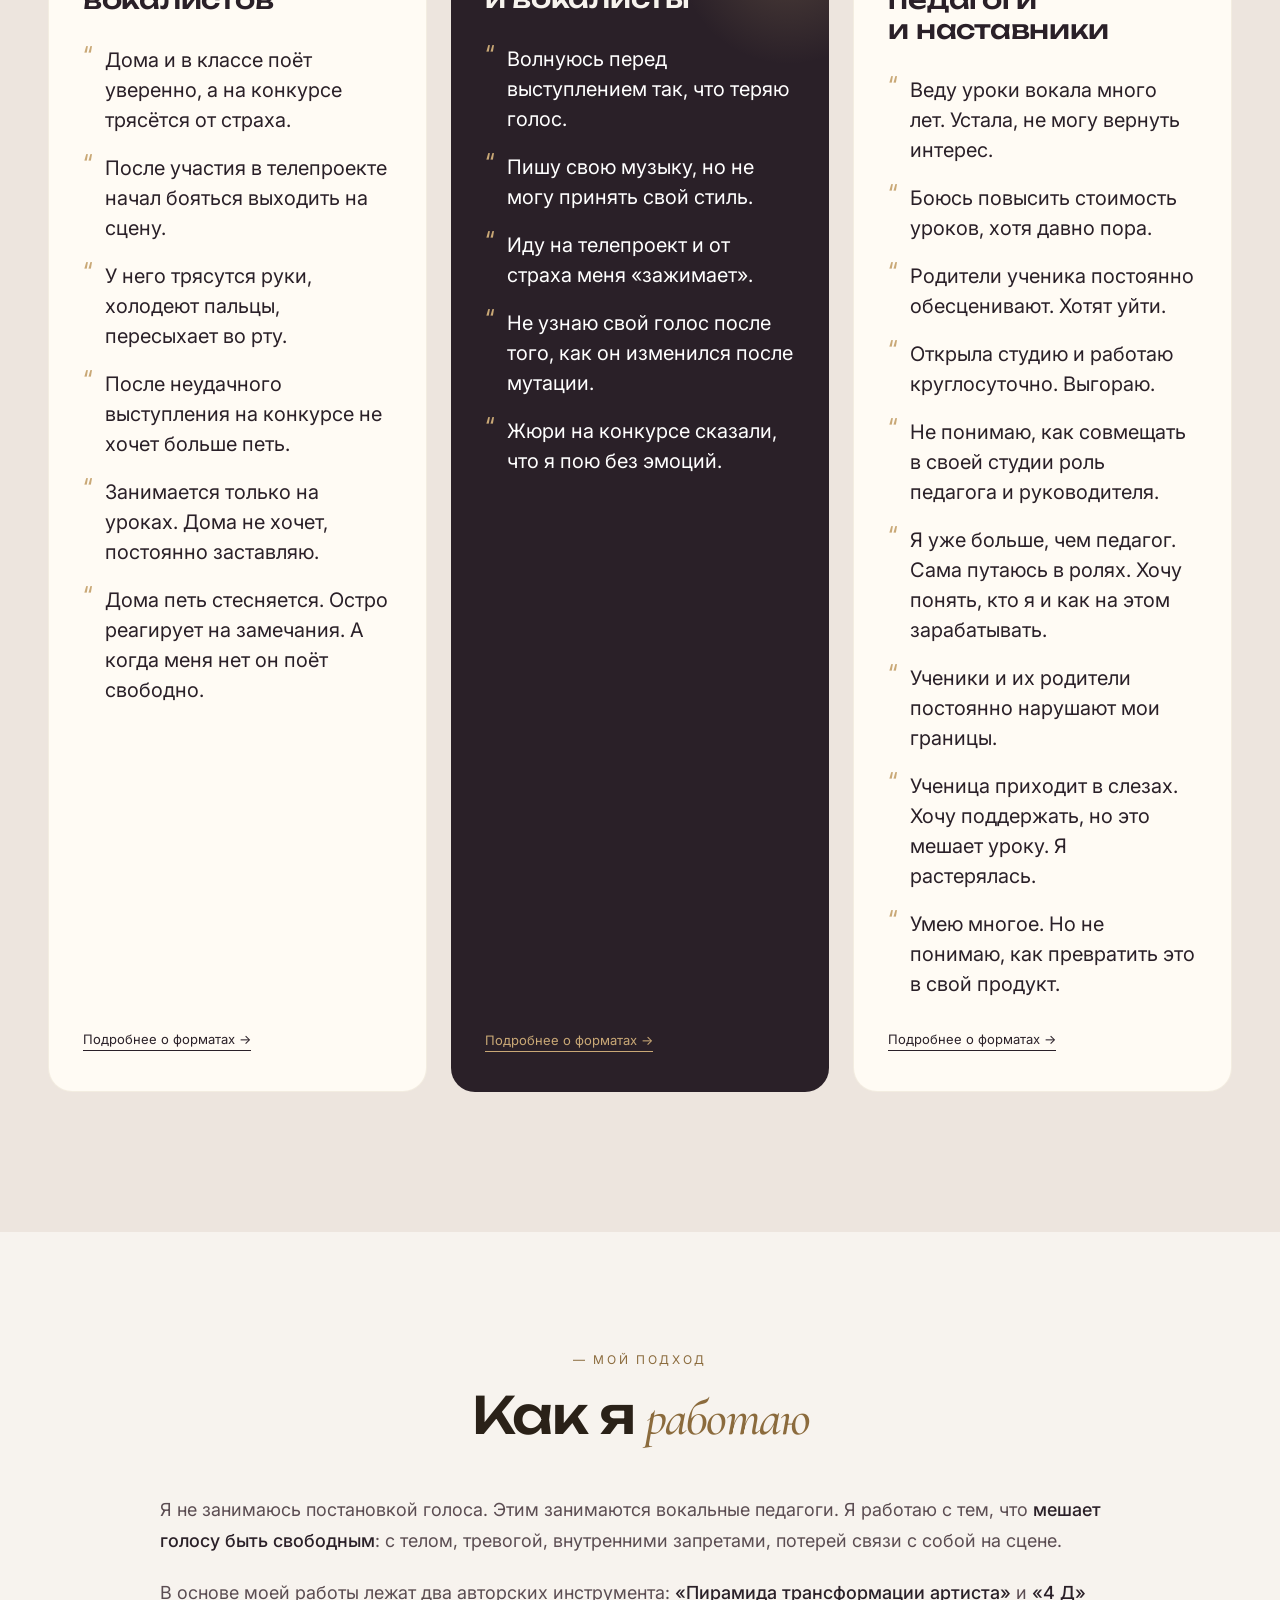
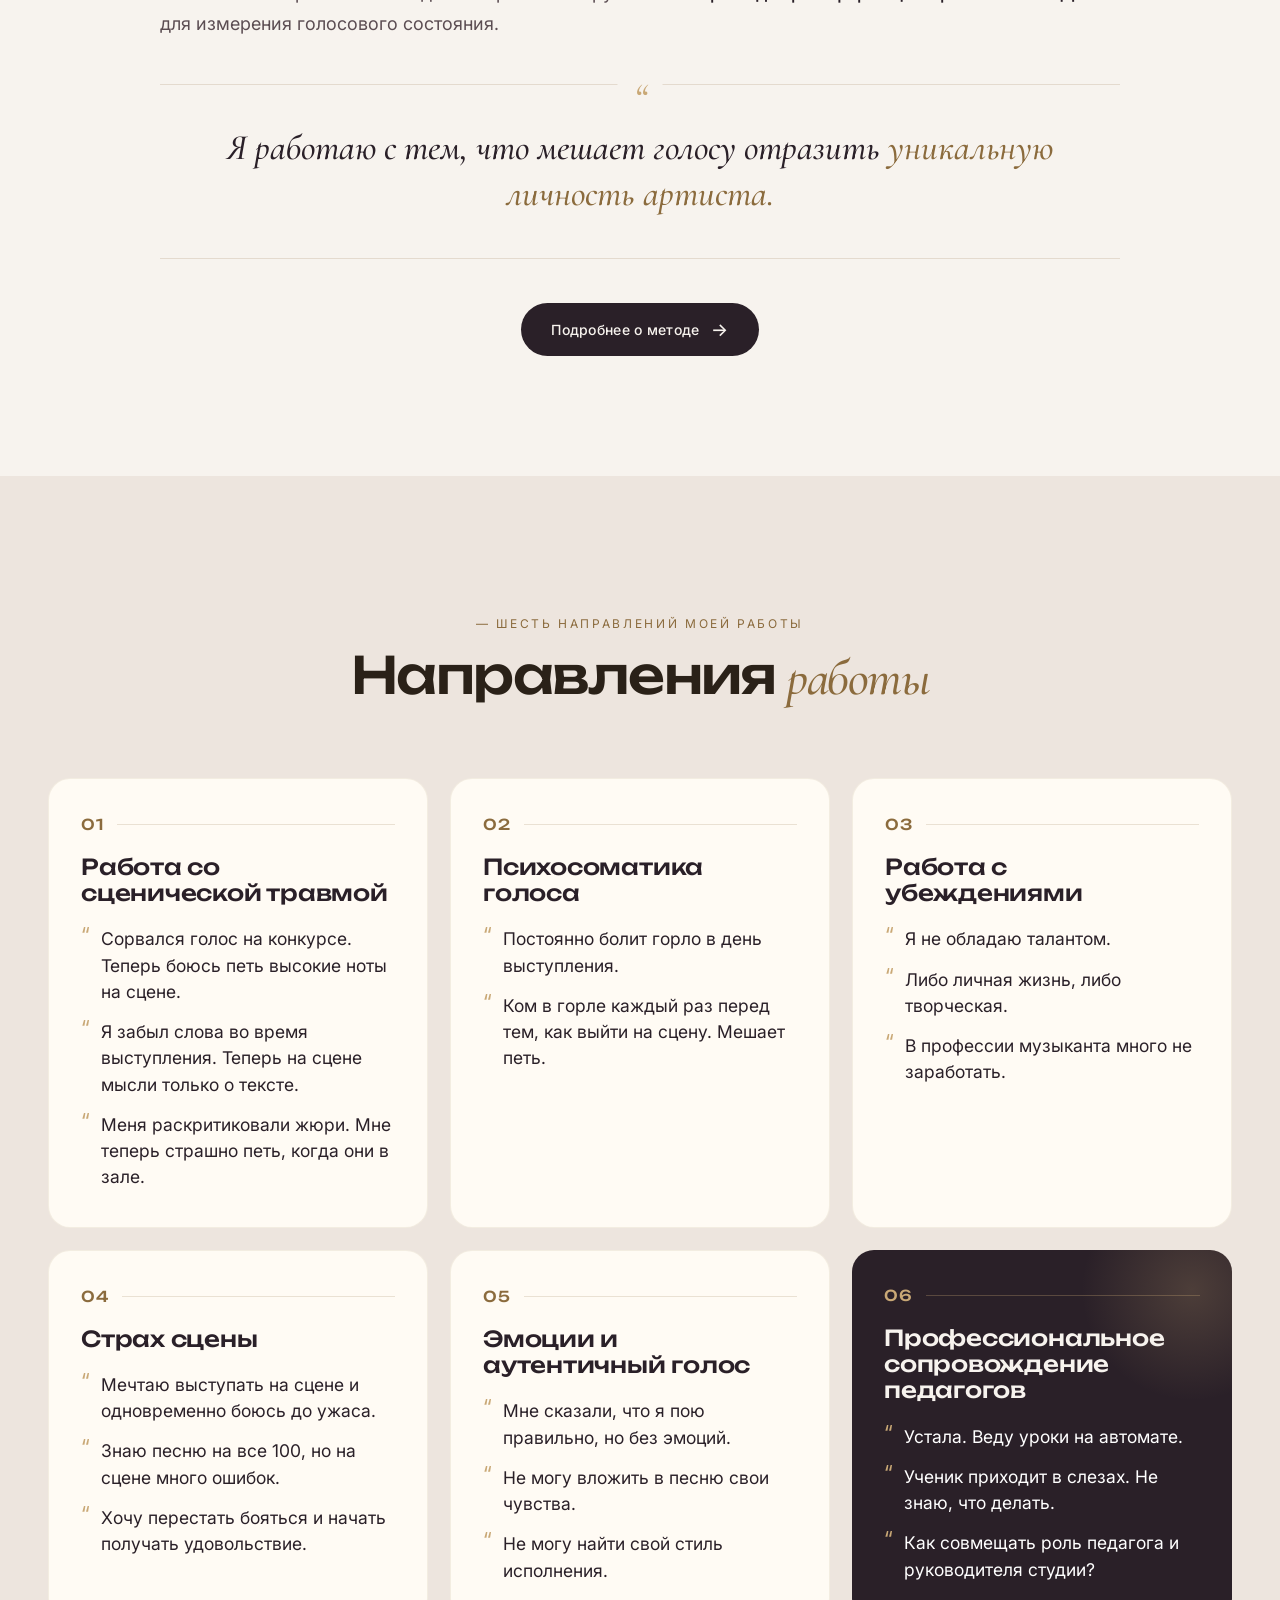
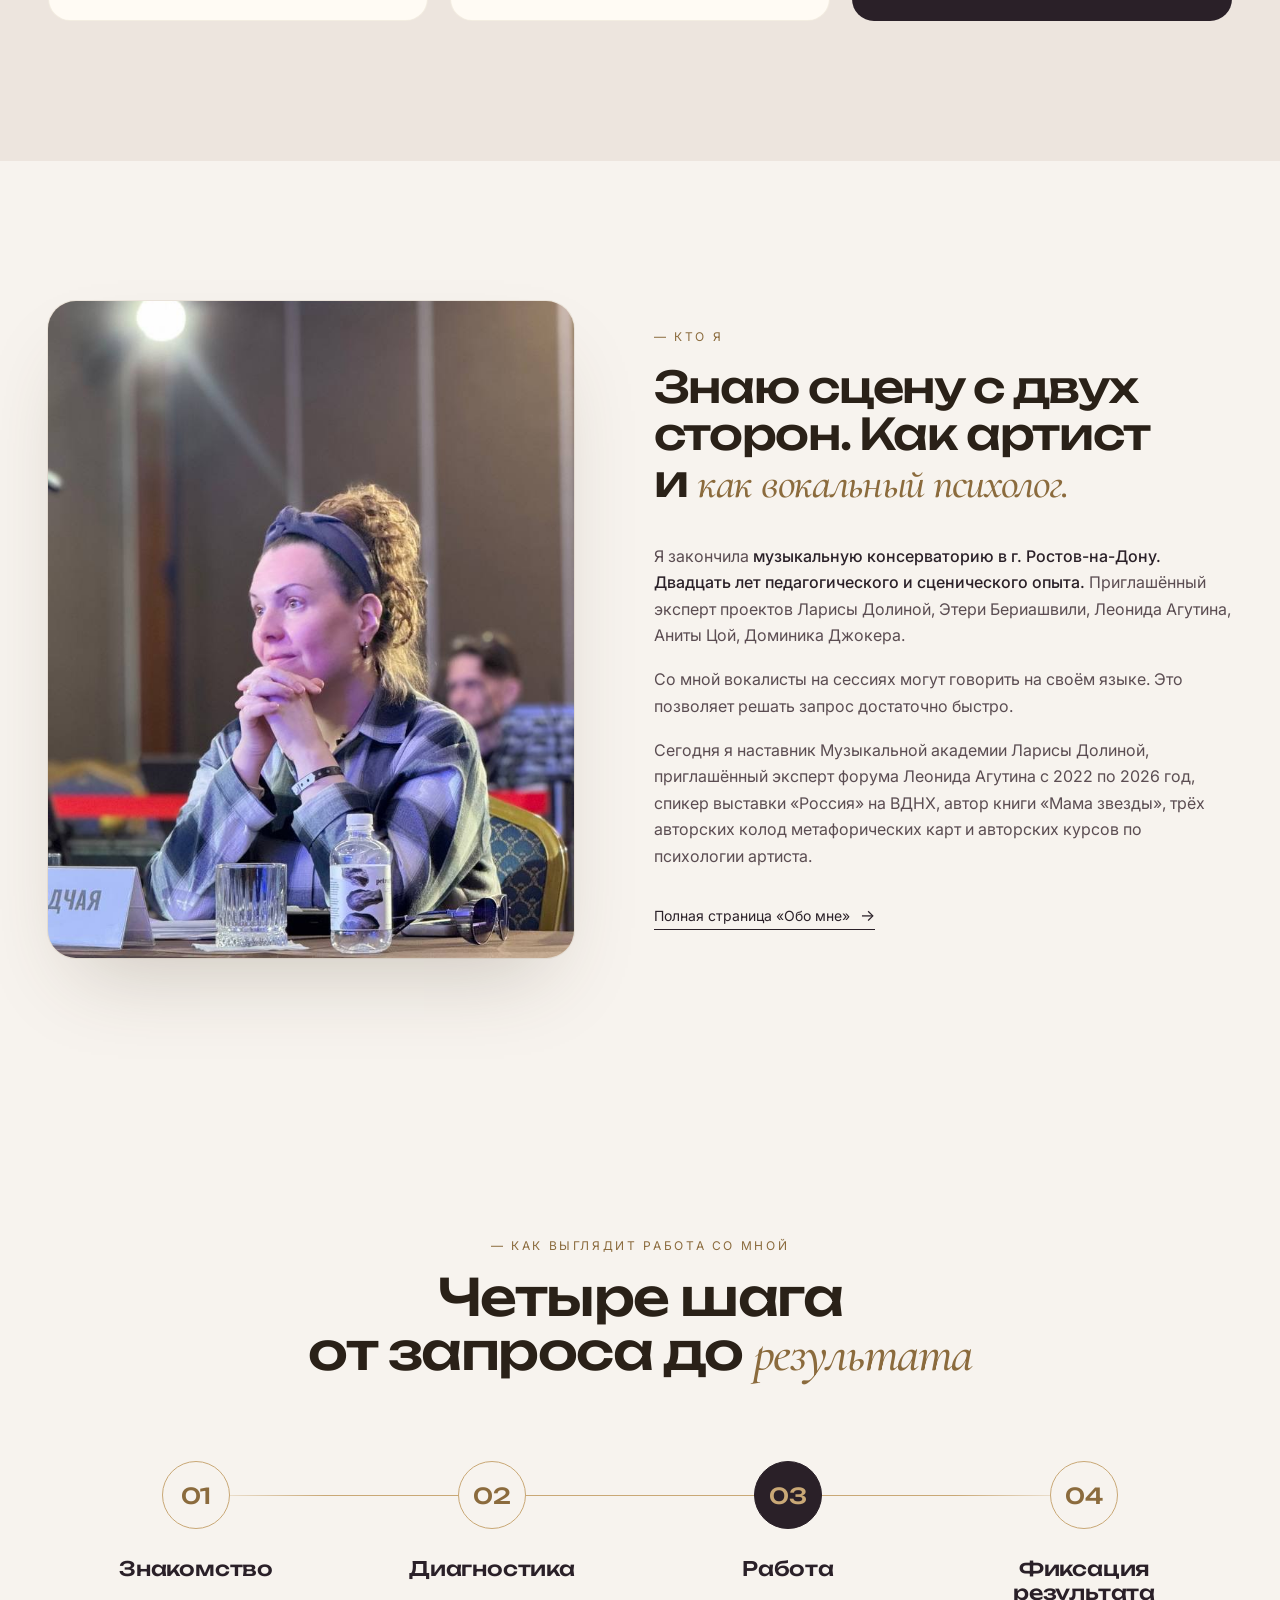
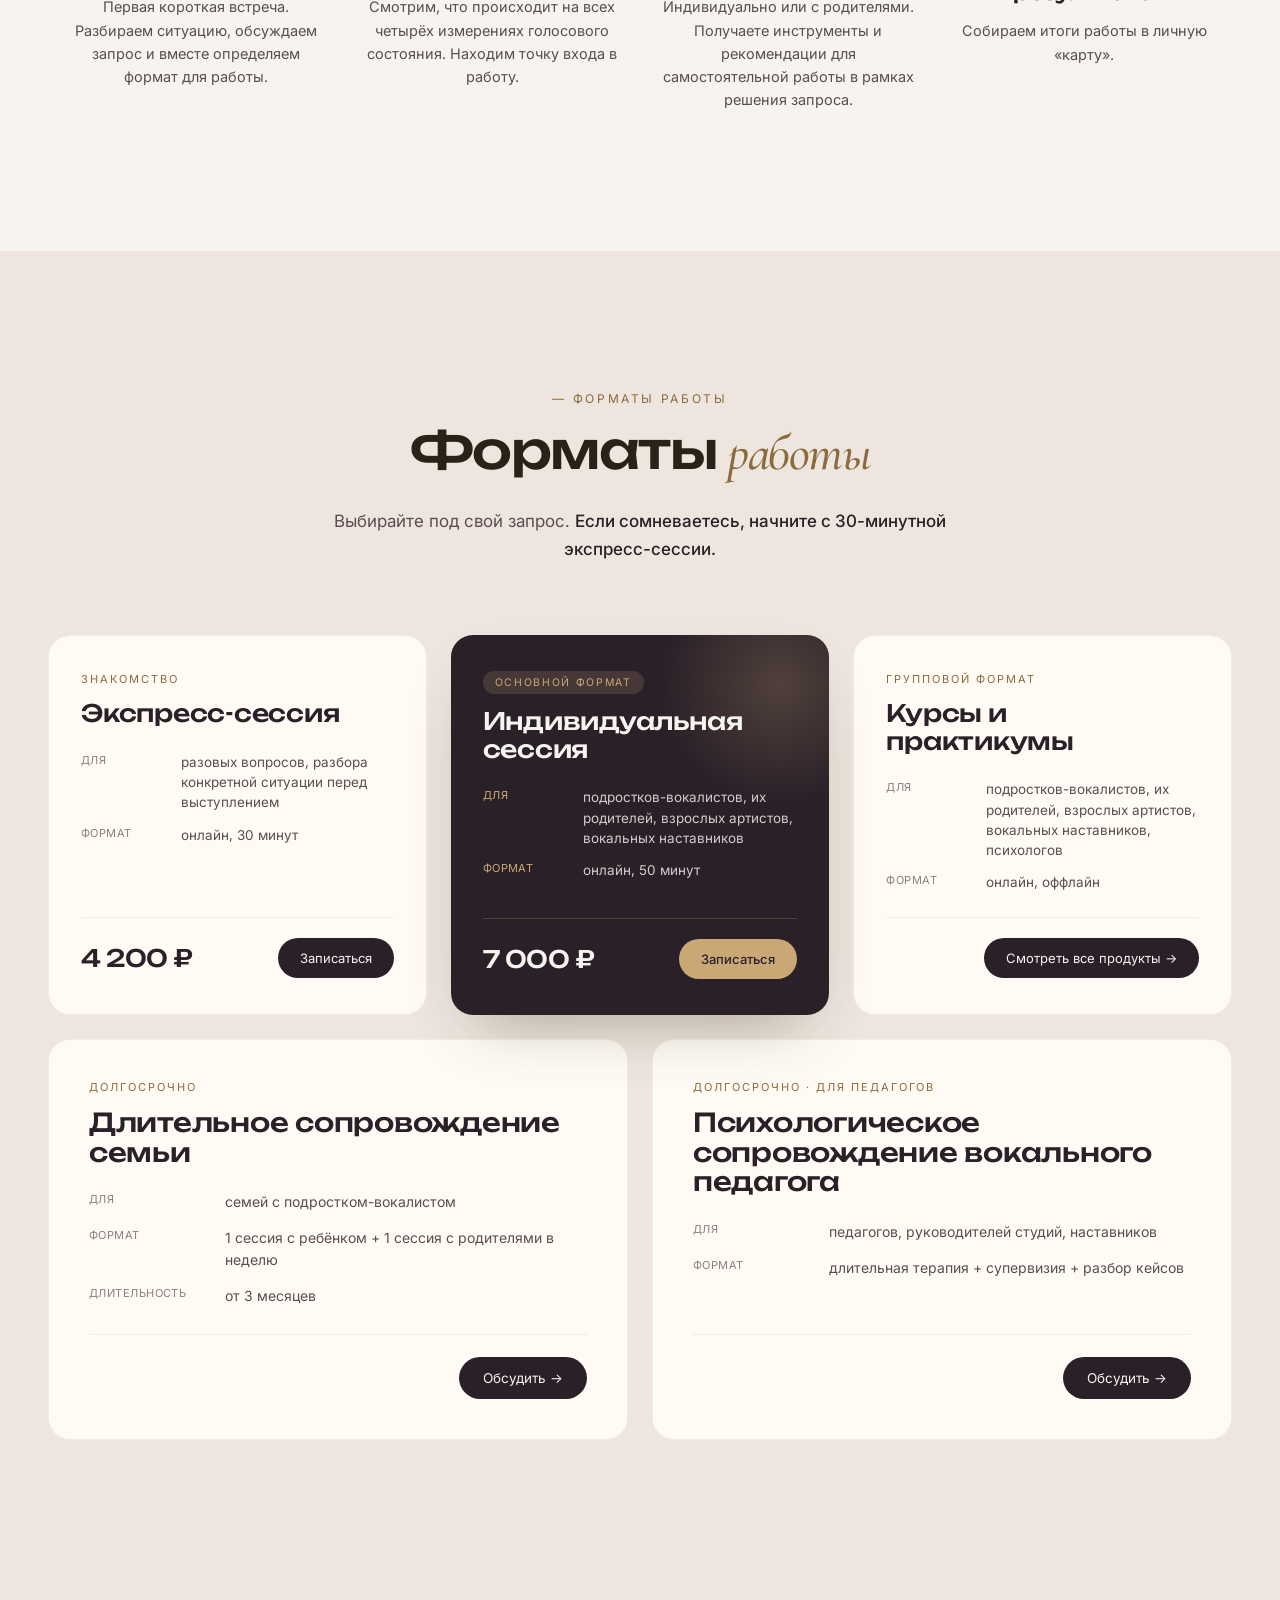
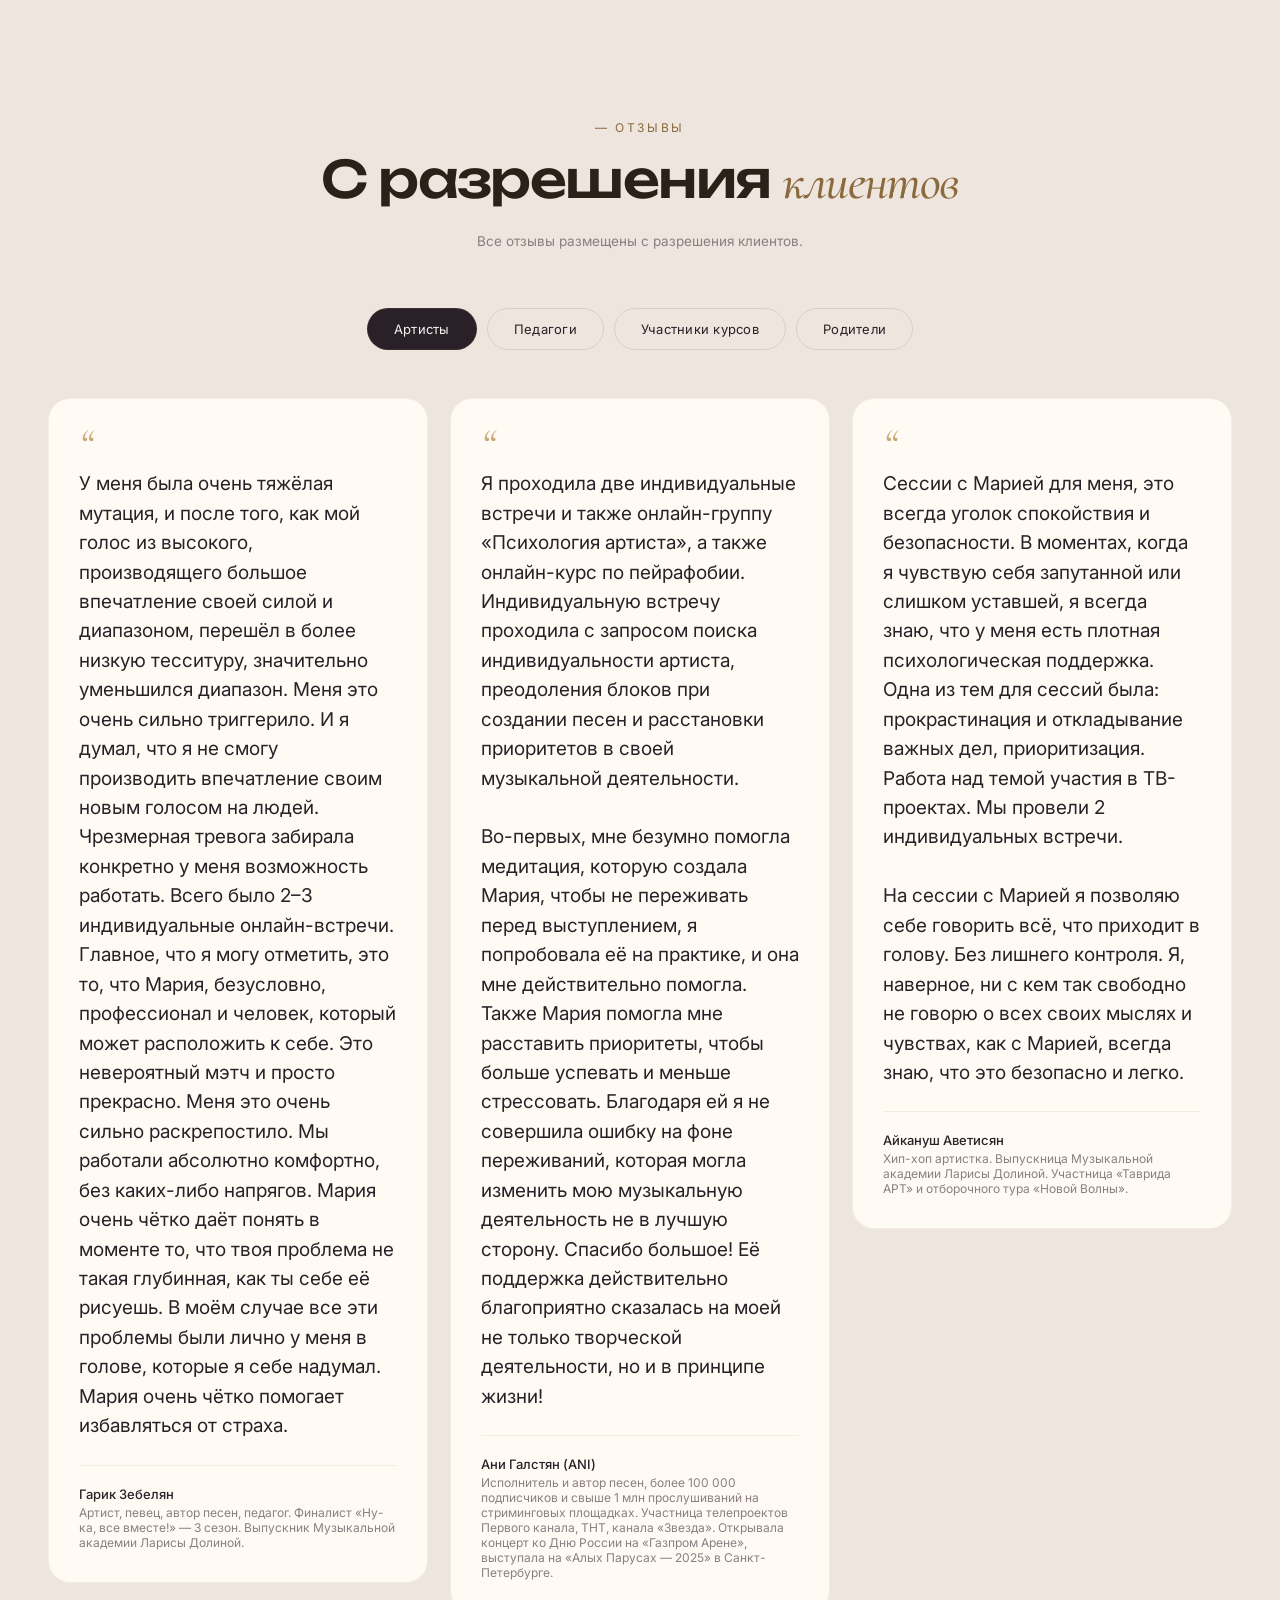
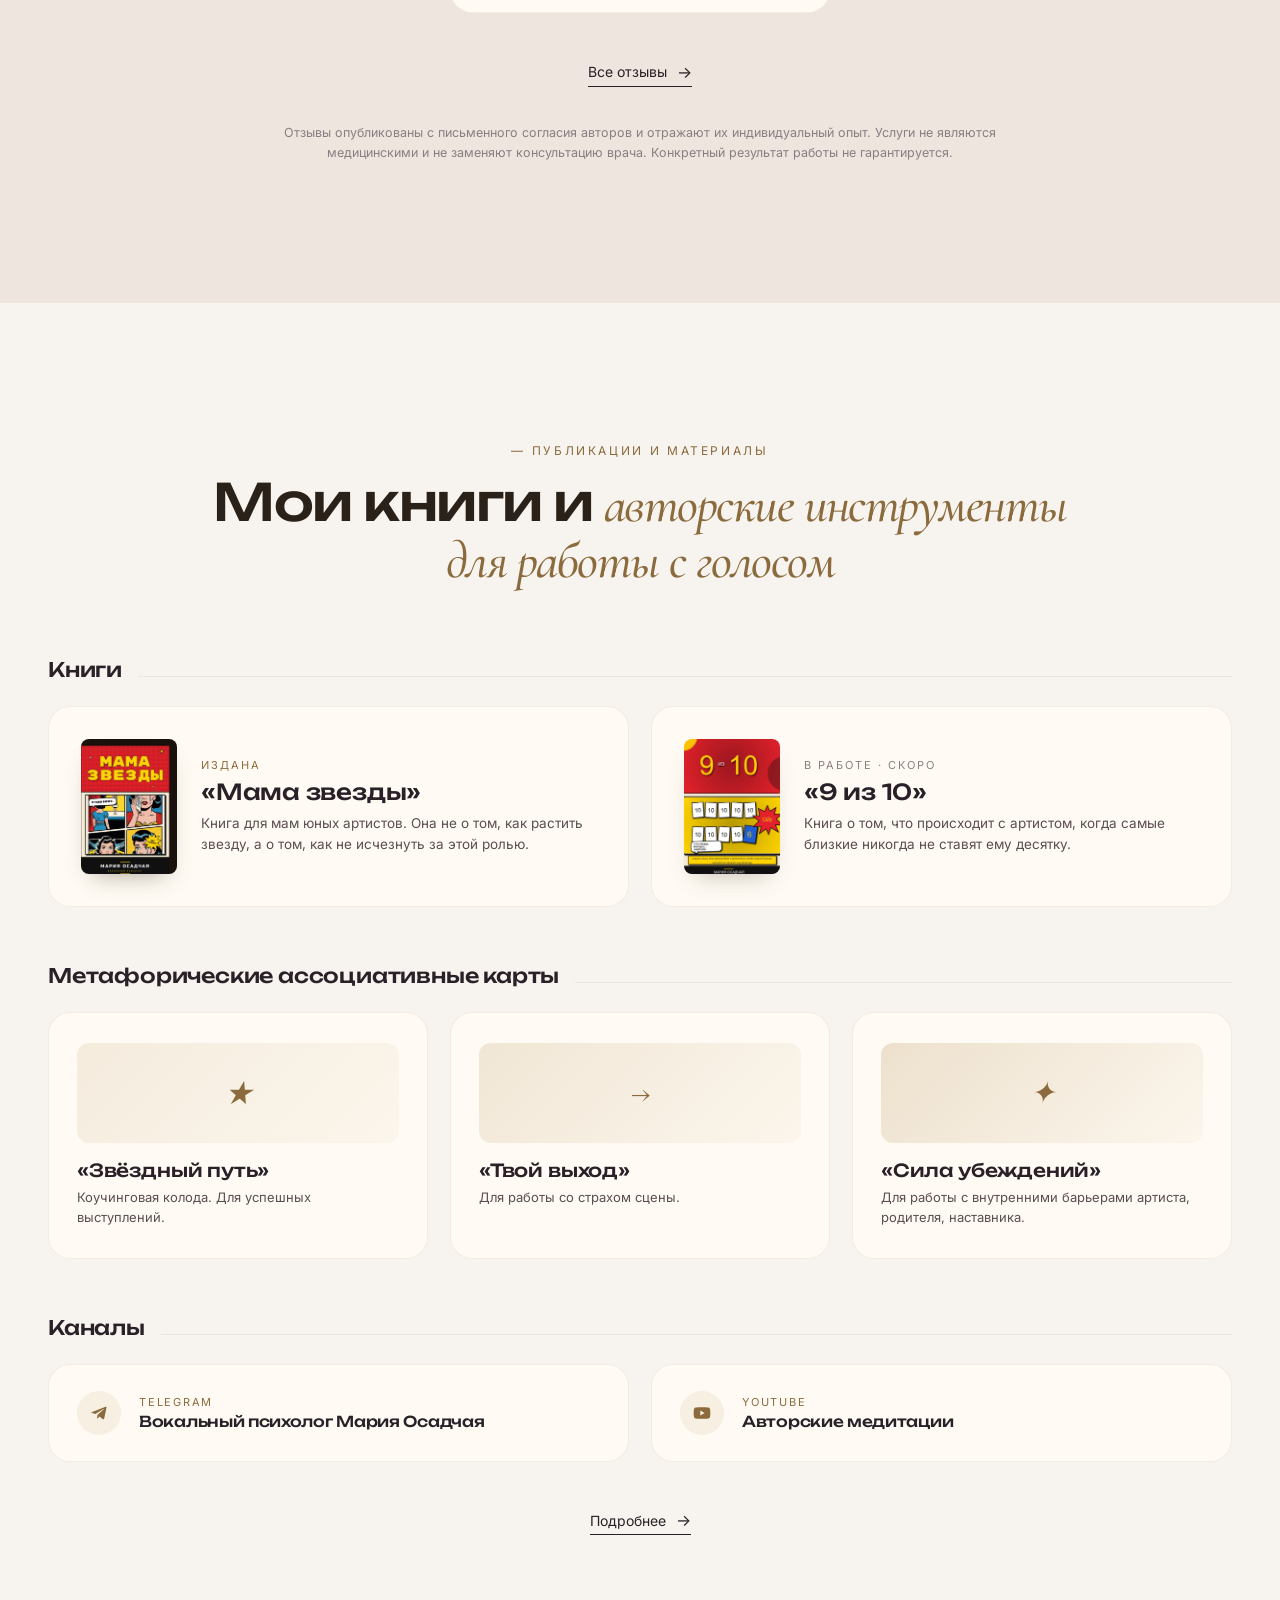
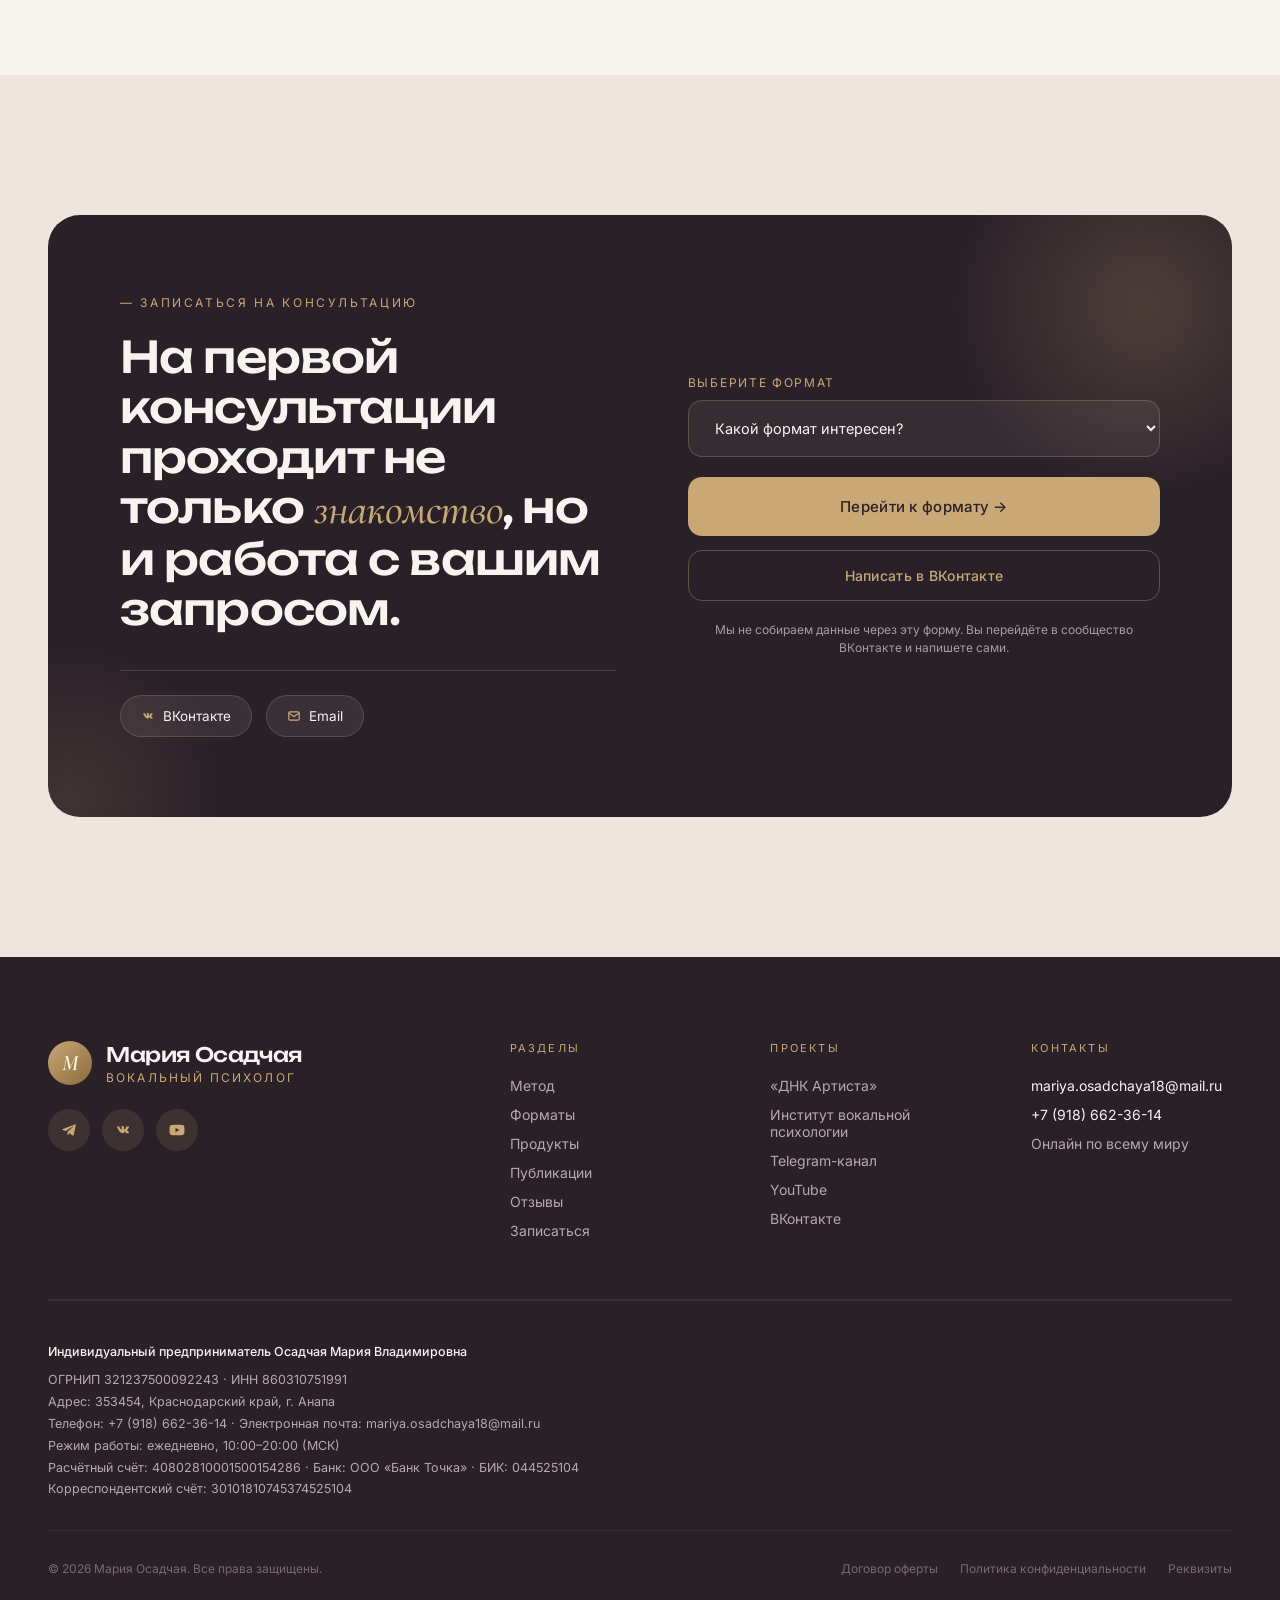
==== commit c3e4fae5: "booking: dash → period в подписи под select-формой «Мы не собираем данные через эту форму. Вы перейд" ====
--- a/index.html
+++ b/index.html
@@ -1401,7 +1401,7 @@
           <a href="https://vk.ru/club237353143" target="_blank" rel="noopener" style="display: block; text-align: center; background: transparent; color: var(--accent-soft); padding: 16px; border: 1px solid rgba(201, 168, 118, 0.35); border-radius: 14px; font-size: 14px; font-weight: 500; text-decoration: none; letter-spacing: 0.02em;">
             Написать в ВКонтакте
           </a>
-          <p style="font-size: 12px; color: rgba(247, 243, 238, 0.6); text-align: center; margin: 6px 0 0; line-height: 1.5;">Мы не собираем данные через эту форму — вы перейдёте в сообщество ВКонтакте и напишете сами.</p>
+          <p style="font-size: 12px; color: rgba(247, 243, 238, 0.6); text-align: center; margin: 6px 0 0; line-height: 1.5;">Мы не собираем данные через эту форму. Вы перейдёте в сообщество ВКонтакте и напишете сами.</p>
         </form>
       </div>
     </div>
